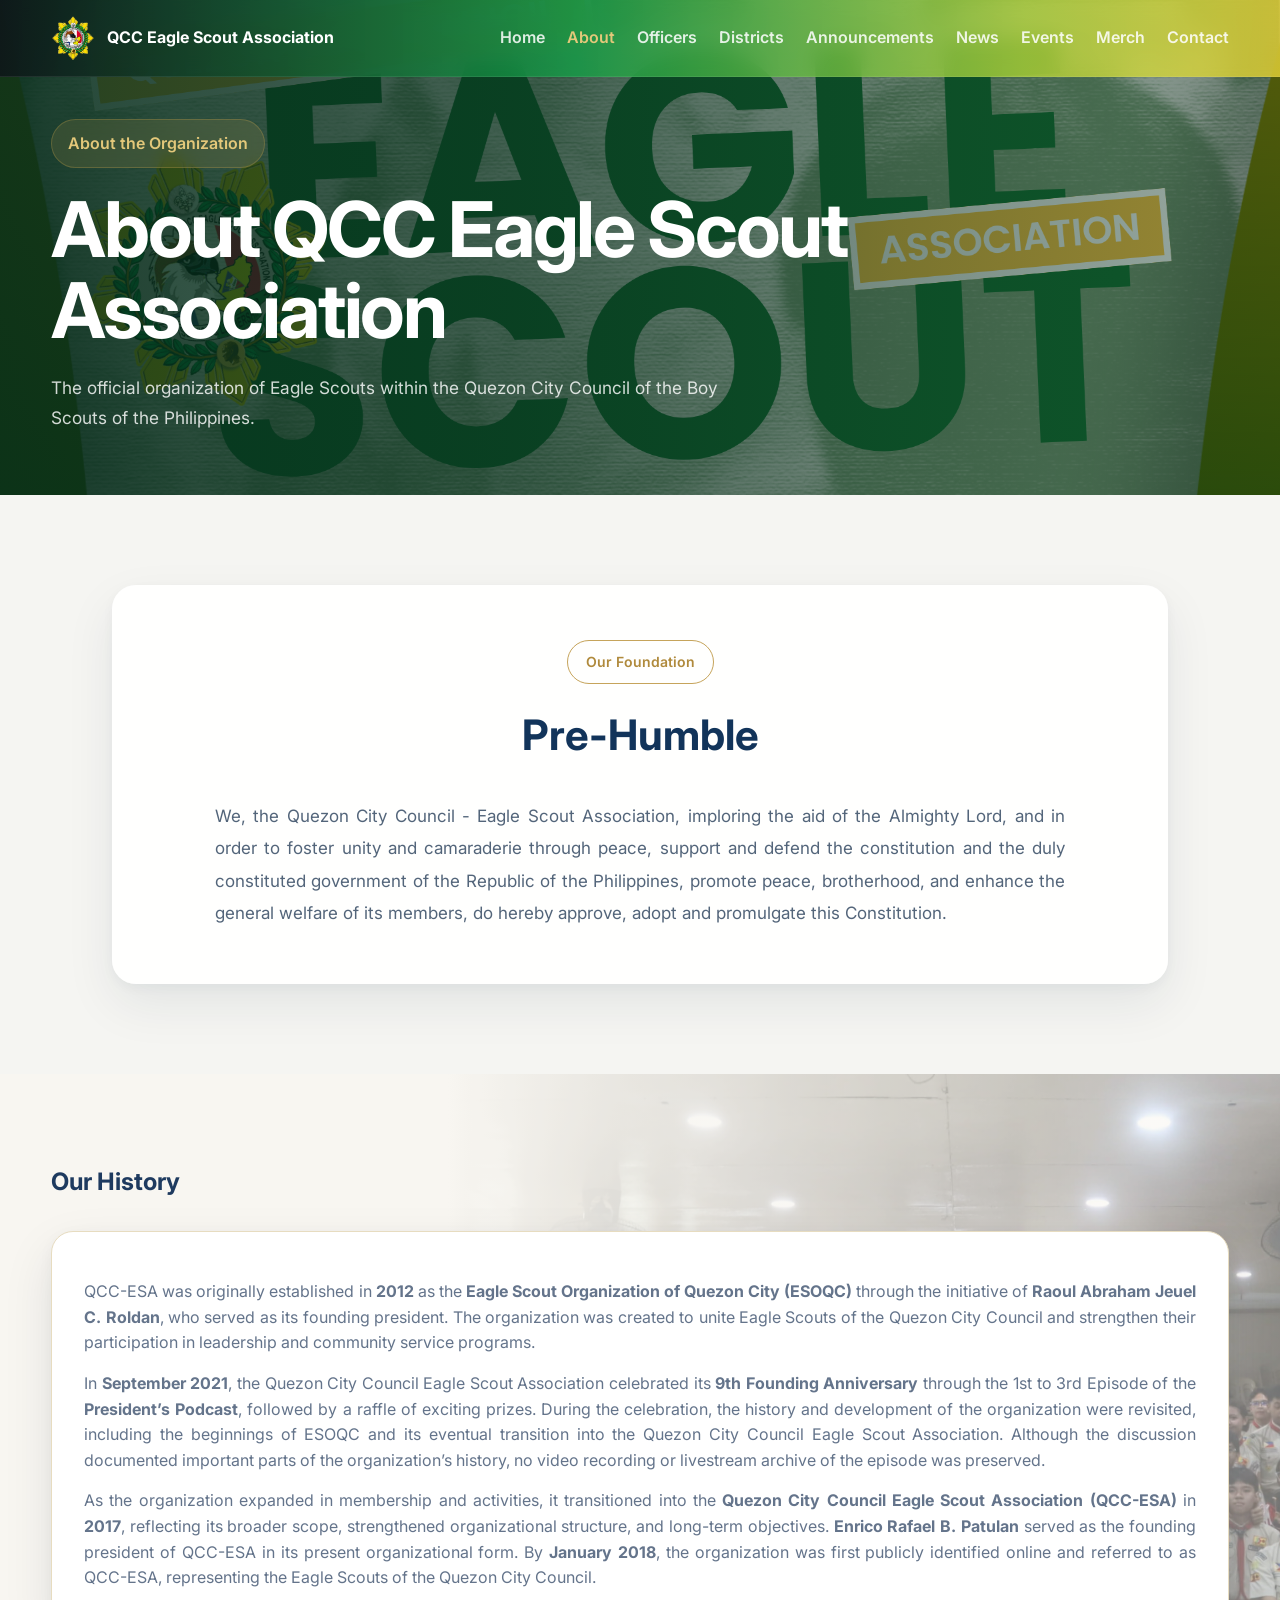
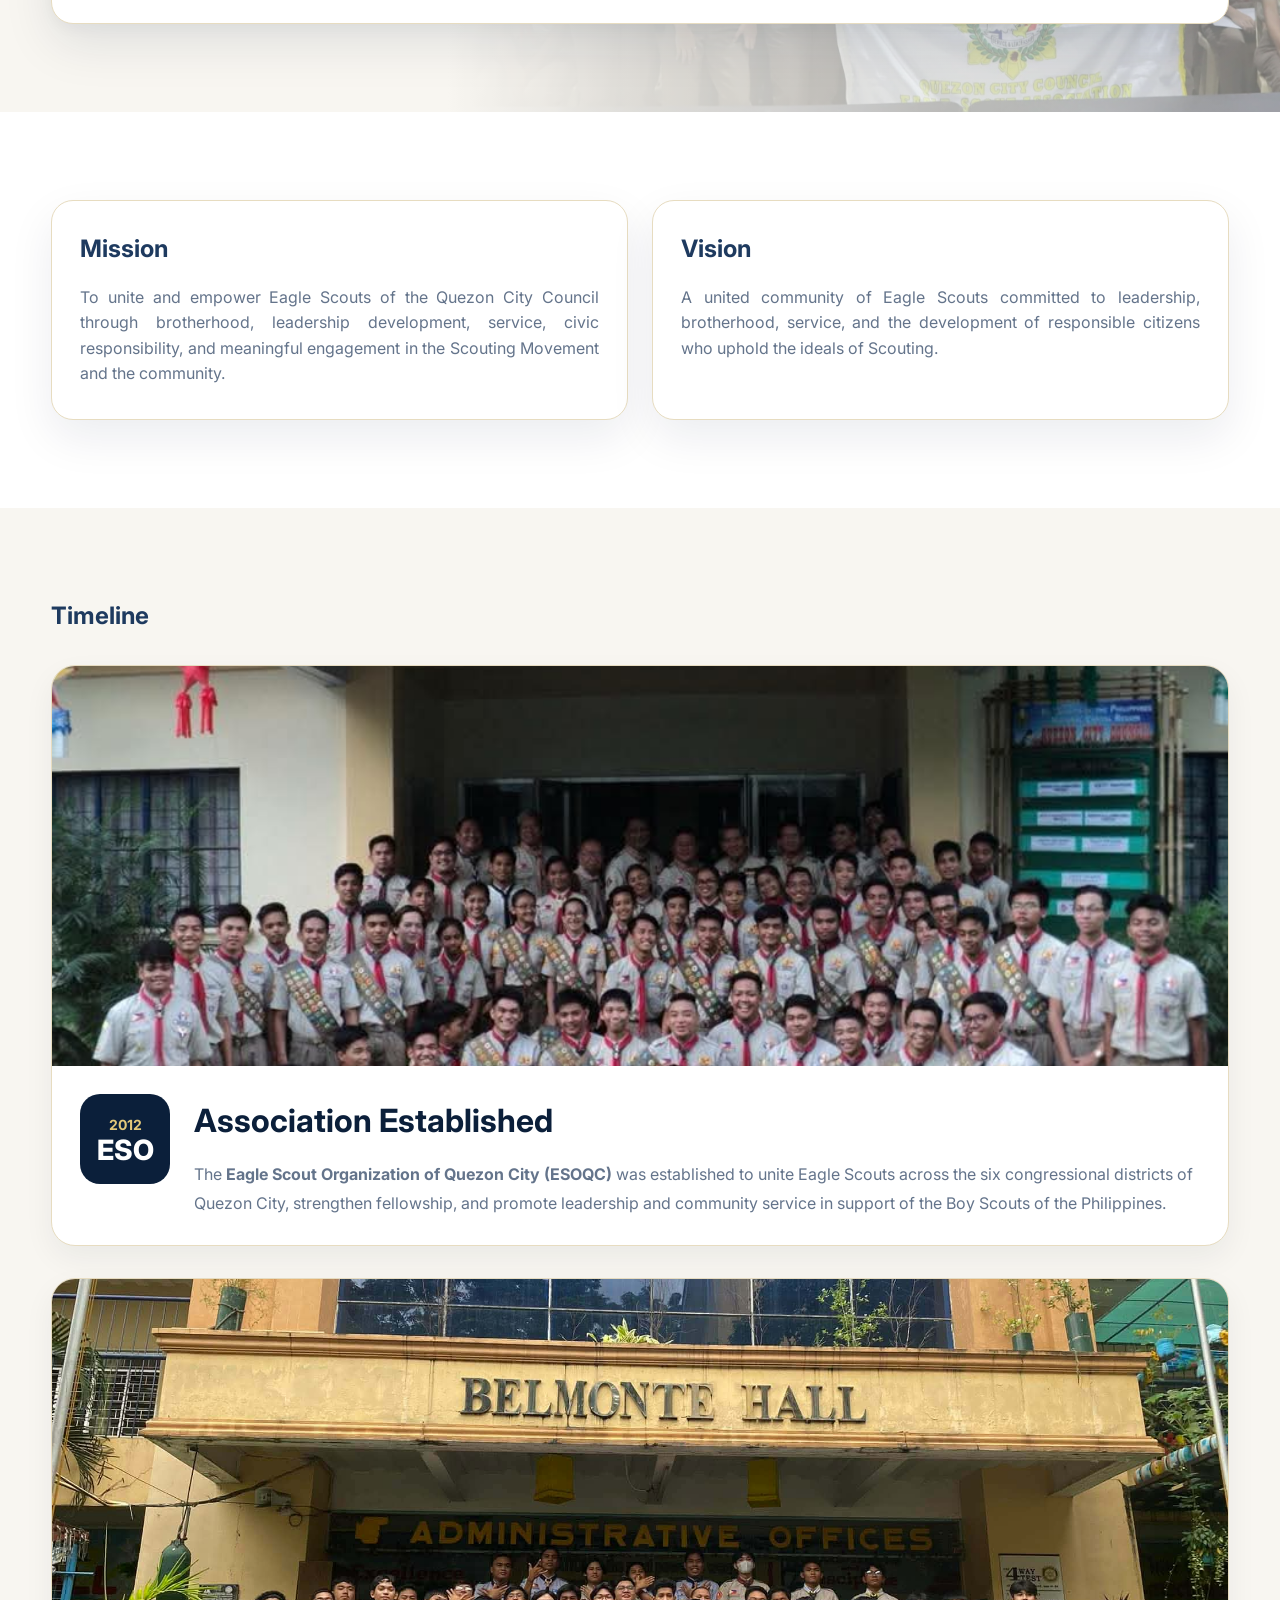
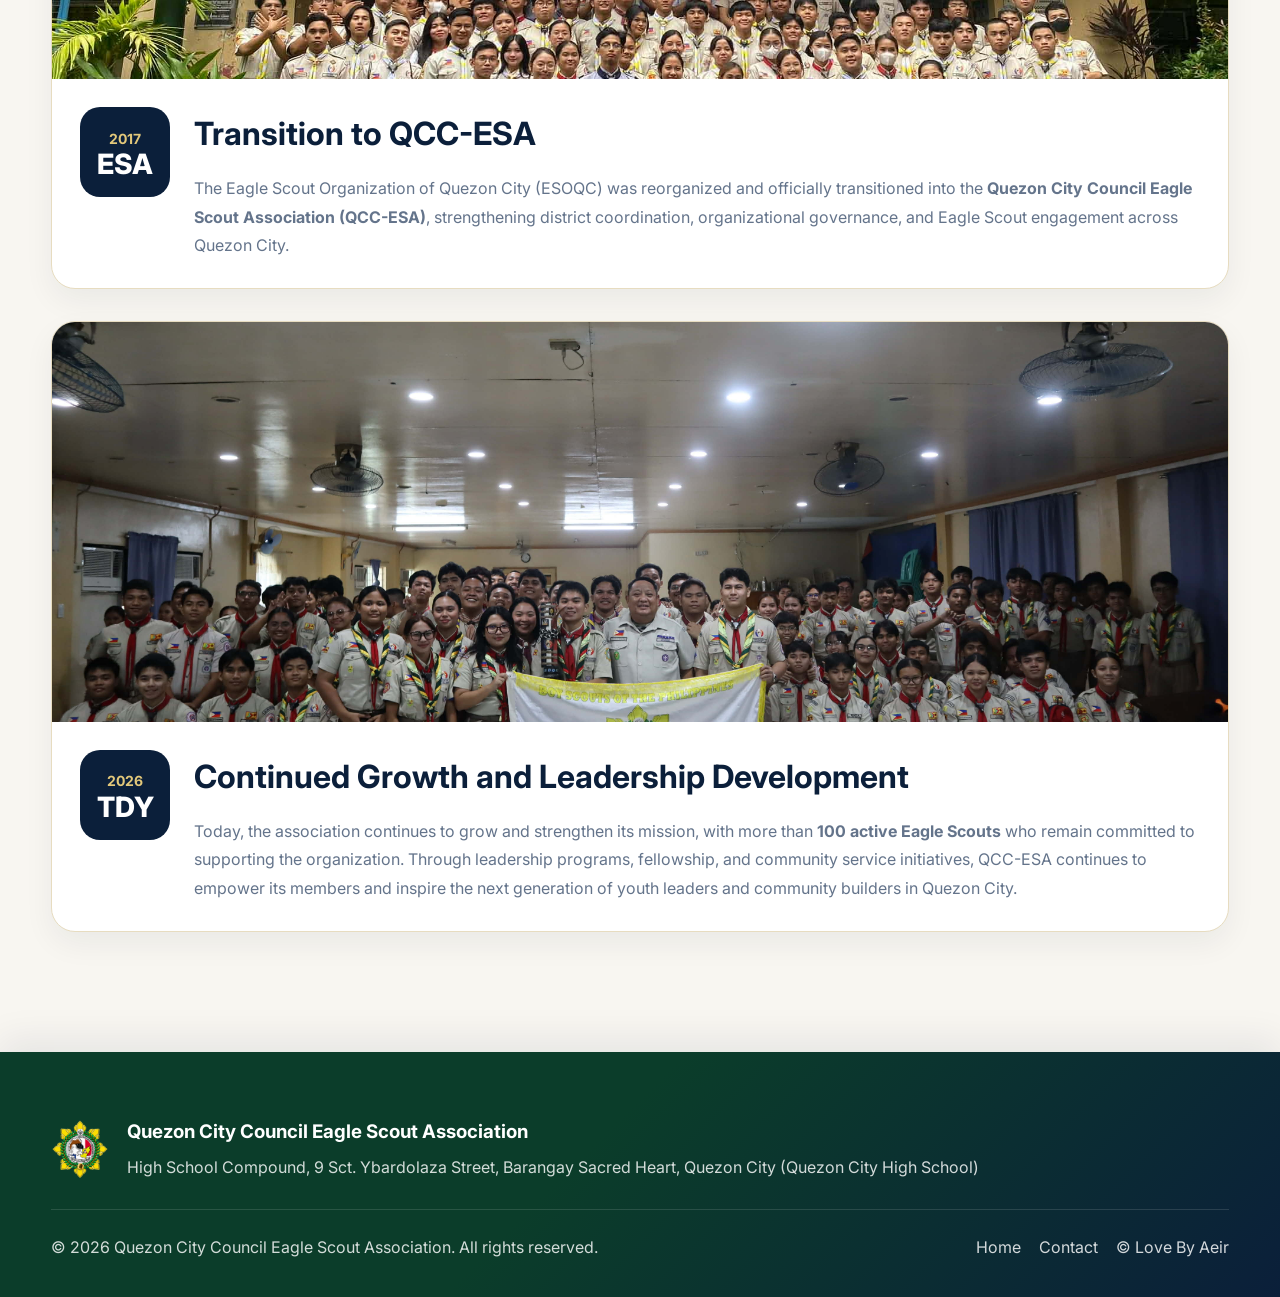
==== about.html @ 6467b59f "Fix unclosed officers-grid/container divs, split PRO into External and Internal" ====
<!DOCTYPE html>
<html lang="en">
<head>
  <meta charset="UTF-8">
  <meta name="viewport" content="width=device-width, initial-scale=1.0">
  <title>About | QCC Eagle Scout Association</title>

  <link rel="preconnect" href="https://fonts.googleapis.com">
  <link rel="preconnect" href="https://fonts.gstatic.com" crossorigin>
  <link href="https://fonts.googleapis.com/css2?family=Inter:wght@400;500;600;700;800&display=swap" rel="stylesheet">

  <link rel="stylesheet" href="css/style.css">
</head>
<body>

<header class="navbar">
  <div class="container nav-content">
    <a href="index.html" class="logo">
      <img src="images/logo.png" alt="QCC-ESA Logo">
      <span>QCC Eagle Scout Association</span>
    </a>

    <nav>
     <a href="index.html">Home</a>
     <a href="about.html">About</a>
     <a href="officers.html">Officers</a>
     <a href="districts.html">Districts</a>
     <a href="announcements.html">Announcements</a>
     <a href="news.html">News</a>
     <a href="events.html">Events</a>
     <a href="merch.html">Merch</a>
     <a href="contact.html">Contact</a>
    </nav>
  </div>
</header>

<section class="hero" style="min-height: 55vh;">
  <div class="hero-overlay"></div>

  <div class="container hero-content">
    <div class="hero-badge">About the Organization</div>

    <h1>About QCC Eagle Scout Association</h1>

    <p>
      The official organization of Eagle Scouts within the Quezon City Council
      of the Boy Scouts of the Philippines.
    </p>
  </div>
</section>

<section class="pre-humble-section">
  <div class="pre-humble-container">
    <span class="section-label">Our Foundation</span>

    <h2>Pre-Humble</h2>

    <p class="preamble-text">
      We, the Quezon City Council - Eagle Scout Association, imploring the aid
      of the Almighty Lord, and in order to foster unity and camaraderie
      through peace, support and defend the constitution and the duly
      constituted government of the Republic of the Philippines, promote peace,
      brotherhood, and enhance the general welfare of its members, do hereby
      approve, adopt and promulgate this Constitution.
    </p>
  </div>
</section>

<section class="section history-section">
  <div class="container">

    <div class="section-header">
      <h2>Our History</h2>
    </div>

    <div class="card history-card">
      <p>
        QCC-ESA was originally established in <strong>2012</strong> as the
        <strong>Eagle Scout Organization of Quezon City (ESOQC)</strong>
        through the initiative of <strong>Raoul Abraham Jeuel C. Roldan</strong>,
        who served as its founding president.
        The organization was created to unite Eagle Scouts of the Quezon City
        Council and strengthen their participation in leadership and community service programs.
      </p>

      <p>
        In <strong>September 2021</strong>, the Quezon City Council Eagle Scout Association
        celebrated its <strong>9th Founding Anniversary</strong> through the 1st to 3rd Episode
        of the <strong>President’s Podcast</strong>, followed by a raffle of exciting prizes.
        During the celebration, the history and development of the organization were revisited,
        including the beginnings of ESOQC and its eventual transition into the
        Quezon City Council Eagle Scout Association.
        Although the discussion documented important parts of the organization’s history,
        no video recording or livestream archive of the episode was preserved.
      </p>

      <p>
        As the organization expanded in membership and activities, it transitioned into the
        <strong>Quezon City Council Eagle Scout Association (QCC-ESA)</strong> in
        <strong>2017</strong>, reflecting its broader scope, strengthened organizational
        structure, and long-term objectives.
        <strong>Enrico Rafael B. Patulan</strong> served as the founding president of
        QCC-ESA in its present organizational form.
        By <strong>January 2018</strong>, the organization was first publicly identified online and referred to as QCC-ESA, representing the Eagle Scouts of the Quezon City Council.
      </p>

    </div>

  </div>
</section>

<section class="section section-light">
  <div class="container">

    <div class="grid two">

      <div class="card">
        <h2>Mission</h2>

        <p>
          To unite and empower Eagle Scouts of the Quezon City Council through brotherhood, 
          leadership development, service, civic responsibility, and meaningful engagement in 
          the Scouting Movement and the community.
        </p>
      </div>

      <div class="card">
        <h2>Vision</h2>

        <p>
          A united community of Eagle Scouts committed to leadership, brotherhood, 
          service, and the development of responsible citizens who uphold the ideals of Scouting.
        </p>
      </div>

    </div>

  </div>
</section>

<section class="section">
  <div class="container">

    <div class="section-header">
      <h2>Timeline</h2>
    </div>

    <div class="timeline-card">
      <div class="timeline-image">
        <img src="images/timeline-2012.jpg" alt="Association Established">
      </div>

      <div class="timeline-content">
        <div class="timeline-badge">
          <span class="year">2012</span>
          <span class="label">ESO</span>
        </div>

        <div class="timeline-text">
          <h3>Association Established</h3>
          <p>
            The <strong>Eagle Scout Organization of Quezon City (ESOQC)</strong>
            was established to unite Eagle Scouts across the six congressional
            districts of Quezon City, strengthen fellowship, and promote
            leadership and community service in support of the Boy Scouts of
            the Philippines.
          </p>
        </div>
      </div>
    </div>

    <div class="timeline-card">
      <div class="timeline-image">
        <img src="images/timeline-2021.jpg" alt="Transition to QCC-ESA">
      </div>

      <div class="timeline-content">
        <div class="timeline-badge">
          <span class="year">2017</span>
          <span class="label">ESA</span>
        </div>

        <div class="timeline-text">
          <h3>Transition to QCC-ESA</h3>
          <p>
            The Eagle Scout Organization of Quezon City (ESOQC) was reorganized
            and officially transitioned into the
            <strong>Quezon City Council Eagle Scout Association (QCC-ESA)</strong>,
            strengthening district coordination, organizational governance,
            and Eagle Scout engagement across Quezon City.
          </p>
        </div>
      </div>
    </div>

    <div class="timeline-card">
      <div class="timeline-image">
        <img src="images/timeline-2026.jpg" alt="Continued Growth and Leadership Development">
      </div>

      <div class="timeline-content">
        <div class="timeline-badge">
          <span class="year">2026</span>
          <span class="label">TDY</span>
        </div>

        <div class="timeline-text">
          <h3>Continued Growth and Leadership Development</h3>
          <p>
            Today, the association continues to grow and strengthen its mission,
            with more than <strong>100 active Eagle Scouts</strong> who remain
            committed to supporting the organization. Through leadership
            programs, fellowship, and community service initiatives, QCC-ESA
            continues to empower its members and inspire the next generation of
            youth leaders and community builders in Quezon City.
          </p>
        </div>
      </div>
    </div>

  </div>
</section>

<footer class="footer">
  <div class="container footer-content">

    <div class="footer-brand">
      <img src="images/logo.png" alt="QCC-ESA Logo">

      <div>
        <h3>Quezon City Council Eagle Scout Association</h3>
        <p>High School Compound, 9 Sct. Ybardolaza Street, Barangay Sacred Heart, Quezon City (Quezon City High School)</p>
      </div>
    </div>

    <div class="footer-bottom">
      <p>© 2026 Quezon City Council Eagle Scout Association. All rights reserved.</p>

      <div class="footer-links">
        <a href="index.html">Home</a>
        <a href="contact.html">Contact</a>
        <p>
  <a href="https://www.facebook.com/aeirplx" target="_blank" rel="noopener noreferrer">
    © Love By Aeir
  </a>
</p>
      </div>
    </div>

  </div>
</footer>

<script src="js/script.js"></script>
</body>
</html>
---- css/style.css ----
@import url('https://fonts.googleapis.com/css2?family=Inter:wght@400;500;600;700;800&display=swap');

/* ============================================================
   1. VARIABLES
   ============================================================ */
:root {
  --navy: #0b1f3a;
  --navy-light: #13294b;
  --green: #169d48;
  --green-dark: #0e7a3a;
  --green-light: #8fcb3c;
  --gold: #c8a44d;
  --gold-light: #e3c87a;
  --ivory: #f8f6f1;
  --white: #ffffff;
  --text: #1f2937;
  --muted: #64748b;
  --border: #e7dcc0;
  --shadow: 0 18px 45px rgba(11, 31, 58, 0.08);
}

/* ============================================================
   2. RESET / BASE
   ============================================================ */
* {
  margin: 0;
  padding: 0;
  box-sizing: border-box;
}

html {
  scroll-behavior: smooth;
}

body {
  font-family: 'Inter', sans-serif;
  background: var(--ivory);
  color: var(--text);
  line-height: 1.7;
}

img {
  max-width: 100%;
  display: block;
}

.container {
  width: min(1180px, 92%);
  margin: 0 auto;
}

/* ============================================================
   3. NAVBAR
   (kept the later/navy version — it was the one actually
   winning the cascade since it was declared last)
   ============================================================ */
.navbar {
  position: fixed;
  inset: 0 0 auto 0;
  z-index: 1000;
  background: linear-gradient(
    90deg, 
    rgba(14, 22, 25, 0.88) 0%,
    rgba(22, 157, 72, 0.82) 45%,
    rgba(184, 216, 61, 0.78) 80%,
    rgba(237, 215, 52, 0.78) 100%
  ) !important;

  backdrop-filter: blur(10px);
  -webkit-backdrop-filter: blur(10px);
  border-bottom: 1px solid rgba(255,255,255,0.08);

  box-shadow:
    0 4px 20px rgba(8, 54, 31, 0.12);
}

.nav-content {
  display: flex;
  align-items: center;
  justify-content: space-between;
  padding: 16px 0;
}

.logo {
  display: flex;
  align-items: center;
  gap: 12px;
  text-decoration: none;
  color: var(--white);
  font-weight: 700;
}

.logo img {
  width: 44px;
  height: 44px;
}

nav {
  display: flex;
  gap: 22px;
}

nav a {
  color: rgba(255,255,255,0.86);
  text-decoration: none;
  font-weight: 600;
  transition: color 0.25s ease;
}

nav a:hover {
  color: var(--gold-light);
}

/* ============================================================
   4. HERO
   ============================================================ */
.hero {
  position: relative;
  min-height: 100vh;
  display: flex;
  align-items: center;
  background:
    linear-gradient(
      90deg,
      rgba(5, 45, 27, 0.88) 0%,
      rgba(5, 45, 27, 0.72) 40%,
      rgba(5, 45, 27, 0.52) 70%,
      rgba(5, 45, 27, 0.38) 100%
    ),
    url('../images/hero.png') center/cover no-repeat;
}

.hero-overlay {
  position: absolute;
  inset: 0;
}

.hero-content {
  position: relative;
  z-index: 2;
  color: var(--white);
  padding-top: 90px;
}

.hero-badge {
  display: inline-flex;
  align-items: center;
  padding: 10px 16px;
  border-radius: 999px;
  background: rgba(200, 164, 77, 0.15);
  color: var(--gold-light);
  border: 1px solid rgba(200, 164, 77, 0.28);
  margin-bottom: 22px;
  font-weight: 600;
  backdrop-filter: blur(8px);
}

.hero h1 {
  font-size: clamp(2.8rem, 6vw, 4.8rem);
  line-height: 1.05;
  letter-spacing: -0.03em;
  max-width: 860px;
  margin-bottom: 22px;
}

.hero p {
  max-width: 680px;
  color: rgba(255, 255, 255, 0.82);
  font-size: 1.08rem;
  margin-bottom: 34px;
}

.hero-buttons {
  display: flex;
  gap: 16px;
  flex-wrap: wrap;
}

/* ============================================================
   5. BUTTONS
   ============================================================ */
.btn {
  display: inline-flex;
  align-items: center;
  justify-content: center;
  padding: 14px 24px;
  border-radius: 14px;
  text-decoration: none;
  font-weight: 700;
  transition: transform 0.2s ease, box-shadow 0.2s ease;
}

.btn:hover {
  transform: translateY(-2px);
}

.btn-primary {
  background: var(--gold);
  color: #12345a;
  box-shadow: 0 12px 30px rgba(237, 215, 52, 0.25);
}

.btn-secondary {
  color: var(--white);
  border: 1px solid rgba(255, 255, 255, 0.22);
  background: rgba(255, 255, 255, 0.06);
}

/* ============================================================
   6. SECTIONS (generic)
   ============================================================ */
.section {
  padding: 88px 0;
}

.section-light {
  background: var(--white);
}

.section-header {
  display: flex;
  align-items: center;
  justify-content: space-between;
  margin-bottom: 28px;
  gap: 16px;
}

.section h2 {
  color: #1e3a5f;
}

.view-all {
  color: #4b5563;
}

.view-all:hover {
  color: #c8a44d;
}

/* ============================================================
   7. CARDS
   ============================================================ */
.grid {
  display: grid;
  gap: 24px;
}

.grid.three {
  grid-template-columns: repeat(3, minmax(0, 1fr));
}

.grid.two {
  display: grid;
  grid-template-columns: repeat(2, minmax(0, 1fr));
  gap: 24px;
}

.card {
  height: auto;
  min-height: 220px;
  overflow: visible;
  background: var(--white);
  border: 1px solid var(--border);
  border-radius: 22px;
  padding: 28px;
  box-shadow: var(--shadow);
  transition: transform 0.22s ease, box-shadow 0.22s ease;
}

.card:hover {
  transform: translateY(-6px);
  box-shadow: 0 24px 55px rgba(11, 31, 58, 0.12);
}

.card-date {
  display: inline-block;
  color: #8b7355;
  font-size: 0.9rem;
  font-weight: 600;
  margin-bottom: 12px;
}

.card h3 {
  color: var(--navy);
  margin-bottom: 12px;
}

.card p {
  display: block;
  color: var(--muted);
  text-align: justify;
  line-height: 1.6;
  margin-top: 15px;
}

/* ============================================================
   8. EVENTS
   ============================================================ */
.events-list {
  display: flex;
  flex-direction: column;
  gap: 18px;
}

.event-item {
  display: flex;
  align-items: center;
  gap: 22px;
  background: var(--white);
  border: 1px solid var(--border);
  border-radius: 22px;
  padding: 22px 24px;
  box-shadow: var(--shadow);
}

.event-date {
  width: 84px;
  min-width: 84px;
  border-radius: 18px;
  background: var(--navy);
  color: var(--white);
  text-align: center;
  padding: 12px 8px;
}

.event-date .month {
  display: block;
  font-size: 0.8rem;
  color: var(--gold-light);
  letter-spacing: 0.08em;
}

.event-date .day {
  display: block;
  font-size: 1.8rem;
  font-weight: 800;
}

.event-info h3 {
  color: var(--navy);
  margin-bottom: 4px;
}

.event-info p {
  color: var(--muted);
}

/* ============================================================
   9. DISTRICT CARDS
   ============================================================ */
.district-card {
  border-top: 4px solid var(--gold);
}

.district-card h3 {
  color: #243b63;
}

.district-card p {
  color: #6b7280;
}

/* ============================================================
   10. FOOTER
   ============================================================ */
.footer {
  background: linear-gradient(
    135deg,
    #0b3d2a 0%,
    #0b3d2a 45%,
    #0b1f3a 100%
  ) !important;

  color: rgba(255, 255, 255, 0.82);
  padding: 64px 0 36px;
  box-shadow: 0 -12px 35px rgba(11, 31, 58, 0.08);
}

.footer-brand {
  display: flex;
  align-items: center;
  gap: 18px;
  margin-bottom: 28px;
}

.footer-brand img {
  width: 58px;
  height: 58px;
}

.footer-brand h3 {
  color: var(--white);
  margin-bottom: 6px;
}

.footer-bottom {
  display: flex;
  align-items: center;
  justify-content: space-between;
  gap: 16px;
  border-top: 1px solid rgba(255, 255, 255, 0.12);
  padding-top: 24px;
}

.footer-links {
  display: flex;
  gap: 18px;
}

.footer-links a {
  color: rgba(255, 255, 255, 0.82);
  text-decoration: none;
}

.footer-links a:hover {
  color: var(--gold-light);
}

/* ============================================================
   11. HISTORY SECTION
   ============================================================ */
.history-section {
  position: relative;
  overflow: hidden;
  background: var(--ivory);
}

.history-section::before {
  content: "";
  position: absolute;
  top: 0;
  right: 0;
  bottom: 0;
  width: 65%;

  background:
    linear-gradient(
      to right,
      var(--ivory) 0%,
      rgba(248, 246, 241, 0.75) 35%,
      rgba(248, 246, 241, 0.25) 100%
    ),
    url("../images/history.jpg") center / cover no-repeat;

  opacity: 0.75;
  z-index: 0;
}

.history-section .container,
.history-section .section-header {
  position: relative;
  z-index: 2;
}

.history-card {
  position: relative;
  z-index: 2;
  background: #ffffff;
  border: 1px solid var(--border);
  border-radius: 22px;
  padding: 32px;
  box-shadow:
    0 20px 50px rgba(11, 31, 58, 0.10),
    0 4px 15px rgba(11, 31, 58, 0.04);
}

.history-card p {
  position: relative;
  z-index: 3;
  color: var(--muted);
  text-align: justify;
  line-height: 1.6;
  margin-top: 15px;
}

/* ============================================================
   12. PREAMBLE SECTION
   ============================================================ */
.pre-humble-section {
  padding: 90px 20px;
  background: #f5f5f2;
}

.pre-humble-container {
  position: relative;
  z-index: 2;
  max-width: 1056px;
  margin: 0 auto;
  padding: 55px 65px;
  background: rgba(255, 255, 255, 0.96);
  border-radius: 24px;
  text-align: center;
  box-shadow:
    0 20px 50px rgba(15, 43, 70, 0.08),
    0 4px 12px rgba(15, 43, 70, 0.04);
}

.pre-humble-container h2 {
  margin: 0 0 30px;
  color: #12345a;
  font-size: 42px;
  font-weight: 700;
}

.section-label {
  display: inline-block;
  padding: 9px 18px;
  border: 1px solid #c6a45b;
  border-radius: 30px;
  color: #b08a3c;
  font-weight: 600;
  font-size: 14px;
  margin-bottom: 15px;
}

.preamble-text {
  max-width: 850px;
  margin: 0 auto;
  color: #53657a;
  font-size: 17px;
  line-height: 1.9;
  text-align: justify;
}

/* ============================================================
   13. TIMELINE
   ============================================================ */
.timeline-card {
  background: #fff;
  border: 1px solid #e7dcc0;
  border-radius: 24px;
  overflow: hidden;
  box-shadow: 0 12px 30px rgba(11, 31, 58, .06);
  margin-bottom: 32px;
}

.timeline-image {
  width: 100%;
  height: 400px;
  overflow: hidden;
}

.timeline-image img {
  width: 100%;
  height: 100%;
  object-fit: cover;
  display: block;
}

.timeline-content {
  display: flex;
  gap: 24px;
  padding: 28px;
}

.timeline-badge {
  width: 90px;
  min-width: 90px;
  height: 90px;
  background: #0b1f3a;
  border-radius: 20px;
  display: flex;
  flex-direction: column;
  align-items: center;
  justify-content: center;
  color: #fff;
}

.timeline-badge .year {
  font-size: 14px;
  color: #e3c87a;
  font-weight: 700;
}

.timeline-badge .label {
  font-size: 28px;
  font-weight: 800;
  line-height: 1;
}

.timeline-text h3 {
  color: #0b1f3a;
  font-size: 2rem;
  margin-bottom: 12px;
}

.timeline-text p {
  color: #64748b;
  line-height: 1.8;
}

/* ============================================================
   14. NEWS CARD
   ============================================================ */
.news-card {
  overflow: hidden;
}

.news-image {
  width: 100%;
  height: 210px;
  overflow: hidden;
  border-radius: 12px;
}

.news-image img {
  width: 100%;
  height: 100%;
  object-fit: cover;
  display: block;
  border-radius: 12px;
  transition: transform 0.4s ease;
}

.news-card:hover .news-image img {
  transform: scale(1.05);
}

.news-content {
  padding: 24px 28px 28px;
}

.news-content .card-date {
  display: block;
  margin-bottom: 10px;
}

.news-content h3 {
  margin-bottom: 12px;
}

.news-content p {
  margin: 0;
}

/* ============================================================
   15. OFFICERS PAGE HERO
   ============================================================ */
.officers-hero {
  position: relative;
  padding-top: 150px;
  padding-bottom: 80px;
  color: var(--white);
  overflow: hidden;

   background: linear-gradient(
    135deg,
    #0b3d2a 0%,
    #0d2f42 45%,
    #13294b 100%
  );
}

.officers-hero::before {
  content: "";
  position: absolute;
  inset: 0;
  pointer-events: none;

  background: radial-gradient(
    circle at 85% 20%,
    rgba(200, 164, 77, 0.18),
    transparent 35%
  );
}

.officers-hero .container {
  position: relative;
  z-index: 2;
}

.officers-hero .eyebrow {
  color: var(--gold-light);
}

.officers-hero h1 {
  color: var(--white);
}

.officers-hero p {
  color: rgba(255, 255, 255, 0.82);
}

/* ============================================================
   16. OFFICERS SECTION / CARDS
   (this was declared 3x in the original file — kept the final,
   most complete version only)
   ============================================================ */
.officers-section {
  background: var(--ivory);
  padding: 90px 0;
}

.officers-section .section-header {
  margin-bottom: 32px;
}

.officers-section .section-header h2 {
  color: var(--navy);
}

.officers-grid {
  display: grid;
  grid-template-columns: repeat(3, minmax(0, 1fr));
  gap: 24px;
  margin-top: 32px;
}

.officer-card {
  background: var(--white);
  border: 1px solid var(--border);
  border-radius: 18px;
  overflow: hidden;
  box-shadow: 0 18px 45px rgba(11, 31, 58, 0.08);
  transition:
    transform 0.25s ease,
    box-shadow 0.25s ease,
    border-color 0.25s ease;
}

.officer-card:hover {
  transform: translateY(-6px);
  border-color: var(--gold);
  box-shadow: 0 22px 50px rgba(11, 31, 58, 0.13);
}

.officer-card.featured {
  border-color: var(--gold);
}

.officer-image {
  width: 100%;
  height: 320px;
  overflow: hidden;
  background: #eeeae1;
}

.officer-image img {
  width: 100%;
  height: 100%;
  object-fit: cover;
  display: block;
  transition: transform 0.4s ease;
}

.officer-card:hover .officer-image img {
  transform: scale(1.04);
}

.officer-info {
  padding: 24px 26px 28px;
}

.officer-position {
  display: block;
  margin-bottom: 8px;
  color: #9a7a35;
  font-size: 11px;
  font-weight: 800;
  letter-spacing: 1.4px;
  text-transform: uppercase;
}

.officer-info h3 {
  margin-bottom: 10px;
  color: var(--navy);
  font-size: 20px;
  line-height: 1.35;
}

.officer-info p {
  margin: 0;
  color: var(--muted);
  font-size: 14px;
  line-height: 1.7;
}

/* ============================================================
   17. RESPONSIVE (consolidated by breakpoint)
   ============================================================ */
@media (max-width: 980px) {
  nav {
    display: none;
  }

  .grid.three,
  .grid.two {
    grid-template-columns: 1fr;
  }

  .section-header {
    flex-direction: column;
    align-items: flex-start;
  }

  .footer-bottom {
    flex-direction: column;
    align-items: flex-start;
  }

  .hero-buttons {
    width: 100%;
  }

  .btn {
    width: 100%;
  }

  .officers-grid {
    grid-template-columns: repeat(2, minmax(0, 1fr));
  }
}

@media (max-width: 768px) {
  .pre-humble-container {
    padding: 40px 25px;
  }

  .pre-humble-container h2 {
    font-size: 32px;
  }

  .preamble-text {
    font-size: 16px;
  }

  .timeline-content {
    flex-direction: column;
  }

  .timeline-badge {
    width: 72px;
    height: 72px;
  }

  .timeline-image {
    height: 220px;
  }

  .timeline-text h3 {
    font-size: 1.6rem;
  }
}

@media (max-width: 640px) {
  .hero {
    min-height: 88vh;
  }

  .event-item {
    flex-direction: column;
    align-items: flex-start;
  }

  .event-date {
    width: 72px;
    min-width: 72px;
  }

  .officers-section {
    padding: 70px 0;
  }

  .officers-grid {
    grid-template-columns: 1fr;
  }

  .officer-image {
    height: 300px;
  }
}
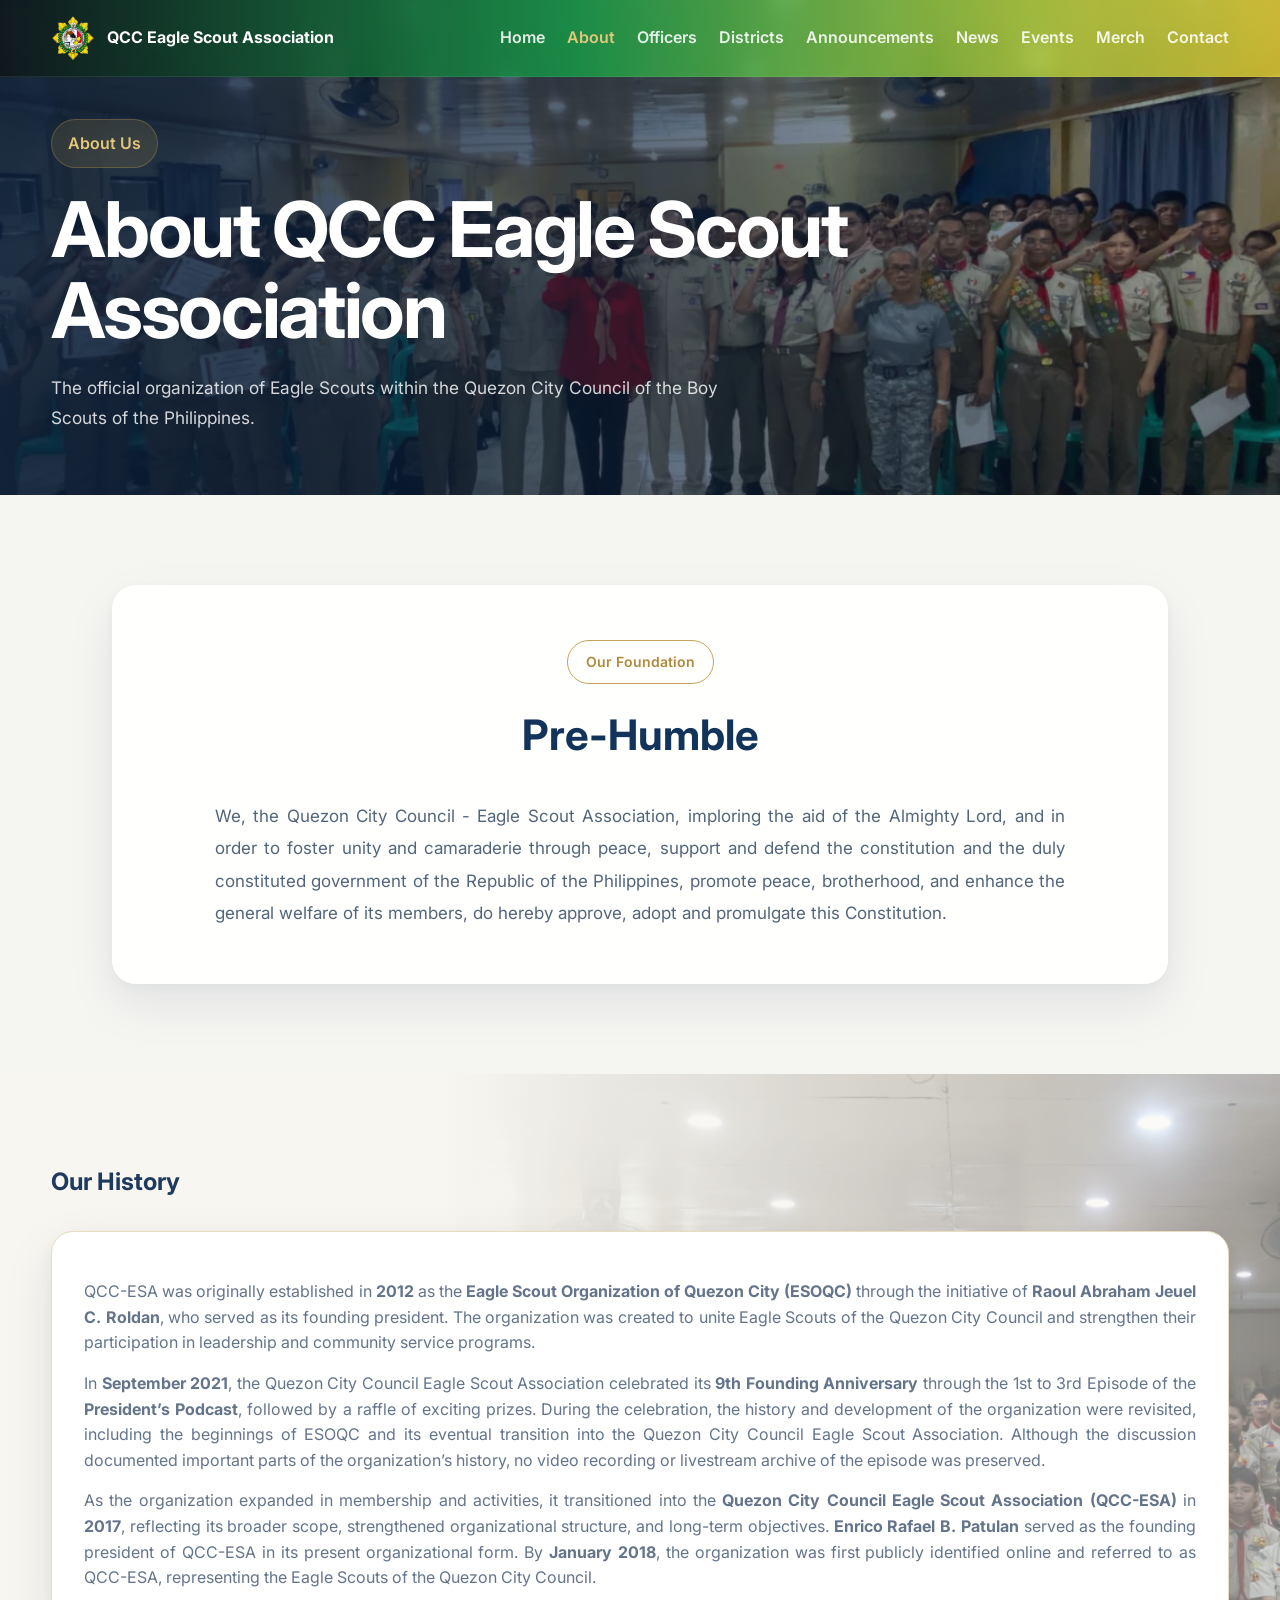
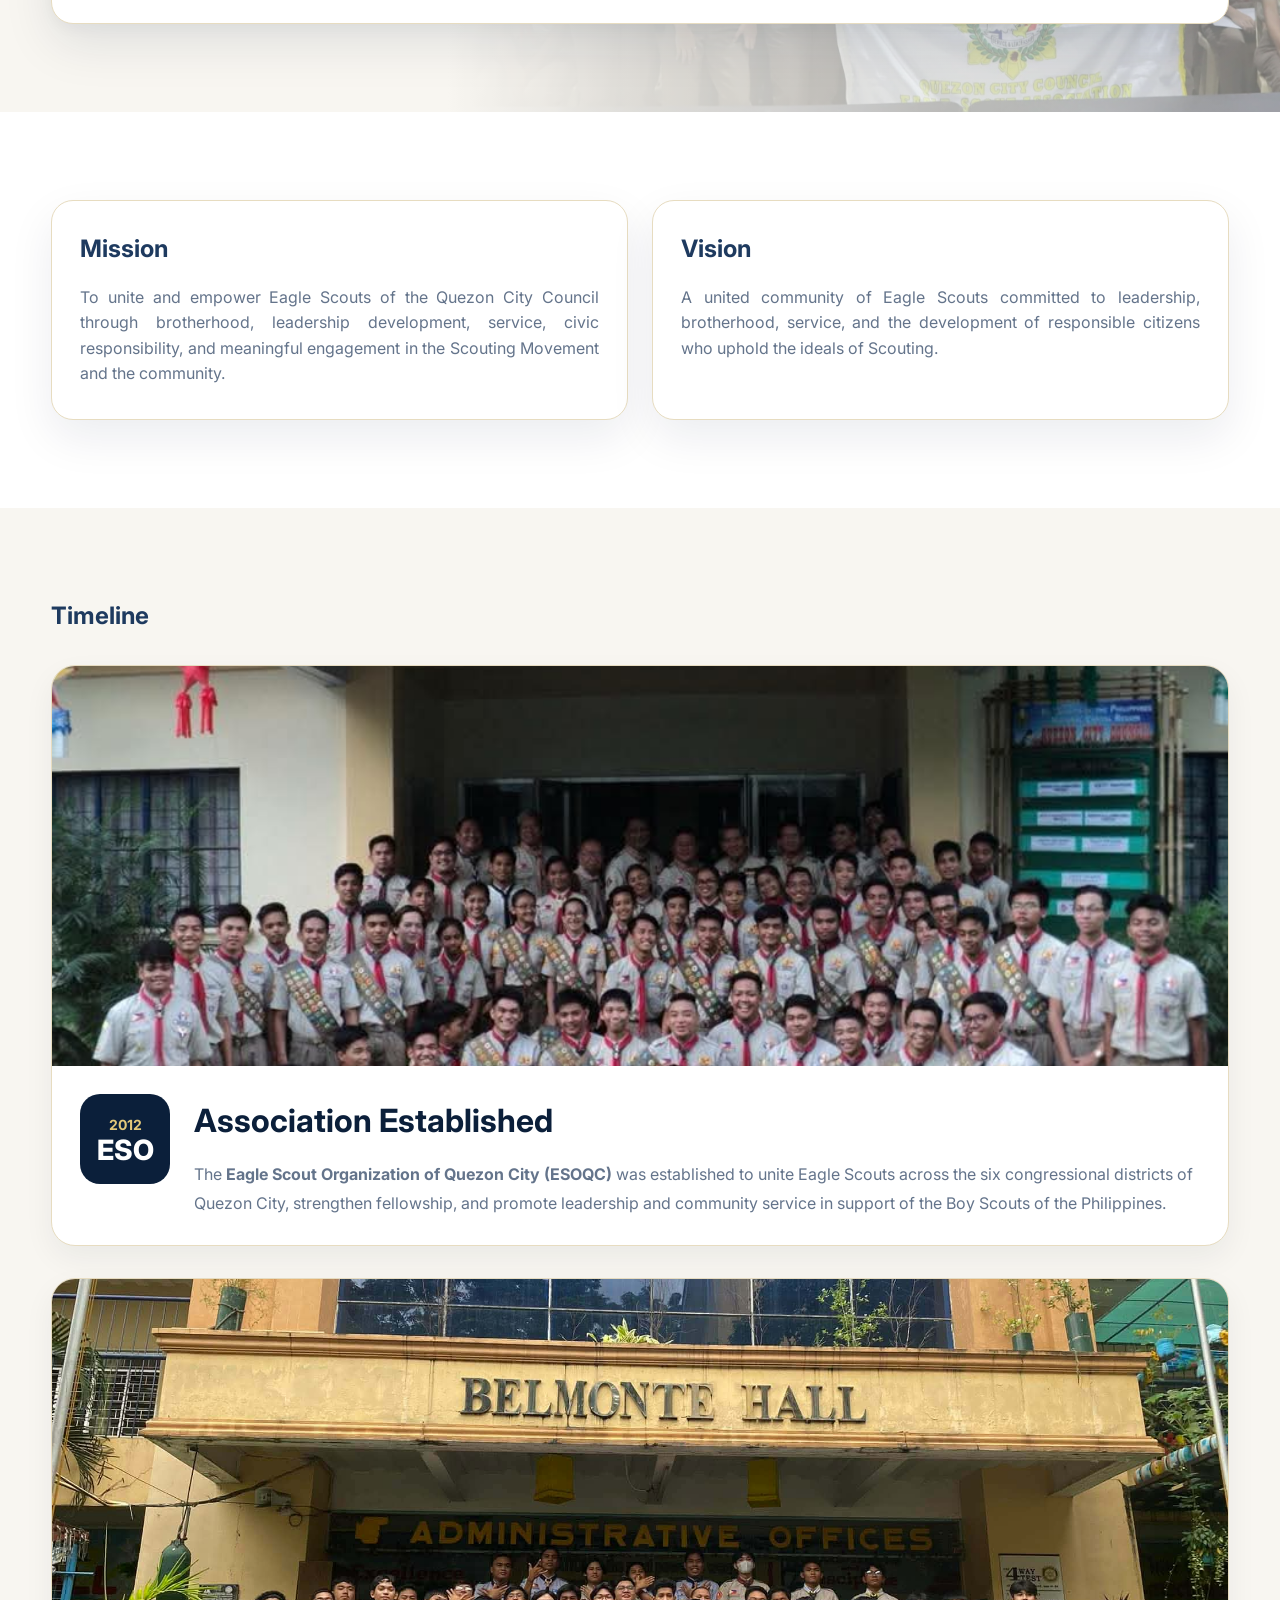
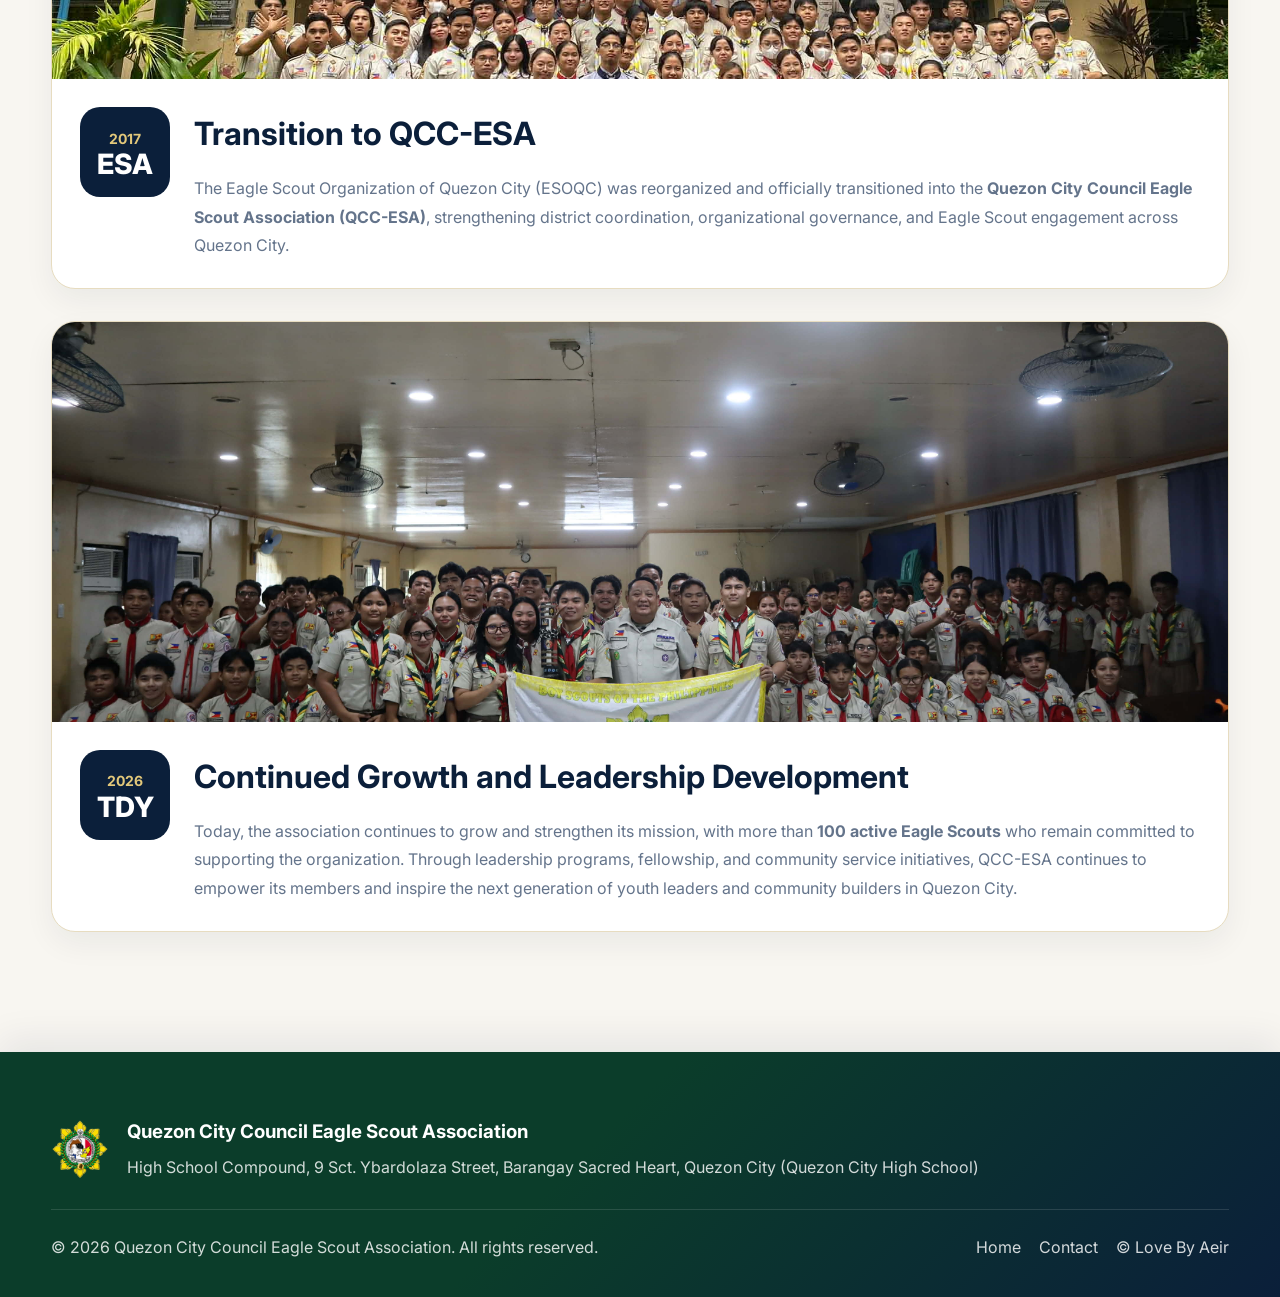
==== commit b054cf84: "Split hero backgrounds per page, fix officer-hero brace, adjust hero heights" ====
--- a/about.html
+++ b/about.html
@@ -34,19 +34,26 @@
   </div>
 </header>
 
-<section class="hero" style="min-height: 55vh;">
+<section class="hero hero-about" style="min-height: 55vh;">
+
   <div class="hero-overlay"></div>
 
   <div class="container hero-content">
-    <div class="hero-badge">About the Organization</div>
-
-    <h1>About QCC Eagle Scout Association</h1>
+
+    <div class="hero-badge">
+      About Us
+    </div>
+
+    <h1>
+      About QCC Eagle Scout Association
+    </h1>
 
     <p>
-      The official organization of Eagle Scouts within the Quezon City Council
-      of the Boy Scouts of the Philippines.
+      The official organization of Eagle Scouts within the Quezon City Council of the Boy Scouts of the Philippines.
     </p>
-  </div>
+
+  </div>
+
 </section>
 
 <section class="pre-humble-section">
--- a/css/style.css
+++ b/css/style.css
@@ -58,8 +58,9 @@
   position: fixed;
   inset: 0 0 auto 0;
   z-index: 1000;
+
   background: linear-gradient(
-    90deg, 
+    90deg,
     rgba(14, 22, 25, 0.88) 0%,
     rgba(22, 157, 72, 0.82) 45%,
     rgba(184, 216, 61, 0.78) 80%,
@@ -68,10 +69,9 @@
 
   backdrop-filter: blur(10px);
   -webkit-backdrop-filter: blur(10px);
-  border-bottom: 1px solid rgba(255,255,255,0.08);
-
-  box-shadow:
-    0 4px 20px rgba(8, 54, 31, 0.12);
+
+  border-bottom: 1px solid rgba(255, 255, 255, 0.08);
+  box-shadow: 0 4px 20px rgba(8, 54, 31, 0.12);
 }
 
 .nav-content {
@@ -101,13 +101,14 @@
 }
 
 nav a {
-  color: rgba(255,255,255,0.86);
+  color: rgba(255, 255, 255, 0.88);
   text-decoration: none;
   font-weight: 600;
   transition: color 0.25s ease;
 }
 
-nav a:hover {
+nav a:hover,
+nav a.active {
   color: var(--gold-light);
 }
 
@@ -119,6 +120,10 @@
   min-height: 100vh;
   display: flex;
   align-items: center;
+}
+
+/* Index page background */
+.hero-index {
   background:
     linear-gradient(
       90deg,
@@ -127,7 +132,33 @@
       rgba(5, 45, 27, 0.52) 70%,
       rgba(5, 45, 27, 0.38) 100%
     ),
-    url('../images/hero.png') center/cover no-repeat;
+    url('../images/hero-index.jpg') center/cover no-repeat;
+}
+
+/* About page background */
+.hero-about {
+  background:
+    linear-gradient(
+      90deg,
+      rgba(11, 31, 58, 0.88) 0%,
+      rgba(11, 31, 58, 0.72) 40%,
+      rgba(11, 31, 58, 0.52) 70%,
+      rgba(11, 31, 58, 0.38) 100%
+    ),
+    url('../images/hero-about.jpg') center/cover no-repeat;
+}
+
+/* Officers page background */
+.hero-officers {
+  background:
+    linear-gradient(
+      90deg,
+      rgba(7, 29, 53, 0.88) 0%,
+      rgba(7, 29, 53, 0.72) 40%,
+      rgba(7, 29, 53, 0.52) 70%,
+      rgba(7, 29, 53, 0.38) 100%
+    ),
+    url('../images/hero-officers.jpg') center/cover no-repeat;
 }
 
 .hero-overlay {
@@ -643,10 +674,10 @@
   color: var(--white);
   overflow: hidden;
 
-   background: linear-gradient(
+  background: linear-gradient(
     135deg,
-    #0b3d2a 0%,
-    #0d2f42 45%,
+    #071d35 0%,
+    #0b2b4a 55%,
     #13294b 100%
   );
 }
@@ -674,10 +705,18 @@
 }
 
 .officers-hero h1 {
+  font-size: clamp(2.8rem, 6vw, 4.8rem);
+  line-height: 1.05;
+  letter-spacing: -0.03em;
+  font-weight: 800;
+  max-width: 860px;
+  margin-bottom: 22px;
   color: var(--white);
 }
 
 .officers-hero p {
+  max-width: 680px;
+  font-size: 1.08rem;
   color: rgba(255, 255, 255, 0.82);
 }
 
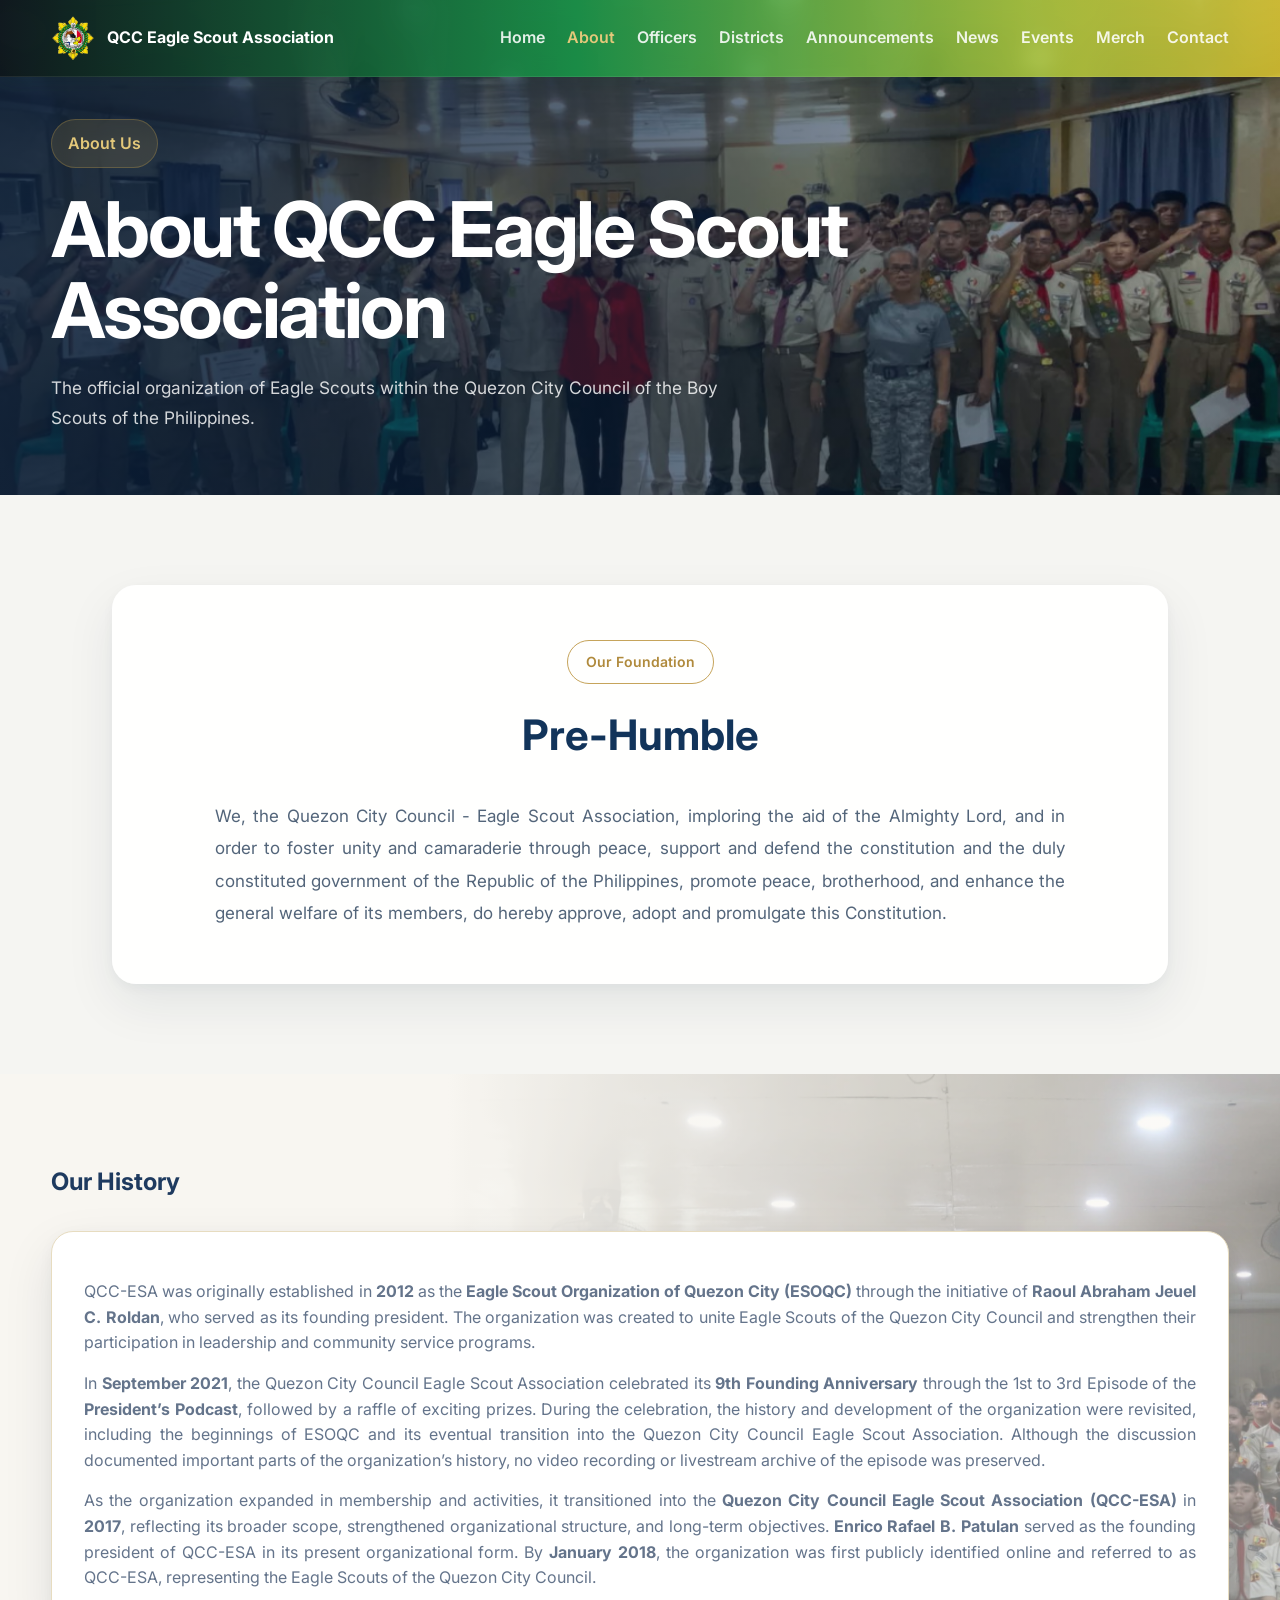
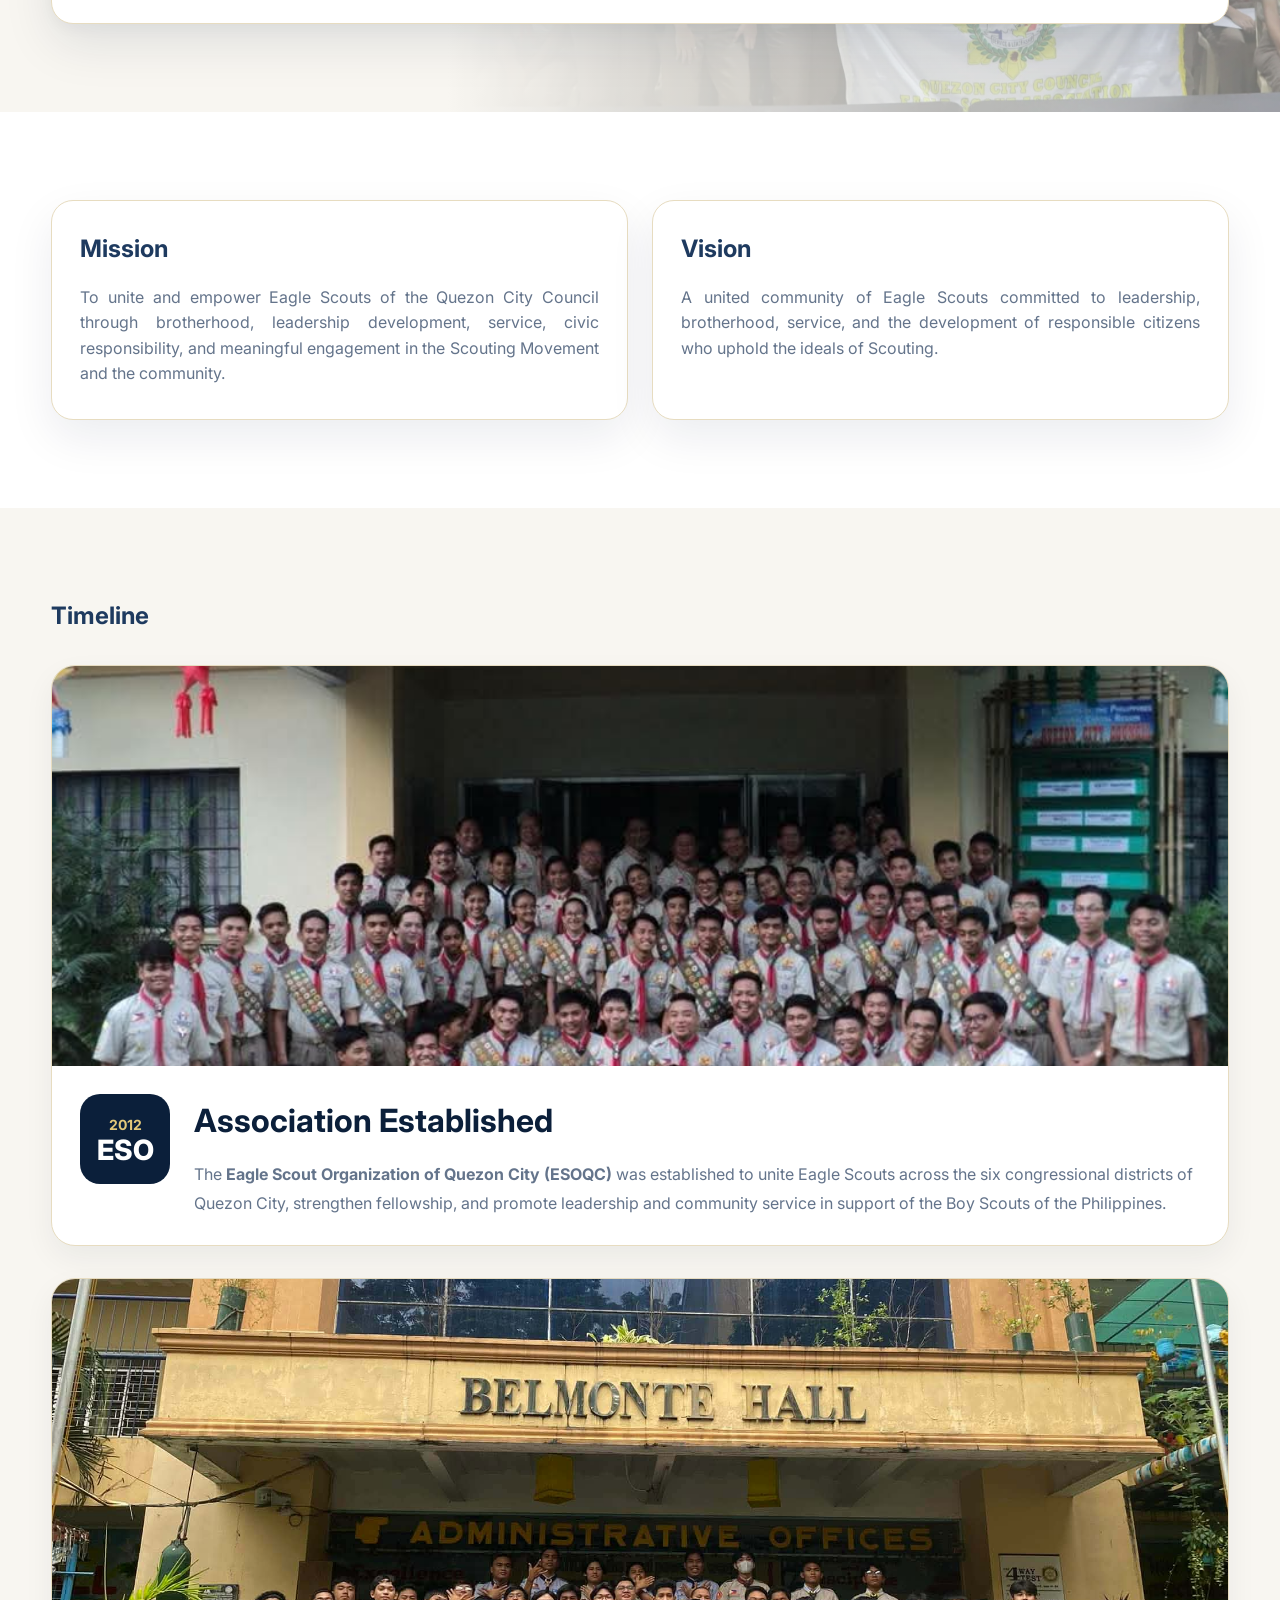
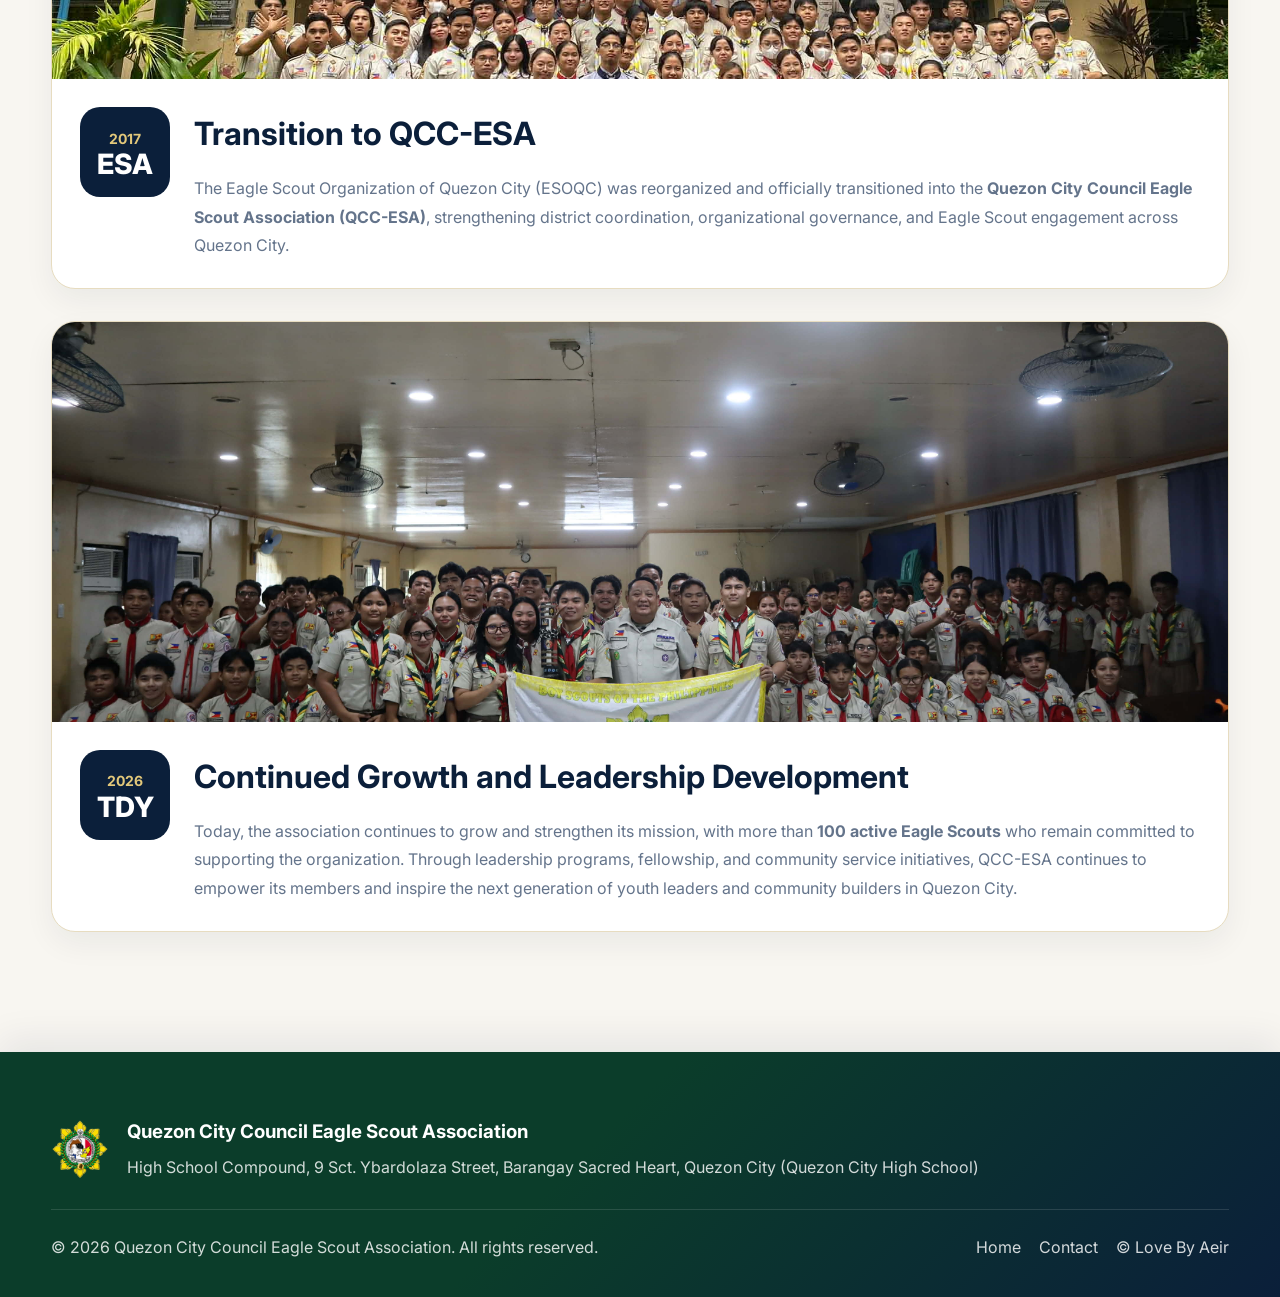
==== commit 540310ef: "update about page" ====
--- a/about.html
+++ b/about.html
@@ -3,7 +3,7 @@
 <head>
   <meta charset="UTF-8">
   <meta name="viewport" content="width=device-width, initial-scale=1.0">
-  <title>About | QCC Eagle Scout Association</title>
+  <title>About | QCC-ESA</title>
 
   <link rel="preconnect" href="https://fonts.googleapis.com">
   <link rel="preconnect" href="https://fonts.gstatic.com" crossorigin>
--- a/css/style.css
+++ b/css/style.css
@@ -1,4 +1,8 @@
 @import url('https://fonts.googleapis.com/css2?family=Inter:wght@400;500;600;700;800&display=swap');
+
+/* ============================================================
+   CSS Reset and Base Styles V1.0
+   ============================================================ */
 
 /* ============================================================
    1. VARIABLES
@@ -74,6 +78,47 @@
   box-shadow: 0 4px 20px rgba(8, 54, 31, 0.12);
 }
 
+.navbar::before {
+  content: "";
+  position: absolute;
+  top: 0;
+  left: -35%;
+
+  width: 25%;
+  height: 100%;
+
+  background: linear-gradient(
+    90deg,
+    transparent,
+    rgba(255, 255, 255, 0.18),
+    transparent
+  );
+
+  transform: skewX(-20deg);
+  animation: navbarShine 8s ease-in-out infinite;
+
+  pointer-events: none;
+}
+
+@keyframes navbarShine {
+  0% {
+    left: -35%;
+  }
+
+  55% {
+    left: 120%;
+  }
+
+  100% {
+    left: 120%;
+  }
+}
+
+.navbar .nav-content {
+  position: relative;
+  z-index: 2;
+}
+
 .nav-content {
   display: flex;
   align-items: center;
@@ -907,4 +952,430 @@
   .officer-image {
     height: 300px;
   }
+}
+/* ============================================================
+   18. OFFICERS STYLING
+   ============================================================ */
+
+.officers-section {
+  position: relative;
+  overflow: hidden;
+  background:
+    radial-gradient(
+      circle at 10% 20%,
+      rgba(11, 31, 58, 0.045),
+      transparent 30%
+    ),
+    radial-gradient(
+      circle at 90% 80%,
+      rgba(200, 164, 77, 0.06),
+      transparent 30%
+    ),
+    var(--ivory);
+}
+
+.officers-section .container {
+  position: relative;
+  z-index: 2;
+}
+
+/* HEADER */
+
+.officers-section .section-header {
+  display: flex;
+  justify-content: center;
+  align-items: center;
+  text-align: center;
+  margin-bottom: 35px;
+}
+
+.officers-section .section-header > div {
+  text-align: center;
+}
+
+.officers-section .section-header .card-date {
+  display: block;
+  margin-bottom: 6px;
+  color: #a97916;
+  font-size: 14px;
+  font-weight: 600;
+}
+
+.officers-section .section-header h2 {
+  margin: 0;
+  color: var(--navy);
+  font-size: 30px;
+  font-weight: 700;
+}
+
+/* GRID */
+
+.officers-grid {
+  display: grid;
+  grid-template-columns: repeat(3, minmax(0, 1fr));
+  gap: 24px;
+}
+
+/* CARD */
+
+.officer-card {
+  background: var(--white);
+  border: 1px solid var(--border);
+  border-radius: 18px;
+  overflow: hidden;
+
+  box-shadow:
+    0 12px 30px rgba(11, 31, 58, 0.08);
+
+  transition:
+    transform 0.25s ease,
+    box-shadow 0.25s ease,
+    border-color 0.25s ease;
+}
+
+.officer-card:hover {
+  transform: translateY(-6px);
+
+  border-color: var(--gold);
+
+  box-shadow:
+    0 22px 45px rgba(11, 31, 58, 0.14);
+}
+
+/* IMAGE */
+
+.officer-image {
+  width: 100%;
+  height: 330px;
+  overflow: hidden;
+  background: #eeeae1;
+}
+
+.officer-image img {
+  width: 100%;
+  height: 100%;
+  display: block;
+
+  object-fit: cover;
+  object-position: center;
+
+  transition: transform 0.4s ease;
+}
+
+.officer-card:hover .officer-image img {
+  transform: scale(1.03);
+}
+
+/* INFORMATION */
+
+.officer-info {
+  padding: 22px 24px 26px;
+  background: var(--white);
+}
+
+.officer-position {
+  display: block;
+  margin-bottom: 8px;
+
+  color: #9a7a35;
+  font-size: 11px;
+  font-weight: 800;
+  letter-spacing: 1.3px;
+  text-transform: uppercase;
+}
+
+.officer-info h3 {
+  margin: 0 0 10px;
+
+  color: var(--navy);
+  font-size: 19px;
+  line-height: 1.35;
+}
+
+.officer-info p {
+  margin: 0;
+
+  color: var(--muted);
+  font-size: 14px;
+  line-height: 1.65;
+}
+
+/* RESPONSIVE */
+
+@media (max-width: 900px) {
+
+  .officers-grid {
+    grid-template-columns: repeat(2, minmax(0, 1fr));
+  }
+
+  .officer-image {
+    height: 300px;
+  }
+
+}
+
+@media (max-width: 600px) {
+
+  .officers-section {
+    padding: 70px 0;
+  }
+
+  .officers-section .section-header h2 {
+    font-size: 25px;
+  }
+
+  .officers-grid {
+    grid-template-columns: 1fr;
+    gap: 18px;
+  }
+
+  .officer-image {
+    height: 300px;
+  }
+
+}
+/* ============================================================
+   PAST LEADERSHIP TERMS
+   ============================================================ */
+.past-terms-section {
+  padding: 80px 0 120px;
+}
+.past-terms-grid {
+  display: grid;
+  grid-template-columns: repeat(2, minmax(0, 1fr));
+  align-items: start;
+  gap: 28px;
+
+  max-width: 1100px;
+  margin: 40px auto 0;
+}
+
+
+/* ============================================================
+   TERM CARD
+   ============================================================ */
+
+.past-term-card {
+  align-self: start;
+
+  width: 100%;
+  height: fit-content;
+
+  background: #ffffff;
+  border: 1px solid rgba(200, 164, 77, 0.55);
+  border-radius: 20px;
+
+  overflow: hidden;
+
+  box-shadow:
+    0 12px 30px rgba(11, 31, 58, 0.07);
+
+  transition:
+    box-shadow 0.25s ease,
+    border-color 0.25s ease;
+}
+
+.past-term-card.open {
+  border-color: rgba(200, 164, 77, 0.8);
+
+  box-shadow:
+    0 18px 40px rgba(11, 31, 58, 0.10);
+}
+
+
+/* ============================================================
+   TERM BUTTON
+   ============================================================ */
+
+.past-term-toggle {
+  width: 100%;
+  min-height: 140px;
+
+  border: none;
+  background: linear-gradient(
+    135deg,
+    #0b1f3a 0%,
+    #123b5d 50%,
+    #0e7a3a 100%
+  );
+
+  cursor: pointer;
+
+  display: flex;
+  align-items: center;
+  justify-content: space-between;
+
+  padding: 26px;
+
+  color: #ffffff;
+  font: inherit;
+
+  text-align: left;
+}
+
+.past-term-toggle:hover {
+  background: linear-gradient(
+    135deg,
+    #0b1f3a 0%,
+    #123b5d 45%,
+    #169d48 100%
+  );
+}
+
+
+/* ============================================================
+   TERM TEXT
+   ============================================================ */
+
+.term-label {
+  display: block;
+
+  margin-bottom: 8px;
+
+  color: #e3c87a;
+
+  font-size: 11px;
+  font-weight: 800;
+
+  letter-spacing: 1.5px;
+}
+
+.past-term-toggle h3 {
+  margin: 0;
+
+  color: #ffffff;
+
+  font-size: 27px;
+  font-weight: 800;
+
+  line-height: 1.2;
+}
+
+
+/* ============================================================
+   COLLAPSE ICON
+   ============================================================ */
+
+.collapse-icon {
+  flex-shrink: 0;
+
+  width: 38px;
+  height: 38px;
+
+  display: flex;
+  align-items: center;
+  justify-content: center;
+
+  border-radius: 50%;
+
+  border: 1px solid rgba(255, 255, 255, 0.25);
+
+  background: rgba(255, 255, 255, 0.10);
+
+  color: #ffffff;
+
+  font-size: 22px;
+  font-weight: 500;
+
+  transition: 0.25s ease;
+}
+
+.past-term-card.open .collapse-icon {
+  background: #c8a44d;
+  border-color: #c8a44d;
+
+  color: #0b1f3a;
+}
+
+
+/* ============================================================
+   CONTENT
+   ============================================================ */
+
+.past-term-content {
+  display: none;
+
+  background: #ffffff;
+
+  padding: 14px 24px 20px;
+}
+
+.past-term-card.open .past-term-content {
+  display: block;
+
+  animation: pastTermOpen 0.25s ease;
+}
+
+@keyframes pastTermOpen {
+  from {
+    opacity: 0;
+    transform: translateY(-5px);
+  }
+
+  to {
+    opacity: 1;
+    transform: translateY(0);
+  }
+}
+
+
+/* ============================================================
+   OFFICER ROW
+   ============================================================ */
+
+.past-officer-row {
+  min-height: 64px;
+
+  display: flex;
+  align-items: center;
+  justify-content: space-between;
+
+  gap: 20px;
+
+  padding: 15px 2px;
+
+  border-bottom: 1px solid #e7dcc0;
+}
+
+.past-officer-row:last-child {
+  border-bottom: none;
+}
+
+.past-position {
+  color: #31577e;
+
+  font-size: 14px;
+  font-weight: 700;
+}
+
+.past-name {
+  color: #0b1f3a;
+
+  font-size: 14px;
+  font-weight: 600;
+
+  text-align: right;
+}
+
+
+/* ============================================================
+   MOBILE
+   ============================================================ */
+
+@media (max-width: 700px) {
+
+  .past-terms-grid {
+    grid-template-columns: 1fr;
+    gap: 18px;
+  }
+
+  .past-term-toggle {
+    min-height: 120px;
+    padding: 22px;
+  }
+
+  .past-term-toggle h3 {
+    font-size: 24px;
+  }
+
 }
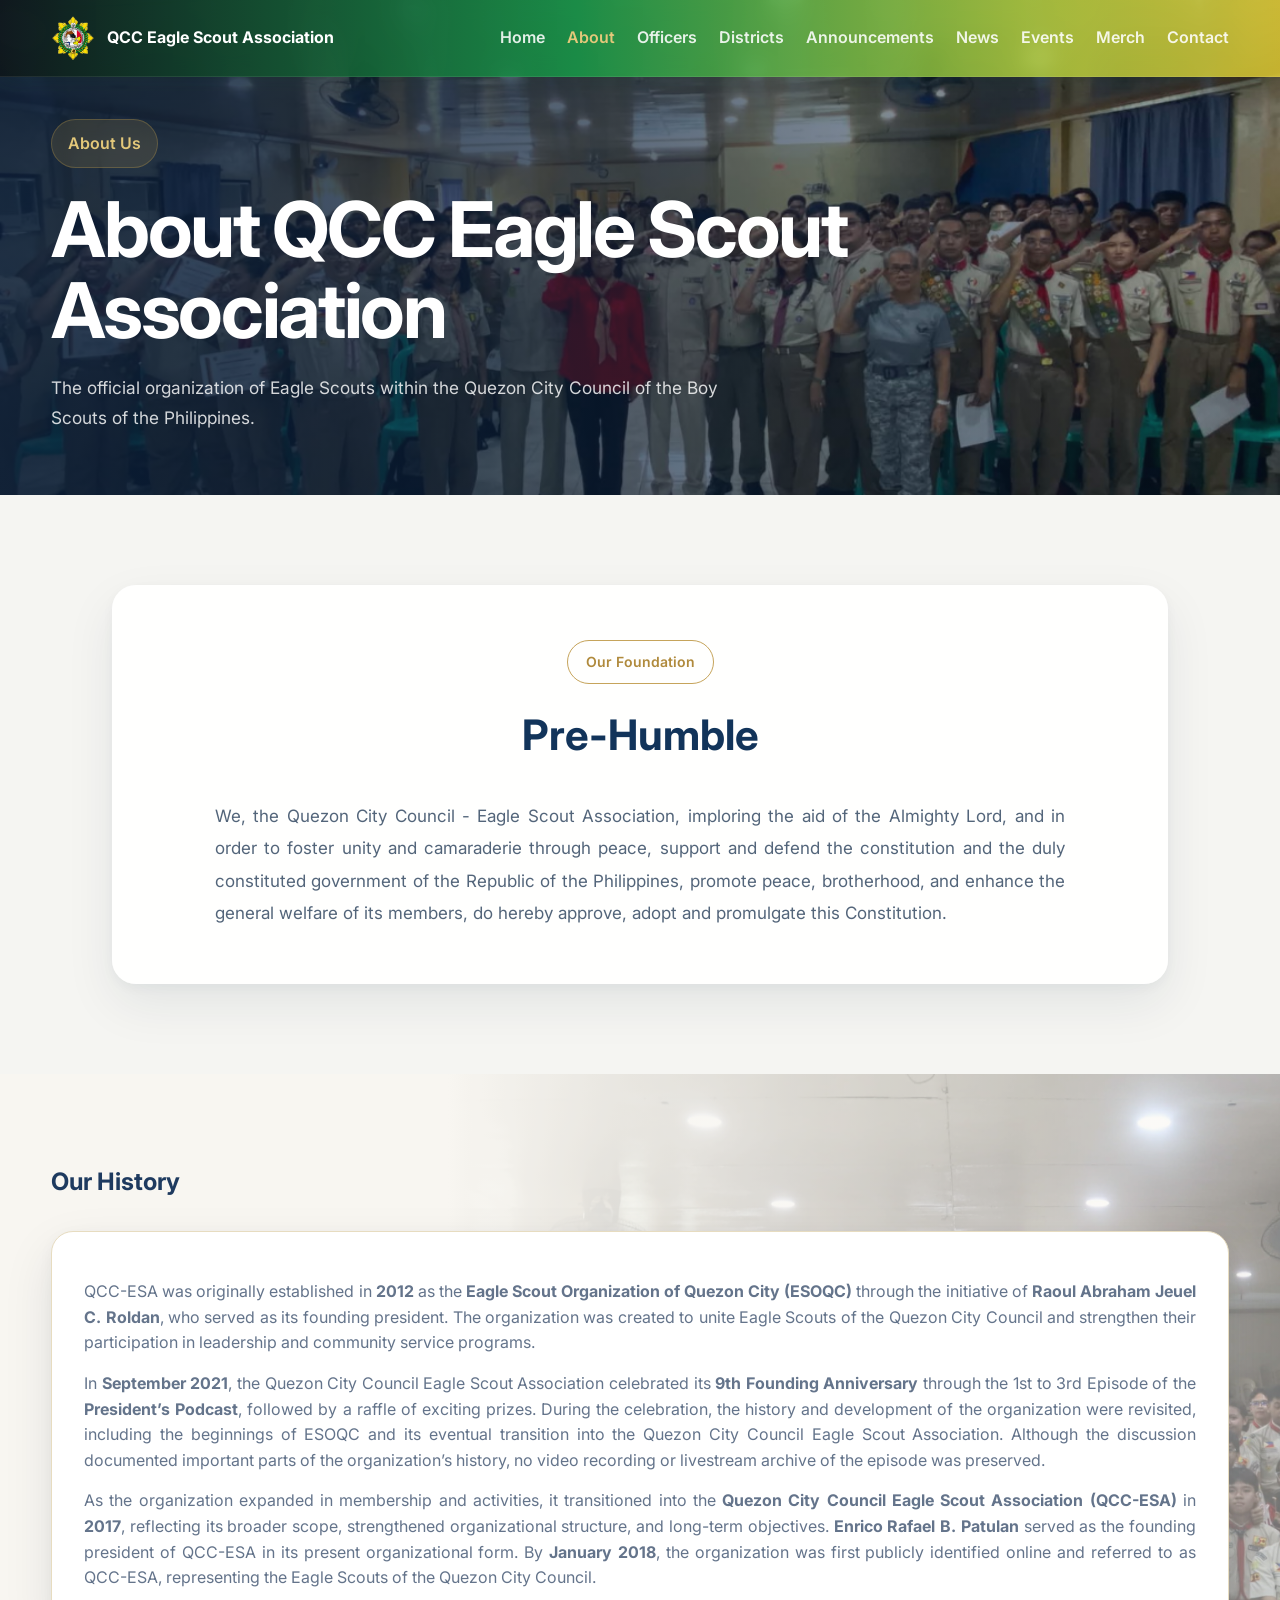
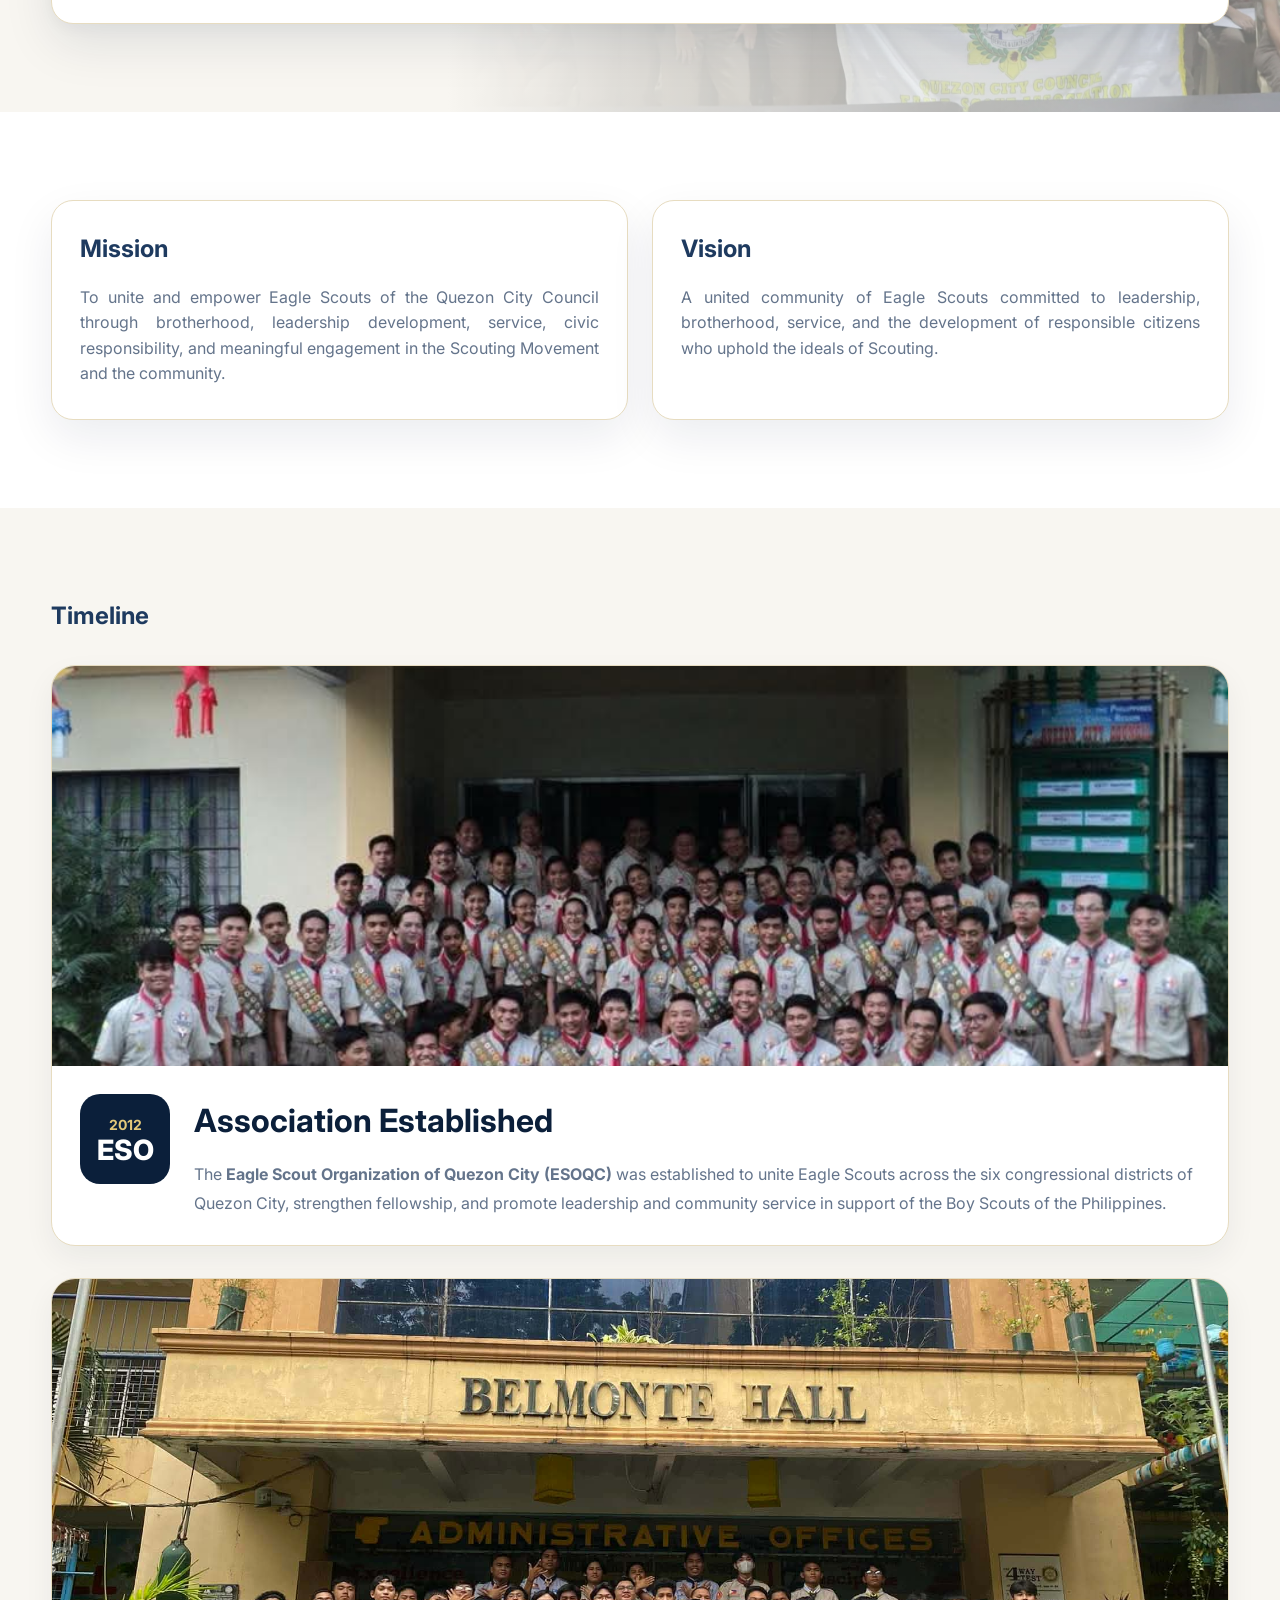
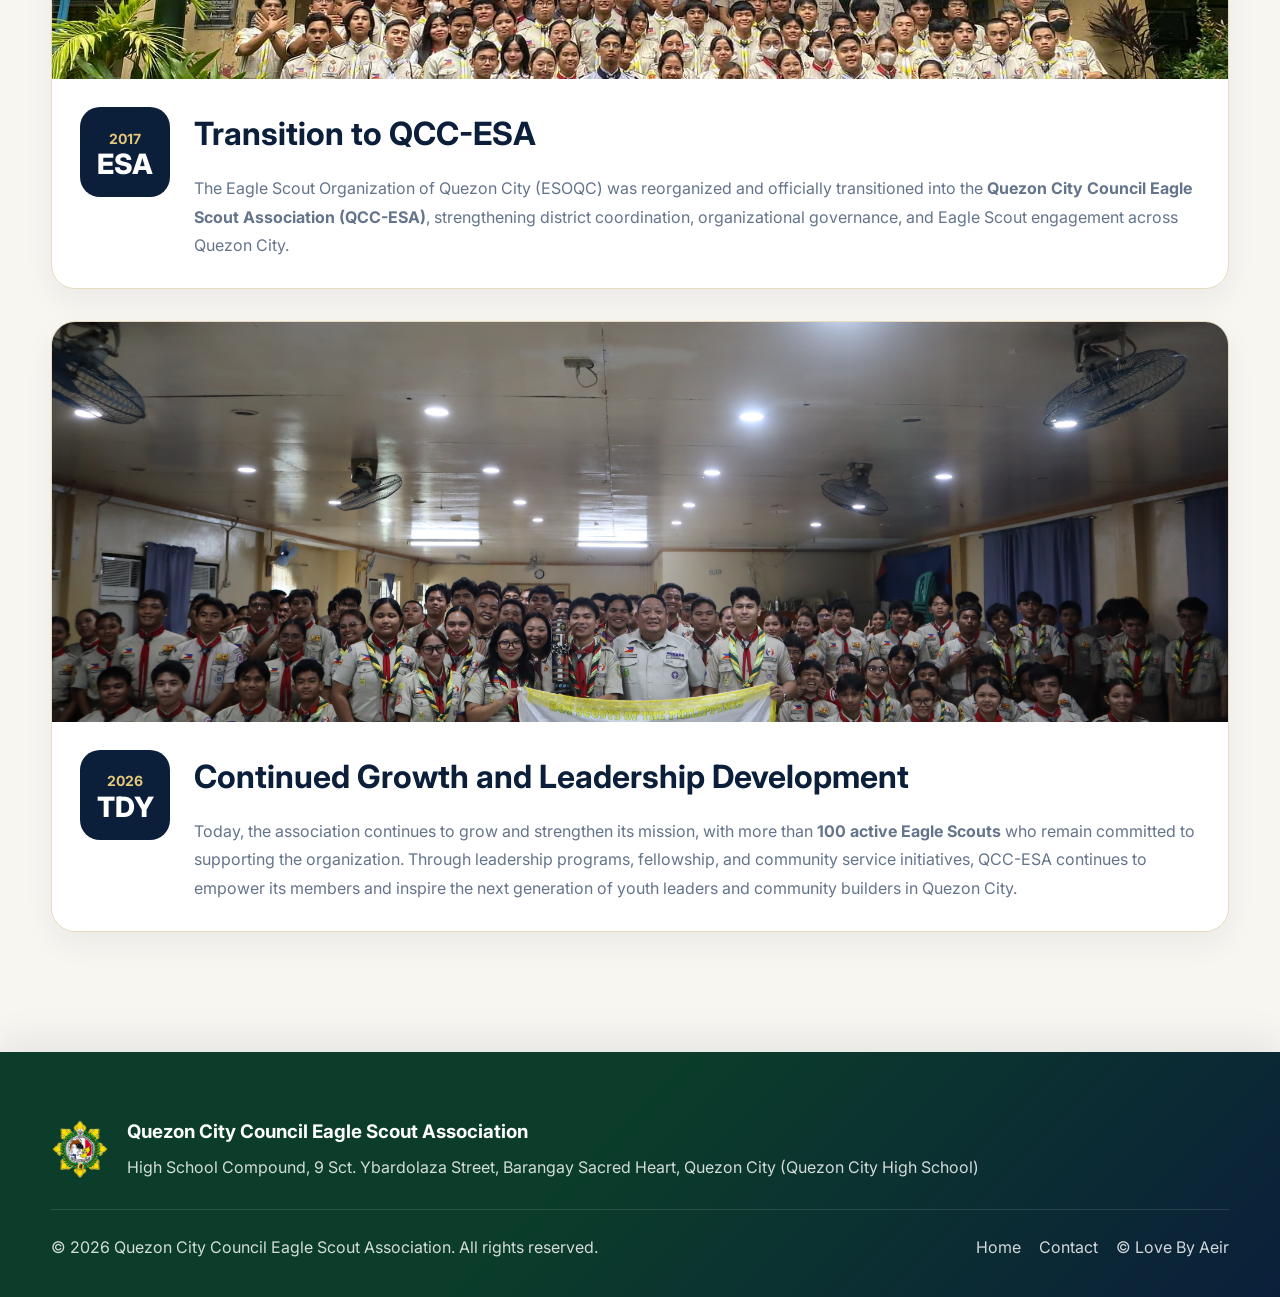
==== commit 82cd5a9c: "adding new css for about page and fixing mistakes" ====
--- a/about.html
+++ b/about.html
@@ -1,262 +1,268 @@
-<!DOCTYPE html>
-<html lang="en">
-<head>
+  <!DOCTYPE html>
+  <html lang="en">
+  <head>
   <meta charset="UTF-8">
   <meta name="viewport" content="width=device-width, initial-scale=1.0">
+
   <title>About | QCC-ESA</title>
 
   <link rel="preconnect" href="https://fonts.googleapis.com">
   <link rel="preconnect" href="https://fonts.gstatic.com" crossorigin>
-  <link href="https://fonts.googleapis.com/css2?family=Inter:wght@400;500;600;700;800&display=swap" rel="stylesheet">
+
+  <link
+    href="https://fonts.googleapis.com/css2?family=Inter:wght@400;500;600;700;800&display=swap"
+    rel="stylesheet"
+  >
 
   <link rel="stylesheet" href="css/style.css">
+  <link rel="stylesheet" href="css/about.css">
 </head>
-<body>
-
-<header class="navbar">
-  <div class="container nav-content">
-    <a href="index.html" class="logo">
-      <img src="images/logo.png" alt="QCC-ESA Logo">
-      <span>QCC Eagle Scout Association</span>
+  <body>
+
+  <header class="navbar">
+    <div class="container nav-content">
+      <a href="index.html" class="logo">
+        <img src="images/logo.png" alt="QCC-ESA Logo">
+        <span>QCC Eagle Scout Association</span>
+      </a>
+
+      <nav>
+      <a href="index.html">Home</a>
+      <a href="about.html">About</a>
+      <a href="officers.html">Officers</a>
+      <a href="districts.html">Districts</a>
+      <a href="announcements.html">Announcements</a>
+      <a href="news.html">News</a>
+      <a href="events.html">Events</a>
+      <a href="merch.html">Merch</a>
+      <a href="contact.html">Contact</a>
+      </nav>
+    </div>
+  </header>
+
+  <section class="hero hero-about" style="min-height: 55vh;">
+
+    <div class="hero-overlay"></div>
+
+    <div class="container hero-content">
+
+      <div class="hero-badge">
+        About Us
+      </div>
+
+      <h1>
+        About QCC Eagle Scout Association
+      </h1>
+
+      <p>
+        The official organization of Eagle Scouts within the Quezon City Council of the Boy Scouts of the Philippines.
+      </p>
+
+    </div>
+
+  </section>
+
+  <section class="pre-humble-section">
+    <div class="pre-humble-container">
+      <span class="section-label">Our Foundation</span>
+
+      <h2>Pre-Humble</h2>
+
+      <p class="preamble-text">
+        We, the Quezon City Council - Eagle Scout Association, imploring the aid
+        of the Almighty Lord, and in order to foster unity and camaraderie
+        through peace, support and defend the constitution and the duly
+        constituted government of the Republic of the Philippines, promote peace,
+        brotherhood, and enhance the general welfare of its members, do hereby
+        approve, adopt and promulgate this Constitution.
+      </p>
+    </div>
+  </section>
+
+  <section class="section history-section">
+    <div class="container">
+
+      <div class="section-header">
+        <h2>Our History</h2>
+      </div>
+
+      <div class="card history-card">
+        <p>
+          QCC-ESA was originally established in <strong>2012</strong> as the
+          <strong>Eagle Scout Organization of Quezon City (ESOQC)</strong>
+          through the initiative of <strong>Raoul Abraham Jeuel C. Roldan</strong>,
+          who served as its founding president.
+          The organization was created to unite Eagle Scouts of the Quezon City
+          Council and strengthen their participation in leadership and community service programs.
+        </p>
+
+        <p>
+          In <strong>September 2021</strong>, the Quezon City Council Eagle Scout Association
+          celebrated its <strong>9th Founding Anniversary</strong> through the 1st to 3rd Episode
+          of the <strong>President’s Podcast</strong>, followed by a raffle of exciting prizes.
+          During the celebration, the history and development of the organization were revisited,
+          including the beginnings of ESOQC and its eventual transition into the
+          Quezon City Council Eagle Scout Association.
+          Although the discussion documented important parts of the organization’s history,
+          no video recording or livestream archive of the episode was preserved.
+        </p>
+
+        <p>
+          As the organization expanded in membership and activities, it transitioned into the
+          <strong>Quezon City Council Eagle Scout Association (QCC-ESA)</strong> in
+          <strong>2017</strong>, reflecting its broader scope, strengthened organizational
+          structure, and long-term objectives.
+          <strong>Enrico Rafael B. Patulan</strong> served as the founding president of
+          QCC-ESA in its present organizational form.
+          By <strong>January 2018</strong>, the organization was first publicly identified online and referred to as QCC-ESA, representing the Eagle Scouts of the Quezon City Council.
+        </p>
+
+      </div>
+
+    </div>
+  </section>
+
+  <section class="section section-light">
+    <div class="container">
+
+      <div class="grid two">
+
+        <div class="card">
+          <h2>Mission</h2>
+
+          <p>
+            To unite and empower Eagle Scouts of the Quezon City Council through brotherhood, 
+            leadership development, service, civic responsibility, and meaningful engagement in 
+            the Scouting Movement and the community.
+          </p>
+        </div>
+
+        <div class="card">
+          <h2>Vision</h2>
+
+          <p>
+            A united community of Eagle Scouts committed to leadership, brotherhood, 
+            service, and the development of responsible citizens who uphold the ideals of Scouting.
+          </p>
+        </div>
+
+      </div>
+
+    </div>
+  </section>
+
+  <section class="section">
+    <div class="container">
+
+      <div class="section-header">
+        <h2>Timeline</h2>
+      </div>
+
+      <div class="timeline-card">
+        <div class="timeline-image">
+          <img src="images/timeline-2012.jpg" alt="Association Established">
+        </div>
+
+        <div class="timeline-content">
+          <div class="timeline-badge">
+            <span class="year">2012</span>
+            <span class="label">ESO</span>
+          </div>
+
+          <div class="timeline-text">
+            <h3>Association Established</h3>
+            <p>
+              The <strong>Eagle Scout Organization of Quezon City (ESOQC)</strong>
+              was established to unite Eagle Scouts across the six congressional
+              districts of Quezon City, strengthen fellowship, and promote
+              leadership and community service in support of the Boy Scouts of
+              the Philippines.
+            </p>
+          </div>
+        </div>
+      </div>
+
+      <div class="timeline-card">
+        <div class="timeline-image">
+          <img src="images/timeline-2021.jpg" alt="Transition to QCC-ESA">
+        </div>
+
+        <div class="timeline-content">
+          <div class="timeline-badge">
+            <span class="year">2017</span>
+            <span class="label">ESA</span>
+          </div>
+
+          <div class="timeline-text">
+            <h3>Transition to QCC-ESA</h3>
+            <p>
+              The Eagle Scout Organization of Quezon City (ESOQC) was reorganized
+              and officially transitioned into the
+              <strong>Quezon City Council Eagle Scout Association (QCC-ESA)</strong>,
+              strengthening district coordination, organizational governance,
+              and Eagle Scout engagement across Quezon City.
+            </p>
+          </div>
+        </div>
+      </div>
+
+      <div class="timeline-card">
+        <div class="timeline-image">
+          <img src="images/timeline-2026.jpg" alt="Continued Growth and Leadership Development">
+        </div>
+
+        <div class="timeline-content">
+          <div class="timeline-badge">
+            <span class="year">2026</span>
+            <span class="label">TDY</span>
+          </div>
+
+          <div class="timeline-text">
+            <h3>Continued Growth and Leadership Development</h3>
+            <p>
+              Today, the association continues to grow and strengthen its mission,
+              with more than <strong>100 active Eagle Scouts</strong> who remain
+              committed to supporting the organization. Through leadership
+              programs, fellowship, and community service initiatives, QCC-ESA
+              continues to empower its members and inspire the next generation of
+              youth leaders and community builders in Quezon City.
+            </p>
+          </div>
+        </div>
+      </div>
+
+    </div>
+  </section>
+
+  <footer class="footer">
+    <div class="container footer-content">
+
+      <div class="footer-brand">
+        <img src="images/logo.png" alt="QCC-ESA Logo">
+
+        <div>
+          <h3>Quezon City Council Eagle Scout Association</h3>
+          <p>High School Compound, 9 Sct. Ybardolaza Street, Barangay Sacred Heart, Quezon City (Quezon City High School)</p>
+        </div>
+      </div>
+
+      <div class="footer-bottom">
+        <p>© 2026 Quezon City Council Eagle Scout Association. All rights reserved.</p>
+
+        <div class="footer-links">
+          <a href="index.html">Home</a>
+          <a href="contact.html">Contact</a>
+          <p>
+    <a href="https://www.facebook.com/aeirplx" target="_blank" rel="noopener noreferrer">
+      © Love By Aeir
     </a>
-
-    <nav>
-     <a href="index.html">Home</a>
-     <a href="about.html">About</a>
-     <a href="officers.html">Officers</a>
-     <a href="districts.html">Districts</a>
-     <a href="announcements.html">Announcements</a>
-     <a href="news.html">News</a>
-     <a href="events.html">Events</a>
-     <a href="merch.html">Merch</a>
-     <a href="contact.html">Contact</a>
-    </nav>
-  </div>
-</header>
-
-<section class="hero hero-about" style="min-height: 55vh;">
-
-  <div class="hero-overlay"></div>
-
-  <div class="container hero-content">
-
-    <div class="hero-badge">
-      About Us
-    </div>
-
-    <h1>
-      About QCC Eagle Scout Association
-    </h1>
-
-    <p>
-      The official organization of Eagle Scouts within the Quezon City Council of the Boy Scouts of the Philippines.
-    </p>
-
-  </div>
-
-</section>
-
-<section class="pre-humble-section">
-  <div class="pre-humble-container">
-    <span class="section-label">Our Foundation</span>
-
-    <h2>Pre-Humble</h2>
-
-    <p class="preamble-text">
-      We, the Quezon City Council - Eagle Scout Association, imploring the aid
-      of the Almighty Lord, and in order to foster unity and camaraderie
-      through peace, support and defend the constitution and the duly
-      constituted government of the Republic of the Philippines, promote peace,
-      brotherhood, and enhance the general welfare of its members, do hereby
-      approve, adopt and promulgate this Constitution.
-    </p>
-  </div>
-</section>
-
-<section class="section history-section">
-  <div class="container">
-
-    <div class="section-header">
-      <h2>Our History</h2>
-    </div>
-
-    <div class="card history-card">
-      <p>
-        QCC-ESA was originally established in <strong>2012</strong> as the
-        <strong>Eagle Scout Organization of Quezon City (ESOQC)</strong>
-        through the initiative of <strong>Raoul Abraham Jeuel C. Roldan</strong>,
-        who served as its founding president.
-        The organization was created to unite Eagle Scouts of the Quezon City
-        Council and strengthen their participation in leadership and community service programs.
-      </p>
-
-      <p>
-        In <strong>September 2021</strong>, the Quezon City Council Eagle Scout Association
-        celebrated its <strong>9th Founding Anniversary</strong> through the 1st to 3rd Episode
-        of the <strong>President’s Podcast</strong>, followed by a raffle of exciting prizes.
-        During the celebration, the history and development of the organization were revisited,
-        including the beginnings of ESOQC and its eventual transition into the
-        Quezon City Council Eagle Scout Association.
-        Although the discussion documented important parts of the organization’s history,
-        no video recording or livestream archive of the episode was preserved.
-      </p>
-
-      <p>
-        As the organization expanded in membership and activities, it transitioned into the
-        <strong>Quezon City Council Eagle Scout Association (QCC-ESA)</strong> in
-        <strong>2017</strong>, reflecting its broader scope, strengthened organizational
-        structure, and long-term objectives.
-        <strong>Enrico Rafael B. Patulan</strong> served as the founding president of
-        QCC-ESA in its present organizational form.
-        By <strong>January 2018</strong>, the organization was first publicly identified online and referred to as QCC-ESA, representing the Eagle Scouts of the Quezon City Council.
-      </p>
-
-    </div>
-
-  </div>
-</section>
-
-<section class="section section-light">
-  <div class="container">
-
-    <div class="grid two">
-
-      <div class="card">
-        <h2>Mission</h2>
-
-        <p>
-          To unite and empower Eagle Scouts of the Quezon City Council through brotherhood, 
-          leadership development, service, civic responsibility, and meaningful engagement in 
-          the Scouting Movement and the community.
-        </p>
-      </div>
-
-      <div class="card">
-        <h2>Vision</h2>
-
-        <p>
-          A united community of Eagle Scouts committed to leadership, brotherhood, 
-          service, and the development of responsible citizens who uphold the ideals of Scouting.
-        </p>
-      </div>
-
-    </div>
-
-  </div>
-</section>
-
-<section class="section">
-  <div class="container">
-
-    <div class="section-header">
-      <h2>Timeline</h2>
-    </div>
-
-    <div class="timeline-card">
-      <div class="timeline-image">
-        <img src="images/timeline-2012.jpg" alt="Association Established">
-      </div>
-
-      <div class="timeline-content">
-        <div class="timeline-badge">
-          <span class="year">2012</span>
-          <span class="label">ESO</span>
-        </div>
-
-        <div class="timeline-text">
-          <h3>Association Established</h3>
-          <p>
-            The <strong>Eagle Scout Organization of Quezon City (ESOQC)</strong>
-            was established to unite Eagle Scouts across the six congressional
-            districts of Quezon City, strengthen fellowship, and promote
-            leadership and community service in support of the Boy Scouts of
-            the Philippines.
-          </p>
-        </div>
-      </div>
-    </div>
-
-    <div class="timeline-card">
-      <div class="timeline-image">
-        <img src="images/timeline-2021.jpg" alt="Transition to QCC-ESA">
-      </div>
-
-      <div class="timeline-content">
-        <div class="timeline-badge">
-          <span class="year">2017</span>
-          <span class="label">ESA</span>
-        </div>
-
-        <div class="timeline-text">
-          <h3>Transition to QCC-ESA</h3>
-          <p>
-            The Eagle Scout Organization of Quezon City (ESOQC) was reorganized
-            and officially transitioned into the
-            <strong>Quezon City Council Eagle Scout Association (QCC-ESA)</strong>,
-            strengthening district coordination, organizational governance,
-            and Eagle Scout engagement across Quezon City.
-          </p>
-        </div>
-      </div>
-    </div>
-
-    <div class="timeline-card">
-      <div class="timeline-image">
-        <img src="images/timeline-2026.jpg" alt="Continued Growth and Leadership Development">
-      </div>
-
-      <div class="timeline-content">
-        <div class="timeline-badge">
-          <span class="year">2026</span>
-          <span class="label">TDY</span>
-        </div>
-
-        <div class="timeline-text">
-          <h3>Continued Growth and Leadership Development</h3>
-          <p>
-            Today, the association continues to grow and strengthen its mission,
-            with more than <strong>100 active Eagle Scouts</strong> who remain
-            committed to supporting the organization. Through leadership
-            programs, fellowship, and community service initiatives, QCC-ESA
-            continues to empower its members and inspire the next generation of
-            youth leaders and community builders in Quezon City.
-          </p>
-        </div>
-      </div>
-    </div>
-
-  </div>
-</section>
-
-<footer class="footer">
-  <div class="container footer-content">
-
-    <div class="footer-brand">
-      <img src="images/logo.png" alt="QCC-ESA Logo">
-
-      <div>
-        <h3>Quezon City Council Eagle Scout Association</h3>
-        <p>High School Compound, 9 Sct. Ybardolaza Street, Barangay Sacred Heart, Quezon City (Quezon City High School)</p>
-      </div>
-    </div>
-
-    <div class="footer-bottom">
-      <p>© 2026 Quezon City Council Eagle Scout Association. All rights reserved.</p>
-
-      <div class="footer-links">
-        <a href="index.html">Home</a>
-        <a href="contact.html">Contact</a>
-        <p>
-  <a href="https://www.facebook.com/aeirplx" target="_blank" rel="noopener noreferrer">
-    © Love By Aeir
-  </a>
-</p>
-      </div>
-    </div>
-
-  </div>
-</footer>
-
-<script src="js/script.js"></script>
-</body>
-</html>+  </p>
+        </div>
+      </div>
+
+    </div>
+  </footer>
+
+  <script src="js/script.js"></script>
+  </body>
+  </html>
--- a/css/style.css
+++ b/css/style.css
@@ -1,31 +1,42 @@
 @import url('https://fonts.googleapis.com/css2?family=Inter:wght@400;500;600;700;800&display=swap');
 
 /* ============================================================
-   CSS Reset and Base Styles V1.0
-   ============================================================ */
+   QCC-ESA MODERN UI
+   COMPLETE CSS
+   ============================================================ */
+
 
 /* ============================================================
    1. VARIABLES
    ============================================================ */
+
 :root {
   --navy: #0b1f3a;
   --navy-light: #13294b;
+
   --green: #169d48;
   --green-dark: #0e7a3a;
   --green-light: #8fcb3c;
+
   --gold: #c8a44d;
   --gold-light: #e3c87a;
+
   --ivory: #f8f6f1;
   --white: #ffffff;
+
   --text: #1f2937;
   --muted: #64748b;
+
   --border: #e7dcc0;
+
   --shadow: 0 18px 45px rgba(11, 31, 58, 0.08);
 }
 
+
 /* ============================================================
    2. RESET / BASE
    ============================================================ */
+
 * {
   margin: 0;
   padding: 0;
@@ -53,11 +64,11 @@
   margin: 0 auto;
 }
 
+
 /* ============================================================
    3. NAVBAR
-   (kept the later/navy version — it was the one actually
-   winning the cascade since it was declared last)
-   ============================================================ */
+   ============================================================ */
+
 .navbar {
   position: fixed;
   inset: 0 0 auto 0;
@@ -75,16 +86,28 @@
   -webkit-backdrop-filter: blur(10px);
 
   border-bottom: 1px solid rgba(255, 255, 255, 0.08);
-  box-shadow: 0 4px 20px rgba(8, 54, 31, 0.12);
+
+  box-shadow:
+    0 4px 20px rgba(8, 54, 31, 0.12);
+}
+
+/* ============================================================
+   NAVBAR ANIMATION ONLY
+   ============================================================ */
+
+.navbar {
+  position: fixed;
+  inset: 0 0 auto 0;
+  z-index: 1000;
+  overflow: hidden;
 }
 
 .navbar::before {
   content: "";
   position: absolute;
   top: 0;
-  left: -35%;
-
-  width: 25%;
+  left: -30%;
+  width: 22%;
   height: 100%;
 
   background: linear-gradient(
@@ -100,9 +123,14 @@
   pointer-events: none;
 }
 
+.navbar .nav-content {
+  position: relative;
+  z-index: 2;
+}
+
 @keyframes navbarShine {
   0% {
-    left: -35%;
+    left: -30%;
   }
 
   55% {
@@ -123,15 +151,19 @@
   display: flex;
   align-items: center;
   justify-content: space-between;
+
   padding: 16px 0;
 }
 
 .logo {
   display: flex;
   align-items: center;
+
   gap: 12px;
+
   text-decoration: none;
   color: var(--white);
+
   font-weight: 700;
 }
 
@@ -147,8 +179,11 @@
 
 nav a {
   color: rgba(255, 255, 255, 0.88);
+
   text-decoration: none;
+
   font-weight: 600;
+
   transition: color 0.25s ease;
 }
 
@@ -157,17 +192,23 @@
   color: var(--gold-light);
 }
 
+
 /* ============================================================
    4. HERO
    ============================================================ */
+
 .hero {
   position: relative;
+
   min-height: 100vh;
+
   display: flex;
   align-items: center;
 }
 
-/* Index page background */
+
+/* INDEX */
+
 .hero-index {
   background:
     linear-gradient(
@@ -180,20 +221,9 @@
     url('../images/hero-index.jpg') center/cover no-repeat;
 }
 
-/* About page background */
-.hero-about {
-  background:
-    linear-gradient(
-      90deg,
-      rgba(11, 31, 58, 0.88) 0%,
-      rgba(11, 31, 58, 0.72) 40%,
-      rgba(11, 31, 58, 0.52) 70%,
-      rgba(11, 31, 58, 0.38) 100%
-    ),
-    url('../images/hero-about.jpg') center/cover no-repeat;
-}
-
-/* Officers page background */
+
+/* OFFICERS */
+
 .hero-officers {
   background:
     linear-gradient(
@@ -214,56 +244,85 @@
 .hero-content {
   position: relative;
   z-index: 2;
+
   color: var(--white);
+
   padding-top: 90px;
 }
 
 .hero-badge {
   display: inline-flex;
   align-items: center;
+
   padding: 10px 16px;
+
   border-radius: 999px;
+
   background: rgba(200, 164, 77, 0.15);
+
   color: var(--gold-light);
+
   border: 1px solid rgba(200, 164, 77, 0.28);
+
   margin-bottom: 22px;
+
   font-weight: 600;
+
   backdrop-filter: blur(8px);
 }
 
 .hero h1 {
   font-size: clamp(2.8rem, 6vw, 4.8rem);
+
   line-height: 1.05;
+
   letter-spacing: -0.03em;
+
   max-width: 860px;
+
   margin-bottom: 22px;
 }
 
 .hero p {
   max-width: 680px;
+
   color: rgba(255, 255, 255, 0.82);
+
   font-size: 1.08rem;
+
   margin-bottom: 34px;
 }
 
 .hero-buttons {
   display: flex;
+
   gap: 16px;
+
   flex-wrap: wrap;
 }
 
+
 /* ============================================================
    5. BUTTONS
    ============================================================ */
+
 .btn {
   display: inline-flex;
+
   align-items: center;
   justify-content: center;
+
   padding: 14px 24px;
+
   border-radius: 14px;
+
   text-decoration: none;
+
   font-weight: 700;
-  transition: transform 0.2s ease, box-shadow 0.2s ease;
+
+  transition:
+    transform 0.2s ease,
+    box-shadow 0.2s ease;
 }
 
 .btn:hover {
@@ -272,19 +331,26 @@
 
 .btn-primary {
   background: var(--gold);
+
   color: #12345a;
-  box-shadow: 0 12px 30px rgba(237, 215, 52, 0.25);
+
+  box-shadow:
+    0 12px 30px rgba(237, 215, 52, 0.25);
 }
 
 .btn-secondary {
   color: var(--white);
+
   border: 1px solid rgba(255, 255, 255, 0.22);
+
   background: rgba(255, 255, 255, 0.06);
 }
 
-/* ============================================================
-   6. SECTIONS (generic)
-   ============================================================ */
+
+/* ============================================================
+   6. SECTIONS
+   ============================================================ */
+
 .section {
   padding: 88px 0;
 }
@@ -295,9 +361,12 @@
 
 .section-header {
   display: flex;
+
   align-items: center;
   justify-content: space-between;
+
   margin-bottom: 28px;
+
   gap: 16px;
 }
 
@@ -313,107 +382,162 @@
   color: #c8a44d;
 }
 
-/* ============================================================
-   7. CARDS
-   ============================================================ */
+
+/* ============================================================
+   7. GENERIC GRIDS
+   ============================================================ */
+
 .grid {
   display: grid;
+
   gap: 24px;
 }
 
 .grid.three {
-  grid-template-columns: repeat(3, minmax(0, 1fr));
+  grid-template-columns:
+    repeat(3, minmax(0, 1fr));
 }
 
 .grid.two {
   display: grid;
-  grid-template-columns: repeat(2, minmax(0, 1fr));
+
+  grid-template-columns:
+    repeat(2, minmax(0, 1fr));
+
   gap: 24px;
 }
+
+
+/* ============================================================
+   8. GENERIC CARDS
+   ============================================================ */
 
 .card {
   height: auto;
+
   min-height: 220px;
+
   overflow: visible;
+
   background: var(--white);
+
   border: 1px solid var(--border);
+
   border-radius: 22px;
+
   padding: 28px;
+
   box-shadow: var(--shadow);
-  transition: transform 0.22s ease, box-shadow 0.22s ease;
+
+  transition:
+    transform 0.22s ease,
+    box-shadow 0.22s ease;
 }
 
 .card:hover {
   transform: translateY(-6px);
-  box-shadow: 0 24px 55px rgba(11, 31, 58, 0.12);
+
+  box-shadow:
+    0 24px 55px rgba(11, 31, 58, 0.12);
 }
 
 .card-date {
   display: inline-block;
+
   color: #8b7355;
+
   font-size: 0.9rem;
+
   font-weight: 600;
+
   margin-bottom: 12px;
 }
 
 .card h3 {
   color: var(--navy);
+
   margin-bottom: 12px;
 }
 
 .card p {
   display: block;
+
   color: var(--muted);
+
   text-align: justify;
+
   line-height: 1.6;
+
   margin-top: 15px;
 }
 
-/* ============================================================
-   8. EVENTS
-   ============================================================ */
+
+/* ============================================================
+   9. EVENTS
+   ============================================================ */
+
 .events-list {
   display: flex;
+
   flex-direction: column;
+
   gap: 18px;
 }
 
 .event-item {
   display: flex;
+
   align-items: center;
+
   gap: 22px;
+
   background: var(--white);
+
   border: 1px solid var(--border);
+
   border-radius: 22px;
+
   padding: 22px 24px;
+
   box-shadow: var(--shadow);
 }
 
 .event-date {
   width: 84px;
   min-width: 84px;
+
   border-radius: 18px;
+
   background: var(--navy);
+
   color: var(--white);
+
   text-align: center;
+
   padding: 12px 8px;
 }
 
 .event-date .month {
   display: block;
+
   font-size: 0.8rem;
+
   color: var(--gold-light);
+
   letter-spacing: 0.08em;
 }
 
 .event-date .day {
   display: block;
+
   font-size: 1.8rem;
+
   font-weight: 800;
 }
 
 .event-info h3 {
   color: var(--navy);
+
   margin-bottom: 4px;
 }
 
@@ -421,9 +545,11 @@
   color: var(--muted);
 }
 
-/* ============================================================
-   9. DISTRICT CARDS
-   ============================================================ */
+
+/* ============================================================
+   10. DISTRICT GENERIC CARDS
+   ============================================================ */
+
 .district-card {
   border-top: 4px solid var(--gold);
 }
@@ -436,9 +562,11 @@
   color: #6b7280;
 }
 
-/* ============================================================
-   10. FOOTER
-   ============================================================ */
+
+/* ============================================================
+   11. FOOTER
+   ============================================================ */
+
 .footer {
   background: linear-gradient(
     135deg,
@@ -448,14 +576,20 @@
   ) !important;
 
   color: rgba(255, 255, 255, 0.82);
+
   padding: 64px 0 36px;
-  box-shadow: 0 -12px 35px rgba(11, 31, 58, 0.08);
+
+  box-shadow:
+    0 -12px 35px rgba(11, 31, 58, 0.08);
 }
 
 .footer-brand {
   display: flex;
+
   align-items: center;
+
   gap: 18px;
+
   margin-bottom: 28px;
 }
 
@@ -466,25 +600,33 @@
 
 .footer-brand h3 {
   color: var(--white);
+
   margin-bottom: 6px;
 }
 
 .footer-bottom {
   display: flex;
+
   align-items: center;
   justify-content: space-between;
+
   gap: 16px;
-  border-top: 1px solid rgba(255, 255, 255, 0.12);
+
+  border-top:
+    1px solid rgba(255, 255, 255, 0.12);
+
   padding-top: 24px;
 }
 
 .footer-links {
   display: flex;
+
   gap: 18px;
 }
 
 .footer-links a {
   color: rgba(255, 255, 255, 0.82);
+
   text-decoration: none;
 }
 
@@ -492,200 +634,37 @@
   color: var(--gold-light);
 }
 
-/* ============================================================
-   11. HISTORY SECTION
-   ============================================================ */
-.history-section {
-  position: relative;
-  overflow: hidden;
-  background: var(--ivory);
-}
-
-.history-section::before {
-  content: "";
-  position: absolute;
-  top: 0;
-  right: 0;
-  bottom: 0;
-  width: 65%;
-
-  background:
-    linear-gradient(
-      to right,
-      var(--ivory) 0%,
-      rgba(248, 246, 241, 0.75) 35%,
-      rgba(248, 246, 241, 0.25) 100%
-    ),
-    url("../images/history.jpg") center / cover no-repeat;
-
-  opacity: 0.75;
-  z-index: 0;
-}
-
-.history-section .container,
-.history-section .section-header {
-  position: relative;
-  z-index: 2;
-}
-
-.history-card {
-  position: relative;
-  z-index: 2;
-  background: #ffffff;
-  border: 1px solid var(--border);
-  border-radius: 22px;
-  padding: 32px;
-  box-shadow:
-    0 20px 50px rgba(11, 31, 58, 0.10),
-    0 4px 15px rgba(11, 31, 58, 0.04);
-}
-
-.history-card p {
-  position: relative;
-  z-index: 3;
-  color: var(--muted);
-  text-align: justify;
-  line-height: 1.6;
-  margin-top: 15px;
-}
-
-/* ============================================================
-   12. PREAMBLE SECTION
-   ============================================================ */
-.pre-humble-section {
-  padding: 90px 20px;
-  background: #f5f5f2;
-}
-
-.pre-humble-container {
-  position: relative;
-  z-index: 2;
-  max-width: 1056px;
-  margin: 0 auto;
-  padding: 55px 65px;
-  background: rgba(255, 255, 255, 0.96);
-  border-radius: 24px;
-  text-align: center;
-  box-shadow:
-    0 20px 50px rgba(15, 43, 70, 0.08),
-    0 4px 12px rgba(15, 43, 70, 0.04);
-}
-
-.pre-humble-container h2 {
-  margin: 0 0 30px;
-  color: #12345a;
-  font-size: 42px;
-  font-weight: 700;
-}
-
-.section-label {
-  display: inline-block;
-  padding: 9px 18px;
-  border: 1px solid #c6a45b;
-  border-radius: 30px;
-  color: #b08a3c;
-  font-weight: 600;
-  font-size: 14px;
-  margin-bottom: 15px;
-}
-
-.preamble-text {
-  max-width: 850px;
-  margin: 0 auto;
-  color: #53657a;
-  font-size: 17px;
-  line-height: 1.9;
-  text-align: justify;
-}
-
-/* ============================================================
-   13. TIMELINE
-   ============================================================ */
-.timeline-card {
-  background: #fff;
-  border: 1px solid #e7dcc0;
-  border-radius: 24px;
-  overflow: hidden;
-  box-shadow: 0 12px 30px rgba(11, 31, 58, .06);
-  margin-bottom: 32px;
-}
-
-.timeline-image {
-  width: 100%;
-  height: 400px;
-  overflow: hidden;
-}
-
-.timeline-image img {
-  width: 100%;
-  height: 100%;
-  object-fit: cover;
-  display: block;
-}
-
-.timeline-content {
-  display: flex;
-  gap: 24px;
-  padding: 28px;
-}
-
-.timeline-badge {
-  width: 90px;
-  min-width: 90px;
-  height: 90px;
-  background: #0b1f3a;
-  border-radius: 20px;
-  display: flex;
-  flex-direction: column;
-  align-items: center;
-  justify-content: center;
-  color: #fff;
-}
-
-.timeline-badge .year {
-  font-size: 14px;
-  color: #e3c87a;
-  font-weight: 700;
-}
-
-.timeline-badge .label {
-  font-size: 28px;
-  font-weight: 800;
-  line-height: 1;
-}
-
-.timeline-text h3 {
-  color: #0b1f3a;
-  font-size: 2rem;
-  margin-bottom: 12px;
-}
-
-.timeline-text p {
-  color: #64748b;
-  line-height: 1.8;
-}
-
-/* ============================================================
-   14. NEWS CARD
-   ============================================================ */
+
+/* ============================================================
+   15. NEWS CARD
+   ============================================================ */
+
 .news-card {
   overflow: hidden;
 }
 
 .news-image {
   width: 100%;
+
   height: 210px;
+
   overflow: hidden;
+
   border-radius: 12px;
 }
 
 .news-image img {
   width: 100%;
   height: 100%;
+
   object-fit: cover;
+
   display: block;
+
   border-radius: 12px;
-  transition: transform 0.4s ease;
+
+  transition:
+    transform 0.4s ease;
 }
 
 .news-card:hover .news-image img {
@@ -698,6 +677,7 @@
 
 .news-content .card-date {
   display: block;
+
   margin-bottom: 10px;
 }
 
@@ -709,14 +689,19 @@
   margin: 0;
 }
 
-/* ============================================================
-   15. OFFICERS PAGE HERO
-   ============================================================ */
+
+/* ============================================================
+   16. OFFICERS HERO
+   ============================================================ */
+
 .officers-hero {
   position: relative;
+
   padding-top: 150px;
   padding-bottom: 80px;
+
   color: var(--white);
+
   overflow: hidden;
 
   background: linear-gradient(
@@ -729,8 +714,11 @@
 
 .officers-hero::before {
   content: "";
+
   position: absolute;
+
   inset: 0;
+
   pointer-events: none;
 
   background: radial-gradient(
@@ -742,6 +730,7 @@
 
 .officers-hero .container {
   position: relative;
+
   z-index: 2;
 }
 
@@ -751,215 +740,38 @@
 
 .officers-hero h1 {
   font-size: clamp(2.8rem, 6vw, 4.8rem);
+
   line-height: 1.05;
+
   letter-spacing: -0.03em;
+
   font-weight: 800;
+
   max-width: 860px;
+
   margin-bottom: 22px;
+
   color: var(--white);
 }
 
 .officers-hero p {
   max-width: 680px;
+
   font-size: 1.08rem;
+
   color: rgba(255, 255, 255, 0.82);
 }
 
-/* ============================================================
-   16. OFFICERS SECTION / CARDS
-   (this was declared 3x in the original file — kept the final,
-   most complete version only)
-   ============================================================ */
-.officers-section {
-  background: var(--ivory);
-  padding: 90px 0;
-}
-
-.officers-section .section-header {
-  margin-bottom: 32px;
-}
-
-.officers-section .section-header h2 {
-  color: var(--navy);
-}
-
-.officers-grid {
-  display: grid;
-  grid-template-columns: repeat(3, minmax(0, 1fr));
-  gap: 24px;
-  margin-top: 32px;
-}
-
-.officer-card {
-  background: var(--white);
-  border: 1px solid var(--border);
-  border-radius: 18px;
-  overflow: hidden;
-  box-shadow: 0 18px 45px rgba(11, 31, 58, 0.08);
-  transition:
-    transform 0.25s ease,
-    box-shadow 0.25s ease,
-    border-color 0.25s ease;
-}
-
-.officer-card:hover {
-  transform: translateY(-6px);
-  border-color: var(--gold);
-  box-shadow: 0 22px 50px rgba(11, 31, 58, 0.13);
-}
-
-.officer-card.featured {
-  border-color: var(--gold);
-}
-
-.officer-image {
-  width: 100%;
-  height: 320px;
-  overflow: hidden;
-  background: #eeeae1;
-}
-
-.officer-image img {
-  width: 100%;
-  height: 100%;
-  object-fit: cover;
-  display: block;
-  transition: transform 0.4s ease;
-}
-
-.officer-card:hover .officer-image img {
-  transform: scale(1.04);
-}
-
-.officer-info {
-  padding: 24px 26px 28px;
-}
-
-.officer-position {
-  display: block;
-  margin-bottom: 8px;
-  color: #9a7a35;
-  font-size: 11px;
-  font-weight: 800;
-  letter-spacing: 1.4px;
-  text-transform: uppercase;
-}
-
-.officer-info h3 {
-  margin-bottom: 10px;
-  color: var(--navy);
-  font-size: 20px;
-  line-height: 1.35;
-}
-
-.officer-info p {
-  margin: 0;
-  color: var(--muted);
-  font-size: 14px;
-  line-height: 1.7;
-}
-
-/* ============================================================
-   17. RESPONSIVE (consolidated by breakpoint)
-   ============================================================ */
-@media (max-width: 980px) {
-  nav {
-    display: none;
-  }
-
-  .grid.three,
-  .grid.two {
-    grid-template-columns: 1fr;
-  }
-
-  .section-header {
-    flex-direction: column;
-    align-items: flex-start;
-  }
-
-  .footer-bottom {
-    flex-direction: column;
-    align-items: flex-start;
-  }
-
-  .hero-buttons {
-    width: 100%;
-  }
-
-  .btn {
-    width: 100%;
-  }
-
-  .officers-grid {
-    grid-template-columns: repeat(2, minmax(0, 1fr));
-  }
-}
-
-@media (max-width: 768px) {
-  .pre-humble-container {
-    padding: 40px 25px;
-  }
-
-  .pre-humble-container h2 {
-    font-size: 32px;
-  }
-
-  .preamble-text {
-    font-size: 16px;
-  }
-
-  .timeline-content {
-    flex-direction: column;
-  }
-
-  .timeline-badge {
-    width: 72px;
-    height: 72px;
-  }
-
-  .timeline-image {
-    height: 220px;
-  }
-
-  .timeline-text h3 {
-    font-size: 1.6rem;
-  }
-}
-
-@media (max-width: 640px) {
-  .hero {
-    min-height: 88vh;
-  }
-
-  .event-item {
-    flex-direction: column;
-    align-items: flex-start;
-  }
-
-  .event-date {
-    width: 72px;
-    min-width: 72px;
-  }
-
-  .officers-section {
-    padding: 70px 0;
-  }
-
-  .officers-grid {
-    grid-template-columns: 1fr;
-  }
-
-  .officer-image {
-    height: 300px;
-  }
-}
-/* ============================================================
-   18. OFFICERS STYLING
+
+/* ============================================================
+   17. OFFICERS SECTION
    ============================================================ */
 
 .officers-section {
   position: relative;
+
   overflow: hidden;
+
   background:
     radial-gradient(
       circle at 10% 20%,
@@ -972,20 +784,24 @@
       transparent 30%
     ),
     var(--ivory);
+
+  padding: 90px 0;
 }
 
 .officers-section .container {
   position: relative;
+
   z-index: 2;
 }
-
-/* HEADER */
 
 .officers-section .section-header {
   display: flex;
+
   justify-content: center;
   align-items: center;
+
   text-align: center;
+
   margin-bottom: 35px;
 }
 
@@ -995,33 +811,44 @@
 
 .officers-section .section-header .card-date {
   display: block;
+
   margin-bottom: 6px;
+
   color: #a97916;
+
   font-size: 14px;
+
   font-weight: 600;
 }
 
 .officers-section .section-header h2 {
   margin: 0;
+
   color: var(--navy);
+
   font-size: 30px;
+
   font-weight: 700;
 }
-
-/* GRID */
 
 .officers-grid {
   display: grid;
-  grid-template-columns: repeat(3, minmax(0, 1fr));
+
+  grid-template-columns:
+    repeat(3, minmax(0, 1fr));
+
   gap: 24px;
-}
-
-/* CARD */
+
+  margin-top: 32px;
+}
 
 .officer-card {
   background: var(--white);
+
   border: 1px solid var(--border);
+
   border-radius: 18px;
+
   overflow: hidden;
 
   box-shadow:
@@ -1042,45 +869,57 @@
     0 22px 45px rgba(11, 31, 58, 0.14);
 }
 
-/* IMAGE */
+.officer-card.featured {
+  border-color: var(--gold);
+}
 
 .officer-image {
   width: 100%;
+
   height: 330px;
+
   overflow: hidden;
+
   background: #eeeae1;
 }
 
 .officer-image img {
   width: 100%;
   height: 100%;
+
+  object-fit: cover;
+
+  object-position: center;
+
   display: block;
 
-  object-fit: cover;
-  object-position: center;
-
-  transition: transform 0.4s ease;
+  transition:
+    transform 0.4s ease;
 }
 
 .officer-card:hover .officer-image img {
   transform: scale(1.03);
 }
 
-/* INFORMATION */
-
 .officer-info {
   padding: 22px 24px 26px;
+
   background: var(--white);
 }
 
 .officer-position {
   display: block;
+
   margin-bottom: 8px;
 
   color: #9a7a35;
+
   font-size: 11px;
+
   font-weight: 800;
+
   letter-spacing: 1.3px;
+
   text-transform: uppercase;
 }
 
@@ -1088,7 +927,9 @@
   margin: 0 0 10px;
 
   color: var(--navy);
+
   font-size: 19px;
+
   line-height: 1.35;
 }
 
@@ -1096,57 +937,33 @@
   margin: 0;
 
   color: var(--muted);
+
   font-size: 14px;
+
   line-height: 1.65;
 }
 
-/* RESPONSIVE */
-
-@media (max-width: 900px) {
-
-  .officers-grid {
-    grid-template-columns: repeat(2, minmax(0, 1fr));
-  }
-
-  .officer-image {
-    height: 300px;
-  }
-
-}
-
-@media (max-width: 600px) {
-
-  .officers-section {
-    padding: 70px 0;
-  }
-
-  .officers-section .section-header h2 {
-    font-size: 25px;
-  }
-
-  .officers-grid {
-    grid-template-columns: 1fr;
-    gap: 18px;
-  }
-
-  .officer-image {
-    height: 300px;
-  }
-
-}
-/* ============================================================
-   PAST LEADERSHIP TERMS
-   ============================================================ */
+
+/* ============================================================
+   18. PAST LEADERSHIP TERMS
+   ============================================================ */
+
 .past-terms-section {
   padding: 80px 0 120px;
 }
+
 .past-terms-grid {
   display: grid;
-  grid-template-columns: repeat(2, minmax(0, 1fr));
+
+  grid-template-columns:
+    repeat(2, minmax(0, 1fr));
+
   align-items: start;
+
   gap: 28px;
 
   max-width: 1100px;
+
   margin: 40px auto 0;
 }
 
@@ -1159,10 +976,13 @@
   align-self: start;
 
   width: 100%;
+
   height: fit-content;
 
   background: #ffffff;
+
   border: 1px solid rgba(200, 164, 77, 0.55);
+
   border-radius: 20px;
 
   overflow: hidden;
@@ -1189,9 +1009,11 @@
 
 .past-term-toggle {
   width: 100%;
+
   min-height: 140px;
 
   border: none;
+
   background: linear-gradient(
     135deg,
     #0b1f3a 0%,
@@ -1202,12 +1024,14 @@
   cursor: pointer;
 
   display: flex;
+
   align-items: center;
   justify-content: space-between;
 
   padding: 26px;
 
   color: #ffffff;
+
   font: inherit;
 
   text-align: left;
@@ -1235,6 +1059,7 @@
   color: #e3c87a;
 
   font-size: 11px;
+
   font-weight: 800;
 
   letter-spacing: 1.5px;
@@ -1246,6 +1071,7 @@
   color: #ffffff;
 
   font-size: 27px;
+
   font-weight: 800;
 
   line-height: 1.2;
@@ -1261,6 +1087,1682 @@
 
   width: 38px;
   height: 38px;
+
+  display: flex;
+
+  align-items: center;
+  justify-content: center;
+
+  border-radius: 50%;
+
+  border: 1px solid rgba(255, 255, 255, 0.25);
+
+  background: rgba(255, 255, 255, 0.10);
+
+  color: #ffffff;
+
+  font-size: 22px;
+
+  font-weight: 500;
+
+  transition: 0.25s ease;
+}
+
+.past-term-card.open .collapse-icon {
+  background: #c8a44d;
+
+  border-color: #c8a44d;
+
+  color: #0b1f3a;
+}
+
+
+/* ============================================================
+   TERM CONTENT
+   ============================================================ */
+
+.past-term-content {
+  display: none;
+
+  background: #ffffff;
+
+  padding: 14px 24px 20px;
+}
+
+.past-term-card.open .past-term-content {
+  display: block;
+
+  animation:
+    pastTermOpen 0.25s ease;
+}
+
+@keyframes pastTermOpen {
+
+  from {
+    opacity: 0;
+
+    transform: translateY(-5px);
+  }
+
+  to {
+    opacity: 1;
+
+    transform: translateY(0);
+  }
+
+}
+
+
+/* ============================================================
+   OFFICER ROW
+   ============================================================ */
+
+.past-officer-row {
+  min-height: 64px;
+
+  display: flex;
+
+  align-items: center;
+  justify-content: space-between;
+
+  gap: 20px;
+
+  padding: 15px 2px;
+
+  border-bottom: 1px solid #e7dcc0;
+}
+
+.past-officer-row:last-child {
+  border-bottom: none;
+}
+
+.past-position {
+  color: #31577e;
+
+  font-size: 14px;
+
+  font-weight: 700;
+}
+
+.past-name {
+  color: #0b1f3a;
+
+  font-size: 14px;
+
+  font-weight: 600;
+
+  text-align: right;
+}
+
+
+/* ============================================================
+   19. DISTRICTS PAGE
+   ============================================================ */
+
+.districts-page {
+  background:
+    radial-gradient(
+      circle at 10% 10%,
+      rgba(22, 157, 72, 0.05),
+      transparent 30%
+    ),
+    radial-gradient(
+      circle at 90% 90%,
+      rgba(200, 164, 77, 0.06),
+      transparent 30%
+    ),
+    #f8f6f1;
+
+  padding: 110px 0 90px;
+}
+
+.districts-container {
+  width: min(1120px, 92%);
+
+  margin: 0 auto;
+}
+
+
+/* ============================================================
+   DISTRICTS PAGE HERO BACKGROUND
+   ============================================================ */
+
+.hero-districts {
+  background:
+    linear-gradient(
+      90deg,
+      rgba(11, 61, 42, 0.90) 0%,
+      rgba(11, 61, 42, 0.75) 40%,
+      rgba(11, 31, 58, 0.55) 70%,
+      rgba(11, 31, 58, 0.40) 100%
+    ),
+    url('../images/hero-districts.jpg') center/cover no-repeat;
+}
+
+.districts-header > span {
+  display: inline-block;
+
+  margin-bottom: 10px;
+
+  color: #a97916;
+
+  font-size: 13px;
+
+  font-weight: 800;
+
+  letter-spacing: 1.8px;
+}
+
+.districts-header h1 {
+  margin: 0 0 16px;
+
+  color: #092746;
+
+  font-size:
+    clamp(2.2rem, 5vw, 3.6rem);
+
+  line-height: 1.1;
+}
+
+.districts-header p {
+  margin: 0;
+
+  color: #64748b;
+
+  line-height: 1.8;
+}
+
+
+/* ============================================================
+   DISTRICT BLOCK
+   ============================================================ */
+
+.district-block {
+  margin-bottom: 100px;
+}
+
+.district-block:last-child {
+  margin-bottom: 0;
+}
+
+
+/* ============================================================
+   DISTRICT TITLE
+   ============================================================ */
+
+.district-title {
+  margin-bottom: 30px;
+
+  padding-left: 20px;
+
+  border-left: 4px solid #169d48;
+}
+
+.district-title span {
+  color: #a97916;
+
+  font-size: 11px;
+
+  font-weight: 800;
+
+  letter-spacing: 1.5px;
+}
+
+.district-title h2 {
+  margin: 4px 0 0;
+
+  color: #092746;
+
+  font-size: 30px;
+}
+
+
+/* ============================================================
+   DISTRICT SUBTITLE
+   ============================================================ */
+
+.district-subtitle {
+  margin: 32px 0 18px;
+}
+
+.district-subtitle h3 {
+  margin: 0;
+
+  color: #092746;
+
+  font-size: 20px;
+}
+
+
+/* ============================================================
+   DISTRICT ADVISORY GROUP
+   ============================================================ */
+
+.district-advisory-grid {
+  display: grid;
+
+  grid-template-columns:
+    repeat(3, minmax(0, 1fr));
+
+  gap: 20px;
+}
+
+.district-advisory-card {
+  background: #ffffff;
+
+  border: 1px solid rgba(22, 157, 72, 0.18);
+
+  border-radius: 18px;
+
+  overflow: hidden;
+
+  box-shadow:
+    0 12px 30px rgba(9, 39, 70, 0.07);
+
+  transition:
+    transform 0.25s ease,
+    box-shadow 0.25s ease;
+}
+
+.district-advisory-card:hover {
+  transform: translateY(-5px);
+
+  box-shadow:
+    0 18px 38px rgba(9, 39, 70, 0.12);
+}
+
+.district-advisory-image {
+  height: 260px;
+
+  overflow: hidden;
+
+  background: #e9eee9;
+}
+
+.district-advisory-image img {
+  width: 100%;
+  height: 100%;
+
+  object-fit: cover;
+
+  display: block;
+
+  transition:
+    transform 0.4s ease;
+}
+
+.district-advisory-card:hover img {
+  transform: scale(1.03);
+}
+
+.district-advisory-info {
+  padding: 20px;
+}
+
+.district-advisory-info h4 {
+  margin: 0 0 5px;
+
+  color: #092746;
+
+  font-size: 17px;
+}
+
+.district-advisory-info p {
+  margin: 0;
+
+  color: #a97916;
+
+  font-size: 13px;
+
+  font-weight: 700;
+}
+
+
+/* ============================================================
+   DISTRICT OFFICER CARD
+   ============================================================ */
+
+.district-officer-card {
+  position: relative;
+
+  background: #ffffff;
+
+  border: 1px solid rgba(22, 157, 72, 0.2);
+
+  border-radius: 22px;
+
+  overflow: hidden;
+
+  box-shadow:
+    0 18px 45px rgba(9, 39, 70, 0.08);
+}
+
+
+/* Small accent line */
+
+.district-officer-card::before {
+  content: "";
+
+  display: block;
+
+  height: 4px;
+
+  background: linear-gradient(
+    90deg,
+    #0b1f3a,
+    #169d48,
+    #c8a44d
+  );
+}
+
+
+/* ============================================================
+   CHAIRPERSON + VICE CHAIRPERSON
+   ============================================================ */
+
+.district-officer-people {
+  display: grid;
+
+  grid-template-columns:
+    repeat(2, 1fr);
+
+  gap: 0;
+
+  background:
+    linear-gradient(
+      135deg,
+      #092746,
+      #0b3d2a
+    );
+
+  padding: 28px;
+}
+
+.district-officer-person {
+  text-align: center;
+
+  color: #ffffff;
+
+  padding: 10px 25px;
+}
+
+.district-officer-person
++ .district-officer-person {
+  border-left:
+    1px solid rgba(255, 255, 255, 0.15);
+}
+
+.district-officer-image {
+  width: 150px;
+
+  height: 150px;
+
+  margin: 0 auto 15px;
+
+  border-radius: 50%;
+
+  overflow: hidden;
+
+  border:
+    4px solid rgba(227, 200, 122, 0.8);
+
+  background: #ffffff;
+}
+
+.district-officer-image img {
+  width: 100%;
+  height: 100%;
+
+  object-fit: cover;
+
+  display: block;
+}
+
+.district-officer-person span {
+  display: block;
+
+  color: #e3c87a;
+
+  font-size: 10px;
+
+  font-weight: 800;
+
+  letter-spacing: 1.4px;
+}
+
+.district-officer-person h4 {
+  margin: 5px 0 0;
+
+  font-size: 18px;
+}
+
+
+/* ============================================================
+   OTHER DISTRICT OFFICERS
+   ============================================================ */
+
+.district-officers-list {
+  display: grid;
+
+  grid-template-columns:
+    repeat(4, 1fr);
+
+  border-bottom: 1px solid #e7dcc0;
+}
+
+.district-officers-list > div {
+  padding: 18px 20px;
+
+  text-align: center;
+
+  border-right: 1px solid #e7dcc0;
+}
+
+.district-officers-list > div:last-child {
+  border-right: none;
+}
+
+.district-officers-list span {
+  display: block;
+
+  margin-bottom: 5px;
+
+  color: #a97916;
+
+  font-size: 10px;
+
+  font-weight: 800;
+
+  letter-spacing: 1px;
+
+  text-transform: uppercase;
+}
+
+.district-officers-list strong {
+  color: #092746;
+
+  font-size: 14px;
+}
+
+
+/* ============================================================
+   INSTITUTIONAL REPRESENTATIVES
+   ============================================================ */
+
+.district-institutions {
+  padding: 25px;
+}
+
+.district-institutions-header {
+  margin-bottom: 15px;
+}
+
+.district-institutions-header span {
+  color: #a97916;
+
+  font-size: 10px;
+
+  font-weight: 800;
+
+  letter-spacing: 1.4px;
+}
+
+.district-institutions-header h4 {
+  margin: 3px 0 0;
+
+  color: #092746;
+
+  font-size: 19px;
+}
+.district-institutions-header h4 {
+  text-align: center;
+  margin: 0 auto;
+}
+
+
+/* ============================================================
+   INSTITUTION TABLE
+   ============================================================ */
+
+.district-institution-row {
+  display: grid;
+
+  grid-template-columns:
+    1fr 1fr;
+
+  gap: 20px;
+
+  padding: 14px 16px;
+
+  border-top: 1px solid #e7dcc0;
+}
+
+.district-institution-row span {
+  color: #64748b;
+}
+
+.district-institution-row strong {
+  color: #092746;
+
+  font-weight: 600;
+}
+
+
+/* ============================================================
+   20. RESPONSIVE
+   ============================================================ */
+
+@media (max-width: 980px) {
+
+  nav {
+    display: none;
+  }
+
+  .grid.three,
+  .grid.two {
+    grid-template-columns: 1fr;
+  }
+
+  .section-header {
+    flex-direction: column;
+
+    align-items: flex-start;
+  }
+
+  .footer-bottom {
+    flex-direction: column;
+
+    align-items: flex-start;
+  }
+
+  .hero-buttons {
+    width: 100%;
+  }
+
+  .btn {
+    width: 100%;
+  }
+
+  .officers-grid {
+    grid-template-columns:
+      repeat(2, minmax(0, 1fr));
+  }
+
+  .district-advisory-grid {
+    grid-template-columns:
+      repeat(2, minmax(0, 1fr));
+  }
+
+  .district-officers-list {
+    grid-template-columns:
+      repeat(2, 1fr);
+  }
+
+  .district-officers-list > div:nth-child(2n) {
+    border-right: none;
+  }
+
+}
+
+
+/* ============================================================
+   21. TABLET
+   ============================================================ */
+
+@media (max-width: 768px) {
+.past-terms-grid {
+    grid-template-columns: 1fr;
+  }
+
+}
+
+
+/* ============================================================
+   22. MOBILE
+   ============================================================ */
+
+@media (max-width: 700px) {
+
+  .past-terms-grid {
+    grid-template-columns: 1fr;
+
+    gap: 18px;
+  }
+
+  .past-term-toggle {
+    min-height: 120px;
+
+    padding: 22px;
+  }
+
+  .past-term-toggle h3 {
+    font-size: 24px;
+  }
+
+}
+
+
+/* ============================================================
+   23. SMALL MOBILE
+   ============================================================ */
+
+@media (max-width: 640px) {
+
+  .hero {
+    min-height: 88vh;
+  }
+
+  .event-item {
+    flex-direction: column;
+
+    align-items: flex-start;
+  }
+
+  .event-date {
+    width: 72px;
+
+    min-width: 72px;
+  }
+
+  .officers-section {
+    padding: 70px 0;
+  }
+
+  .officers-grid {
+    grid-template-columns: 1fr;
+  }
+
+  .officer-image {
+    height: 300px;
+  }
+
+}
+
+
+/* ============================================================
+   24. DISTRICT MOBILE
+   ============================================================ */
+
+@media (max-width: 600px) {
+
+  .districts-page {
+    padding: 90px 0 60px;
+  }
+
+  .districts-header {
+    margin-bottom: 50px;
+  }
+
+  .district-title h2 {
+    font-size: 25px;
+  }
+
+  .district-advisory-grid {
+    grid-template-columns: 1fr;
+  }
+
+  .district-officer-people {
+    grid-template-columns: 1fr;
+
+    gap: 25px;
+  }
+
+  .district-officer-person
+  + .district-officer-person {
+    border-left: none;
+
+    border-top:
+      1px solid rgba(255,255,255,0.15);
+
+    padding-top: 25px;
+  }
+
+  .district-officers-list {
+    grid-template-columns: 1fr;
+  }
+
+  .district-officers-list > div {
+    border-right: none;
+
+    border-bottom:
+      1px solid #e7dcc0;
+  }
+
+  .district-institution-row {
+    grid-template-columns: 1fr;
+
+    gap: 4px;
+  }
+
+}
+
+
+/* ============================================================
+   25. EXTRA SMALL SCREENS
+   ============================================================ */
+
+@media (max-width: 480px) {
+
+  .container,
+  .districts-container {
+    width: 92%;
+  }
+
+  .hero-content {
+    padding-top: 110px;
+  }
+
+  .hero h1 {
+    font-size: 2.6rem;
+  }
+
+  .district-officer-people {
+    padding: 20px 14px;
+  }
+
+  .district-officer-person {
+    padding: 10px 12px;
+  }
+
+  .district-officer-image {
+    width: 125px;
+
+    height: 125px;
+  }
+
+  .district-institutions {
+    padding: 18px;
+  }
+
+}
+/* ============================================================
+   PAST PRESIDENTS PAGE
+   ============================================================ */
+
+
+/* ============================================================
+   PAGE HERO
+   ============================================================ */
+
+.past-presidents-hero {
+  position: relative;
+
+  padding: 170px 0 95px;
+
+  color: var(--white);
+
+  overflow: hidden;
+
+  background:
+    linear-gradient(
+      135deg,
+      #071d35 0%,
+      #0b2b4a 52%,
+      #0b3d2a 100%
+    );
+}
+
+
+.past-presidents-hero::before {
+  content: "";
+
+  position: absolute;
+
+  inset: 0;
+
+  pointer-events: none;
+
+  background:
+    radial-gradient(
+      circle at 85% 25%,
+      rgba(200, 164, 77, 0.18),
+      transparent 32%
+    ),
+    radial-gradient(
+      circle at 15% 80%,
+      rgba(22, 157, 72, 0.15),
+      transparent 35%
+    );
+}
+
+
+.past-presidents-hero .container {
+  position: relative;
+  z-index: 2;
+}
+
+
+.past-presidents-eyebrow {
+  display: inline-block;
+
+  margin-bottom: 14px;
+
+  color: var(--gold-light);
+
+  font-size: 12px;
+
+  font-weight: 800;
+
+  letter-spacing: 2px;
+}
+
+
+.past-presidents-hero h1 {
+  margin: 0 0 20px;
+
+  color: #ffffff;
+
+  font-size: clamp(2.8rem, 6vw, 4.8rem);
+
+  line-height: 1.05;
+
+  letter-spacing: -0.03em;
+}
+
+
+.past-presidents-hero p {
+  max-width: 680px;
+
+  margin: 0;
+
+  color: rgba(255, 255, 255, 0.80);
+
+  font-size: 1.08rem;
+
+  line-height: 1.8;
+}
+
+
+/* ============================================================
+   CURRENT PRESIDENT
+   ============================================================ */
+
+.current-president-section {
+  padding: 90px 0;
+
+  background: var(--ivory);
+}
+
+
+.current-president-header {
+  margin-bottom: 32px;
+}
+
+
+.current-president-header h2 {
+  margin: 0;
+
+  color: var(--navy);
+
+  font-size: 32px;
+}
+
+
+.current-president {
+  display: grid;
+
+  grid-template-columns: 360px 1fr;
+
+  min-height: 360px;
+
+  overflow: hidden;
+
+  background: #ffffff;
+
+  border: 1px solid var(--border);
+
+  border-radius: 24px;
+
+  box-shadow:
+    0 20px 50px rgba(11, 31, 58, 0.09);
+}
+
+
+.current-president-image {
+  height: 100%;
+
+  min-height: 360px;
+
+  overflow: hidden;
+
+  background: #eeeae1;
+}
+
+
+.current-president-image img {
+  width: 100%;
+
+  height: 100%;
+
+  object-fit: cover;
+
+  display: block;
+
+  transition: transform 0.5s ease;
+}
+
+
+.current-president:hover
+.current-president-image img {
+  transform: scale(1.03);
+}
+
+
+.current-president-info {
+  display: flex;
+
+  flex-direction: column;
+
+  justify-content: center;
+
+  padding: 55px;
+}
+
+
+.current-president-term {
+  display: inline-block;
+
+  margin-bottom: 8px;
+
+  color: var(--gold);
+
+  font-size: 14px;
+
+  font-weight: 800;
+
+  letter-spacing: 1.5px;
+}
+
+
+.current-president-position {
+  display: block;
+
+  margin-bottom: 14px;
+
+  color: var(--green-dark);
+
+  font-size: 11px;
+
+  font-weight: 800;
+
+  letter-spacing: 2px;
+}
+
+
+.current-president-info h3 {
+  margin: 0 0 15px;
+
+  color: var(--navy);
+
+  font-size: 32px;
+
+  line-height: 1.25;
+}
+
+
+.current-president-info p {
+  max-width: 600px;
+
+  margin: 0;
+
+  color: var(--muted);
+
+  line-height: 1.8;
+}
+
+
+/* ============================================================
+   FORMER PRESIDENTS HEADER
+   ============================================================ */
+
+.presidents-history-section {
+  padding: 100px 0 120px;
+
+  background:
+    radial-gradient(
+      circle at 10% 20%,
+      rgba(22, 157, 72, 0.045),
+      transparent 30%
+    ),
+    radial-gradient(
+      circle at 90% 80%,
+      rgba(200, 164, 77, 0.055),
+      transparent 30%
+    ),
+    var(--white);
+}
+
+
+.presidents-history-header {
+  max-width: 720px;
+
+  margin: 0 auto 75px;
+
+  text-align: center;
+}
+
+
+.presidents-history-header h2 {
+  margin: 0 0 12px;
+
+  color: var(--navy);
+
+  font-size: 34px;
+}
+
+
+.presidents-history-header p {
+  margin: 0;
+
+  color: var(--muted);
+
+  line-height: 1.8;
+}
+
+
+/* ============================================================
+   TIMELINE
+   ============================================================ */
+
+.presidents-timeline {
+  position: relative;
+
+  max-width: 1000px;
+
+  margin: 0 auto;
+
+  padding: 10px 0;
+}
+
+
+.presidents-timeline::before {
+  content: "";
+
+  position: absolute;
+
+  top: 0;
+
+  bottom: 0;
+
+  left: 50%;
+
+  width: 2px;
+
+  transform: translateX(-50%);
+
+  background:
+    linear-gradient(
+      to bottom,
+      transparent,
+      var(--green),
+      var(--gold),
+      var(--green),
+      transparent
+    );
+}
+
+
+/* ============================================================
+   TIMELINE ITEM
+   ============================================================ */
+
+.president-timeline-item {
+  position: relative;
+
+  display: grid;
+
+  grid-template-columns: 1fr 1fr;
+
+  min-height: 210px;
+
+  margin-bottom: 55px;
+}
+
+
+.president-timeline-item:last-child {
+  margin-bottom: 0;
+}
+
+
+.president-timeline-content {
+  position: relative;
+
+  width: calc(100% - 55px);
+
+  padding: 30px 34px;
+
+  background: #ffffff;
+
+  border-top: 3px solid var(--green);
+
+  border-radius: 18px;
+
+  box-shadow:
+    0 15px 35px rgba(11, 31, 58, 0.07);
+
+  transition:
+    transform 0.25s ease,
+    box-shadow 0.25s ease;
+}
+
+
+.president-timeline-content:hover {
+  transform: translateY(-4px);
+
+  box-shadow:
+    0 22px 45px rgba(11, 31, 58, 0.11);
+}
+
+
+.president-timeline-item
+.president-timeline-content {
+  grid-column: 1;
+}
+
+
+.president-timeline-item.reverse
+.president-timeline-content {
+  grid-column: 2;
+
+  justify-self: end;
+
+  border-top-color: var(--gold);
+}
+
+
+/* ============================================================
+   CONNECTOR
+   ============================================================ */
+
+.president-timeline-content::after {
+  content: "";
+
+  position: absolute;
+
+  top: 35px;
+
+  right: -55px;
+
+  width: 55px;
+
+  height: 2px;
+
+  background: var(--green);
+}
+
+
+.president-timeline-item.reverse
+.president-timeline-content::after {
+  left: -55px;
+
+  right: auto;
+
+  background: var(--gold);
+}
+
+
+/* ============================================================
+   TIMELINE MARKER
+   ============================================================ */
+
+.president-timeline-marker {
+  position: absolute;
+
+  z-index: 5;
+
+  top: 27px;
+
+  left: 50%;
+
+  width: 54px;
+
+  height: 54px;
+
+  transform: translateX(-50%);
+
+  display: flex;
+
+  align-items: center;
+
+  justify-content: center;
+
+  border: 4px solid var(--white);
+
+  border-radius: 50%;
+
+  background: var(--navy);
+
+  box-shadow:
+    0 5px 18px rgba(11, 31, 58, 0.18);
+}
+
+
+.president-timeline-marker span {
+  color: var(--gold-light);
+
+  font-size: 9px;
+
+  font-weight: 800;
+
+  letter-spacing: 0.5px;
+
+  text-align: center;
+}
+
+
+/* ============================================================
+   PRESIDENT INFORMATION
+   ============================================================ */
+
+.president-term {
+  display: block;
+
+  margin-bottom: 8px;
+
+  color: var(--gold);
+
+  font-size: 13px;
+
+  font-weight: 800;
+
+  letter-spacing: 1.4px;
+}
+
+
+.president-timeline-content h3 {
+  margin: 0 0 8px;
+
+  color: var(--navy);
+
+  font-size: 23px;
+
+  line-height: 1.35;
+}
+
+
+.president-role {
+  display: inline-block;
+
+  margin-bottom: 15px;
+
+  color: var(--green-dark);
+
+  font-size: 10px;
+
+  font-weight: 800;
+
+  letter-spacing: 1.6px;
+}
+
+
+.president-timeline-content p {
+  margin: 0;
+
+  color: var(--muted);
+
+  font-size: 14px;
+
+  line-height: 1.75;
+}
+
+
+/* ============================================================
+   RESPONSIVE
+   ============================================================ */
+
+@media (max-width: 800px) {
+
+  .current-president {
+    grid-template-columns: 280px 1fr;
+  }
+
+
+  .current-president-info {
+    padding: 35px;
+  }
+
+
+  .current-president-info h3 {
+    font-size: 26px;
+  }
+
+
+  .presidents-timeline::before {
+    left: 25px;
+
+    transform: none;
+  }
+
+
+  .president-timeline-item {
+    display: block;
+
+    min-height: 0;
+
+    padding-left: 70px;
+
+    margin-bottom: 35px;
+  }
+
+
+  .president-timeline-marker {
+    left: 25px;
+
+    transform: translateX(-50%);
+  }
+
+
+  .president-timeline-content,
+  .president-timeline-item.reverse
+  .president-timeline-content {
+    width: 100%;
+
+    grid-column: auto;
+
+    justify-self: auto;
+  }
+
+
+  .president-timeline-content::after,
+  .president-timeline-item.reverse
+  .president-timeline-content::after {
+
+    left: -45px;
+
+    right: auto;
+
+    width: 45px;
+
+    background: var(--green);
+  }
+
+}
+
+
+@media (max-width: 600px) {
+
+  .past-presidents-hero {
+    padding: 140px 0 75px;
+  }
+
+
+  .current-president-section {
+    padding: 70px 0;
+  }
+
+
+  .current-president {
+    display: block;
+  }
+
+
+  .current-president-image {
+    height: 320px;
+
+    min-height: 320px;
+  }
+
+
+  .current-president-info {
+    padding: 30px 25px 35px;
+  }
+
+
+  .current-president-info h3 {
+    font-size: 25px;
+  }
+
+
+  .presidents-history-section {
+    padding: 75px 0 90px;
+  }
+
+
+  .presidents-history-header {
+    margin-bottom: 55px;
+  }
+
+
+  .presidents-history-header h2 {
+    font-size: 28px;
+  }
+
+
+  .president-timeline-item {
+    padding-left: 55px;
+  }
+
+
+  .presidents-timeline::before {
+    left: 20px;
+  }
+
+
+  .president-timeline-marker {
+    left: 20px;
+
+    width: 44px;
+
+    height: 44px;
+  }
+
+
+  .president-timeline-content {
+    padding: 25px 22px;
+  }
+
+
+  .president-timeline-content h3 {
+    font-size: 20px;
+  }
+
+}
+.past-presidents-hero {
+  position: relative;
+  min-height: 420px;
+
+  background:
+    linear-gradient(
+      90deg,
+      rgba(7, 29, 53, 0.90),
+      rgba(11, 61, 42, 0.72)
+    ),
+    url("../images/hero-past-presidents.jpg") center / cover no-repeat;
+
+  display: flex;
+  align-items: center;
+  color: #fff;
+}
+/* ============================================================
+   VIEW PAST PRESIDENTS BUTTON
+   ============================================================ */
+
+.past-presidents-button {
+  margin-top: 32px;
+  display: flex;
+  justify-content: flex-start;
+}
+
+.past-presidents-button .btn {
+  display: inline-flex;
+  width: auto;
+  margin: 0;
+}
+/* ============================================================
+   LEADERSHIP HISTORY LINKS
+   ============================================================ */
+
+.officer-history-links {
+  position: relative;
+  overflow: hidden;
+
+  margin-top: 70px;
+
+  padding: 110px 0;
+
+  background:
+    linear-gradient(
+      90deg,
+      rgba(7, 29, 53, 0.94) 0%,
+      rgba(7, 61, 42, 0.86) 55%,
+      rgba(11, 31, 58, 0.78) 100%
+    ),
+    url("../images/leadership-history.jpg")
+    center / cover no-repeat;
+
+  color: #ffffff;
+}
+
+/* subtle visual effect */
+
+.officer-history-links::before {
+  content: "";
+  position: absolute;
+  width: 450px;
+  height: 450px;
+
+  top: -180px;
+  right: -100px;
+
+  border-radius: 50%;
+
+  background: rgba(200, 164, 77, 0.12);
+
+  filter: blur(5px);
+
+  pointer-events: none;
+}
+
+
+/* CONTENT */
+
+.history-links-content {
+  position: relative;
+  z-index: 2;
+
+  max-width: 850px;
+
+  margin: 0 auto;
+
+  text-align: center;
+
+  color: #ffffff;
+}
+
+
+/* LABEL */
+
+.history-links-label {
+  display: inline-block;
+
+  margin-bottom: 14px;
+
+  color: #e3c87a;
+
+  font-size: 12px;
+  font-weight: 800;
+
+  letter-spacing: 2px;
+}
+
+
+/* TITLE */
+
+.history-links-content h2 {
+  margin: 0 0 16px;
+
+  color: #ffffff;
+
+  font-size: clamp(2rem, 4vw, 3rem);
+
+  line-height: 1.15;
+}
+
+
+/* DESCRIPTION */
+
+.history-links-content p {
+  max-width: 680px;
+
+  margin: 0 auto 35px;
+
+  color: rgba(255, 255, 255, 0.78);
+
+  font-size: 16px;
+
+  line-height: 1.8;
+}
+
+
+/* ============================================================
+   BUTTONS
+   ============================================================ */
+
+.history-buttons {
+  display: flex;
+
+  justify-content: center;
+  align-items: stretch;
+
+  gap: 18px;
+
+  flex-wrap: wrap;
+}
+
+
+/* INDIVIDUAL BUTTON */
+
+.history-button {
+  min-width: 250px;
+
+  display: flex;
+  align-items: center;
+  justify-content: space-between;
+
+  gap: 20px;
+
+  padding: 17px 20px 17px 24px;
+
+  border-radius: 14px;
+
+  background: #c8a44d;
+
+  color: #0b1f3a;
+
+  text-decoration: none;
+
+  font-size: 15px;
+  font-weight: 700;
+
+  border: 1px solid rgba(255, 255, 255, 0.15);
+
+  box-shadow:
+    0 12px 30px rgba(0, 0, 0, 0.15);
+
+  transition:
+    transform 0.25s ease,
+    background 0.25s ease,
+    box-shadow 0.25s ease;
+}
+
+
+/* HOVER */
+
+.history-button:hover {
+  transform: translateY(-4px);
+
+  background: #e3c87a;
+
+  box-shadow:
+    0 18px 35px rgba(0, 0, 0, 0.22);
+}
+
+
+/* ARROW */
+
+.history-button-arrow {
+  width: 32px;
+  height: 32px;
 
   display: flex;
   align-items: center;
@@ -1268,114 +2770,612 @@
 
   border-radius: 50%;
 
-  border: 1px solid rgba(255, 255, 255, 0.25);
-
-  background: rgba(255, 255, 255, 0.10);
-
-  color: #ffffff;
-
-  font-size: 22px;
-  font-weight: 500;
-
-  transition: 0.25s ease;
-}
-
-.past-term-card.open .collapse-icon {
+  background: rgba(11, 31, 58, 0.10);
+
+  font-size: 18px;
+
+  transition:
+    transform 0.25s ease,
+    background 0.25s ease;
+}
+
+
+.history-button:hover .history-button-arrow {
+  transform: translateX(4px);
+
+  background: rgba(11, 31, 58, 0.18);
+}
+
+
+/* ============================================================
+   RESPONSIVE
+   ============================================================ */
+
+@media (max-width: 650px) {
+
+  .officer-history-links {
+    padding: 80px 20px;
+  }
+
+  .history-links-content h2 {
+    font-size: 2rem;
+  }
+
+  .history-links-content p {
+    font-size: 15px;
+  }
+
+  .history-buttons {
+    flex-direction: column;
+    align-items: stretch;
+  }
+
+  .history-button {
+    width: 100%;
+    min-width: 0;
+  }
+
+}
+/* ============================================================
+   PREVIOUS EXECUTIVE OFFICERS PAGE
+   ============================================================ */
+
+.previous-executive-page {
+    background: #f8f6f1;
+    min-height: 100vh;
+    padding-bottom: 100px;
+}
+
+
+/* ============================================================
+   PAGE HERO
+   ============================================================ */
+
+.previous-executive-hero {
+    position: relative;
+    min-height: 420px;
+
+    display: flex;
+    align-items: center;
+
+    overflow: hidden;
+
+    background:
+        linear-gradient(
+            90deg,
+            rgba(7, 29, 53, 0.92) 0%,
+            rgba(7, 29, 53, 0.78) 45%,
+            rgba(11, 61, 42, 0.58) 75%,
+            rgba(11, 61, 42, 0.40) 100%
+        ),
+        url("../images/hero-officers.jpg")
+        center / cover no-repeat;
+}
+
+/* ============================================================
+   HERO CONTENT
+   ============================================================ */
+
+.previous-executive-hero-content {
+    position: relative;
+    z-index: 2;
+
+    width: min(1180px, 92%);
+    margin: 0 auto;
+
+    padding-top: 80px;
+
+    color: #ffffff;
+}
+
+
+.previous-executive-eyebrow {
+    display: inline-block;
+
+    margin-bottom: 12px;
+
+    color: #e3c87a;
+
+    font-size: 13px;
+    font-weight: 800;
+
+    letter-spacing: 1.8px;
+    text-transform: uppercase;
+}
+
+
+.previous-executive-hero h1 {
+    margin: 0 0 18px;
+
+    color: #ffffff;
+
+    font-size: clamp(
+        2.5rem,
+        6vw,
+        4.5rem
+    );
+
+    line-height: 1.05;
+
+    letter-spacing: -0.03em;
+}
+
+
+.previous-executive-hero p {
+    max-width: 680px;
+
+    margin: 0;
+
+    color: rgba(255,255,255,0.82);
+
+    font-size: 1.05rem;
+    line-height: 1.8;
+}
+
+
+/* ============================================================
+   TERMS SECTION
+   ============================================================ */
+
+.previous-executive-section {
+    padding: 90px 0 110px;
+
+    background:
+        radial-gradient(
+            circle at 10% 20%,
+            rgba(11,31,58,0.045),
+            transparent 30%
+        ),
+        radial-gradient(
+            circle at 90% 80%,
+            rgba(200,164,77,0.06),
+            transparent 30%
+        ),
+        #f8f6f1;
+}
+
+
+.previous-executive-container {
+    width: min(1100px, 92%);
+    margin: 0 auto;
+}
+
+
+/* ============================================================
+   SECTION HEADER
+   ============================================================ */
+
+.previous-executive-header {
+    margin-bottom: 38px;
+}
+
+
+.previous-executive-header .year {
+    display: block;
+
+    margin-bottom: 7px;
+
+    color: #a97916;
+
+    font-size: 13px;
+    font-weight: 700;
+
+    letter-spacing: 1px;
+}
+
+
+.previous-executive-header h2 {
+    margin: 0 0 10px;
+
+    color: #0b1f3a;
+
+    font-size: 32px;
+    line-height: 1.2;
+}
+
+
+.previous-executive-header p {
+    margin: 0;
+
+    color: #64748b;
+
+    line-height: 1.7;
+}
+
+
+/* ============================================================
+   TERMS GRID
+   ============================================================ */
+
+.previous-terms-grid {
+    display: grid;
+
+    grid-template-columns:
+        repeat(2, minmax(0, 1fr));
+
+    gap: 28px;
+
+    align-items: start;
+}
+
+
+/* ============================================================
+   TERM CARD
+   ============================================================ */
+
+.previous-term-card {
+    overflow: hidden;
+
+    background: #ffffff;
+
+    border: 1px solid rgba(200,164,77,0.55);
+
+    border-radius: 20px;
+
+    box-shadow:
+        0 15px 35px rgba(11,31,58,0.08);
+
+    transition:
+        transform 0.25s ease,
+        box-shadow 0.25s ease,
+        border-color 0.25s ease;
+}
+
+
+.previous-term-card:hover {
+    transform: translateY(-5px);
+
+    border-color: #c8a44d;
+
+    box-shadow:
+        0 22px 45px rgba(11,31,58,0.12);
+}
+
+
+/* ============================================================
+   TERM HEADER
+   ============================================================ */
+
+.previous-term-toggle {
+    width: 100%;
+
+    min-height: 140px;
+
+    border: none;
+
+    padding: 26px;
+
+    display: flex;
+
+    align-items: center;
+    justify-content: space-between;
+
+    background:
+        linear-gradient(
+            135deg,
+            #0b1f3a 0%,
+            #123b5d 48%,
+            #0e7a3a 100%
+        );
+
+    color: #ffffff;
+
+    font: inherit;
+
+    text-align: left;
+
+    cursor: pointer;
+
+    transition:
+        background 0.3s ease;
+}
+
+
+.previous-term-toggle:hover {
+    background:
+        linear-gradient(
+            135deg,
+            #0b1f3a 0%,
+            #123b5d 40%,
+            #169d48 100%
+        );
+}
+
+
+.previous-term-label {
+    display: block;
+
+    margin-bottom: 8px;
+
+    color: #e3c87a;
+
+    font-size: 11px;
+
+    font-weight: 800;
+
+    letter-spacing: 1.5px;
+}
+
+
+.previous-term-toggle h3 {
+    margin: 0;
+
+    color: #ffffff;
+
+    font-size: 27px;
+
+    line-height: 1.2;
+}
+
+
+/* ============================================================
+   PLUS ICON
+   ============================================================ */
+
+.previous-collapse-icon {
+    width: 40px;
+    height: 40px;
+
+    flex-shrink: 0;
+
+    display: flex;
+
+    align-items: center;
+    justify-content: center;
+
+    border-radius: 50%;
+
+    border: 1px solid rgba(255,255,255,0.25);
+
+    background: rgba(255,255,255,0.10);
+
+    color: #ffffff;
+
+    font-size: 22px;
+
+    transition:
+        transform 0.25s ease,
+        background 0.25s ease;
+}
+
+
+.previous-term-card.open
+.previous-collapse-icon {
+
+    background: #c8a44d;
+
+    border-color: #c8a44d;
+
+    color: #0b1f3a;
+
+    transform: rotate(45deg);
+}
+
+
+/* ============================================================
+   TERM CONTENT
+   ============================================================ */
+
+.previous-term-content {
+    display: none;
+
+    background: #ffffff;
+
+    padding: 10px 26px 20px;
+}
+
+
+.previous-term-card.open
+.previous-term-content {
+
+    display: block;
+
+    animation:
+        previousTermOpen
+        0.25s ease;
+}
+
+
+@keyframes previousTermOpen {
+
+    from {
+        opacity: 0;
+        transform: translateY(-6px);
+    }
+
+    to {
+        opacity: 1;
+        transform: translateY(0);
+    }
+
+}
+
+
+/* ============================================================
+   OFFICER ROW
+   ============================================================ */
+
+.previous-officer-row {
+
+    display: flex;
+
+    align-items: center;
+    justify-content: space-between;
+
+    gap: 20px;
+
+    min-height: 60px;
+
+    padding: 14px 2px;
+
+    border-bottom:
+        1px solid #e7dcc0;
+}
+
+
+.previous-officer-row:last-child {
+    border-bottom: none;
+}
+
+
+.previous-officer-position {
+    color: #31577e;
+
+    font-size: 14px;
+
+    font-weight: 700;
+}
+
+
+.previous-officer-name {
+    color: #0b1f3a;
+
+    font-size: 14px;
+
+    font-weight: 600;
+
+    text-align: right;
+}
+
+
+.previous-executive-back {
+  display: flex;
+  justify-content: center;
+  align-items: center;
+  gap: 16px;
+
+  width: 100%;
+  padding: 35px 20px;
+
+  background: #f8f6f1;
+}
+
+.previous-back-button {
+  display: inline-flex;
+  align-items: center;
+  justify-content: center;
+  gap: 8px;
+
+  padding: 13px 22px;
+
   background: #c8a44d;
-  border-color: #c8a44d;
-
   color: #0b1f3a;
-}
-
-
-/* ============================================================
-   CONTENT
-   ============================================================ */
-
-.past-term-content {
-  display: none;
-
-  background: #ffffff;
-
-  padding: 14px 24px 20px;
-}
-
-.past-term-card.open .past-term-content {
-  display: block;
-
-  animation: pastTermOpen 0.25s ease;
-}
-
-@keyframes pastTermOpen {
-  from {
-    opacity: 0;
-    transform: translateY(-5px);
-  }
-
-  to {
-    opacity: 1;
-    transform: translateY(0);
-  }
-}
-
-
-/* ============================================================
-   OFFICER ROW
-   ============================================================ */
-
-.past-officer-row {
-  min-height: 64px;
-
-  display: flex;
-  align-items: center;
-  justify-content: space-between;
-
-  gap: 20px;
-
-  padding: 15px 2px;
-
-  border-bottom: 1px solid #e7dcc0;
-}
-
-.past-officer-row:last-child {
-  border-bottom: none;
-}
-
-.past-position {
-  color: #31577e;
-
-  font-size: 14px;
+
+  border-radius: 12px;
+  text-decoration: none;
   font-weight: 700;
-}
-
-.past-name {
-  color: #0b1f3a;
-
-  font-size: 14px;
-  font-weight: 600;
-
-  text-align: right;
-}
-
-
-/* ============================================================
-   MOBILE
-   ============================================================ */
-
-@media (max-width: 700px) {
-
-  .past-terms-grid {
-    grid-template-columns: 1fr;
-    gap: 18px;
-  }
-
-  .past-term-toggle {
-    min-height: 120px;
-    padding: 22px;
-  }
-
-  .past-term-toggle h3 {
-    font-size: 24px;
-  }
-
+
+  transition: 0.2s ease;
+}
+
+.previous-back-button:hover {
+  transform: translateY(-2px);
+}
+.previous-executive-back {
+    width: 100%;
+
+    display: flex;
+    justify-content: center;
+    align-items: center;
+
+    margin-top: 0px;
+    padding: 35px 20px;
+
+    background: #f8f6f1;
+}
+
+.previous-back-button {
+    display: inline-flex;
+    align-items: center;
+    justify-content: center;
+    gap: 8px;
+
+    padding: 13px 20px;
+
+    background: #c8a44d;
+    color: #0b1f3a;
+
+    border-radius: 12px;
+
+    text-decoration: none;
+    font-size: 14px;
+    font-weight: 700;
+}
+.past-presidents-back-section {
+    width: 100%;
+    padding: 35px 0;
+    background: #ffffff;
+}
+
+.past-presidents-back {
+    width: 100%;
+
+    display: flex;
+    justify-content: center;
+    align-items: center;
+}
+
+.past-presidents-back-button {
+    display: inline-flex;
+    align-items: center;
+    justify-content: center;
+    gap: 8px;
+
+    padding: 13px 20px;
+
+    background: #c8a44d;
+    color: #0b1f3a;
+
+    border-radius: 12px;
+
+    text-decoration: none;
+    font-size: 14px;
+    font-weight: 700;
+
+    transition:
+        transform 0.2s ease,
+        box-shadow 0.2s ease,
+        background 0.2s ease;
+}
+
+.past-presidents-back-button:hover {
+    transform: translateY(-2px);
+    background: #d4b35d;
+
+    box-shadow:
+        0 10px 25px rgba(200,164,77,0.25);
+}
+/* ============================================================
+   PAGE HEIGHT / FOOTER FIX
+   ============================================================ */
+
+/* ============================================================
+   GOAL MESSAGE - BACKGROUND
+   ============================================================ */
+
+.goal-message-section {
+    position: relative;
+    overflow: hidden;
+
+    background:
+        linear-gradient(
+            90deg,
+            rgba(7, 29, 53, 0.92) 0%,
+            rgba(11, 61, 42, 0.82) 45%,
+            rgba(93, 145, 35, 0.65) 75%,
+            rgba(200, 190, 45, 0.55) 100%
+        ),
+        url("../images/goal-background.jpg")
+        center / cover no-repeat;
+}
+
+.goal-message-section .container {
+    position: relative;
+    z-index: 2;
+}
+
+.goal-message-section .eyebrow,
+.goal-message-section h2,
+.goal-message-section p {
+    color: #ffffff;
 }
--- a/css/about.css
+++ b/css/about.css
@@ -0,0 +1,425 @@
+/* ============================================================
+   ABOUT PAGE
+   EXCLUDING: NAVBAR / FOOTER / HERO
+   ============================================================ */
+
+/* ============================================================
+   ABOUT PAGE — HERO BACKGROUND
+   ============================================================ */
+
+.hero-about {
+  background:
+    linear-gradient(
+      90deg,
+      rgba(11, 31, 58, 0.88) 0%,
+      rgba(11, 31, 58, 0.72) 40%,
+      rgba(11, 31, 58, 0.52) 70%,
+      rgba(11, 31, 58, 0.38) 100%
+    ),
+    url("../images/hero-about.jpg") center / cover no-repeat;
+}
+
+/* ============================================================
+   SECTIONS
+   ============================================================ */
+
+.section {
+  padding: 88px 0;
+}
+
+.section-light {
+  background: var(--white);
+}
+
+.section-header {
+  display: flex;
+  align-items: center;
+  justify-content: space-between;
+
+  margin-bottom: 28px;
+
+  gap: 16px;
+}
+
+.section h2 {
+  color: #1e3a5f;
+}
+
+
+/* ============================================================
+   GENERIC GRIDS
+   ============================================================ */
+
+.grid {
+  display: grid;
+  gap: 24px;
+}
+
+.grid.two {
+  display: grid;
+
+  grid-template-columns:
+    repeat(2, minmax(0, 1fr));
+
+  gap: 24px;
+}
+
+
+/* ============================================================
+   GENERIC CARDS
+   Used by Mission / Vision
+   ============================================================ */
+
+.card {
+  height: auto;
+
+  min-height: 220px;
+
+  overflow: visible;
+
+  background: var(--white);
+
+  border: 1px solid var(--border);
+
+  border-radius: 22px;
+
+  padding: 28px;
+
+  box-shadow: var(--shadow);
+
+  transition:
+    transform 0.22s ease,
+    box-shadow 0.22s ease;
+}
+
+.card:hover {
+  transform: translateY(-6px);
+
+  box-shadow:
+    0 24px 55px rgba(11, 31, 58, 0.12);
+}
+
+
+/* ============================================================
+   HISTORY
+   ============================================================ */
+
+.history-section {
+  position: relative;
+
+  overflow: hidden;
+
+  background: var(--ivory);
+}
+
+.history-section::before {
+  content: "";
+
+  position: absolute;
+
+  top: 0;
+  right: 0;
+  bottom: 0;
+
+  width: 65%;
+
+  background:
+    linear-gradient(
+      to right,
+      var(--ivory) 0%,
+      rgba(248, 246, 241, 0.75) 35%,
+      rgba(248, 246, 241, 0.25) 100%
+    ),
+    url("../images/history.jpg") center / cover no-repeat;
+
+  opacity: 0.75;
+
+  z-index: 0;
+}
+
+.history-section .container,
+.history-section .section-header {
+  position: relative;
+
+  z-index: 2;
+}
+
+.history-card {
+  position: relative;
+
+  z-index: 2;
+
+  background: #ffffff;
+
+  border: 1px solid var(--border);
+
+  border-radius: 22px;
+
+  padding: 32px;
+
+  box-shadow:
+    0 20px 50px rgba(11, 31, 58, 0.10),
+    0 4px 15px rgba(11, 31, 58, 0.04);
+}
+
+.history-card p {
+  position: relative;
+
+  z-index: 3;
+
+  color: var(--muted);
+
+  text-align: justify;
+
+  line-height: 1.6;
+
+  margin-top: 15px;
+}
+
+
+/* ============================================================
+   PRE-HUMBLE / FOUNDATION
+   ============================================================ */
+
+.pre-humble-section {
+  padding: 90px 20px;
+
+  background: #f5f5f2;
+}
+
+.pre-humble-container {
+  position: relative;
+
+  z-index: 2;
+
+  max-width: 1056px;
+
+  margin: 0 auto;
+
+  padding: 55px 65px;
+
+  background: rgba(255, 255, 255, 0.96);
+
+  border-radius: 24px;
+
+  text-align: center;
+
+  box-shadow:
+    0 20px 50px rgba(15, 43, 70, 0.08),
+    0 4px 12px rgba(15, 43, 70, 0.04);
+}
+
+.pre-humble-container h2 {
+  margin: 0 0 30px;
+
+  color: #12345a;
+
+  font-size: 42px;
+
+  font-weight: 700;
+}
+
+.section-label {
+  display: inline-block;
+
+  padding: 9px 18px;
+
+  border: 1px solid #c6a45b;
+
+  border-radius: 30px;
+
+  color: #b08a3c;
+
+  font-weight: 600;
+
+  font-size: 14px;
+
+  margin-bottom: 15px;
+}
+
+.preamble-text {
+  max-width: 850px;
+
+  margin: 0 auto;
+
+  color: #53657a;
+
+  font-size: 17px;
+
+  line-height: 1.9;
+
+  text-align: justify;
+}
+
+
+/* ============================================================
+   TIMELINE
+   ============================================================ */
+
+.timeline-card {
+  background: #fff;
+
+  border: 1px solid #e7dcc0;
+
+  border-radius: 24px;
+
+  overflow: hidden;
+
+  box-shadow:
+    0 12px 30px rgba(11, 31, 58, 0.06);
+
+  margin-bottom: 32px;
+}
+
+.timeline-image {
+  width: 100%;
+
+  height: 400px;
+
+  overflow: hidden;
+}
+
+.timeline-image img {
+  width: 100%;
+  height: 100%;
+
+  object-fit: cover;
+
+  display: block;
+}
+
+.timeline-content {
+  display: flex;
+
+  gap: 24px;
+
+  padding: 28px;
+}
+
+.timeline-badge {
+  width: 90px;
+
+  min-width: 90px;
+
+  height: 90px;
+
+  background: #0b1f3a;
+
+  border-radius: 20px;
+
+  display: flex;
+
+  flex-direction: column;
+
+  align-items: center;
+
+  justify-content: center;
+
+  color: #fff;
+}
+
+.timeline-badge .year {
+  font-size: 14px;
+
+  color: #e3c87a;
+
+  font-weight: 700;
+}
+
+.timeline-badge .label {
+  font-size: 28px;
+
+  font-weight: 800;
+
+  line-height: 1;
+}
+
+.timeline-text h3 {
+  color: #0b1f3a;
+
+  font-size: 2rem;
+
+  margin-bottom: 12px;
+}
+
+.timeline-text p {
+  color: #64748b;
+
+  line-height: 1.8;
+}
+
+
+/* ============================================================
+   RESPONSIVE
+   ============================================================ */
+
+@media (max-width: 980px) {
+
+  .grid.three,
+  .grid.two {
+    grid-template-columns: 1fr;
+  }
+
+  .section-header {
+    flex-direction: column;
+
+    align-items: flex-start;
+  }
+
+}
+
+
+/* ============================================================
+   TABLET
+   ============================================================ */
+
+@media (max-width: 768px) {
+
+  .pre-humble-container {
+    padding: 40px 25px;
+  }
+
+  .pre-humble-container h2 {
+    font-size: 32px;
+  }
+
+  .preamble-text {
+    font-size: 16px;
+  }
+
+  .timeline-content {
+    flex-direction: column;
+  }
+
+  .timeline-badge {
+    width: 72px;
+
+    height: 72px;
+  }
+
+  .timeline-image {
+    height: 220px;
+  }
+
+  .timeline-text h3 {
+    font-size: 1.6rem;
+  }
+
+}
+
+
+/* ============================================================
+   SMALL MOBILE
+   ============================================================ */
+
+@media (max-width: 640px) {
+
+  .timeline-content {
+    flex-direction: column;
+  }
+
+  .timeline-image {
+    height: 220px;
+  }
+
+}
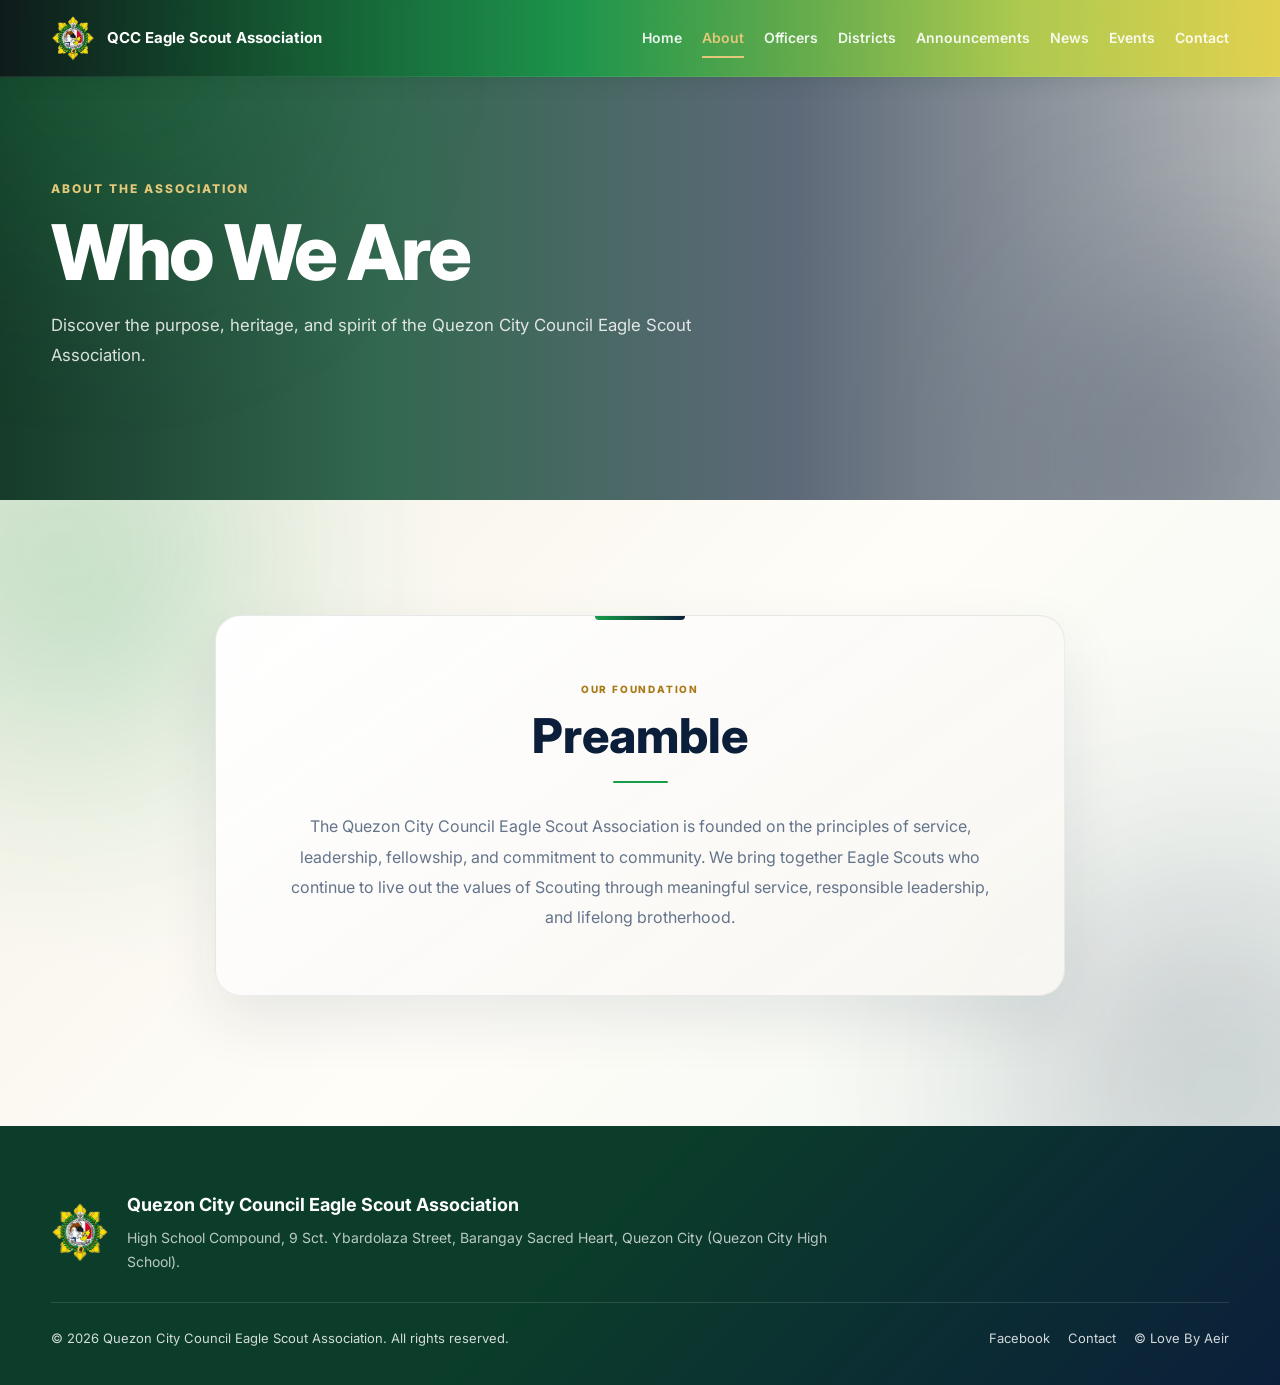
==== commit 138f0afe: "minor fix and add about page" ====
--- a/about.html
+++ b/about.html
@@ -1,268 +1,296 @@
-  <!DOCTYPE html>
-  <html lang="en">
-  <head>
+<!DOCTYPE html>
+<html lang="en">
+
+<head>
+
   <meta charset="UTF-8">
   <meta name="viewport" content="width=device-width, initial-scale=1.0">
 
-  <title>About | QCC-ESA</title>
+  <title>About | QCC Eagle Scout Association</title>
+
+  <link rel="icon" type="image/png" href="images/logo.png">
+
+  <!-- GOOGLE FONT -->
 
   <link rel="preconnect" href="https://fonts.googleapis.com">
-  <link rel="preconnect" href="https://fonts.gstatic.com" crossorigin>
+  <link
+    rel="preconnect"
+    href="https://fonts.gstatic.com"
+    crossorigin
+  >
 
   <link
     href="https://fonts.googleapis.com/css2?family=Inter:wght@400;500;600;700;800&display=swap"
     rel="stylesheet"
   >
 
-  <link rel="stylesheet" href="css/style.css">
-  <link rel="stylesheet" href="css/about.css">
+  <!-- MAIN CSS -->
+
+<link rel="stylesheet" href="css/navbar.css">
+<link rel="stylesheet" href="css/about.css">
+<link rel="stylesheet" href="css/animations.css">
+
 </head>
-  <body>
-
-  <header class="navbar">
-    <div class="container nav-content">
-      <a href="index.html" class="logo">
-        <img src="images/logo.png" alt="QCC-ESA Logo">
-        <span>QCC Eagle Scout Association</span>
-      </a>
-
-      <nav>
-      <a href="index.html">Home</a>
-      <a href="about.html">About</a>
-      <a href="officers.html">Officers</a>
-      <a href="districts.html">Districts</a>
-      <a href="announcements.html">Announcements</a>
-      <a href="news.html">News</a>
-      <a href="events.html">Events</a>
-      <a href="merch.html">Merch</a>
-      <a href="contact.html">Contact</a>
-      </nav>
-    </div>
-  </header>
-
-  <section class="hero hero-about" style="min-height: 55vh;">
-
-    <div class="hero-overlay"></div>
-
-    <div class="container hero-content">
-
-      <div class="hero-badge">
-        About Us
+
+
+<body>
+
+
+<!-- ============================================================
+     NAVBAR
+     ============================================================ -->
+
+<header class="site-navbar">
+
+  <div class="site-navbar-inner">
+
+    <!-- LOGO -->
+
+    <a
+      href="index.html"
+      class="site-logo"
+    >
+
+      <img
+        src="images/logo.png"
+        alt="QCC-ESA Logo"
+      >
+
+      <span>
+        QCC Eagle Scout Association
+      </span>
+
+    </a>
+
+
+    <!-- MOBILE MENU -->
+
+    <button
+      class="menu-toggle"
+      type="button"
+      aria-label="Open navigation menu"
+      aria-expanded="false"
+      aria-controls="site-navigation"
+    >
+
+      <span></span>
+      <span></span>
+      <span></span>
+
+    </button>
+
+
+    <!-- NAVIGATION -->
+
+    <nav
+      class="site-navigation"
+      id="site-navigation"
+      aria-label="Main navigation"
+    >
+
+      <a href="index.html">
+        Home
+      </a>
+
+      <a
+        href="about.html"
+        class="active"
+      >
+        About
+      </a>
+
+      <a href="officers.html">
+        Officers
+      </a>
+
+      <a href="districts.html">
+        Districts
+      </a>
+
+      <a href="announcements.html">
+        Announcements
+      </a>
+
+      <a href="news.html">
+        News
+      </a>
+
+      <a href="events.html">
+        Events
+      </a>
+
+      <a href="contact.html">
+        Contact
+      </a>
+
+    </nav>
+
+  </div>
+
+</header>
+
+
+<!-- MOBILE BACKDROP -->
+
+<div class="nav-backdrop"></div>
+
+
+<!-- ============================================================
+     MAIN
+     ============================================================ -->
+
+<main>
+
+
+  <!-- ==========================================================
+       ABOUT HERO
+       500PX
+       ========================================================== -->
+
+  <section class="about-hero">
+
+    <div class="about-hero-overlay"></div>
+
+    <div class="about-hero-content">
+
+      <span class="about-hero-eyebrow">
+        ABOUT THE ASSOCIATION
+      </span>
+
+      <h1>
+        Who We Are
+      </h1>
+
+      <p>
+        Discover the purpose, heritage, and spirit of the
+        Quezon City Council Eagle Scout Association.
+      </p>
+
+    </div>
+
+  </section>
+
+
+  <!-- ==========================================================
+       PREAMBLE
+       ========================================================== -->
+
+  <section class="about-preamble-section">
+
+    <div class="about-preamble-container">
+
+      <div class="about-preamble-card">
+
+        <span class="about-preamble-eyebrow">
+          OUR FOUNDATION
+        </span>
+
+        <h2>
+          Preamble
+        </h2>
+
+        <div class="about-preamble-line"></div>
+
+        <p>
+          The Quezon City Council Eagle Scout Association is
+          founded on the principles of service, leadership,
+          fellowship, and commitment to community. We bring
+          together Eagle Scouts who continue to live out the
+          values of Scouting through meaningful service,
+          responsible leadership, and lifelong brotherhood.
+        </p>
+
       </div>
 
-      <h1>
-        About QCC Eagle Scout Association
-      </h1>
+    </div>
+
+  </section>
+
+
+</main>
+
+
+<!-- ============================================================
+     FOOTER
+     ============================================================ -->
+
+<footer class="site-footer">
+
+  <div class="site-footer-inner">
+
+
+    <!-- BRAND -->
+
+    <div class="footer-brand">
+
+      <img
+        src="images/logo.png"
+        alt="QCC-ESA Logo"
+      >
+
+      <div>
+
+        <h3>
+          Quezon City Council Eagle Scout Association
+        </h3>
+
+        <p>
+          High School Compound, 9 Sct. Ybardolaza Street,
+          Barangay Sacred Heart, Quezon City
+          (Quezon City High School).
+        </p>
+
+      </div>
+
+    </div>
+
+
+    <!-- FOOTER BOTTOM -->
+
+    <div class="footer-bottom">
 
       <p>
-        The official organization of Eagle Scouts within the Quezon City Council of the Boy Scouts of the Philippines.
+        © 2026 Quezon City Council Eagle Scout Association.
+        All rights reserved.
       </p>
 
-    </div>
-
-  </section>
-
-  <section class="pre-humble-section">
-    <div class="pre-humble-container">
-      <span class="section-label">Our Foundation</span>
-
-      <h2>Pre-Humble</h2>
-
-      <p class="preamble-text">
-        We, the Quezon City Council - Eagle Scout Association, imploring the aid
-        of the Almighty Lord, and in order to foster unity and camaraderie
-        through peace, support and defend the constitution and the duly
-        constituted government of the Republic of the Philippines, promote peace,
-        brotherhood, and enhance the general welfare of its members, do hereby
-        approve, adopt and promulgate this Constitution.
-      </p>
-    </div>
-  </section>
-
-  <section class="section history-section">
-    <div class="container">
-
-      <div class="section-header">
-        <h2>Our History</h2>
+      <div class="footer-links">
+
+        <a
+          href="https://www.facebook.com/qceaglescout"
+          target="_blank"
+          rel="noopener noreferrer"
+        >
+          Facebook
+        </a>
+
+        <a href="contact.html">
+          Contact
+        </a>
+
+        <a
+          href="https://www.facebook.com/aeirplx"
+          target="_blank"
+          rel="noopener noreferrer"
+        >
+          © Love By Aeir
+        </a>
+
       </div>
 
-      <div class="card history-card">
-        <p>
-          QCC-ESA was originally established in <strong>2012</strong> as the
-          <strong>Eagle Scout Organization of Quezon City (ESOQC)</strong>
-          through the initiative of <strong>Raoul Abraham Jeuel C. Roldan</strong>,
-          who served as its founding president.
-          The organization was created to unite Eagle Scouts of the Quezon City
-          Council and strengthen their participation in leadership and community service programs.
-        </p>
-
-        <p>
-          In <strong>September 2021</strong>, the Quezon City Council Eagle Scout Association
-          celebrated its <strong>9th Founding Anniversary</strong> through the 1st to 3rd Episode
-          of the <strong>President’s Podcast</strong>, followed by a raffle of exciting prizes.
-          During the celebration, the history and development of the organization were revisited,
-          including the beginnings of ESOQC and its eventual transition into the
-          Quezon City Council Eagle Scout Association.
-          Although the discussion documented important parts of the organization’s history,
-          no video recording or livestream archive of the episode was preserved.
-        </p>
-
-        <p>
-          As the organization expanded in membership and activities, it transitioned into the
-          <strong>Quezon City Council Eagle Scout Association (QCC-ESA)</strong> in
-          <strong>2017</strong>, reflecting its broader scope, strengthened organizational
-          structure, and long-term objectives.
-          <strong>Enrico Rafael B. Patulan</strong> served as the founding president of
-          QCC-ESA in its present organizational form.
-          By <strong>January 2018</strong>, the organization was first publicly identified online and referred to as QCC-ESA, representing the Eagle Scouts of the Quezon City Council.
-        </p>
-
-      </div>
-
-    </div>
-  </section>
-
-  <section class="section section-light">
-    <div class="container">
-
-      <div class="grid two">
-
-        <div class="card">
-          <h2>Mission</h2>
-
-          <p>
-            To unite and empower Eagle Scouts of the Quezon City Council through brotherhood, 
-            leadership development, service, civic responsibility, and meaningful engagement in 
-            the Scouting Movement and the community.
-          </p>
-        </div>
-
-        <div class="card">
-          <h2>Vision</h2>
-
-          <p>
-            A united community of Eagle Scouts committed to leadership, brotherhood, 
-            service, and the development of responsible citizens who uphold the ideals of Scouting.
-          </p>
-        </div>
-
-      </div>
-
-    </div>
-  </section>
-
-  <section class="section">
-    <div class="container">
-
-      <div class="section-header">
-        <h2>Timeline</h2>
-      </div>
-
-      <div class="timeline-card">
-        <div class="timeline-image">
-          <img src="images/timeline-2012.jpg" alt="Association Established">
-        </div>
-
-        <div class="timeline-content">
-          <div class="timeline-badge">
-            <span class="year">2012</span>
-            <span class="label">ESO</span>
-          </div>
-
-          <div class="timeline-text">
-            <h3>Association Established</h3>
-            <p>
-              The <strong>Eagle Scout Organization of Quezon City (ESOQC)</strong>
-              was established to unite Eagle Scouts across the six congressional
-              districts of Quezon City, strengthen fellowship, and promote
-              leadership and community service in support of the Boy Scouts of
-              the Philippines.
-            </p>
-          </div>
-        </div>
-      </div>
-
-      <div class="timeline-card">
-        <div class="timeline-image">
-          <img src="images/timeline-2021.jpg" alt="Transition to QCC-ESA">
-        </div>
-
-        <div class="timeline-content">
-          <div class="timeline-badge">
-            <span class="year">2017</span>
-            <span class="label">ESA</span>
-          </div>
-
-          <div class="timeline-text">
-            <h3>Transition to QCC-ESA</h3>
-            <p>
-              The Eagle Scout Organization of Quezon City (ESOQC) was reorganized
-              and officially transitioned into the
-              <strong>Quezon City Council Eagle Scout Association (QCC-ESA)</strong>,
-              strengthening district coordination, organizational governance,
-              and Eagle Scout engagement across Quezon City.
-            </p>
-          </div>
-        </div>
-      </div>
-
-      <div class="timeline-card">
-        <div class="timeline-image">
-          <img src="images/timeline-2026.jpg" alt="Continued Growth and Leadership Development">
-        </div>
-
-        <div class="timeline-content">
-          <div class="timeline-badge">
-            <span class="year">2026</span>
-            <span class="label">TDY</span>
-          </div>
-
-          <div class="timeline-text">
-            <h3>Continued Growth and Leadership Development</h3>
-            <p>
-              Today, the association continues to grow and strengthen its mission,
-              with more than <strong>100 active Eagle Scouts</strong> who remain
-              committed to supporting the organization. Through leadership
-              programs, fellowship, and community service initiatives, QCC-ESA
-              continues to empower its members and inspire the next generation of
-              youth leaders and community builders in Quezon City.
-            </p>
-          </div>
-        </div>
-      </div>
-
-    </div>
-  </section>
-
-  <footer class="footer">
-    <div class="container footer-content">
-
-      <div class="footer-brand">
-        <img src="images/logo.png" alt="QCC-ESA Logo">
-
-        <div>
-          <h3>Quezon City Council Eagle Scout Association</h3>
-          <p>High School Compound, 9 Sct. Ybardolaza Street, Barangay Sacred Heart, Quezon City (Quezon City High School)</p>
-        </div>
-      </div>
-
-      <div class="footer-bottom">
-        <p>© 2026 Quezon City Council Eagle Scout Association. All rights reserved.</p>
-
-        <div class="footer-links">
-          <a href="index.html">Home</a>
-          <a href="contact.html">Contact</a>
-          <p>
-    <a href="https://www.facebook.com/aeirplx" target="_blank" rel="noopener noreferrer">
-      © Love By Aeir
-    </a>
-  </p>
-        </div>
-      </div>
-
-    </div>
-  </footer>
-
-  <script src="js/script.js"></script>
-  </body>
-  </html>+    </div>
+
+
+  </div>
+
+</footer>
+
+
+<!-- ============================================================
+     JAVASCRIPT
+     ============================================================ -->
+
+<script src="js/style.js"></script>
+
+</body>
+</html>
--- a/css/navbar.css
+++ b/css/navbar.css
@@ -0,0 +1,1068 @@
+/* ============================================================
+   QCC-ESA SHARED NAVBAR + FOOTER
+   Desktop + Mobile
+   ============================================================ */
+
+
+/* ============================================================
+   1. VARIABLES
+   ============================================================ */
+
+:root {
+
+  --navy: #0b1f3a;
+  --navy-light: #13294b;
+
+  --green: #169d48;
+  --green-dark: #0e7a3a;
+  --green-light: #8fcb3c;
+
+  --gold: #c8a44d;
+  --gold-light: #e3c87a;
+
+  --ivory: #f8f6f1;
+  --white: #ffffff;
+
+  --text: #1f2937;
+  --muted: #64748b;
+
+  --border: #e7dcc0;
+
+  --shadow:
+    0 18px 45px rgba(11, 31, 58, 0.08);
+}
+
+
+/* ============================================================
+   2. RESET
+   ============================================================ */
+
+* {
+  margin: 0;
+  padding: 0;
+  box-sizing: border-box;
+}
+
+html {
+  scroll-behavior: smooth;
+}
+
+body {
+  min-height: 100vh;
+
+  margin: 0;
+  padding: 0;
+
+  font-family: "Inter", sans-serif;
+
+  background: var(--ivory);
+  color: var(--text);
+
+  line-height: 1.7;
+}
+
+img {
+  max-width: 100%;
+  display: block;
+}
+
+
+/* ============================================================
+   3. NAVBAR
+   ============================================================ */
+
+.site-navbar {
+
+  position: fixed;
+
+  top: 0;
+  left: 0;
+  right: 0;
+
+  z-index: 1000;
+
+  background:
+    linear-gradient(
+      90deg,
+      rgba(14, 22, 25, 0.90) 0%,
+      rgba(22, 157, 72, 0.84) 45%,
+      rgba(184, 216, 61, 0.80) 80%,
+      rgba(237, 215, 52, 0.80) 100%
+    );
+
+  backdrop-filter: blur(10px);
+  -webkit-backdrop-filter: blur(10px);
+
+  border-bottom:
+    1px solid rgba(255, 255, 255, 0.08);
+
+  box-shadow:
+    0 4px 20px rgba(8, 54, 31, 0.12);
+
+  overflow: hidden;
+}
+
+
+/* ============================================================
+   4. NAVBAR SHINE
+   ============================================================ */
+
+.site-navbar::before {
+
+  content: "";
+
+  position: absolute;
+
+  top: 0;
+  left: -30%;
+
+  width: 22%;
+  height: 100%;
+
+  background:
+    linear-gradient(
+      90deg,
+      transparent,
+      rgba(255, 255, 255, 0.18),
+      transparent
+    );
+
+  transform: skewX(-20deg);
+
+  animation:
+    navbarShine 8s ease-in-out infinite;
+
+  pointer-events: none;
+}
+
+@keyframes navbarShine {
+
+  0% {
+    left: -30%;
+  }
+
+  55% {
+    left: 120%;
+  }
+
+  100% {
+    left: 120%;
+  }
+
+}
+
+
+/* ============================================================
+   5. NAVBAR INNER
+   ============================================================ */
+
+.site-navbar-inner {
+
+  position: relative;
+  z-index: 2;
+
+  width: min(1180px, 92%);
+
+  min-height: 76px;
+
+  margin: 0 auto;
+
+  display: flex;
+
+  align-items: center;
+
+  justify-content: space-between;
+
+  gap: 25px;
+}
+
+
+/* ============================================================
+   6. LOGO
+   ============================================================ */
+
+.site-logo {
+
+  display: flex;
+
+  align-items: center;
+
+  gap: 12px;
+
+  color: #ffffff !important;
+
+  text-decoration: none !important;
+
+  font-size: 15px;
+
+  font-weight: 700;
+
+  white-space: nowrap;
+}
+
+.site-logo:visited,
+.site-logo:hover,
+.site-logo:active {
+  color: #ffffff !important;
+  text-decoration: none !important;
+}
+
+.site-logo span {
+  color: #ffffff !important;
+
+  text-decoration: none !important;
+
+  font-weight: 700;
+}
+
+.site-logo img {
+
+  width: 44px;
+  height: 44px;
+
+  object-fit: contain;
+}
+
+
+/* ============================================================
+   7. DESKTOP NAVIGATION
+   ============================================================ */
+
+.site-navigation {
+
+  display: flex;
+
+  align-items: center;
+
+  justify-content: flex-end;
+
+  gap: 20px;
+}
+
+.site-navigation a {
+
+  position: relative;
+
+  display: inline-block;
+
+  padding: 8px 0;
+
+  color:
+    rgba(255, 255, 255, 0.90) !important;
+
+  text-decoration: none !important;
+
+  font-size: 14px;
+
+  font-weight: 600;
+
+  transition:
+    color 0.25s ease;
+}
+
+
+/* GOLD UNDERLINE */
+
+.site-navigation a::after {
+
+  content: "";
+
+  position: absolute;
+
+  left: 0;
+  bottom: 0;
+
+  width: 0;
+  height: 2px;
+
+  background:
+    var(--gold-light);
+
+  transition:
+    width 0.25s ease;
+}
+
+.site-navigation a:hover,
+.site-navigation a.active {
+
+  color:
+    var(--gold-light) !important;
+}
+
+.site-navigation a:hover::after,
+.site-navigation a.active::after {
+
+  width: 100%;
+}
+
+
+/* ============================================================
+   8. MOBILE MENU BUTTON
+   ============================================================ */
+
+.menu-toggle {
+
+  display: none;
+
+  position: relative;
+
+  z-index: 1003;
+
+  width: 44px;
+  height: 44px;
+
+  padding: 9px;
+
+  border:
+    1px solid
+    rgba(255, 255, 255, 0.22);
+
+  border-radius: 12px;
+
+  background:
+    rgba(255, 255, 255, 0.08);
+
+  cursor: pointer;
+}
+
+.menu-toggle span {
+
+  display: block;
+
+  width: 100%;
+  height: 3px;
+
+  margin: 5px 0;
+
+  border-radius: 999px;
+
+  background:
+    #ffffff;
+
+  transition:
+    transform 0.3s ease,
+    opacity 0.3s ease;
+}
+
+
+/* ============================================================
+   9. MOBILE BACKDROP
+   ============================================================ */
+
+.nav-backdrop {
+
+  position: fixed;
+
+  inset: 0;
+
+  z-index: 1001;
+
+  background:
+    rgba(7, 15, 26, 0.58);
+
+  opacity: 0;
+
+  visibility: hidden;
+
+  pointer-events: none;
+
+  transition:
+    opacity 0.3s ease,
+    visibility 0.3s ease;
+}
+
+
+/* ============================================================
+   10. FOOTER
+   ============================================================ */
+
+.site-footer {
+
+  background:
+    linear-gradient(
+      135deg,
+      #0b3d2a 0%,
+      #0b3d2a 45%,
+      #0b1f3a 100%
+    );
+
+  color:
+    rgba(255, 255, 255, 0.82);
+
+  padding:
+    64px 0 36px;
+
+  box-shadow:
+    0 -12px 35px
+    rgba(11, 31, 58, 0.08);
+}
+
+.site-footer-inner {
+
+  width: min(1180px, 92%);
+
+  margin: 0 auto;
+}
+
+
+/* ============================================================
+   11. FOOTER BRAND
+   ============================================================ */
+
+.footer-brand {
+
+  display: flex;
+
+  align-items: center;
+
+  gap: 18px;
+
+  margin-bottom: 28px;
+}
+
+.footer-brand img {
+
+  width: 58px;
+  height: 58px;
+
+  object-fit: contain;
+}
+
+.footer-brand h3 {
+
+  margin-bottom: 6px;
+
+  color: #ffffff;
+
+  font-size: 18px;
+}
+
+.footer-brand p {
+
+  max-width: 720px;
+
+  margin: 0;
+
+  color:
+    rgba(255, 255, 255, 0.72);
+
+  font-size: 14px;
+
+  line-height: 1.7;
+}
+
+
+/* ============================================================
+   12. FOOTER BOTTOM
+   ============================================================ */
+
+.footer-bottom {
+
+  display: flex;
+
+  align-items: center;
+
+  justify-content: space-between;
+
+  gap: 20px;
+
+  padding-top: 24px;
+
+  border-top:
+    1px solid
+    rgba(255, 255, 255, 0.12);
+}
+
+.footer-bottom > p {
+
+  margin: 0;
+
+  font-size: 13px;
+}
+
+.footer-links {
+
+  display: flex;
+
+  align-items: center;
+
+  gap: 18px;
+}
+
+.footer-links a {
+
+  color:
+    rgba(255, 255, 255, 0.82);
+
+  text-decoration: none;
+
+  font-size: 13px;
+
+  transition:
+    color 0.25s ease;
+}
+
+.footer-links a:hover {
+
+  color:
+    var(--gold-light);
+}
+
+
+/* ============================================================
+   13. MOBILE NAVIGATION
+   ============================================================ */
+
+@media (max-width: 980px) {
+
+  .site-navbar-inner {
+    min-height: 72px;
+  }
+
+
+  /* HAMBURGER */
+
+  .menu-toggle {
+    display: block;
+  }
+
+
+  /* SLIDE MENU */
+
+  .site-navigation {
+
+    position: fixed;
+
+    top: 0;
+    right: 0;
+
+    z-index: 1002;
+
+    width: min(320px, 84vw);
+    height: 100vh;
+
+    padding:
+      100px 24px 30px;
+
+    display: flex;
+
+    flex-direction: column;
+
+    align-items: stretch;
+
+    justify-content: flex-start;
+
+    gap: 6px;
+
+    background:
+      linear-gradient(
+        160deg,
+        rgba(14, 122, 58, 0.42) 0%,
+        rgba(22, 157, 72, 0.28) 25%,
+        rgba(19, 41, 75, 0.24) 58%,
+        rgba(11, 31, 58, 0.50) 100%
+      ) !important;
+
+    backdrop-filter: blur(22px) saturate(160%);
+    -webkit-backdrop-filter: blur(22px) saturate(160%);
+
+    box-shadow:
+      -16px 0 40px
+      rgba(0, 0, 0, 0.30);
+
+    transform:
+      translateX(100%);
+
+    transition:
+      transform 0.35s ease;
+
+    overflow-y: auto;
+
+    visibility: visible;
+  }
+
+
+  /* OPEN */
+
+  body.menu-open .site-navigation {
+
+    transform:
+      translateX(0);
+  }
+
+
+  /* LINKS */
+
+  .site-navigation a {
+
+    display: block;
+
+    width: 100%;
+
+    padding:
+      14px 16px;
+
+    border-radius: 10px;
+
+    color:
+      rgba(255, 255, 255, 0.92) !important;
+
+    font-size: 15px;
+
+    font-weight: 600;
+  }
+
+  .site-navigation a::after {
+    display: none;
+  }
+
+  .site-navigation a:hover,
+  .site-navigation a.active {
+
+    background:
+      rgba(255, 255, 255, 0.09);
+
+    color:
+      var(--gold-light) !important;
+  }
+
+
+  /* BACKDROP */
+
+  body.menu-open .nav-backdrop {
+
+    opacity: 1;
+
+    visibility: visible;
+
+    pointer-events: auto;
+  }
+
+
+  /* PREVENT BODY SCROLL */
+
+  body.menu-open {
+    overflow: hidden;
+  }
+
+
+  /* HAMBURGER → X */
+
+  body.menu-open
+  .menu-toggle span:nth-child(1) {
+
+    transform:
+      translateY(8px)
+      rotate(45deg);
+  }
+
+  body.menu-open
+  .menu-toggle span:nth-child(2) {
+
+    opacity: 0;
+  }
+
+  body.menu-open
+  .menu-toggle span:nth-child(3) {
+
+    transform:
+      translateY(-8px)
+      rotate(-45deg);
+  }
+
+
+  /* FOOTER */
+
+  .footer-bottom {
+
+    flex-direction: column;
+
+    align-items: flex-start;
+  }
+
+}
+
+
+/* ============================================================
+   14. SMALL MOBILE
+   ============================================================ */
+
+@media (max-width: 600px) {
+
+  .site-logo {
+
+    font-size: 14px;
+  }
+
+  .site-logo img {
+
+    width: 40px;
+    height: 40px;
+  }
+
+  .site-footer {
+
+    padding:
+      50px 0 30px;
+  }
+
+  .footer-brand {
+
+    align-items: flex-start;
+  }
+
+  .footer-brand h3 {
+
+    font-size: 16px;
+  }
+
+  .footer-links {
+
+    flex-wrap: wrap;
+
+    gap:
+      12px 18px;
+  }
+
+}
+/* ============================================================
+   GLOBAL PAGE HEIGHT FIX
+   ============================================================ */
+
+html {
+  min-height: 100%;
+}
+
+body {
+  min-height: 100vh;
+
+  display: flex;
+  flex-direction: column;
+}
+
+main {
+  flex: 1 0 auto;
+}
+
+.site-footer {
+  flex-shrink: 0;
+  width: 100%;
+}
+/* ============================================================
+   MOBILE NAVIGATION
+   ============================================================ */
+
+@media (max-width: 980px) {
+
+  .site-navbar {
+    z-index: 1100;
+    overflow: visible;
+  }
+
+
+  /* ==========================================================
+     NAVBAR INNER
+     ========================================================== */
+
+  .site-navbar-inner {
+    min-height: 72px;
+
+    position: relative;
+
+    z-index: 1102;
+  }
+
+
+  /* ==========================================================
+     HAMBURGER
+     ========================================================== */
+
+  .menu-toggle {
+    display: block;
+
+    position: relative;
+
+    z-index: 1105;
+  }
+
+
+  /* ==========================================================
+     MOBILE DRAWER
+     ========================================================== */
+
+  .site-navigation {
+
+    position: fixed;
+
+    top: 72px;
+    right: 0;
+
+    z-index: 1101;
+
+    width: min(340px, 88vw);
+
+    height: calc(100vh - 72px);
+
+    padding: 24px 18px 30px;
+
+    display: flex;
+
+    flex-direction: column;
+
+    align-items: stretch;
+
+    justify-content: flex-start;
+
+    gap: 8px;
+
+
+    /* GLASS EFFECT — TRANSPARENT GREEN + NAVY */
+
+    background:
+      linear-gradient(
+        145deg,
+        rgba(14, 122, 58, 0.42) 0%,
+        rgba(22, 157, 72, 0.28) 24%,
+        rgba(19, 41, 75, 0.22) 58%,
+        rgba(11, 31, 58, 0.48) 100%
+      );
+
+    backdrop-filter: blur(22px) saturate(160%);
+    -webkit-backdrop-filter: blur(22px) saturate(160%);
+
+
+    /* BORDER */
+
+    border-left:
+      1px solid
+      rgba(143, 203, 60, 0.22);
+
+    border-top:
+      1px solid
+      rgba(255, 255, 255, 0.08);
+
+
+    /* SHADOW */
+
+    box-shadow:
+      -18px 0 45px
+      rgba(5, 20, 35, 0.28),
+
+      inset 1px 0 0
+      rgba(255, 255, 255, 0.06);
+
+
+    /* SLIDE */
+
+    transform:
+      translateX(100%);
+
+    transition:
+      transform 0.35s ease;
+
+
+    overflow-y: auto;
+
+    overscroll-behavior: contain;
+  }
+
+
+  /* ==========================================================
+     SUBTLE GLASS HIGHLIGHT
+     ========================================================== */
+
+  .site-navigation::before {
+
+    content: "";
+
+    position: absolute;
+
+    top: 0;
+    right: 0;
+    left: 0;
+
+    height: 1px;
+
+    background:
+      linear-gradient(
+        90deg,
+        transparent,
+        rgba(255,255,255,0.20),
+        transparent
+      );
+
+    pointer-events: none;
+  }
+
+
+  /* ==========================================================
+     OPEN
+     ========================================================== */
+
+  body.menu-open .site-navigation {
+    transform:
+      translateX(0);
+  }
+
+
+  /* ==========================================================
+     LINKS
+     ========================================================== */
+
+  .site-navigation a {
+
+    display: flex;
+
+    align-items: center;
+
+    width: 100%;
+
+    min-height: 52px;
+
+    padding:
+      13px 16px;
+
+    border-radius: 11px;
+
+    color:
+      rgba(255, 255, 255, 0.94) !important;
+
+    background:
+      rgba(255, 255, 255, 0.055);
+
+    border:
+      1px solid
+      rgba(255, 255, 255, 0.035);
+
+    text-decoration: none;
+
+    font-size: 15px;
+
+    font-weight: 600;
+
+    transition:
+      background 0.25s ease,
+      color 0.25s ease,
+      transform 0.25s ease,
+      border-color 0.25s ease;
+  }
+
+
+  .site-navigation a::after {
+    display: none;
+  }
+
+
+  /* HOVER */
+
+  .site-navigation a:hover {
+
+    background:
+      rgba(255, 255, 255, 0.10);
+
+    border-color:
+      rgba(255, 255, 255, 0.10);
+
+    color:
+      #e3c87a !important;
+
+    transform:
+      translateX(-3px);
+  }
+
+
+  /* ACTIVE */
+
+  .site-navigation a.active {
+
+    background:
+      linear-gradient(
+        90deg,
+        rgba(22, 157, 72, 0.24),
+        rgba(11, 31, 58, 0.16)
+      );
+
+    border-color:
+      rgba(143, 203, 60, 0.26);
+
+    color:
+      #e3c87a !important;
+  }
+
+
+  /* ==========================================================
+     BACKDROP
+     ========================================================== */
+
+  .nav-backdrop {
+
+    position: fixed;
+
+    inset: 0;
+
+    z-index: 1090;
+
+    background:
+      rgba(4, 12, 22, 0.48);
+
+    backdrop-filter: blur(2px);
+    -webkit-backdrop-filter: blur(2px);
+
+    opacity: 0;
+
+    visibility: hidden;
+
+    pointer-events: none;
+
+    transition:
+      opacity 0.3s ease,
+      visibility 0.3s ease;
+  }
+
+
+  body.menu-open .nav-backdrop {
+
+    opacity: 1;
+
+    visibility: visible;
+
+    pointer-events: auto;
+  }
+
+
+  /* ==========================================================
+     PREVENT PAGE SCROLL
+     ========================================================== */
+
+  body.menu-open {
+    overflow: hidden;
+  }
+
+
+  /* ==========================================================
+     HAMBURGER → X
+     ========================================================== */
+
+  body.menu-open
+  .menu-toggle span:nth-child(1) {
+
+    transform:
+      translateY(8px)
+      rotate(45deg);
+  }
+
+  body.menu-open
+  .menu-toggle span:nth-child(2) {
+
+    opacity: 0;
+  }
+
+  body.menu-open
+  .menu-toggle span:nth-child(3) {
+
+    transform:
+      translateY(-8px)
+      rotate(-45deg);
+  }
+
+}
--- a/css/about.css
+++ b/css/about.css
@@ -1,371 +1,588 @@
 /* ============================================================
-   ABOUT PAGE
-   EXCLUDING: NAVBAR / FOOTER / HERO
-   ============================================================ */
-
-/* ============================================================
-   ABOUT PAGE — HERO BACKGROUND
-   ============================================================ */
-
-.hero-about {
-  background:
-    linear-gradient(
-      90deg,
-      rgba(11, 31, 58, 0.88) 0%,
-      rgba(11, 31, 58, 0.72) 40%,
-      rgba(11, 31, 58, 0.52) 70%,
-      rgba(11, 31, 58, 0.38) 100%
-    ),
-    url("../images/hero-about.jpg") center / cover no-repeat;
-}
-
-/* ============================================================
-   SECTIONS
-   ============================================================ */
-
-.section {
-  padding: 88px 0;
-}
-
-.section-light {
-  background: var(--white);
-}
-
-.section-header {
-  display: flex;
-  align-items: center;
-  justify-content: space-between;
-
-  margin-bottom: 28px;
-
-  gap: 16px;
-}
-
-.section h2 {
-  color: #1e3a5f;
-}
-
-
-/* ============================================================
-   GENERIC GRIDS
-   ============================================================ */
-
-.grid {
-  display: grid;
-  gap: 24px;
-}
-
-.grid.two {
-  display: grid;
-
-  grid-template-columns:
-    repeat(2, minmax(0, 1fr));
-
-  gap: 24px;
-}
-
-
-/* ============================================================
-   GENERIC CARDS
-   Used by Mission / Vision
-   ============================================================ */
-
-.card {
-  height: auto;
-
-  min-height: 220px;
-
-  overflow: visible;
-
-  background: var(--white);
-
-  border: 1px solid var(--border);
-
-  border-radius: 22px;
-
-  padding: 28px;
-
-  box-shadow: var(--shadow);
-
-  transition:
-    transform 0.22s ease,
-    box-shadow 0.22s ease;
-}
-
-.card:hover {
-  transform: translateY(-6px);
-
-  box-shadow:
-    0 24px 55px rgba(11, 31, 58, 0.12);
-}
-
-
-/* ============================================================
-   HISTORY
-   ============================================================ */
-
-.history-section {
-  position: relative;
-
-  overflow: hidden;
-
-  background: var(--ivory);
-}
-
-.history-section::before {
-  content: "";
-
-  position: absolute;
-
-  top: 0;
-  right: 0;
-  bottom: 0;
-
-  width: 65%;
-
-  background:
-    linear-gradient(
-      to right,
-      var(--ivory) 0%,
-      rgba(248, 246, 241, 0.75) 35%,
-      rgba(248, 246, 241, 0.25) 100%
-    ),
-    url("../images/history.jpg") center / cover no-repeat;
-
-  opacity: 0.75;
-
-  z-index: 0;
-}
-
-.history-section .container,
-.history-section .section-header {
-  position: relative;
-
-  z-index: 2;
-}
-
-.history-card {
-  position: relative;
-
-  z-index: 2;
-
-  background: #ffffff;
-
-  border: 1px solid var(--border);
-
-  border-radius: 22px;
-
-  padding: 32px;
-
-  box-shadow:
-    0 20px 50px rgba(11, 31, 58, 0.10),
-    0 4px 15px rgba(11, 31, 58, 0.04);
-}
-
-.history-card p {
-  position: relative;
-
-  z-index: 3;
-
-  color: var(--muted);
-
-  text-align: justify;
-
-  line-height: 1.6;
-
-  margin-top: 15px;
-}
-
-
-/* ============================================================
-   PRE-HUMBLE / FOUNDATION
-   ============================================================ */
-
-.pre-humble-section {
-  padding: 90px 20px;
-
-  background: #f5f5f2;
-}
-
-.pre-humble-container {
-  position: relative;
-
-  z-index: 2;
-
-  max-width: 1056px;
-
-  margin: 0 auto;
-
-  padding: 55px 65px;
-
-  background: rgba(255, 255, 255, 0.96);
-
-  border-radius: 24px;
-
-  text-align: center;
-
-  box-shadow:
-    0 20px 50px rgba(15, 43, 70, 0.08),
-    0 4px 12px rgba(15, 43, 70, 0.04);
-}
-
-.pre-humble-container h2 {
-  margin: 0 0 30px;
-
-  color: #12345a;
-
-  font-size: 42px;
-
-  font-weight: 700;
-}
-
-.section-label {
-  display: inline-block;
-
-  padding: 9px 18px;
-
-  border: 1px solid #c6a45b;
-
-  border-radius: 30px;
-
-  color: #b08a3c;
-
-  font-weight: 600;
-
-  font-size: 14px;
-
-  margin-bottom: 15px;
-}
-
-.preamble-text {
-  max-width: 850px;
-
-  margin: 0 auto;
-
-  color: #53657a;
-
-  font-size: 17px;
-
-  line-height: 1.9;
-
-  text-align: justify;
-}
-
-
-/* ============================================================
-   TIMELINE
-   ============================================================ */
-
-.timeline-card {
-  background: #fff;
-
-  border: 1px solid #e7dcc0;
-
-  border-radius: 24px;
-
-  overflow: hidden;
-
-  box-shadow:
-    0 12px 30px rgba(11, 31, 58, 0.06);
-
-  margin-bottom: 32px;
-}
-
-.timeline-image {
-  width: 100%;
-
-  height: 400px;
-
-  overflow: hidden;
-}
-
-.timeline-image img {
-  width: 100%;
-  height: 100%;
-
-  object-fit: cover;
-
-  display: block;
-}
-
-.timeline-content {
-  display: flex;
-
-  gap: 24px;
-
-  padding: 28px;
-}
-
-.timeline-badge {
-  width: 90px;
-
-  min-width: 90px;
-
-  height: 90px;
-
-  background: #0b1f3a;
-
-  border-radius: 20px;
-
-  display: flex;
-
-  flex-direction: column;
-
-  align-items: center;
-
-  justify-content: center;
-
-  color: #fff;
-}
-
-.timeline-badge .year {
-  font-size: 14px;
-
-  color: #e3c87a;
-
-  font-weight: 700;
-}
-
-.timeline-badge .label {
-  font-size: 28px;
-
-  font-weight: 800;
-
-  line-height: 1;
-}
-
-.timeline-text h3 {
-  color: #0b1f3a;
-
-  font-size: 2rem;
-
-  margin-bottom: 12px;
-}
-
-.timeline-text p {
-  color: #64748b;
-
-  line-height: 1.8;
-}
-
-
-/* ============================================================
-   RESPONSIVE
-   ============================================================ */
-
-@media (max-width: 980px) {
-
-  .grid.three,
-  .grid.two {
-    grid-template-columns: 1fr;
-  }
-
-  .section-header {
-    flex-direction: column;
-
-    align-items: flex-start;
-  }
-
+   QCC-ESA ABOUT PAGE
+   ============================================================ */
+
+
+/* ============================================================
+   BASIC RESET
+   ============================================================ */
+
+* {
+    box-sizing: border-box;
+}
+
+html {
+    scroll-behavior: smooth;
+}
+
+body {
+    margin: 0;
+
+    font-family: "Inter", sans-serif;
+
+    background: #f7f4ed;
+
+    color: #0b1f3a;
+}
+
+
+/* ============================================================
+   ABOUT HERO
+   500PX
+   ============================================================ */
+
+.about-hero {
+    position: relative;
+
+    width: 100%;
+    height: 500px;
+
+    display: flex;
+    align-items: center;
+
+    overflow: hidden;
+
+    isolation: isolate;
+
+    background:
+        url("../images/hero/hero-about.jpg")
+        center center / cover no-repeat;
+}
+
+
+/* ============================================================
+   HERO OVERLAY
+   ============================================================ */
+
+.about-hero-overlay {
+    position: absolute;
+
+    inset: 0;
+
+    background:
+        linear-gradient(
+            90deg,
+            rgba(5, 45, 27, 0.93) 0%,
+            rgba(8, 73, 45, 0.82) 30%,
+            rgba(11, 31, 58, 0.65) 62%,
+            rgba(11, 31, 58, 0.28) 100%
+        );
+
+    z-index: 1;
+}
+
+
+/* ============================================================
+   HERO GREEN GLOW
+   ============================================================ */
+
+.about-hero::before {
+    content: "";
+
+    position: absolute;
+
+    width: 420px;
+    height: 420px;
+
+    top: -160px;
+    left: -110px;
+
+    border-radius: 50%;
+
+    background:
+        rgba(22, 157, 72, 0.18);
+
+    filter: blur(90px);
+
+    pointer-events: none;
+
+    z-index: 2;
+
+    animation:
+        aboutGreenGlow
+        12s
+        ease-in-out
+        infinite
+        alternate;
+}
+
+
+/* ============================================================
+   HERO NAVY GLOW
+   ============================================================ */
+
+.about-hero::after {
+    content: "";
+
+    position: absolute;
+
+    width: 400px;
+    height: 400px;
+
+    right: -150px;
+    bottom: -160px;
+
+    border-radius: 50%;
+
+    background:
+        rgba(11, 31, 58, 0.24);
+
+    filter: blur(90px);
+
+    pointer-events: none;
+
+    z-index: 2;
+
+    animation:
+        aboutNavyGlow
+        14s
+        ease-in-out
+        infinite
+        alternate;
+}
+
+
+/* ============================================================
+   HERO ANIMATIONS
+   ============================================================ */
+
+@keyframes aboutGreenGlow {
+
+    0% {
+        transform:
+            translate(0, 0)
+            scale(1);
+
+        opacity: 0.55;
+    }
+
+    100% {
+        transform:
+            translate(55px, 30px)
+            scale(1.12);
+
+        opacity: 0.78;
+    }
+}
+
+
+@keyframes aboutNavyGlow {
+
+    0% {
+        transform:
+            translate(0, 0)
+            scale(1);
+
+        opacity: 0.45;
+    }
+
+    100% {
+        transform:
+            translate(-50px, -25px)
+            scale(1.12);
+
+        opacity: 0.68;
+    }
+}
+
+
+/* ============================================================
+   HERO CONTENT
+   ============================================================ */
+
+.about-hero-content {
+    position: relative;
+
+    z-index: 3;
+
+    width:
+        min(1180px, 92%);
+
+    margin:
+        0 auto;
+
+    padding-top: 45px;
+
+    color: #ffffff;
+}
+
+
+/* ============================================================
+   HERO EYEBROW
+   ============================================================ */
+
+.about-hero-eyebrow {
+    display: inline-block;
+
+    margin-bottom: 14px;
+
+    color: #e3c87a;
+
+    font-size: 12px;
+
+    font-weight: 800;
+
+    letter-spacing: 2px;
+
+    text-transform: uppercase;
+}
+
+
+/* ============================================================
+   HERO TITLE
+   ============================================================ */
+
+.about-hero h1 {
+    max-width: 800px;
+
+    margin:
+        0 0 18px;
+
+    color: #ffffff;
+
+    font-size:
+        clamp(3rem, 6vw, 5.2rem);
+
+    line-height: 1.02;
+
+    letter-spacing: -0.04em;
+
+    font-weight: 800;
+}
+
+
+/* ============================================================
+   HERO DESCRIPTION
+   ============================================================ */
+
+.about-hero p {
+    max-width: 650px;
+
+    margin: 0;
+
+    color:
+        rgba(255, 255, 255, 0.84);
+
+    font-size: 1.05rem;
+
+    line-height: 1.8;
+}
+
+
+/* ============================================================
+   PREAMBLE SECTION
+   ============================================================ */
+
+.about-preamble-section {
+    position: relative;
+
+    width: 100%;
+
+    padding:
+        115px
+        0
+        130px;
+
+    overflow: hidden;
+
+    isolation: isolate;
+
+    background:
+        radial-gradient(
+            circle at 8% 18%,
+            rgba(22, 157, 72, 0.10),
+            transparent 28%
+        ),
+        radial-gradient(
+            circle at 92% 82%,
+            rgba(11, 31, 58, 0.08),
+            transparent 30%
+        ),
+        linear-gradient(
+            135deg,
+            #f5f1e8 0%,
+            #fffdf8 50%,
+            #f1f7f2 100%
+        );
+}
+
+
+/* ============================================================
+   PREAMBLE GREEN BLOB
+   ============================================================ */
+
+.about-preamble-section::before {
+    content: "";
+
+    position: absolute;
+
+    width: 360px;
+    height: 360px;
+
+    left: -120px;
+    top: -130px;
+
+    border-radius: 50%;
+
+    background:
+        rgba(22, 157, 72, 0.13);
+
+    filter: blur(90px);
+
+    pointer-events: none;
+
+    z-index: 0;
+
+    animation:
+        preambleGreenBlob
+        13s
+        ease-in-out
+        infinite
+        alternate;
+}
+
+
+/* ============================================================
+   PREAMBLE NAVY BLOB
+   ============================================================ */
+
+.about-preamble-section::after {
+    content: "";
+
+    position: absolute;
+
+    width: 380px;
+    height: 380px;
+
+    right: -130px;
+    bottom: -150px;
+
+    border-radius: 50%;
+
+    background:
+        rgba(11, 31, 58, 0.11);
+
+    filter: blur(95px);
+
+    pointer-events: none;
+
+    z-index: 0;
+
+    animation:
+        preambleNavyBlob
+        15s
+        ease-in-out
+        infinite
+        alternate;
+}
+
+
+/* ============================================================
+   PREAMBLE BLOB ANIMATIONS
+   ============================================================ */
+
+@keyframes preambleGreenBlob {
+
+    0% {
+        transform:
+            translate(0, 0)
+            scale(1);
+
+        opacity: 0.40;
+    }
+
+    100% {
+        transform:
+            translate(55px, 35px)
+            scale(1.14);
+
+        opacity: 0.65;
+    }
+}
+
+
+@keyframes preambleNavyBlob {
+
+    0% {
+        transform:
+            translate(0, 0)
+            scale(1);
+
+        opacity: 0.35;
+    }
+
+    100% {
+        transform:
+            translate(-55px, -25px)
+            scale(1.14);
+
+        opacity: 0.58;
+    }
+}
+
+
+/* ============================================================
+   PREAMBLE CONTAINER
+   ============================================================ */
+
+.about-preamble-container {
+    position: relative;
+
+    z-index: 2;
+
+    width:
+        min(980px, 90%);
+
+    margin:
+        0 auto;
+}
+
+
+/* ============================================================
+   PREAMBLE CARD
+   ============================================================ */
+
+.about-preamble-card {
+    position: relative;
+
+    max-width: 850px;
+
+    margin:
+        0 auto;
+
+    padding:
+        58px
+        65px
+        62px;
+
+    text-align: center;
+
+    border:
+        1px solid
+        rgba(11, 31, 58, 0.08);
+
+    border-radius: 26px;
+
+    background:
+        linear-gradient(
+            145deg,
+            rgba(255, 255, 255, 0.97),
+            rgba(248, 246, 241, 0.94)
+        );
+
+    box-shadow:
+        0 24px 60px
+        rgba(11, 31, 58, 0.09);
+
+    backdrop-filter: blur(10px);
+
+    -webkit-backdrop-filter: blur(10px);
+}
+
+
+/* ============================================================
+   PREAMBLE TOP ACCENT
+   ============================================================ */
+
+.about-preamble-card::before {
+    content: "";
+
+    position: absolute;
+
+    top: 0;
+    left: 50%;
+
+    width: 90px;
+    height: 4px;
+
+    transform:
+        translateX(-50%);
+
+    border-radius:
+        0 0 999px 999px;
+
+    background:
+        linear-gradient(
+            90deg,
+            #169d48,
+            #0b1f3a
+        );
+}
+
+
+/* ============================================================
+   PREAMBLE EYEBROW
+   ============================================================ */
+
+.about-preamble-eyebrow {
+    display: inline-block;
+
+    margin-bottom: 10px;
+
+    color: #a97916;
+
+    font-size: 10px;
+
+    font-weight: 800;
+
+    letter-spacing: 1.8px;
+
+    text-transform: uppercase;
+}
+
+
+/* ============================================================
+   PREAMBLE TITLE
+   ============================================================ */
+
+.about-preamble-card h2 {
+    margin:
+        0 0 18px;
+
+    color: #0b1f3a;
+
+    font-size:
+        clamp(2.1rem, 4vw, 3rem);
+
+    line-height: 1.15;
+
+    font-weight: 800;
+}
+
+
+/* ============================================================
+   PREAMBLE LINE
+   ============================================================ */
+
+.about-preamble-line {
+    width: 55px;
+    height: 2px;
+
+    margin:
+        0 auto 28px;
+
+    border-radius: 999px;
+
+    background:
+        #169d48;
+}
+
+
+/* ============================================================
+   PREAMBLE TEXT
+   ============================================================ */
+
+.about-preamble-card p {
+    max-width: 700px;
+
+    margin:
+        0 auto;
+
+    color: #64748b;
+
+    font-size: 1rem;
+
+    line-height: 1.9;
 }
 
 
@@ -375,51 +592,118 @@
 
 @media (max-width: 768px) {
 
-  .pre-humble-container {
-    padding: 40px 25px;
-  }
-
-  .pre-humble-container h2 {
-    font-size: 32px;
-  }
-
-  .preamble-text {
-    font-size: 16px;
-  }
-
-  .timeline-content {
-    flex-direction: column;
-  }
-
-  .timeline-badge {
-    width: 72px;
-
-    height: 72px;
-  }
-
-  .timeline-image {
-    height: 220px;
-  }
-
-  .timeline-text h3 {
-    font-size: 1.6rem;
-  }
-
-}
-
-
-/* ============================================================
-   SMALL MOBILE
-   ============================================================ */
-
-@media (max-width: 640px) {
-
-  .timeline-content {
-    flex-direction: column;
-  }
-
-  .timeline-image {
-    height: 220px;
-  }
+    .about-hero {
+        height: 500px;
+    }
+
+    .about-hero-content {
+        padding-top: 65px;
+    }
+
+    .about-hero h1 {
+        font-size:
+            clamp(
+                2.8rem,
+                9vw,
+                4.5rem
+            );
+    }
+
+    .about-hero p {
+        font-size: 1rem;
+    }
+
+    .about-preamble-section {
+        padding:
+            85px
+            0
+            100px;
+    }
+
+    .about-preamble-card {
+        padding:
+            48px
+            38px
+            52px;
+    }
+
+}
+
+
+/* ============================================================
+   MOBILE
+   ============================================================ */
+
+@media (max-width: 600px) {
+
+    .about-hero {
+        height: 500px;
+
+        background-position:
+            60% center;
+    }
+
+    .about-hero-content {
+        padding-top: 70px;
+    }
+
+    .about-hero-eyebrow {
+        font-size: 10px;
+    }
+
+    .about-hero h1 {
+        font-size: 2.8rem;
+        line-height: 1.05;
+    }
+
+    .about-hero p {
+        font-size: 0.96rem;
+        line-height: 1.75;
+    }
+
+    .about-preamble-section {
+        padding:
+            70px
+            0
+            80px;
+    }
+
+    .about-preamble-container {
+        width: 92%;
+    }
+
+    .about-preamble-card {
+        padding:
+            45px
+            24px
+            48px;
+
+        border-radius: 20px;
+    }
+
+    .about-preamble-card h2 {
+        font-size: 2.1rem;
+    }
+
+    .about-preamble-card p {
+        font-size: 0.94rem;
+        line-height: 1.8;
+    }
+
+}
+
+
+/* ============================================================
+   REDUCED MOTION
+   ============================================================ */
+
+@media (prefers-reduced-motion: reduce) {
+
+    .about-hero::before,
+    .about-hero::after,
+    .about-preamble-section::before,
+    .about-preamble-section::after {
+        animation: none;
+    }
 
 }
--- a/css/animations.css
+++ b/css/animations.css
@@ -0,0 +1,122 @@
+/* ============================================================
+   GLOBAL SCROLL REVEAL
+   ============================================================ */
+
+.scroll-reveal {
+    opacity: 0;
+
+    transform:
+        translateY(45px);
+
+    transition:
+        opacity 0.8s ease,
+        transform 0.8s cubic-bezier(0.22, 1, 0.36, 1);
+
+    transition-delay:
+        var(--reveal-delay, 0ms);
+
+    will-change:
+        opacity,
+        transform;
+}
+
+
+/* ============================================================
+   VISIBLE STATE
+   ============================================================ */
+
+.scroll-reveal.is-visible {
+    opacity: 1;
+
+    transform:
+        translateY(0);
+}
+
+
+/* ============================================================
+   DIFFERENT EFFECT FOR HERO SECTIONS
+   ============================================================ */
+
+main section:first-child {
+    --hero-reveal-distance: 0px;
+}
+
+
+/* ============================================================
+   CARDS
+   ============================================================ */
+
+.index-news-card.scroll-reveal,
+.index-event-card.scroll-reveal {
+    transform:
+        translateY(40px)
+        scale(0.98);
+}
+
+
+.index-news-card.scroll-reveal.is-visible,
+.index-event-card.scroll-reveal.is-visible {
+    transform:
+        translateY(0)
+        scale(1);
+}
+
+
+/* ============================================================
+   PREAMBLE / LARGE FEATURE CARDS
+   ============================================================ */
+
+.about-preamble-card.scroll-reveal {
+    transform:
+        translateY(50px)
+        scale(0.97);
+}
+
+
+.about-preamble-card.scroll-reveal.is-visible {
+    transform:
+        translateY(0)
+        scale(1);
+}
+
+
+/* ============================================================
+   FOOTER
+   ============================================================ */
+
+.site-footer.scroll-reveal {
+    transform:
+        translateY(30px);
+}
+
+
+/* ============================================================
+   ACCESSIBILITY
+   ============================================================ */
+
+@media (prefers-reduced-motion: reduce) {
+
+    .scroll-reveal,
+    .scroll-reveal.is-visible,
+    .index-news-card.scroll-reveal,
+    .index-news-card.scroll-reveal.is-visible,
+    .index-event-card.scroll-reveal,
+    .index-event-card.scroll-reveal.is-visible,
+    .about-preamble-card.scroll-reveal,
+    .about-preamble-card.scroll-reveal.is-visible {
+        opacity: 1;
+
+        transform: none;
+
+        transition: none;
+    }
+
+}
+/* ============================================================
+   FOOTER
+   ============================================================ */
+
+.site-footer.scroll-reveal {
+    transform:
+        translateY(30px);
+}
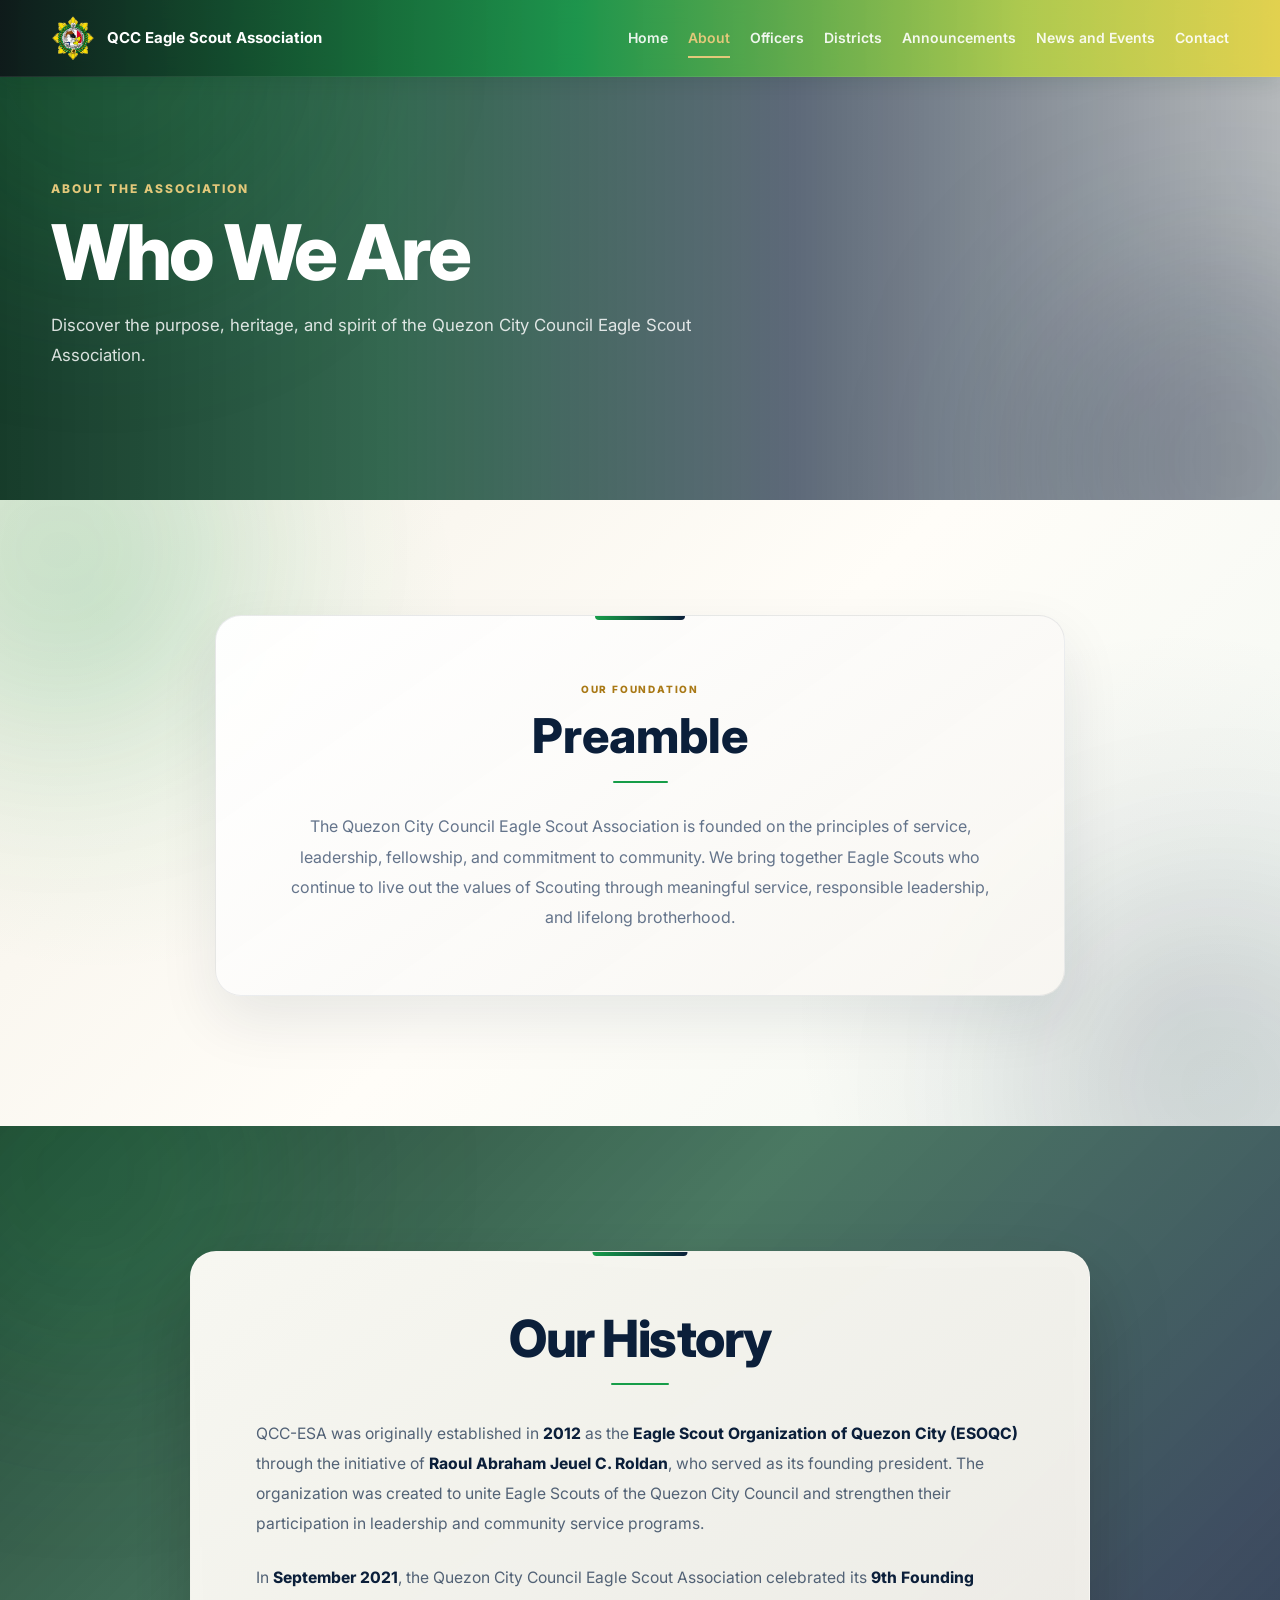
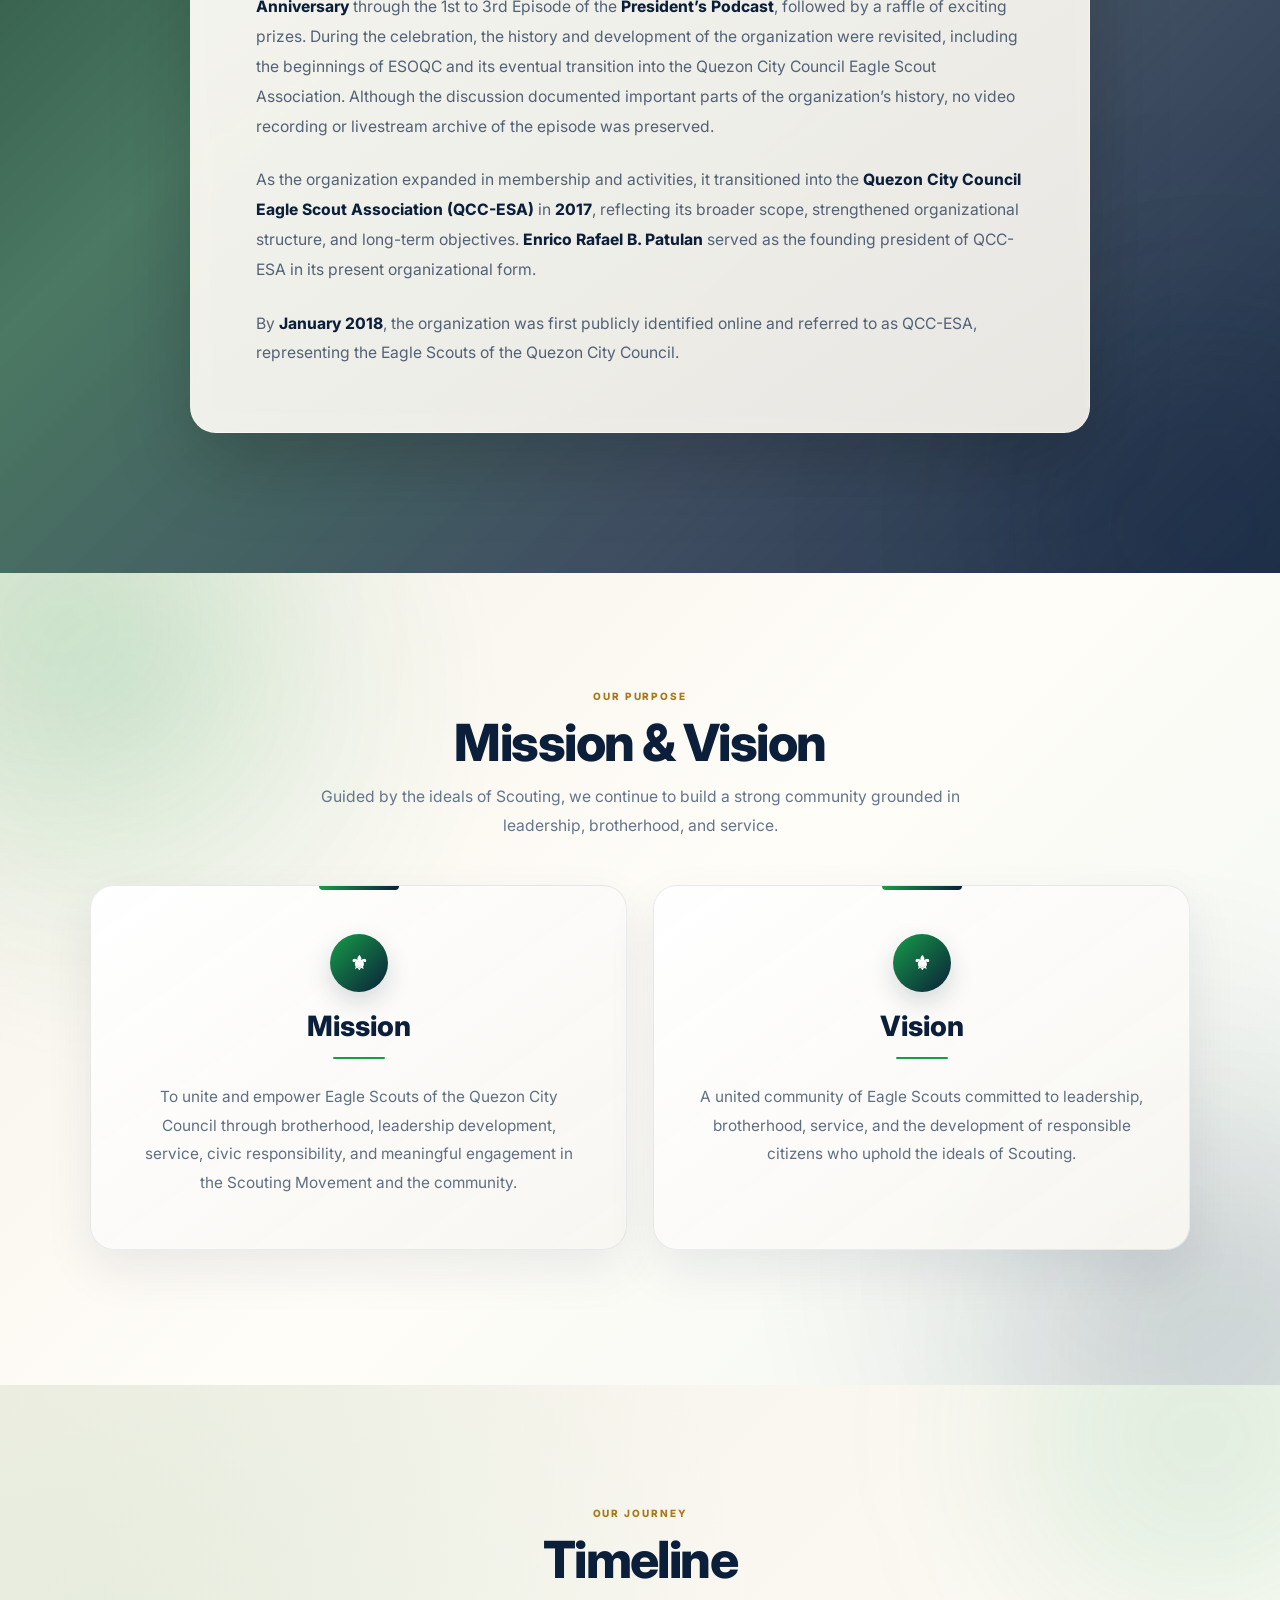
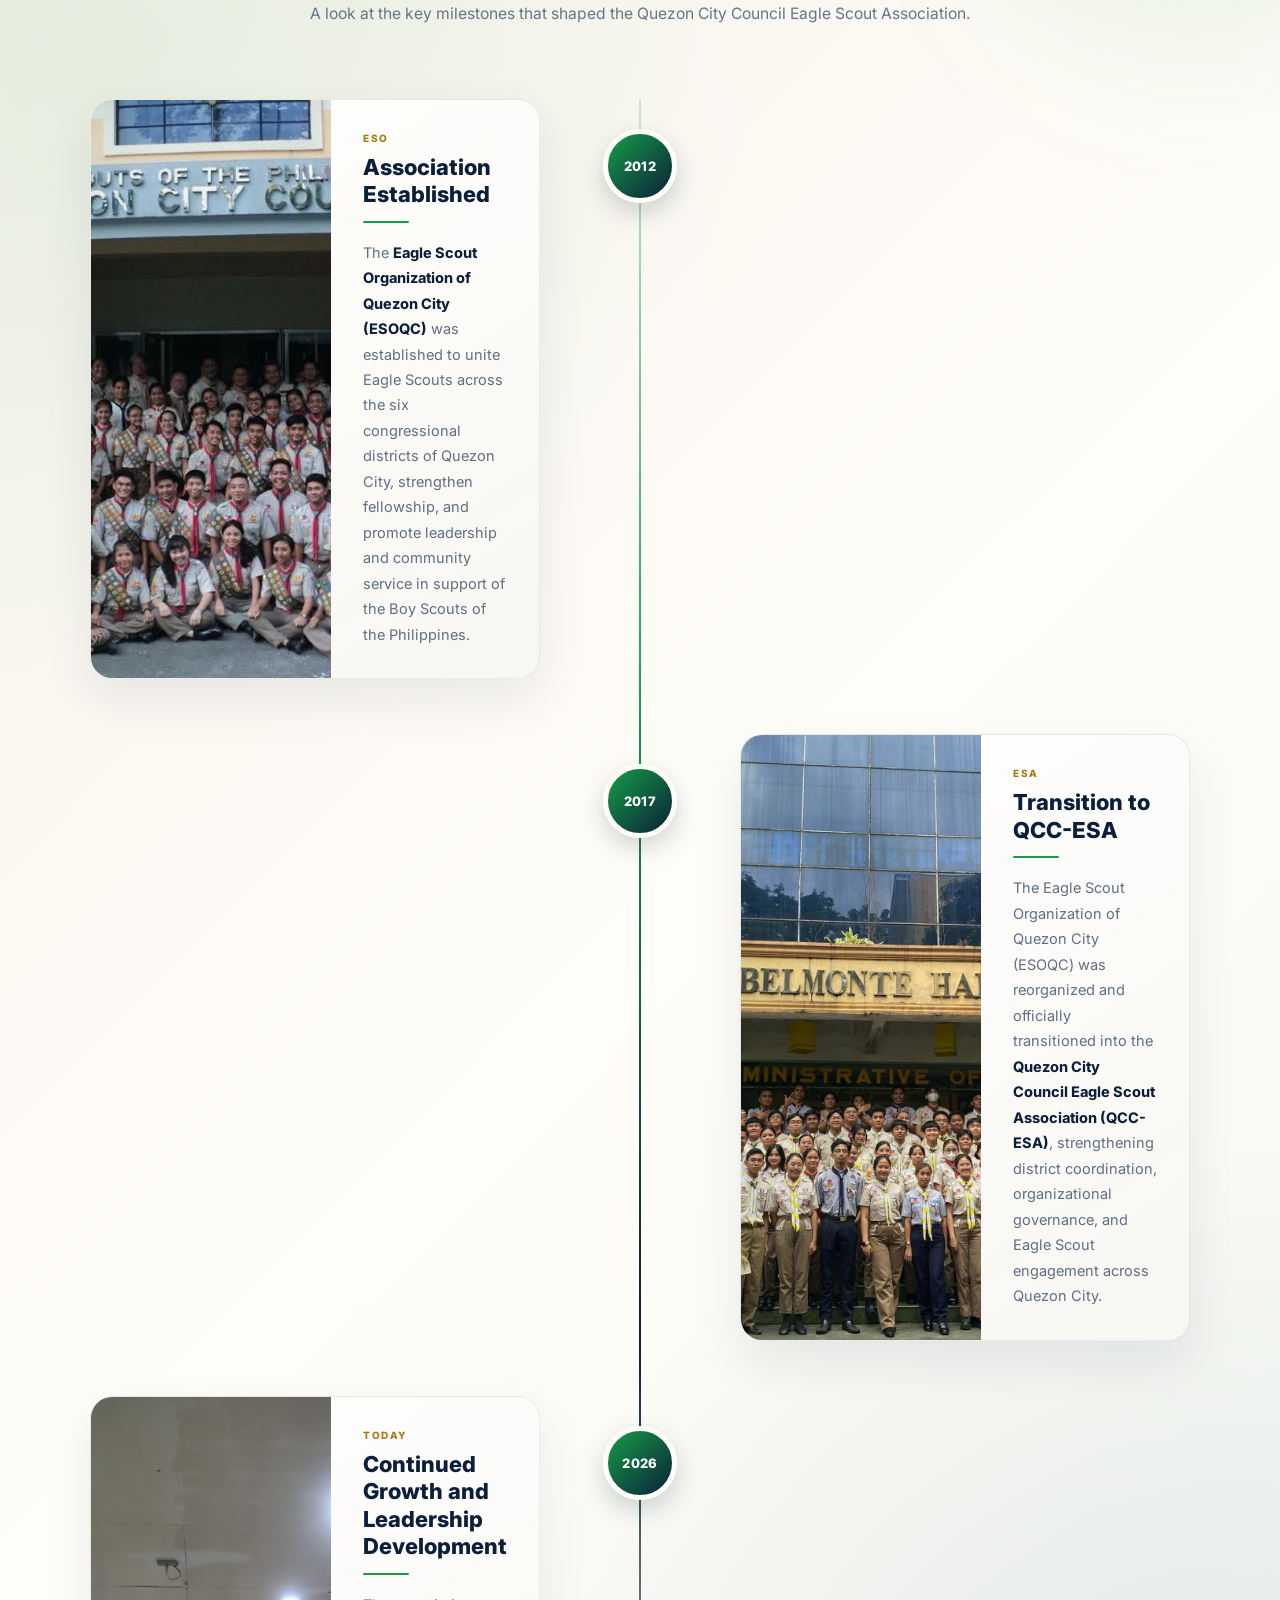
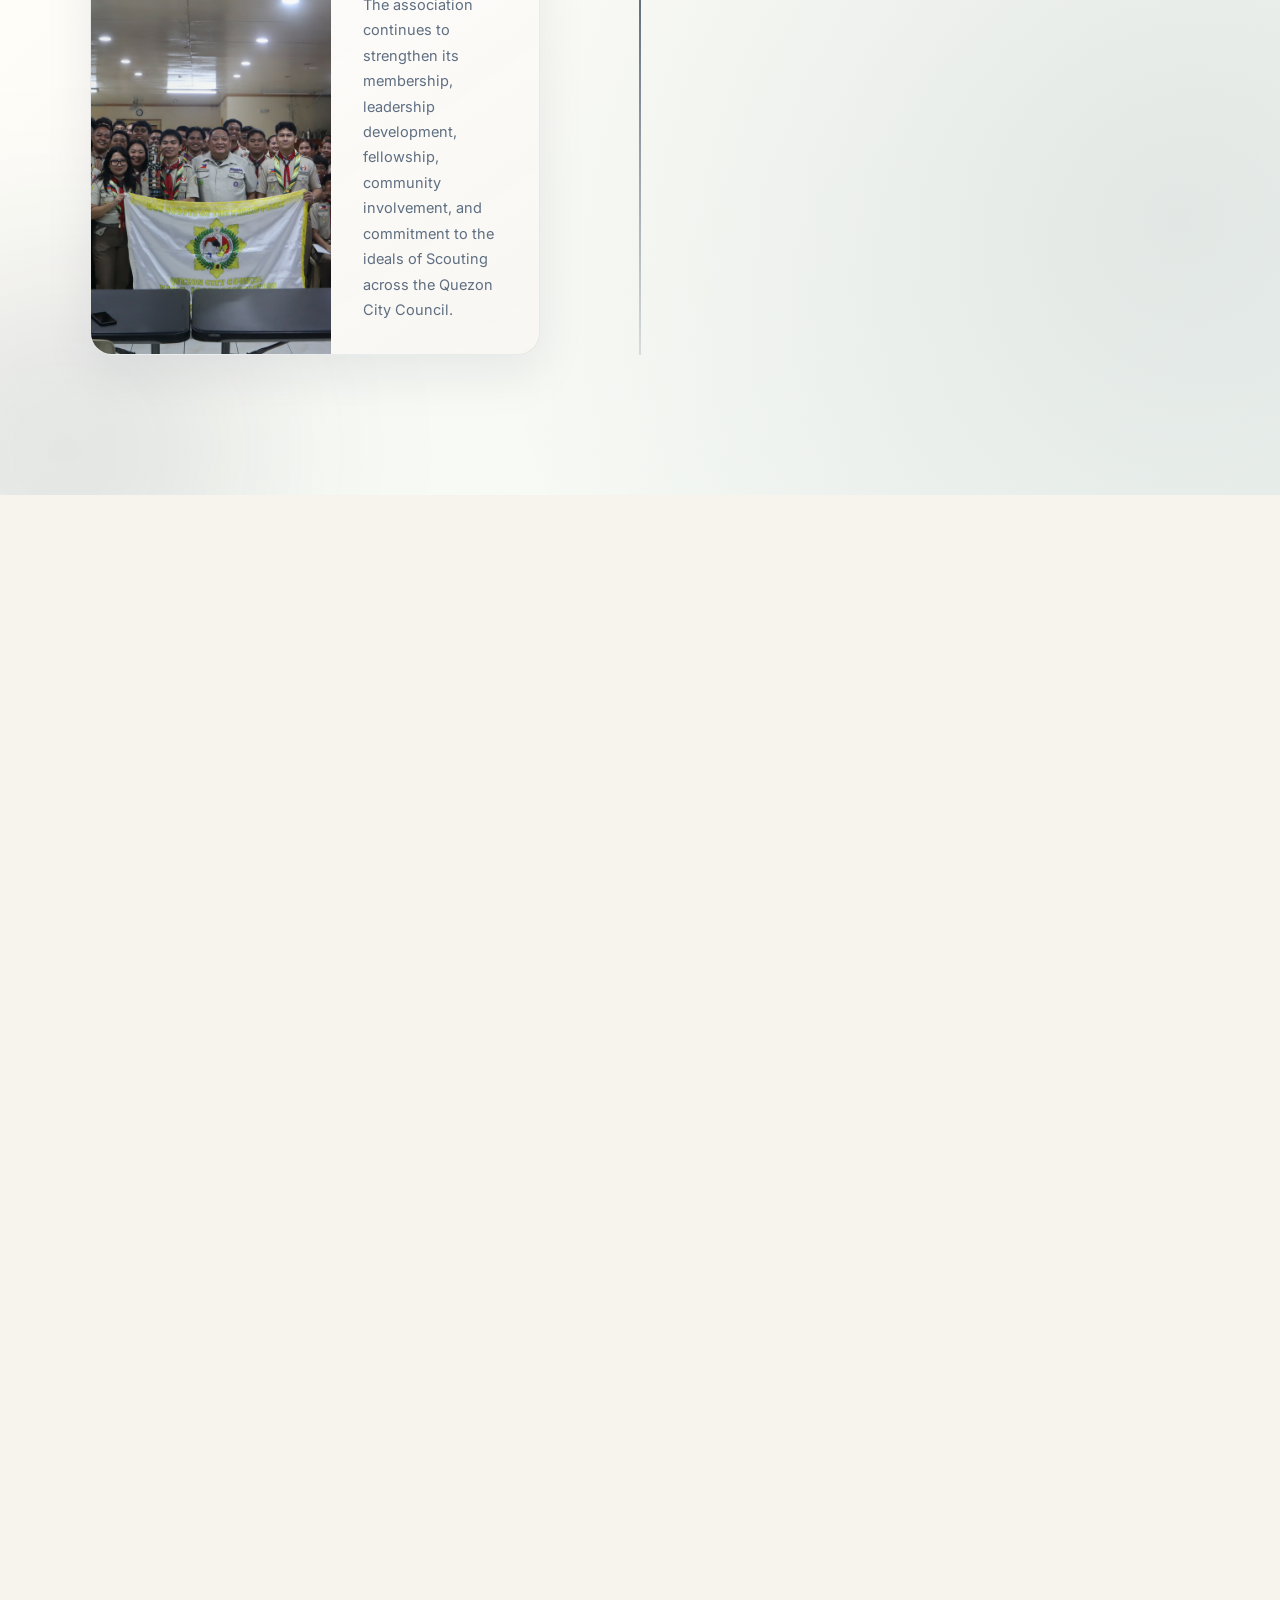
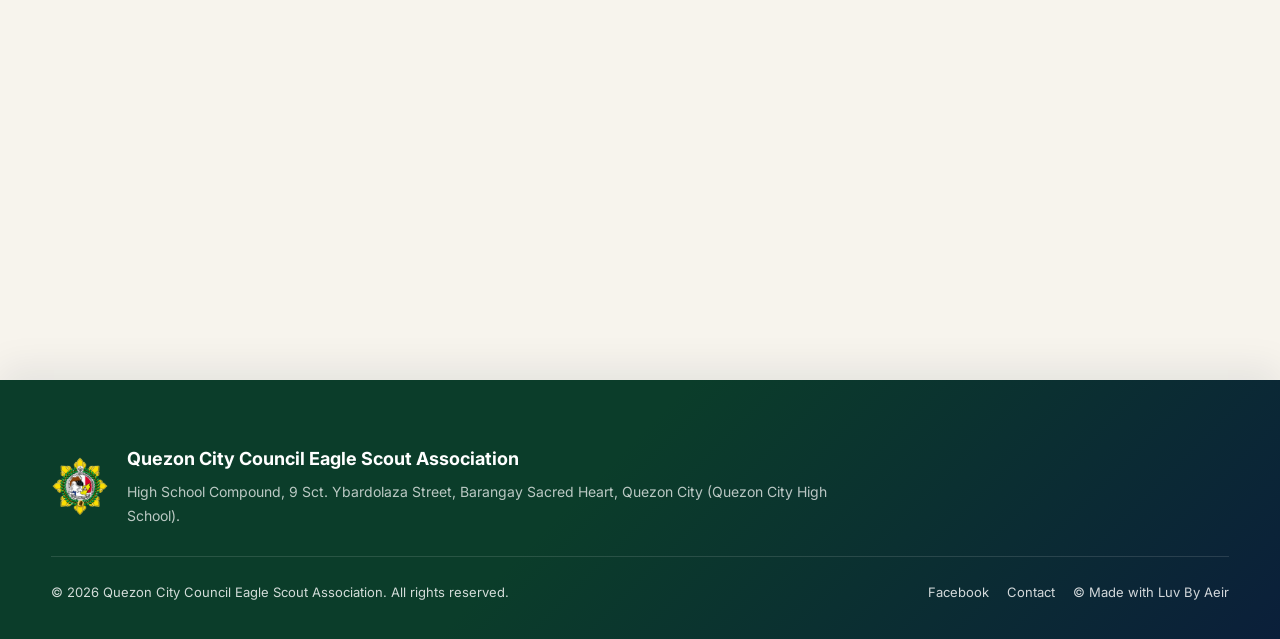
==== commit c10c5a11: "last update for about page" ====
--- a/about.html
+++ b/about.html
@@ -111,12 +111,8 @@
         Announcements
       </a>
 
-      <a href="news.html">
-        News
-      </a>
-
-      <a href="events.html">
-        Events
+      <a href="news-and-events.html">
+        News and Events
       </a>
 
       <a href="contact.html">
@@ -206,6 +202,557 @@
 
   </section>
 
+<!-- ==========================================================
+     OUR HISTORY
+     ========================================================== -->
+
+<section class="about-history-section">
+
+  <div class="about-history-overlay"></div>
+
+  <div class="about-history-container">
+
+    <article class="about-history-card">
+
+      <h2>
+        Our History
+      </h2>
+
+      <div class="about-history-line"></div>
+
+      <div class="about-history-content">
+
+        <p>
+          QCC-ESA was originally established in <strong>2012</strong>
+          as the <strong>Eagle Scout Organization of Quezon City
+          (ESOQC)</strong> through the initiative of
+          <strong>Raoul Abraham Jeuel C. Roldan</strong>, who served
+          as its founding president. The organization was created to
+          unite Eagle Scouts of the Quezon City Council and strengthen
+          their participation in leadership and community service
+          programs.
+        </p>
+
+        <p>
+          In <strong>September 2021</strong>, the Quezon City Council
+          Eagle Scout Association celebrated its
+          <strong>9th Founding Anniversary</strong> through the 1st to
+          3rd Episode of the <strong>President’s Podcast</strong>,
+          followed by a raffle of exciting prizes. During the
+          celebration, the history and development of the organization
+          were revisited, including the beginnings of ESOQC and its
+          eventual transition into the Quezon City Council Eagle Scout
+          Association. Although the discussion documented important
+          parts of the organization’s history, no video recording or
+          livestream archive of the episode was preserved.
+        </p>
+
+        <p>
+          As the organization expanded in membership and activities,
+          it transitioned into the
+          <strong>Quezon City Council Eagle Scout Association
+          (QCC-ESA)</strong> in <strong>2017</strong>, reflecting its
+          broader scope, strengthened organizational structure, and
+          long-term objectives. <strong>Enrico Rafael B. Patulan</strong>
+          served as the founding president of QCC-ESA in its present
+          organizational form.
+        </p>
+
+        <p>
+          By <strong>January 2018</strong>, the organization was first
+          publicly identified online and referred to as QCC-ESA,
+          representing the Eagle Scouts of the Quezon City Council.
+        </p>
+
+      </div>
+
+    </article>
+
+  </div>
+
+</section>
+<!-- END OUR HISTORY -->
+
+<!-- ==========================================================
+     MISSION & VISION
+     ========================================================== -->
+
+<section class="about-mission-vision-section">
+
+  <div class="about-mission-vision-container">
+
+    <!-- SECTION HEADER -->
+
+    <div class="about-mv-header">
+
+      <span class="about-mv-eyebrow">
+        OUR PURPOSE
+      </span>
+
+      <h2>
+        Mission &amp; Vision
+      </h2>
+
+      <p>
+        Guided by the ideals of Scouting, we continue to build
+        a strong community grounded in leadership, brotherhood,
+        and service.
+      </p>
+
+    </div>
+
+
+    <!-- ========================================================
+         TWO CARDS
+         ======================================================== -->
+
+    <div class="about-mv-grid">
+
+
+      <!-- ======================================================
+           MISSION
+           ====================================================== -->
+
+      <article class="about-mv-card mission-card">
+
+        <div class="about-mv-icon">
+          ⚜ 
+        </div>
+
+        <h3>
+          Mission
+        </h3>
+
+        <div class="about-mv-line"></div>
+
+        <p>
+          To unite and empower Eagle Scouts of the Quezon City
+          Council through brotherhood, leadership development,
+          service, civic responsibility, and meaningful engagement
+          in the Scouting Movement and the community.
+        </p>
+
+      </article>
+
+
+      <!-- ======================================================
+           VISION
+           ====================================================== -->
+
+      <article class="about-mv-card vision-card">
+
+        <div class="about-mv-icon">
+          ⚜
+        </div>
+
+        <h3>
+          Vision
+        </h3>
+
+        <div class="about-mv-line"></div>
+
+        <p>
+          A united community of Eagle Scouts committed to
+          leadership, brotherhood, service, and the development
+          of responsible citizens who uphold the ideals of
+          Scouting.
+        </p>
+
+      </article>
+
+
+    </div>
+    <!-- END MISSION & VISION GRID -->
+
+
+  </div>
+
+</section>
+
+<!-- END MISSION & VISION -->
+
+<!-- ==========================================================
+     TIMELINE
+     ========================================================== -->
+
+<section class="about-timeline-section">
+
+  <div class="about-timeline-container">
+
+    <!-- SECTION HEADER -->
+
+    <div class="about-timeline-header">
+
+      <span class="about-timeline-eyebrow">
+        OUR JOURNEY
+      </span>
+
+      <h2>
+        Timeline
+      </h2>
+
+      <p>
+        A look at the key milestones that shaped the
+        Quezon City Council Eagle Scout Association.
+      </p>
+
+    </div>
+
+
+    <!-- ========================================================
+         TIMELINE
+         ======================================================== -->
+
+    <div class="about-timeline">
+
+
+      <!-- ======================================================
+           TIMELINE ITEM — 2012
+           ====================================================== -->
+
+      <article class="about-timeline-item">
+
+        <div class="about-timeline-marker">
+
+          <span>
+            2012
+          </span>
+
+        </div>
+
+
+        <div class="about-timeline-card">
+
+          <div class="about-timeline-image">
+
+            <img
+              src="images/cards/timeline-2012.jpg"
+              alt="Association Established in 2012"
+            >
+
+          </div>
+
+
+          <div class="about-timeline-content">
+
+            <span class="about-timeline-label">
+              ESO
+            </span>
+
+            <h3>
+              Association Established
+            </h3>
+
+            <div class="about-timeline-line"></div>
+
+            <p>
+              The <strong>Eagle Scout Organization of Quezon City
+              (ESOQC)</strong> was established to unite Eagle Scouts
+              across the six congressional districts of Quezon City,
+              strengthen fellowship, and promote leadership and
+              community service in support of the Boy Scouts of
+              the Philippines.
+            </p>
+
+          </div>
+
+        </div>
+
+      </article>
+
+
+      <!-- ======================================================
+           TIMELINE ITEM — 2017
+           ====================================================== -->
+
+      <article class="about-timeline-item">
+
+        <div class="about-timeline-marker">
+
+          <span>
+            2017
+          </span>
+
+        </div>
+
+
+        <div class="about-timeline-card">
+
+          <div class="about-timeline-image">
+
+            <img
+              src="images/cards/timeline-2017.jpg"
+              alt="Transition to QCC-ESA"
+            >
+
+          </div>
+
+
+          <div class="about-timeline-content">
+
+            <span class="about-timeline-label">
+              ESA
+            </span>
+
+            <h3>
+              Transition to QCC-ESA
+            </h3>
+
+            <div class="about-timeline-line"></div>
+
+            <p>
+              The Eagle Scout Organization of Quezon City (ESOQC)
+              was reorganized and officially transitioned into the
+              <strong>Quezon City Council Eagle Scout Association
+              (QCC-ESA)</strong>, strengthening district coordination,
+              organizational governance, and Eagle Scout engagement
+              across Quezon City.
+            </p>
+
+          </div>
+
+        </div>
+
+      </article>
+
+
+      <!-- ======================================================
+           TIMELINE ITEM — 2026
+           ====================================================== -->
+
+      <article class="about-timeline-item">
+
+        <div class="about-timeline-marker">
+
+          <span>
+            2026
+          </span>
+
+        </div>
+
+
+        <div class="about-timeline-card">
+
+          <div class="about-timeline-image">
+
+            <img
+              src="images/cards/timeline-2026.jpg"
+              alt="Continued Growth and Leadership Development"
+            >
+
+          </div>
+
+
+          <div class="about-timeline-content">
+
+            <span class="about-timeline-label">
+              Today
+            </span>
+
+            <h3>
+              Continued Growth and Leadership Development
+            </h3>
+
+            <div class="about-timeline-line"></div>
+
+            <p>
+              The association continues to strengthen its
+              membership, leadership development, fellowship,
+              community involvement, and commitment to the
+              ideals of Scouting across the Quezon City Council.
+            </p>
+
+          </div>
+
+        </div>
+
+      </article>
+
+
+    </div>
+    <!-- END TIMELINE -->
+
+  </div>
+
+</section>
+
+<!-- END TIMELINE -->
+
+<!-- ==========================================================
+     LEADERSHIP ARCHIVES
+     ========================================================== -->
+
+<section class="about-leadership-section">
+
+  <div class="about-leadership-overlay"></div>
+
+  <div class="about-leadership-container">
+
+
+    <!-- SECTION HEADER -->
+
+    <div class="about-leadership-header">
+
+      <span class="about-leadership-eyebrow">
+        LEADERSHIP ARCHIVES
+      </span>
+
+      <h2>
+        Leadership Archives
+      </h2>
+
+      <p>
+        Explore the history of leadership and the individuals
+        who helped shape the Quezon City Council Eagle Scout Association.
+      </p>
+
+    </div>
+
+
+    <!-- ========================================================
+         ARCHIVE LINKS
+         ======================================================== -->
+
+    <div class="history-buttons">
+
+
+      <!-- ======================================================
+           PAST PRESIDENTS
+           ====================================================== -->
+
+      <a
+        href="past-presidents.html"
+        class="history-button"
+      >
+
+        <div class="history-button-icon">
+          ⚜
+        </div>
+
+        <div class="history-button-content">
+
+          <span>
+            LEADERSHIP RECORD
+          </span>
+
+          <strong>
+            Past Presidents
+          </strong>
+
+          <p>
+            View the former presidents who led the association
+            throughout its history.
+          </p>
+
+        </div>
+
+        <div class="history-button-arrow">
+          →
+        </div>
+
+      </a>
+
+
+      <!-- ======================================================
+           PREVIOUS EXECUTIVE OFFICERS
+           ====================================================== -->
+
+      <a
+        href="previous-executive-officers.html"
+        class="history-button"
+      >
+
+        <div class="history-button-icon">
+            ⚜
+        </div>
+
+        <div class="history-button-content">
+
+          <span>
+            ORGANIZATIONAL HISTORY
+          </span>
+
+          <strong>
+            Previous Executive Officers
+          </strong>
+
+          <p>
+            Explore the executive officers who contributed
+            their service and leadership to QCC-ESA.
+          </p>
+
+        </div>
+
+        <div class="history-button-arrow">
+          →
+        </div>
+
+      </a>
+
+
+    </div>
+    <!-- END ARCHIVE LINKS -->
+
+
+  </div>
+
+</section>
+
+<!-- END LEADERSHIP ARCHIVES -->
+
+<!-- ==========================================================
+     CLOSING MESSAGE
+     ========================================================== -->
+
+<section class="about-message-section">
+
+  <div class="about-message-container">
+
+    <div class="about-message-card">
+
+      <span class="about-message-eyebrow">
+        OUR CONTINUING JOURNEY
+      </span>
+
+      <h2>
+        Continued Growth and Leadership Development
+      </h2>
+
+      <div class="about-message-line"></div>
+
+      <p>
+        Today, the association continues to grow and strengthen
+        its mission, with more than
+        <strong>100 active Eagle Scouts</strong> who remain
+        committed to supporting the organization.
+      </p>
+
+      <p>
+        Through leadership programs, fellowship, and community
+        service initiatives, QCC-ESA continues to empower its
+        members and inspire the next generation of youth leaders
+        and community builders in Quezon City.
+      </p>
+
+      <div class="about-message-stat">
+
+        <strong>
+          100+
+        </strong>
+
+        <span>
+          Active Eagle Scouts
+        </span>
+
+      </div>
+
+    </div>
+
+  </div>
+
+</section>
+
+<!-- END CLOSING MESSAGE -->
 
 </main>
 
@@ -273,7 +820,7 @@
           target="_blank"
           rel="noopener noreferrer"
         >
-          © Love By Aeir
+          © Made with Luv By Aeir
         </a>
 
       </div>
@@ -290,7 +837,7 @@
      JAVASCRIPT
      ============================================================ -->
 
-<script src="js/style.js"></script>
+<script src="js/navbar.js"></script>
 
 </body>
 </html>
--- a/css/about.css
+++ b/css/about.css
@@ -585,6 +585,2873 @@
     line-height: 1.9;
 }
 
+/* ============================================================
+   OUR HISTORY
+   ============================================================ */
+
+.about-history-section {
+    position: relative;
+
+    width: 100%;
+
+    padding:
+        125px
+        0
+        140px;
+
+    overflow: hidden;
+
+    isolation: isolate;
+
+    background:
+        url("../images/section-background/history.jpg")
+        center center / cover no-repeat;
+}
+
+
+/* ============================================================
+   HISTORY OVERLAY
+   ============================================================ */
+
+.about-history-overlay {
+    position: absolute;
+
+    inset: 0;
+
+    background:
+        linear-gradient(
+            135deg,
+            rgba(5, 45, 27, 0.88) 0%,
+            rgba(8, 73, 45, 0.72) 35%,
+            rgba(11, 31, 58, 0.78) 70%,
+            rgba(11, 31, 58, 0.90) 100%
+        );
+
+    z-index: 0;
+}
+
+
+/* ============================================================
+   SUBTLE HISTORY GLOW
+   ============================================================ */
+
+.about-history-section::before {
+    content: "";
+
+    position: absolute;
+
+    width: 430px;
+    height: 430px;
+
+    top: -170px;
+    left: -130px;
+
+    border-radius: 50%;
+
+    background:
+        rgba(22, 157, 72, 0.18);
+
+    filter: blur(90px);
+
+    pointer-events: none;
+
+    z-index: 1;
+
+    animation:
+        historyGreenGlow
+        13s
+        ease-in-out
+        infinite
+        alternate;
+}
+
+
+.about-history-section::after {
+    content: "";
+
+    position: absolute;
+
+    width: 430px;
+    height: 430px;
+
+    right: -150px;
+    bottom: -170px;
+
+    border-radius: 50%;
+
+    background:
+        rgba(11, 31, 58, 0.28);
+
+    filter: blur(100px);
+
+    pointer-events: none;
+
+    z-index: 1;
+
+    animation:
+        historyNavyGlow
+        15s
+        ease-in-out
+        infinite
+        alternate;
+}
+
+
+/* ============================================================
+   HISTORY GLOW ANIMATIONS
+   ============================================================ */
+
+@keyframes historyGreenGlow {
+
+    0% {
+        transform:
+            translate(0, 0)
+            scale(1);
+
+        opacity: 0.45;
+    }
+
+    100% {
+        transform:
+            translate(60px, 35px)
+            scale(1.15);
+
+        opacity: 0.72;
+    }
+}
+
+
+@keyframes historyNavyGlow {
+
+    0% {
+        transform:
+            translate(0, 0)
+            scale(1);
+
+        opacity: 0.38;
+    }
+
+    100% {
+        transform:
+            translate(-55px, -25px)
+            scale(1.14);
+
+        opacity: 0.62;
+    }
+}
+
+
+/* ============================================================
+   HISTORY CONTAINER
+   ============================================================ */
+
+.about-history-container {
+    position: relative;
+
+    z-index: 2;
+
+    width:
+        min(1080px, 92%);
+
+    margin:
+        0 auto;
+}
+
+
+/* ============================================================
+   HISTORY CARD
+   ============================================================ */
+
+.about-history-card {
+    position: relative;
+
+    max-width: 900px;
+
+    margin:
+        0 auto;
+
+    padding:
+        58px
+        65px
+        64px;
+
+    border:
+        1px solid
+        rgba(255, 255, 255, 0.22);
+
+    border-radius: 26px;
+
+    background:
+        linear-gradient(
+            145deg,
+            rgba(255, 253, 248, 0.97),
+            rgba(247, 244, 237, 0.94)
+        );
+
+    box-shadow:
+        0 30px 80px
+        rgba(0, 0, 0, 0.22);
+
+    backdrop-filter: blur(12px);
+
+    -webkit-backdrop-filter: blur(12px);
+}
+
+
+/* ============================================================
+   HISTORY CARD TOP ACCENT
+   ============================================================ */
+
+.about-history-card::before {
+    content: "";
+
+    position: absolute;
+
+    top: 0;
+    left: 50%;
+
+    width: 95px;
+    height: 4px;
+
+    transform:
+        translateX(-50%);
+
+    border-radius:
+        0 0 999px 999px;
+
+    background:
+        linear-gradient(
+            90deg,
+            #169d48,
+            #0b1f3a
+        );
+}
+
+
+/* ============================================================
+   HISTORY EYEBROW
+   ============================================================ */
+
+.about-history-eyebrow {
+    display: block;
+
+    margin-bottom: 9px;
+
+    color: #a97916;
+
+    text-align: center;
+
+    font-size: 10px;
+
+    font-weight: 800;
+
+    letter-spacing: 1.9px;
+
+    text-transform: uppercase;
+}
+
+
+/* ============================================================
+   HISTORY TITLE
+   ============================================================ */
+
+.about-history-card h2 {
+    margin:
+        0 0 16px;
+
+    color: #0b1f3a;
+
+    text-align: center;
+
+    font-size:
+        clamp(2.3rem, 4vw, 3.2rem);
+
+    line-height: 1.12;
+
+    font-weight: 800;
+
+    letter-spacing: -0.03em;
+}
+
+
+/* ============================================================
+   HISTORY LINE
+   ============================================================ */
+
+.about-history-line {
+    width: 58px;
+    height: 2px;
+
+    margin:
+        0 auto 34px;
+
+    border-radius: 999px;
+
+    background:
+        #169d48;
+}
+
+
+/* ============================================================
+   HISTORY TEXT
+   ============================================================ */
+
+.about-history-content {
+    max-width: 780px;
+
+    margin:
+        0 auto;
+}
+
+
+.about-history-content p {
+    margin:
+        0 0 24px;
+
+    color: #526276;
+
+    font-size: 0.98rem;
+
+    line-height: 1.9;
+}
+
+
+.about-history-content p:last-child {
+    margin-bottom: 0;
+}
+
+
+.about-history-content strong {
+    color: #0b1f3a;
+
+    font-weight: 750;
+}
+
+/* ============================================================
+   MISSION & VISION
+   ============================================================ */
+
+.about-mission-vision-section {
+    position: relative;
+
+    width: 100%;
+
+    padding:
+        115px
+        0
+        135px;
+
+    overflow: hidden;
+
+    isolation: isolate;
+
+    background:
+        radial-gradient(
+            circle at 10% 15%,
+            rgba(22, 157, 72, 0.09),
+            transparent 28%
+        ),
+        radial-gradient(
+            circle at 90% 85%,
+            rgba(11, 31, 58, 0.08),
+            transparent 30%
+        ),
+        linear-gradient(
+            135deg,
+            #f5f1e8 0%,
+            #fffdf8 50%,
+            #f1f7f2 100%
+        );
+}
+
+
+/* ============================================================
+   MISSION & VISION GLOW
+   ============================================================ */
+
+.about-mission-vision-section::before {
+    content: "";
+
+    position: absolute;
+
+    width: 360px;
+    height: 360px;
+
+    top: -130px;
+    left: -120px;
+
+    border-radius: 50%;
+
+    background:
+        rgba(22, 157, 72, 0.13);
+
+    filter: blur(90px);
+
+    pointer-events: none;
+
+    z-index: 0;
+
+    animation:
+        mvGreenGlow
+        13s
+        ease-in-out
+        infinite
+        alternate;
+}
+
+
+.about-mission-vision-section::after {
+    content: "";
+
+    position: absolute;
+
+    width: 390px;
+    height: 390px;
+
+    right: -140px;
+    bottom: -160px;
+
+    border-radius: 50%;
+
+    background:
+        rgba(11, 31, 58, 0.11);
+
+    filter: blur(95px);
+
+    pointer-events: none;
+
+    z-index: 0;
+
+    animation:
+        mvNavyGlow
+        15s
+        ease-in-out
+        infinite
+        alternate;
+}
+
+
+/* ============================================================
+   GLOW ANIMATIONS
+   ============================================================ */
+
+@keyframes mvGreenGlow {
+
+    0% {
+        transform:
+            translate(0, 0)
+            scale(1);
+
+        opacity: 0.38;
+    }
+
+    100% {
+        transform:
+            translate(55px, 35px)
+            scale(1.14);
+
+        opacity: 0.62;
+    }
+}
+
+
+@keyframes mvNavyGlow {
+
+    0% {
+        transform:
+            translate(0, 0)
+            scale(1);
+
+        opacity: 0.34;
+    }
+
+    100% {
+        transform:
+            translate(-55px, -25px)
+            scale(1.14);
+
+        opacity: 0.58;
+    }
+}
+
+
+/* ============================================================
+   CONTAINER
+   ============================================================ */
+
+.about-mission-vision-container {
+    position: relative;
+
+    z-index: 2;
+
+    width:
+        min(1100px, 92%);
+
+    margin:
+        0 auto;
+}
+
+
+/* ============================================================
+   HEADER
+   ============================================================ */
+
+.about-mv-header {
+    max-width: 720px;
+
+    margin:
+        0 auto 45px;
+
+    text-align: center;
+}
+
+
+.about-mv-eyebrow {
+    display: block;
+
+    margin-bottom: 9px;
+
+    color: #a97916;
+
+    font-size: 10px;
+
+    font-weight: 800;
+
+    letter-spacing: 1.9px;
+
+    text-transform: uppercase;
+}
+
+
+.about-mv-header h2 {
+    margin:
+        0 0 12px;
+
+    color: #0b1f3a;
+
+    font-size:
+        clamp(2.2rem, 4vw, 3.2rem);
+
+    line-height: 1.12;
+
+    font-weight: 800;
+
+    letter-spacing: -0.03em;
+}
+
+
+.about-mv-header p {
+    margin: 0;
+
+    color: #64748b;
+
+    font-size: 0.98rem;
+
+    line-height: 1.8;
+}
+
+
+/* ============================================================
+   GRID
+   ============================================================ */
+
+.about-mv-grid {
+    display: grid;
+
+    grid-template-columns:
+        repeat(2, minmax(0, 1fr));
+
+    gap: 26px;
+}
+
+
+/* ============================================================
+   CARD
+   ============================================================ */
+
+.about-mv-card {
+    position: relative;
+
+    padding:
+        48px
+        45px
+        52px;
+
+    text-align: center;
+
+    border:
+        1px solid
+        rgba(11, 31, 58, 0.08);
+
+    border-radius: 24px;
+
+    background:
+        linear-gradient(
+            145deg,
+            rgba(255, 255, 255, 0.97),
+            rgba(248, 246, 241, 0.94)
+        );
+
+    box-shadow:
+        0 20px 50px
+        rgba(11, 31, 58, 0.08);
+
+    backdrop-filter: blur(10px);
+
+    -webkit-backdrop-filter: blur(10px);
+
+    transition:
+        transform 0.3s ease,
+        box-shadow 0.3s ease,
+        border-color 0.3s ease;
+}
+
+
+/* ============================================================
+   CARD HOVER
+   ============================================================ */
+
+.about-mv-card:hover {
+    transform:
+        translateY(-7px);
+
+    border-color:
+        rgba(200, 164, 77, 0.65);
+
+    box-shadow:
+        0 28px 60px
+        rgba(11, 31, 58, 0.12);
+}
+
+
+/* ============================================================
+   CARD TOP ACCENT
+   ============================================================ */
+
+.about-mv-card::before {
+    content: "";
+
+    position: absolute;
+
+    top: 0;
+    left: 50%;
+
+    width: 80px;
+    height: 4px;
+
+    transform:
+        translateX(-50%);
+
+    border-radius:
+        0 0 999px 999px;
+
+    background:
+        linear-gradient(
+            90deg,
+            #169d48,
+            #0b1f3a
+        );
+}
+
+
+/* ============================================================
+   ICON
+   ============================================================ */
+
+.about-mv-icon {
+    width: 58px;
+    height: 58px;
+
+    display: flex;
+
+    align-items: center;
+    justify-content: center;
+
+    margin:
+        0 auto 18px;
+
+    border-radius: 50%;
+
+    background:
+        linear-gradient(
+            135deg,
+            #169d48,
+            #0b1f3a
+        );
+
+    color: #ffffff;
+
+    font-size: 20px;
+
+    font-weight: 800;
+
+    box-shadow:
+        0 10px 25px
+        rgba(11, 31, 58, 0.16);
+}
+
+
+/* ============================================================
+   LABEL
+   ============================================================ */
+
+.about-mv-label {
+    display: block;
+
+    margin-bottom: 7px;
+
+    color: #a97916;
+
+    font-size: 10px;
+
+    font-weight: 800;
+
+    letter-spacing: 1.7px;
+
+    text-transform: uppercase;
+}
+
+
+/* ============================================================
+   CARD TITLE
+   ============================================================ */
+
+.about-mv-card h3 {
+    margin:
+        0 0 14px;
+
+    color: #0b1f3a;
+
+    font-size: 28px;
+
+    line-height: 1.2;
+
+    font-weight: 800;
+}
+
+
+/* ============================================================
+   CARD LINE
+   ============================================================ */
+
+.about-mv-line {
+    width: 52px;
+    height: 2px;
+
+    margin:
+        0 auto 24px;
+
+    border-radius: 999px;
+
+    background:
+        #169d48;
+}
+
+
+/* ============================================================
+   CARD TEXT
+   ============================================================ */
+
+.about-mv-card p {
+    margin: 0;
+
+    color: #5f6f82;
+
+    font-size: 0.96rem;
+
+    line-height: 1.85;
+}
+
+/* ============================================================
+   TIMELINE SECTION
+   ============================================================ */
+
+.about-timeline-section {
+    position: relative;
+
+    width: 100%;
+
+    padding:
+        120px
+        0
+        140px;
+
+    overflow: hidden;
+
+    isolation: isolate;
+
+    background:
+        radial-gradient(
+            circle at 8% 12%,
+            rgba(22, 157, 72, 0.08),
+            transparent 28%
+        ),
+        radial-gradient(
+            circle at 92% 88%,
+            rgba(11, 31, 58, 0.08),
+            transparent 30%
+        ),
+        linear-gradient(
+            135deg,
+            #f5f1e8 0%,
+            #fffdf8 50%,
+            #f1f7f2 100%
+        );
+}
+
+
+/* ============================================================
+   TIMELINE GLOW
+   ============================================================ */
+
+.about-timeline-section::before {
+    content: "";
+
+    position: absolute;
+
+    width: 360px;
+    height: 360px;
+
+    top: -130px;
+    right: -100px;
+
+    border-radius: 50%;
+
+    background:
+        rgba(22, 157, 72, 0.12);
+
+    filter: blur(90px);
+
+    pointer-events: none;
+
+    z-index: 0;
+
+    animation:
+        timelineGreenGlow
+        13s
+        ease-in-out
+        infinite
+        alternate;
+}
+
+
+.about-timeline-section::after {
+    content: "";
+
+    position: absolute;
+
+    width: 390px;
+    height: 390px;
+
+    bottom: -150px;
+    left: -130px;
+
+    border-radius: 50%;
+
+    background:
+        rgba(11, 31, 58, 0.10);
+
+    filter: blur(95px);
+
+    pointer-events: none;
+
+    z-index: 0;
+
+    animation:
+        timelineNavyGlow
+        15s
+        ease-in-out
+        infinite
+        alternate;
+}
+
+
+/* ============================================================
+   TIMELINE GLOW ANIMATIONS
+   ============================================================ */
+
+@keyframes timelineGreenGlow {
+
+    0% {
+        transform:
+            translate(0, 0)
+            scale(1);
+
+        opacity: 0.35;
+    }
+
+    100% {
+        transform:
+            translate(-50px, 35px)
+            scale(1.14);
+
+        opacity: 0.60;
+    }
+}
+
+
+@keyframes timelineNavyGlow {
+
+    0% {
+        transform:
+            translate(0, 0)
+            scale(1);
+
+        opacity: 0.32;
+    }
+
+    100% {
+        transform:
+            translate(55px, -25px)
+            scale(1.15);
+
+        opacity: 0.55;
+    }
+}
+
+
+/* ============================================================
+   TIMELINE CONTAINER
+   ============================================================ */
+
+.about-timeline-container {
+    position: relative;
+
+    z-index: 2;
+
+    width:
+        min(1100px, 92%);
+
+    margin:
+        0 auto;
+}
+
+
+/* ============================================================
+   TIMELINE HEADER
+   ============================================================ */
+
+.about-timeline-header {
+    max-width: 720px;
+
+    margin:
+        0 auto 70px;
+
+    text-align: center;
+}
+
+
+.about-timeline-eyebrow {
+    display: block;
+
+    margin-bottom: 9px;
+
+    color: #a97916;
+
+    font-size: 10px;
+
+    font-weight: 800;
+
+    letter-spacing: 1.9px;
+
+    text-transform: uppercase;
+}
+
+
+.about-timeline-header h2 {
+    margin:
+        0 0 12px;
+
+    color: #0b1f3a;
+
+    font-size:
+        clamp(2.2rem, 4vw, 3.2rem);
+
+    line-height: 1.12;
+
+    font-weight: 800;
+
+    letter-spacing: -0.03em;
+}
+
+
+.about-timeline-header p {
+    margin: 0;
+
+    color: #64748b;
+
+    font-size: 0.98rem;
+
+    line-height: 1.8;
+}
+
+
+/* ============================================================
+   TIMELINE WRAPPER
+   ============================================================ */
+
+.about-timeline {
+    position: relative;
+
+    width: 100%;
+}
+
+
+/* ============================================================
+   CENTRAL TIMELINE LINE
+   ============================================================ */
+
+.about-timeline::before {
+    content: "";
+
+    position: absolute;
+
+    top: 0;
+    bottom: 0;
+
+    left: 50%;
+
+    width: 2px;
+
+    transform:
+        translateX(-50%);
+
+    background:
+        linear-gradient(
+            180deg,
+            rgba(22, 157, 72, 0.18),
+            #169d48,
+            #0b1f3a,
+            rgba(11, 31, 58, 0.12)
+        );
+}
+
+
+/* ============================================================
+   TIMELINE ITEM
+   ============================================================ */
+
+.about-timeline-item {
+    position: relative;
+
+    display: flex;
+
+    width: 100%;
+
+    margin-bottom: 55px;
+}
+
+
+.about-timeline-item:last-child {
+    margin-bottom: 0;
+}
+
+
+/* ============================================================
+   MARKER
+   ============================================================ */
+
+.about-timeline-marker {
+    position: absolute;
+
+    top: 30px;
+    left: 50%;
+
+    z-index: 3;
+
+    width: 74px;
+    height: 74px;
+
+    display: flex;
+
+    align-items: center;
+    justify-content: center;
+
+    transform:
+        translateX(-50%);
+
+    border:
+        5px solid
+        #fffdf8;
+
+    border-radius: 50%;
+
+    background:
+        linear-gradient(
+            135deg,
+            #169d48,
+            #0b1f3a
+        );
+
+    box-shadow:
+        0 10px 25px
+        rgba(11, 31, 58, 0.18);
+}
+
+
+.about-timeline-marker span {
+    color: #ffffff;
+
+    font-size: 13px;
+
+    font-weight: 800;
+
+    letter-spacing: 0.3px;
+}
+
+
+/* ============================================================
+   TIMELINE CARD — LANDSCAPE
+   ============================================================ */
+
+.about-timeline-card {
+    position: relative;
+
+    display: grid;
+
+    grid-template-columns: 240px minmax(0, 1fr);
+
+    width: calc(50% - 100px);
+
+    min-height: 235px;
+
+    overflow: hidden;
+
+    border:
+        1px solid
+        rgba(11, 31, 58, 0.08);
+
+    border-radius: 22px;
+
+    background:
+        linear-gradient(
+            145deg,
+            rgba(255, 255, 255, 0.97),
+            rgba(248, 246, 241, 0.94)
+        );
+
+    box-shadow:
+        0 20px 50px
+        rgba(11, 31, 58, 0.08);
+
+    backdrop-filter: blur(10px);
+    -webkit-backdrop-filter: blur(10px);
+
+    transition:
+        transform 0.3s ease,
+        box-shadow 0.3s ease,
+        border-color 0.3s ease;
+}
+
+
+/* ============================================================
+   ALTERNATING TIMELINE CARDS
+   ============================================================ */
+
+.about-timeline-item:nth-child(odd) {
+    justify-content: flex-start;
+}
+
+.about-timeline-item:nth-child(even) {
+    justify-content: flex-end;
+}
+
+
+/* ============================================================
+   CARD HOVER
+   ============================================================ */
+
+.about-timeline-card:hover {
+    transform: translateY(-6px);
+
+    border-color:
+        rgba(200, 164, 77, 0.60);
+
+    box-shadow:
+        0 28px 60px
+        rgba(11, 31, 58, 0.12);
+}
+
+
+/* ============================================================
+   LANDSCAPE IMAGE
+   ============================================================ */
+
+.about-timeline-image {
+    position: relative;
+
+    width: 100%;
+    height: 100%;
+
+    min-height: 235px;
+
+    overflow: hidden;
+
+    background: #dfe7df;
+}
+
+
+.about-timeline-image img {
+    width: 150%;
+    height: 100%;
+
+    display: block;
+
+    object-fit: cover;
+
+    object-position: center;
+
+    transition:
+        transform 0.45s ease;
+}
+
+
+.about-timeline-card:hover
+.about-timeline-image img {
+    transform: scale(1.06);
+}
+
+
+/* ============================================================
+   IMAGE OVERLAY
+   ============================================================ */
+
+.about-timeline-image::after {
+    content: "";
+
+    position: absolute;
+
+    inset: 0;
+
+    background:
+        linear-gradient(
+            90deg,
+            rgba(5, 45, 27, 0.08),
+            rgba(11, 31, 58, 0.02)
+        );
+
+    pointer-events: none;
+}
+
+
+/* ============================================================
+   TIMELINE CONTENT
+   ============================================================ */
+
+.about-timeline-content {
+    display: flex;
+
+    flex-direction: column;
+
+    justify-content: center;
+
+    padding:
+        30px
+        32px;
+}
+
+
+/* ============================================================
+   LABEL
+   ============================================================ */
+
+.about-timeline-label {
+    display: inline-block;
+
+    margin-bottom: 7px;
+
+    color: #a97916;
+
+    font-size: 10px;
+
+    font-weight: 800;
+
+    letter-spacing: 1.6px;
+
+    text-transform: uppercase;
+}
+
+
+/* ============================================================
+   TITLE
+   ============================================================ */
+
+.about-timeline-content h3 {
+    margin:
+        0 0 12px;
+
+    color: #0b1f3a;
+
+    font-size: 22px;
+
+    line-height: 1.25;
+
+    font-weight: 800;
+}
+
+
+/* ============================================================
+   ACCENT LINE
+   ============================================================ */
+
+.about-timeline-line {
+    width: 46px;
+    height: 2px;
+
+    margin-bottom: 18px;
+
+    border-radius: 999px;
+
+    background: #169d48;
+}
+
+
+/* ============================================================
+   DESCRIPTION
+   ============================================================ */
+
+.about-timeline-content p {
+    margin: 0;
+
+    color: #5f6f82;
+
+    font-size: 0.91rem;
+
+    line-height: 1.75;
+}
+
+
+.about-timeline-content strong {
+    color: #0b1f3a;
+
+    font-weight: 750;
+}
+
+/* ============================================================
+   LEADERSHIP ARCHIVES
+   ============================================================ */
+
+.about-leadership-section {
+    position: relative;
+
+    width: 100%;
+
+    padding:
+        120px
+        0
+        135px;
+
+    overflow: hidden;
+
+    isolation: isolate;
+
+    background:
+        url("../images/section-background/leadership-history.jpg")
+        center center / cover no-repeat;
+}
+
+
+/* ============================================================
+   BACKGROUND OVERLAY
+   ============================================================ */
+
+.about-leadership-overlay {
+    position: absolute;
+
+    inset: 0;
+
+    background:
+        linear-gradient(
+            135deg,
+            rgba(5, 45, 27, 0.90) 0%,
+            rgba(8, 73, 45, 0.76) 35%,
+            rgba(11, 31, 58, 0.76) 68%,
+            rgba(11, 31, 58, 0.91) 100%
+        );
+
+    z-index: 0;
+}
+
+
+/* ============================================================
+   SUBTLE GREEN GLOW
+   ============================================================ */
+
+.about-leadership-section::before {
+    content: "";
+
+    position: absolute;
+
+    width: 420px;
+    height: 420px;
+
+    top: -160px;
+    left: -130px;
+
+    border-radius: 50%;
+
+    background:
+        rgba(22, 157, 72, 0.17);
+
+    filter: blur(95px);
+
+    pointer-events: none;
+
+    z-index: 1;
+
+    animation:
+        leadershipGreenGlow
+        13s
+        ease-in-out
+        infinite
+        alternate;
+}
+
+
+/* ============================================================
+   SUBTLE NAVY GLOW
+   ============================================================ */
+
+.about-leadership-section::after {
+    content: "";
+
+    position: absolute;
+
+    width: 430px;
+    height: 430px;
+
+    right: -160px;
+    bottom: -180px;
+
+    border-radius: 50%;
+
+    background:
+        rgba(11, 31, 58, 0.28);
+
+    filter: blur(100px);
+
+    pointer-events: none;
+
+    z-index: 1;
+
+    animation:
+        leadershipNavyGlow
+        15s
+        ease-in-out
+        infinite
+        alternate;
+}
+
+
+/* ============================================================
+   GLOW ANIMATIONS
+   ============================================================ */
+
+@keyframes leadershipGreenGlow {
+
+    0% {
+        transform:
+            translate(0, 0)
+            scale(1);
+
+        opacity: 0.42;
+    }
+
+    100% {
+        transform:
+            translate(60px, 35px)
+            scale(1.14);
+
+        opacity: 0.70;
+    }
+}
+
+
+@keyframes leadershipNavyGlow {
+
+    0% {
+        transform:
+            translate(0, 0)
+            scale(1);
+
+        opacity: 0.38;
+    }
+
+    100% {
+        transform:
+            translate(-55px, -30px)
+            scale(1.14);
+
+        opacity: 0.62;
+    }
+}
+
+
+/* ============================================================
+   CONTAINER
+   ============================================================ */
+
+.about-leadership-container {
+    position: relative;
+
+    z-index: 2;
+
+    width:
+        min(1080px, 92%);
+
+    margin:
+        0 auto;
+}
+
+
+/* ============================================================
+   HEADER
+   ============================================================ */
+
+.about-leadership-header {
+    max-width: 760px;
+
+    margin:
+        0 auto 48px;
+
+    text-align: center;
+}
+
+
+.about-leadership-eyebrow {
+    display: block;
+
+    margin-bottom: 10px;
+
+    color: #e3c87a;
+
+    font-size: 10px;
+
+    font-weight: 800;
+
+    letter-spacing: 2px;
+
+    text-transform: uppercase;
+}
+
+
+.about-leadership-header h2 {
+    margin:
+        0 0 14px;
+
+    color: #ffffff;
+
+    font-size:
+        clamp(2.3rem, 4vw, 3.3rem);
+
+    line-height: 1.12;
+
+    font-weight: 800;
+
+    letter-spacing: -0.03em;
+}
+
+
+.about-leadership-header p {
+    max-width: 680px;
+
+    margin:
+        0 auto;
+
+    color:
+        rgba(255, 255, 255, 0.78);
+
+    font-size: 0.98rem;
+
+    line-height: 1.8;
+}
+
+
+/* ============================================================
+   BUTTONS GRID
+   ============================================================ */
+
+.history-buttons {
+    display: grid;
+
+    grid-template-columns:
+        repeat(2, minmax(0, 1fr));
+
+    gap: 24px;
+}
+
+
+/* ============================================================
+   HISTORY BUTTON
+   ============================================================ */
+
+.history-button {
+    position: relative;
+
+    display: grid;
+
+    grid-template-columns:
+        64px minmax(0, 1fr) auto;
+
+    align-items: center;
+
+    gap: 20px;
+
+    min-height: 190px;
+
+    padding:
+        28px 30px;
+
+    overflow: hidden;
+
+    border:
+        1px solid
+        rgba(255, 255, 255, 0.20);
+
+    border-radius: 22px;
+
+    background:
+        linear-gradient(
+            145deg,
+            rgba(255, 255, 255, 0.14),
+            rgba(255, 255, 255, 0.07)
+        );
+
+    box-shadow:
+        0 20px 45px
+        rgba(0, 0, 0, 0.18);
+
+    backdrop-filter: blur(12px);
+
+    -webkit-backdrop-filter: blur(12px);
+
+    color: #ffffff;
+
+    text-decoration: none;
+
+    transition:
+        transform 0.3s ease,
+        border-color 0.3s ease,
+        background 0.3s ease,
+        box-shadow 0.3s ease;
+}
+
+
+/* ============================================================
+   CARD SHINE
+   ============================================================ */
+
+.history-button::before {
+    content: "";
+
+    position: absolute;
+
+    inset: 0;
+
+    background:
+        linear-gradient(
+            120deg,
+            rgba(255, 255, 255, 0.10),
+            transparent 38%
+        );
+
+    pointer-events: none;
+}
+
+
+/* ============================================================
+   HOVER
+   ============================================================ */
+
+.history-button:hover {
+    transform:
+        translateY(-7px);
+
+    border-color:
+        rgba(227, 200, 122, 0.60);
+
+    background:
+        linear-gradient(
+            145deg,
+            rgba(255, 255, 255, 0.19),
+            rgba(255, 255, 255, 0.09)
+        );
+
+    box-shadow:
+        0 30px 60px
+        rgba(0, 0, 0, 0.24);
+}
+
+
+/* ============================================================
+   ICON / NUMBER
+   ============================================================ */
+
+.history-button-icon {
+    position: relative;
+
+    z-index: 1;
+
+    width: 58px;
+    height: 58px;
+
+    display: flex;
+
+    align-items: center;
+    justify-content: center;
+
+    border:
+        1px solid
+        rgba(255, 255, 255, 0.20);
+
+    border-radius: 50%;
+
+    background:
+        linear-gradient(
+            135deg,
+            #169d48,
+            #0b1f3a
+        );
+
+    color: #ffffff;
+
+    font-size: 13px;
+
+    font-weight: 800;
+
+    box-shadow:
+        0 10px 24px
+        rgba(0, 0, 0, 0.18);
+}
+
+
+/* ============================================================
+   CONTENT
+   ============================================================ */
+
+.history-button-content {
+    position: relative;
+
+    z-index: 1;
+
+    min-width: 0;
+}
+
+
+.history-button-content span {
+    display: block;
+
+    margin-bottom: 7px;
+
+    color:
+        rgba(227, 200, 122, 0.92);
+
+    font-size: 9px;
+
+    font-weight: 800;
+
+    letter-spacing: 1.6px;
+
+    text-transform: uppercase;
+}
+
+
+.history-button-content strong {
+    display: block;
+
+    margin-bottom: 8px;
+
+    color: #ffffff;
+
+    font-size: 20px;
+
+    line-height: 1.25;
+
+    font-weight: 800;
+}
+
+
+.history-button-content p {
+    max-width: 430px;
+
+    margin: 0;
+
+    color:
+        rgba(255, 255, 255, 0.70);
+
+    font-size: 12px;
+
+    line-height: 1.65;
+}
+
+
+/* ============================================================
+   ARROW
+   ============================================================ */
+
+.history-button-arrow {
+    position: relative;
+
+    z-index: 1;
+
+    width: 42px;
+    height: 42px;
+
+    display: flex;
+
+    align-items: center;
+    justify-content: center;
+
+    border:
+        1px solid
+        rgba(255, 255, 255, 0.18);
+
+    border-radius: 50%;
+
+    background:
+        rgba(255, 255, 255, 0.08);
+
+    color: #ffffff;
+
+    font-size: 18px;
+
+    transition:
+        transform 0.25s ease,
+        background 0.25s ease;
+}
+
+
+.history-button:hover .history-button-arrow {
+    transform:
+        translateX(4px);
+
+    background:
+        rgba(22, 157, 72, 0.70);
+}
+
+/* ============================================================
+   CLOSING MESSAGE
+   ============================================================ */
+
+.about-message-section {
+    position: relative;
+
+    width: 100%;
+
+    padding:
+        110px
+        0
+        125px;
+
+    overflow: hidden;
+
+    isolation: isolate;
+
+    background:
+        radial-gradient(
+            circle at 8% 20%,
+            rgba(22, 157, 72, 0.10),
+            transparent 28%
+        ),
+        radial-gradient(
+            circle at 92% 80%,
+            rgba(11, 31, 58, 0.09),
+            transparent 30%
+        ),
+        linear-gradient(
+            135deg,
+            #f5f1e8 0%,
+            #fffdf8 50%,
+            #f1f7f2 100%
+        );
+}
+
+
+/* ============================================================
+   GREEN GLOW
+   ============================================================ */
+
+.about-message-section::before {
+    content: "";
+
+    position: absolute;
+
+    width: 370px;
+    height: 370px;
+
+    top: -140px;
+    left: -110px;
+
+    border-radius: 50%;
+
+    background:
+        rgba(22, 157, 72, 0.13);
+
+    filter: blur(90px);
+
+    pointer-events: none;
+
+    z-index: 0;
+
+    animation:
+        messageGreenGlow
+        13s
+        ease-in-out
+        infinite
+        alternate;
+}
+
+
+/* ============================================================
+   NAVY GLOW
+   ============================================================ */
+
+.about-message-section::after {
+    content: "";
+
+    position: absolute;
+
+    width: 390px;
+    height: 390px;
+
+    right: -130px;
+    bottom: -160px;
+
+    border-radius: 50%;
+
+    background:
+        rgba(11, 31, 58, 0.11);
+
+    filter: blur(95px);
+
+    pointer-events: none;
+
+    z-index: 0;
+
+    animation:
+        messageNavyGlow
+        15s
+        ease-in-out
+        infinite
+        alternate;
+}
+
+
+/* ============================================================
+   GLOW ANIMATIONS
+   ============================================================ */
+
+@keyframes messageGreenGlow {
+
+    0% {
+        transform:
+            translate(0, 0)
+            scale(1);
+
+        opacity: 0.36;
+    }
+
+    100% {
+        transform:
+            translate(55px, 30px)
+            scale(1.14);
+
+        opacity: 0.62;
+    }
+}
+
+
+@keyframes messageNavyGlow {
+
+    0% {
+        transform:
+            translate(0, 0)
+            scale(1);
+
+        opacity: 0.32;
+    }
+
+    100% {
+        transform:
+            translate(-55px, -25px)
+            scale(1.14);
+
+        opacity: 0.56;
+    }
+}
+
+
+/* ============================================================
+   CONTAINER
+   ============================================================ */
+
+.about-message-container {
+    position: relative;
+
+    z-index: 2;
+
+    width:
+        min(980px, 92%);
+
+    margin:
+        0 auto;
+}
+
+
+/* ============================================================
+   MESSAGE CARD
+   ============================================================ */
+
+.about-message-card {
+    position: relative;
+
+    max-width: 850px;
+
+    margin:
+        0 auto;
+
+    padding:
+        60px
+        65px
+        58px;
+
+    text-align: center;
+
+    border:
+        1px solid
+        rgba(11, 31, 58, 0.08);
+
+    border-radius: 26px;
+
+    background:
+        linear-gradient(
+            145deg,
+            rgba(255, 255, 255, 0.97),
+            rgba(248, 246, 241, 0.94)
+        );
+
+    box-shadow:
+        0 24px 60px
+        rgba(11, 31, 58, 0.09);
+
+    backdrop-filter: blur(10px);
+
+    -webkit-backdrop-filter: blur(10px);
+}
+
+
+/* ============================================================
+   TOP ACCENT
+   ============================================================ */
+
+.about-message-card::before {
+    content: "";
+
+    position: absolute;
+
+    top: 0;
+    left: 50%;
+
+    width: 95px;
+    height: 4px;
+
+    transform:
+        translateX(-50%);
+
+    border-radius:
+        0 0 999px 999px;
+
+    background:
+        linear-gradient(
+            90deg,
+            #169d48,
+            #0b1f3a
+        );
+}
+
+
+/* ============================================================
+   EYEBROW
+   ============================================================ */
+
+.about-message-eyebrow {
+    display: block;
+
+    margin-bottom: 10px;
+
+    color: #a97916;
+
+    font-size: 10px;
+
+    font-weight: 800;
+
+    letter-spacing: 1.9px;
+
+    text-transform: uppercase;
+}
+
+
+/* ============================================================
+   TITLE
+   ============================================================ */
+
+.about-message-card h2 {
+    max-width: 700px;
+
+    margin:
+        0 auto 18px;
+
+    color: #0b1f3a;
+
+    font-size:
+        clamp(2rem, 4vw, 3rem);
+
+    line-height: 1.15;
+
+    font-weight: 800;
+
+    letter-spacing: -0.03em;
+}
+
+
+/* ============================================================
+   LINE
+   ============================================================ */
+
+.about-message-line {
+    width: 58px;
+    height: 2px;
+
+    margin:
+        0 auto 28px;
+
+    border-radius: 999px;
+
+    background:
+        #169d48;
+}
+
+
+/* ============================================================
+   MESSAGE TEXT
+   ============================================================ */
+
+.about-message-card p {
+    max-width: 720px;
+
+    margin:
+        0 auto 20px;
+
+    color: #5f6f82;
+
+    font-size: 0.98rem;
+
+    line-height: 1.9;
+}
+
+
+.about-message-card p:last-of-type {
+    margin-bottom: 30px;
+}
+
+
+.about-message-card strong {
+    color: #0b1f3a;
+
+    font-weight: 800;
+}
+
+
+/* ============================================================
+   100+ STAT
+   ============================================================ */
+
+.about-message-stat {
+    display: inline-flex;
+
+    flex-direction: column;
+
+    align-items: center;
+    justify-content: center;
+
+    min-width: 150px;
+
+    padding:
+        18px
+        26px;
+
+    border:
+        1px solid
+        rgba(22, 157, 72, 0.16);
+
+    border-radius: 16px;
+
+    background:
+        linear-gradient(
+            135deg,
+            rgba(22, 157, 72, 0.08),
+            rgba(11, 31, 58, 0.05)
+        );
+}
+
+
+.about-message-stat strong {
+    display: block;
+
+    color: #169d48;
+
+    font-size: 2.3rem;
+
+    line-height: 1;
+
+    letter-spacing: -0.04em;
+}
+
+
+.about-message-stat span {
+    display: block;
+
+    margin-top: 6px;
+
+    color: #31577e;
+
+    font-size: 10px;
+
+    font-weight: 800;
+
+    letter-spacing: 1.2px;
+
+    text-transform: uppercase;
+}
+
+
+/* ============================================================
+   TABLET
+   ============================================================ */
+
+@media (max-width: 768px) {
+
+    .about-message-section {
+        padding:
+            90px
+            0
+            105px;
+    }
+
+    .about-message-card {
+        padding:
+            50px
+            42px
+            48px;
+    }
+
+}
+
+
+/* ============================================================
+   MOBILE
+   ============================================================ */
+
+@media (max-width: 600px) {
+
+    .about-message-section {
+        padding:
+            72px
+            0
+            82px;
+    }
+
+    .about-message-container {
+        width: 92%;
+    }
+
+    .about-message-card {
+        padding:
+            45px
+            24px
+            46px;
+
+        border-radius: 20px;
+    }
+
+    .about-message-card h2 {
+        font-size: 2.05rem;
+    }
+
+    .about-message-card p {
+        font-size: 0.93rem;
+
+        line-height: 1.8;
+    }
+
+    .about-message-stat {
+        min-width: 135px;
+
+        padding:
+            16px
+            22px;
+    }
+
+    .about-message-stat strong {
+        font-size: 2rem;
+    }
+
+}
+
+
+/* ============================================================
+   REDUCED MOTION
+   ============================================================ */
+
+@media (prefers-reduced-motion: reduce) {
+
+    .about-message-section::before,
+    .about-message-section::after {
+        animation: none;
+    }
+
+}
+
+
+/* ============================================================
+   TABLET
+   ============================================================ */
+
+@media (max-width: 850px) {
+
+    .history-buttons {
+        grid-template-columns: 1fr;
+    }
+
+}
+
+
+/* ============================================================
+   MOBILE
+   ============================================================ */
+
+@media (max-width: 600px) {
+
+    .about-leadership-section {
+        padding:
+            80px
+            0
+            90px;
+
+        background-position:
+            60% center;
+    }
+
+    .about-leadership-header {
+        margin-bottom: 32px;
+    }
+
+    .about-leadership-header p {
+        font-size: 0.93rem;
+    }
+
+    .history-buttons {
+        gap: 18px;
+    }
+
+    .history-button {
+        grid-template-columns:
+            54px minmax(0, 1fr);
+
+        gap: 16px;
+
+        min-height: 0;
+
+        padding:
+            24px
+            20px;
+
+        border-radius: 18px;
+    }
+
+    .history-button-icon {
+        width: 50px;
+        height: 50px;
+
+        font-size: 11px;
+    }
+
+    .history-button-content strong {
+        font-size: 18px;
+    }
+
+    .history-button-content p {
+        font-size: 11px;
+    }
+
+    .history-button-arrow {
+        display: none;
+    }
+
+}
+
+
+/* ============================================================
+   REDUCED MOTION
+   ============================================================ */
+
+@media (prefers-reduced-motion: reduce) {
+
+    .about-leadership-section::before,
+    .about-leadership-section::after {
+        animation: none;
+    }
+
+    .history-button,
+    .history-button-arrow {
+        transition: none;
+    }
+
+}
+
+
+/* ============================================================
+   TABLET
+   ============================================================ */
+
+@media (max-width: 900px) {
+
+    .about-timeline-card {
+        grid-template-columns:
+            190px minmax(0, 1fr);
+
+        width: calc(50% - 48px);
+
+        min-height: 220px;
+    }
+
+    .about-timeline-image {
+        min-height: 220px;
+    }
+
+    .about-timeline-content {
+        padding:
+            26px
+            24px;
+    }
+
+    .about-timeline-content h3 {
+        font-size: 20px;
+    }
+
+    .about-timeline-content p {
+        font-size: 0.88rem;
+    }
+
+}
+
+
+/* ============================================================
+   MOBILE
+   ============================================================ */
+
+@media (max-width: 700px) {
+
+    .about-timeline-card {
+        display: block;
+
+        width: 100%;
+
+        min-height: 0;
+
+        border-radius: 19px;
+    }
+
+    .about-timeline-image {
+        width: 100%;
+
+        height: 210px;
+
+        min-height: 0;
+    }
+
+    .about-timeline-content {
+        padding:
+            25px
+            22px
+            30px;
+    }
+
+}
+
+
+/* ============================================================
+   SMALL MOBILE
+   ============================================================ */
+
+@media (max-width: 480px) {
+
+    .about-timeline-image {
+        height: 185px;
+    }
+
+    .about-timeline-content {
+        padding:
+            23px
+            20px
+            28px;
+    }
+
+    .about-timeline-content h3 {
+        font-size: 19px;
+    }
+
+    .about-timeline-content p {
+        font-size: 0.88rem;
+
+        line-height: 1.75;
+    }
+
+}
+
+
+/* ============================================================
+   TABLET
+   ============================================================ */
+
+@media (max-width: 900px) {
+
+    .about-timeline-card {
+        grid-template-columns: 210px minmax(0, 1fr);
+
+        width: calc(50% - 50px);
+    }
+
+    .about-timeline-image {
+        min-height: 250px;
+    }
+
+    .about-timeline-content {
+        padding:
+            28px
+            24px;
+    }
+
+    .about-timeline-content h3 {
+        font-size: 20px;
+    }
+
+}
+
+
+/* ============================================================
+   MOBILE TIMELINE
+   ============================================================ */
+
+@media (max-width: 700px) {
+
+    .about-timeline-section {
+        padding:
+            80px
+            0
+            90px;
+    }
+
+    .about-timeline-header {
+        margin-bottom: 50px;
+    }
+
+    .about-timeline::before {
+        left: 30px;
+    }
+
+    .about-timeline-item,
+    .about-timeline-item:nth-child(odd),
+    .about-timeline-item:nth-child(even) {
+        justify-content: flex-start;
+
+        padding-left: 68px;
+    }
+
+    .about-timeline-marker {
+        top: 24px;
+
+        left: 30px;
+
+        width: 60px;
+        height: 60px;
+
+        border-width: 4px;
+    }
+
+    .about-timeline-marker span {
+        font-size: 11px;
+    }
+
+    .about-timeline-card {
+        display: block;
+
+        width: 100%;
+
+        border-radius: 19px;
+    }
+
+    .about-timeline-image {
+        width: 100%;
+
+        height: 220px;
+
+        min-height: 0;
+    }
+
+    .about-timeline-content {
+        padding:
+            26px
+            24px
+            30px;
+    }
+
+}
+
+
+/* ============================================================
+   SMALL MOBILE
+   ============================================================ */
+
+@media (max-width: 480px) {
+
+    .about-timeline-container {
+        width: 92%;
+    }
+
+    .about-timeline-item {
+        padding-left: 56px !important;
+    }
+
+    .about-timeline::before {
+        left: 24px;
+    }
+
+    .about-timeline-marker {
+        left: 24px;
+
+        width: 50px;
+        height: 50px;
+    }
+
+    .about-timeline-marker span {
+        font-size: 10px;
+    }
+
+    .about-timeline-image {
+        height: 190px;
+    }
+
+    .about-timeline-content {
+        padding:
+            24px
+            20px
+            28px;
+    }
+
+    .about-timeline-content h3 {
+        font-size: 19px;
+    }
+
+    .about-timeline-content p {
+        font-size: 0.9rem;
+    }
+
+}
+
+
+/* ============================================================
+   REDUCED MOTION
+   ============================================================ */
+
+@media (prefers-reduced-motion: reduce) {
+
+    .about-timeline-section::before,
+    .about-timeline-section::after {
+        animation: none;
+    }
+
+    .about-timeline-card,
+    .about-timeline-image img {
+        transition: none;
+    }
+
+}
+
+
+/* ============================================================
+   TABLET
+   ============================================================ */
+
+@media (max-width: 768px) {
+
+    .about-mission-vision-section {
+        padding:
+            90px
+            0
+            105px;
+    }
+
+    .about-mv-grid {
+        gap: 20px;
+    }
+
+    .about-mv-card {
+        padding:
+            42px
+            30px
+            46px;
+    }
+
+}
+
+
+/* ============================================================
+   MOBILE
+   ============================================================ */
+
+@media (max-width: 650px) {
+
+    .about-mission-vision-section {
+        padding:
+            72px
+            0
+            82px;
+    }
+
+    .about-mv-header {
+        margin-bottom: 30px;
+    }
+
+    .about-mv-header p {
+        font-size: 0.93rem;
+    }
+
+    .about-mv-grid {
+        grid-template-columns: 1fr;
+
+        gap: 18px;
+    }
+
+    .about-mv-card {
+        padding:
+            42px
+            25px
+            46px;
+
+        border-radius: 20px;
+    }
+
+}
+
+
+/* ============================================================
+   REDUCED MOTION
+   ============================================================ */
+
+@media (prefers-reduced-motion: reduce) {
+
+    .about-mission-vision-section::before,
+    .about-mission-vision-section::after {
+        animation: none;
+    }
+
+    .about-mv-card {
+        transition: none;
+    }
+
+}
+
+
+/* ============================================================
+   TABLET
+   ============================================================ */
+
+@media (max-width: 768px) {
+
+    .about-history-section {
+        padding:
+            95px
+            0
+            105px;
+    }
+
+    .about-history-card {
+        padding:
+            48px
+            42px
+            52px;
+    }
+
+    .about-history-content p {
+        font-size: 0.96rem;
+
+        line-height: 1.82;
+    }
+
+}
+
+
+/* ============================================================
+   MOBILE
+   ============================================================ */
+
+@media (max-width: 600px) {
+
+    .about-history-section {
+        padding:
+            72px
+            0
+            82px;
+
+        background-position:
+            62% center;
+    }
+
+    .about-history-container {
+        width: 92%;
+    }
+
+    .about-history-card {
+        padding:
+            45px
+            24px
+            48px;
+
+        border-radius: 20px;
+    }
+
+    .about-history-card h2 {
+        font-size: 2.15rem;
+    }
+
+    .about-history-line {
+        margin-bottom: 26px;
+    }
+
+    .about-history-content p {
+        font-size: 0.93rem;
+
+        line-height: 1.8;
+
+        margin-bottom: 21px;
+    }
+
+}
+
+
+/* ============================================================
+   REDUCED MOTION
+   ============================================================ */
+
+@media (prefers-reduced-motion: reduce) {
+
+    .about-history-section::before,
+    .about-history-section::after {
+        animation: none;
+    }
+
+}
 
 /* ============================================================
    TABLET
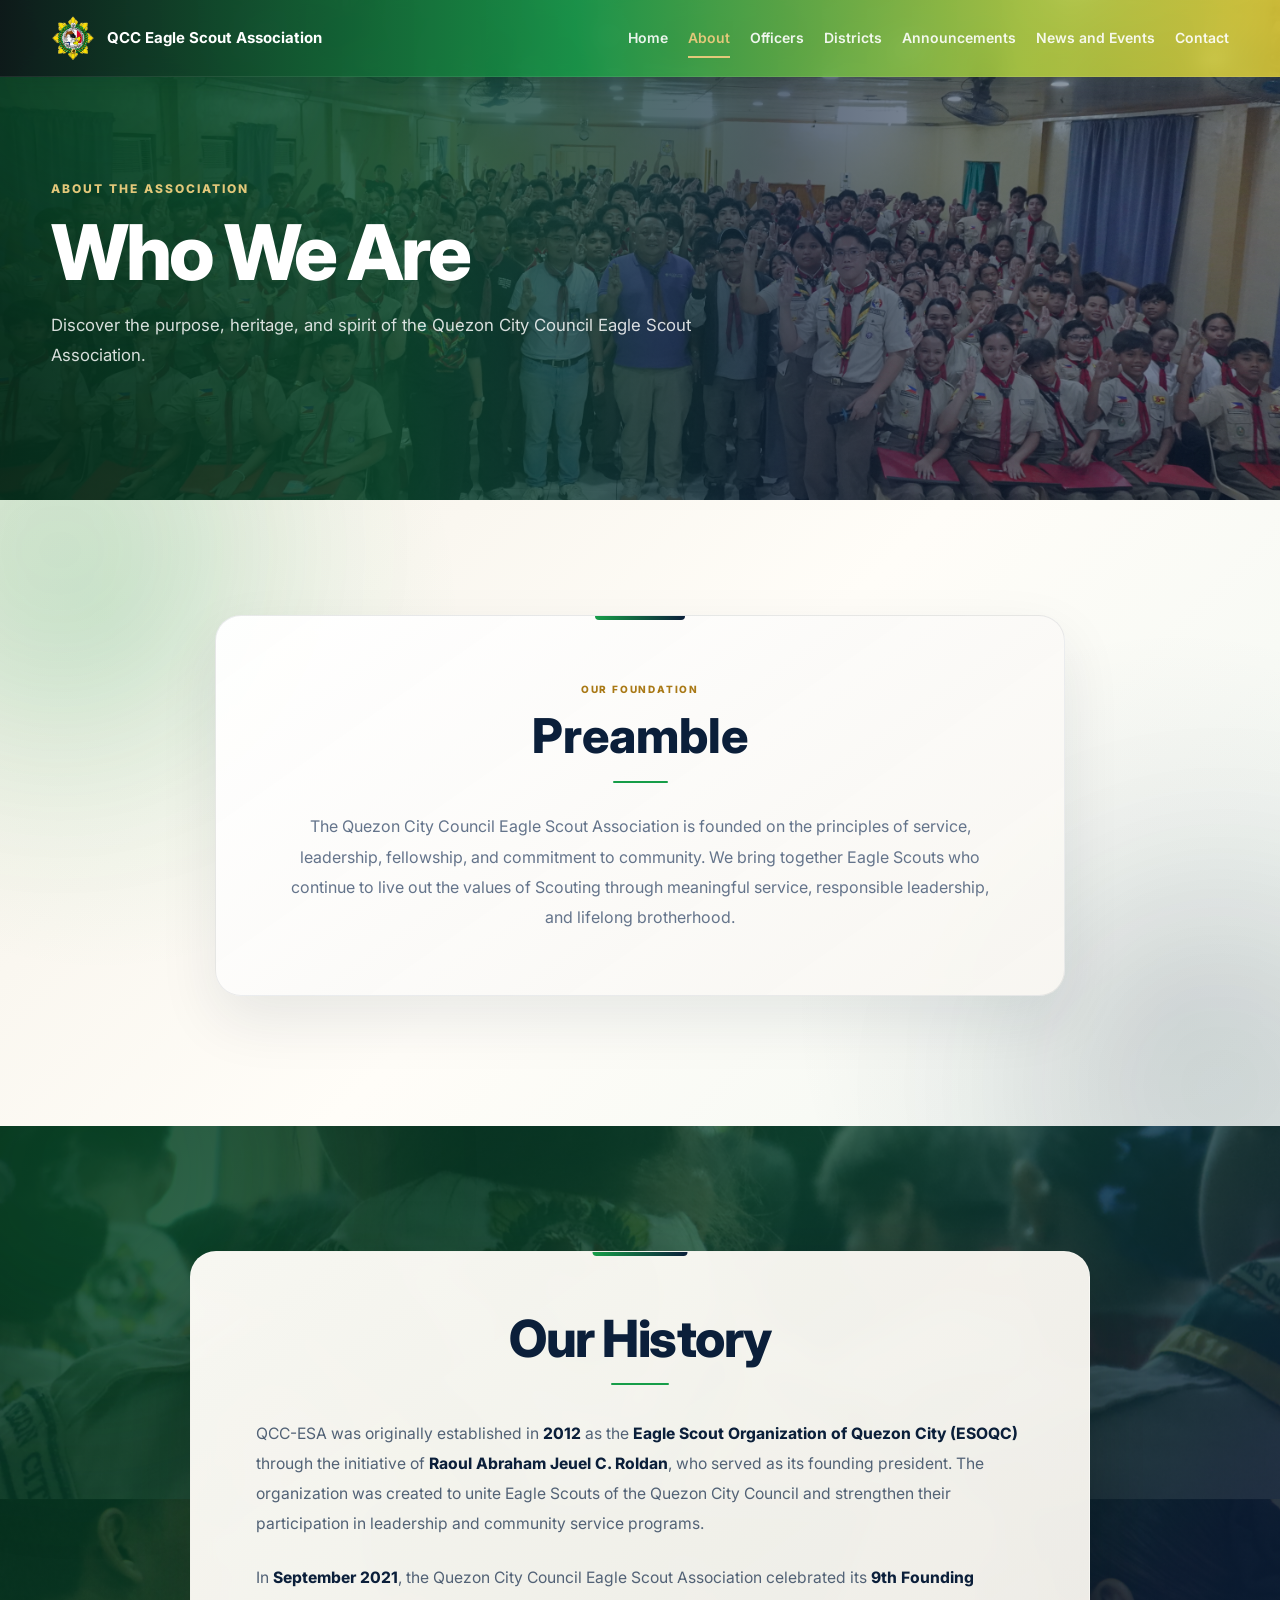
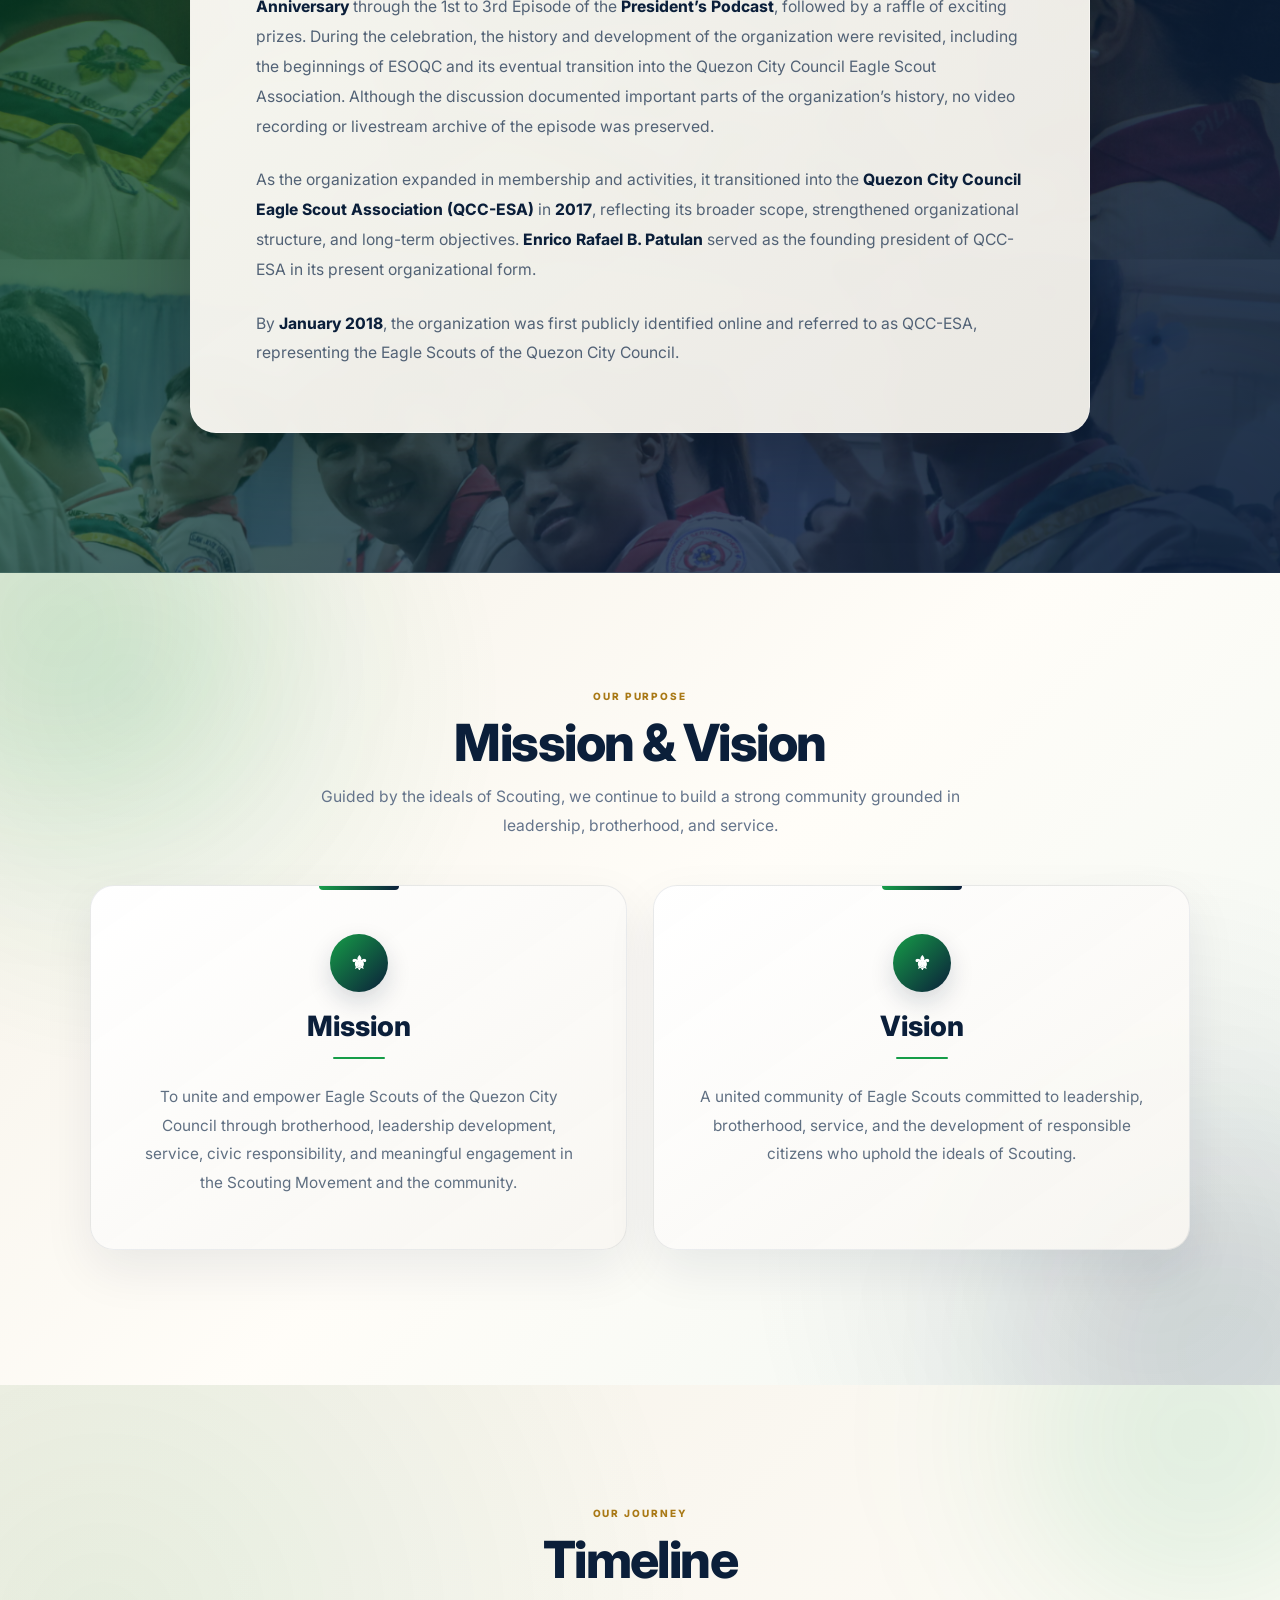
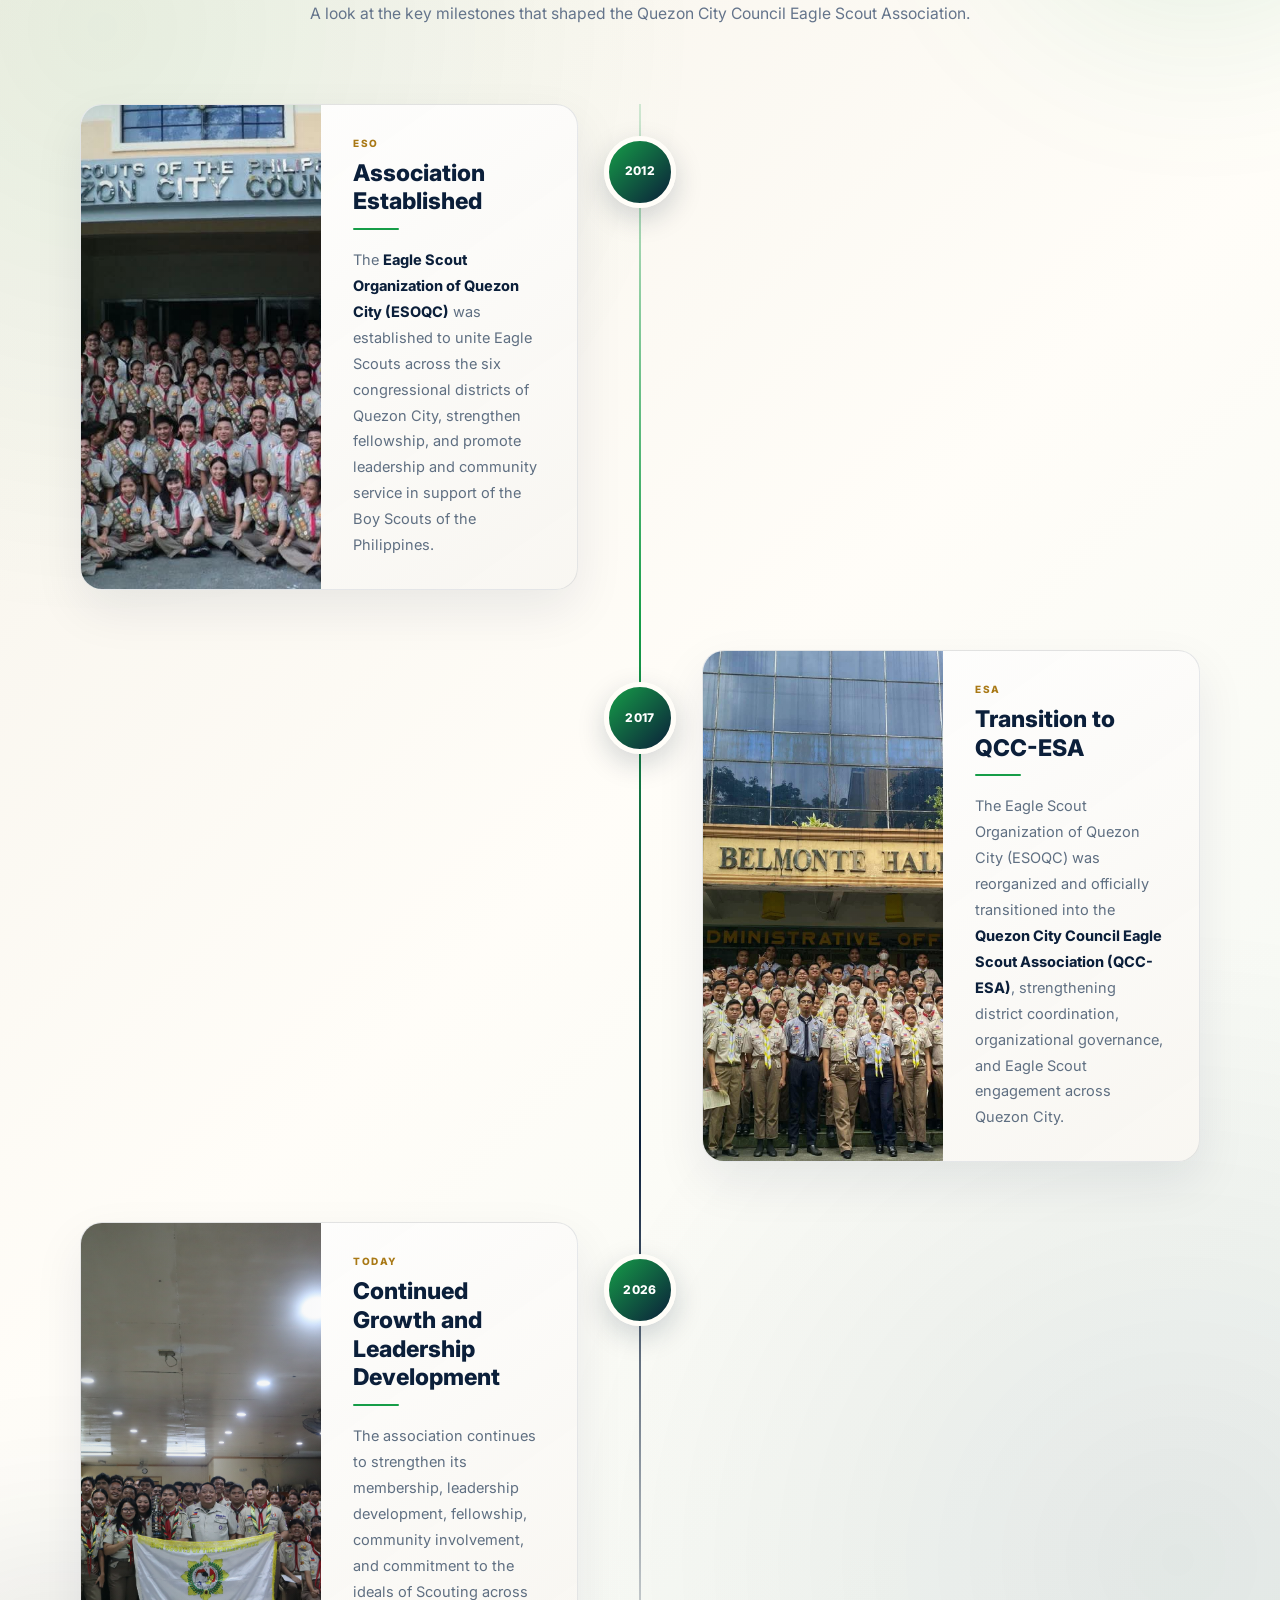
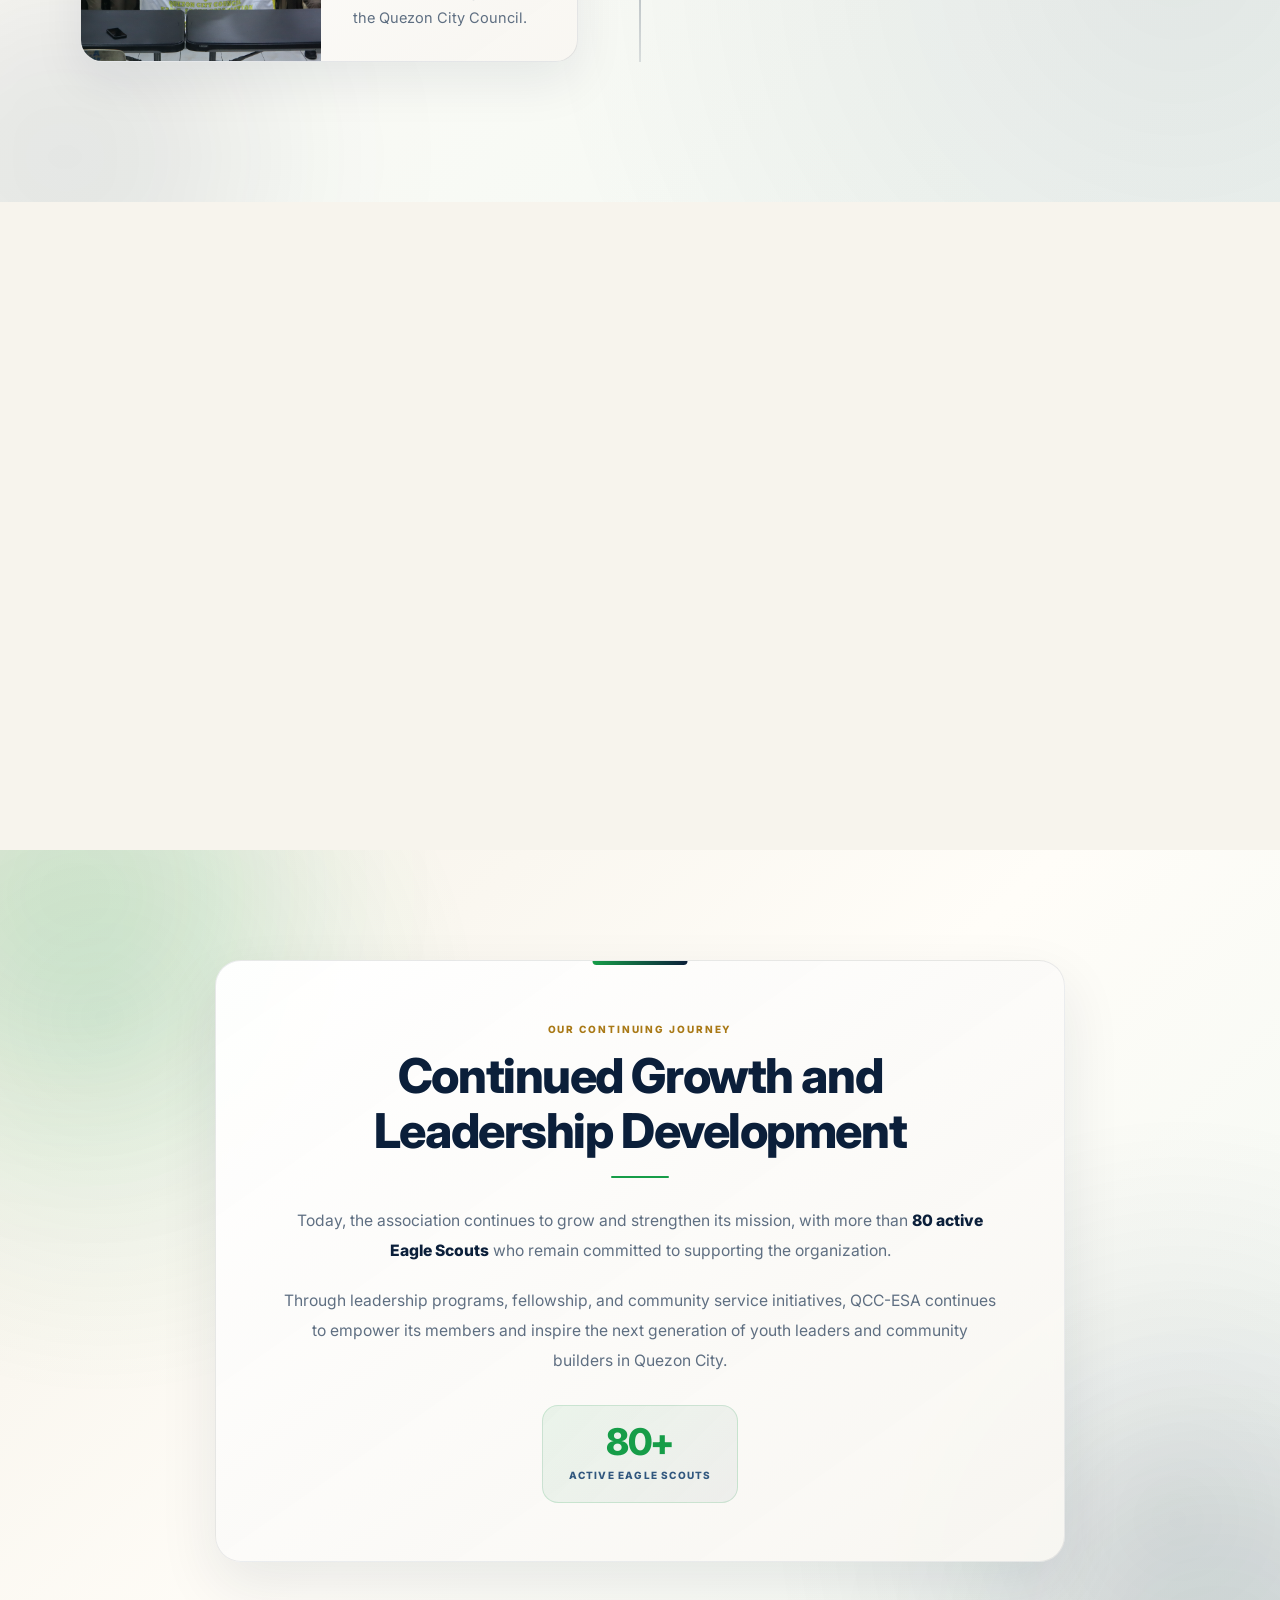
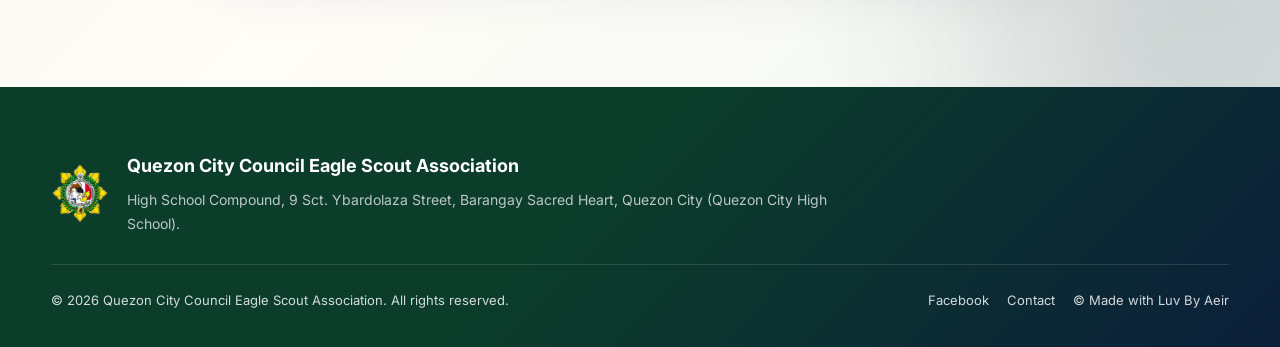
==== commit f7bcc0f4: "Initial website upload" ====
--- a/about.html
+++ b/about.html
@@ -610,7 +610,7 @@
 
 
     <!-- ========================================================
-         ARCHIVE LINKS
+          
          ======================================================== -->
 
     <div class="history-buttons">
@@ -647,7 +647,7 @@
         </div>
 
         <div class="history-button-arrow">
-          →
+          ➔
         </div>
 
       </a>
@@ -684,7 +684,7 @@
         </div>
 
         <div class="history-button-arrow">
-          →
+          ➔
         </div>
 
       </a>
@@ -723,7 +723,7 @@
       <p>
         Today, the association continues to grow and strengthen
         its mission, with more than
-        <strong>100 active Eagle Scouts</strong> who remain
+        <strong>80 active Eagle Scouts</strong> who remain
         committed to supporting the organization.
       </p>
 
@@ -737,7 +737,7 @@
       <div class="about-message-stat">
 
         <strong>
-          100+
+          80+
         </strong>
 
         <span>
--- a/css/about.css
+++ b/css/about.css
@@ -8,2893 +8,3294 @@
    ============================================================ */
 
 * {
-    box-sizing: border-box;
+  box-sizing: border-box;
 }
 
 html {
-    scroll-behavior: smooth;
+  scroll-behavior: smooth;
 }
 
 body {
-    margin: 0;
-
-    font-family: "Inter", sans-serif;
-
-    background: #f7f4ed;
-
-    color: #0b1f3a;
+  margin: 0;
+
+  font-family: "Inter", sans-serif;
+
+  background: #f7f4ed;
+
+  color: #0b1f3a;
 }
 
 
 /* ============================================================
    ABOUT HERO
-   500PX
    ============================================================ */
 
 .about-hero {
+  position: relative;
+
+  width: 100%;
+  height: 500px;
+
+  display: flex;
+  align-items: center;
+
+  overflow: hidden;
+
+  isolation: isolate;
+
+  background:
+    url("../images/hero/hero-about.jpg")
+    center center / cover no-repeat;
+}
+
+
+/* ============================================================
+   HERO OVERLAY
+   ============================================================ */
+
+.about-hero-overlay {
+  position: absolute;
+
+  inset: 0;
+
+  background:
+    linear-gradient(
+      90deg,
+      rgba(5, 45, 27, 0.93) 0%,
+      rgba(8, 73, 45, 0.82) 30%,
+      rgba(11, 31, 58, 0.65) 62%,
+      rgba(11, 31, 58, 0.28) 100%
+    );
+
+  z-index: 1;
+}
+
+
+/* ============================================================
+   HERO GREEN GLOW
+   ============================================================ */
+
+.about-hero::before {
+  content: "";
+
+  position: absolute;
+
+  width: 420px;
+  height: 420px;
+
+  top: -160px;
+  left: -110px;
+
+  border-radius: 50%;
+
+  background:
+    rgba(22, 157, 72, 0.18);
+
+  filter: blur(90px);
+
+  pointer-events: none;
+
+  z-index: 2;
+
+  animation:
+    aboutGreenGlow
+    12s
+    ease-in-out
+    infinite
+    alternate;
+}
+
+
+/* ============================================================
+   HERO NAVY GLOW
+   ============================================================ */
+
+.about-hero::after {
+  content: "";
+
+  position: absolute;
+
+  width: 400px;
+  height: 400px;
+
+  right: -150px;
+  bottom: -160px;
+
+  border-radius: 50%;
+
+  background:
+    rgba(11, 31, 58, 0.24);
+
+  filter: blur(90px);
+
+  pointer-events: none;
+
+  z-index: 2;
+
+  animation:
+    aboutNavyGlow
+    14s
+    ease-in-out
+    infinite
+    alternate;
+}
+
+
+/* ============================================================
+   HERO ANIMATIONS
+   ============================================================ */
+
+@keyframes aboutGreenGlow {
+
+  0% {
+    transform:
+      translate(0, 0)
+      scale(1);
+
+    opacity: 0.55;
+  }
+
+  100% {
+    transform:
+      translate(55px, 30px)
+      scale(1.12);
+
+    opacity: 0.78;
+  }
+
+}
+
+
+@keyframes aboutNavyGlow {
+
+  0% {
+    transform:
+      translate(0, 0)
+      scale(1);
+
+    opacity: 0.45;
+  }
+
+  100% {
+    transform:
+      translate(-50px, -25px)
+      scale(1.12);
+
+    opacity: 0.68;
+  }
+
+}
+
+
+/* ============================================================
+   HERO CONTENT
+   ============================================================ */
+
+.about-hero-content {
+  position: relative;
+
+  z-index: 3;
+
+  width:
+    min(1180px, 92%);
+
+  margin:
+    0 auto;
+
+  padding-top: 45px;
+
+  color: #ffffff;
+}
+
+
+/* ============================================================
+   HERO EYEBROW
+   ============================================================ */
+
+.about-hero-eyebrow {
+  display: inline-block;
+
+  margin-bottom: 14px;
+
+  color: #e3c87a;
+
+  font-size: 12px;
+
+  font-weight: 800;
+
+  letter-spacing: 2px;
+
+  text-transform: uppercase;
+}
+
+
+/* ============================================================
+   HERO TITLE
+   ============================================================ */
+
+.about-hero h1 {
+  max-width: 800px;
+
+  margin:
+    0 0 18px;
+
+  color: #ffffff;
+
+  font-size:
+    clamp(3rem, 6vw, 5.2rem);
+
+  line-height: 1.02;
+
+  letter-spacing: -0.04em;
+
+  font-weight: 800;
+}
+
+
+/* ============================================================
+   HERO DESCRIPTION
+   ============================================================ */
+
+.about-hero p {
+  max-width: 650px;
+
+  margin: 0;
+
+  color:
+    rgba(255, 255, 255, 0.84);
+
+  font-size: 1.05rem;
+
+  line-height: 1.8;
+}
+
+
+/* ============================================================
+   PREAMBLE SECTION
+   ============================================================ */
+
+.about-preamble-section {
+  position: relative;
+
+  width: 100%;
+
+  padding:
+    115px
+    0
+    130px;
+
+  overflow: hidden;
+
+  isolation: isolate;
+
+  background:
+    radial-gradient(
+      circle at 8% 18%,
+      rgba(22, 157, 72, 0.10),
+      transparent 28%
+    ),
+    radial-gradient(
+      circle at 92% 82%,
+      rgba(11, 31, 58, 0.08),
+      transparent 30%
+    ),
+    linear-gradient(
+      135deg,
+      #f5f1e8 0%,
+      #fffdf8 50%,
+      #f1f7f2 100%
+    );
+}
+
+
+/* ============================================================
+   PREAMBLE GREEN BLOB
+   ============================================================ */
+
+.about-preamble-section::before {
+  content: "";
+
+  position: absolute;
+
+  width: 360px;
+  height: 360px;
+
+  left: -120px;
+  top: -130px;
+
+  border-radius: 50%;
+
+  background:
+    rgba(22, 157, 72, 0.13);
+
+  filter: blur(90px);
+
+  pointer-events: none;
+
+  z-index: 0;
+
+  animation:
+    preambleGreenBlob
+    13s
+    ease-in-out
+    infinite
+    alternate;
+}
+
+
+/* ============================================================
+   PREAMBLE NAVY BLOB
+   ============================================================ */
+
+.about-preamble-section::after {
+  content: "";
+
+  position: absolute;
+
+  width: 380px;
+  height: 380px;
+
+  right: -130px;
+  bottom: -150px;
+
+  border-radius: 50%;
+
+  background:
+    rgba(11, 31, 58, 0.11);
+
+  filter: blur(95px);
+
+  pointer-events: none;
+
+  z-index: 0;
+
+  animation:
+    preambleNavyBlob
+    15s
+    ease-in-out
+    infinite
+    alternate;
+}
+
+
+/* ============================================================
+   PREAMBLE BLOB ANIMATIONS
+   ============================================================ */
+
+@keyframes preambleGreenBlob {
+
+  0% {
+    transform:
+      translate(0, 0)
+      scale(1);
+
+    opacity: 0.40;
+  }
+
+  100% {
+    transform:
+      translate(55px, 35px)
+      scale(1.14);
+
+    opacity: 0.65;
+  }
+
+}
+
+
+@keyframes preambleNavyBlob {
+
+  0% {
+    transform:
+      translate(0, 0)
+      scale(1);
+
+    opacity: 0.35;
+  }
+
+  100% {
+    transform:
+      translate(-55px, -25px)
+      scale(1.14);
+
+    opacity: 0.58;
+  }
+
+}
+
+
+/* ============================================================
+   PREAMBLE CONTAINER
+   ============================================================ */
+
+.about-preamble-container {
+  position: relative;
+
+  z-index: 2;
+
+  width:
+    min(980px, 90%);
+
+  margin:
+    0 auto;
+}
+
+
+/* ============================================================
+   PREAMBLE CARD
+   ============================================================ */
+
+.about-preamble-card {
+  position: relative;
+
+  max-width: 850px;
+
+  margin:
+    0 auto;
+
+  padding:
+    58px
+    65px
+    62px;
+
+  text-align: center;
+
+  border:
+    1px solid
+    rgba(11, 31, 58, 0.08);
+
+  border-radius: 26px;
+
+  background:
+    linear-gradient(
+      145deg,
+      rgba(255, 255, 255, 0.97),
+      rgba(248, 246, 241, 0.94)
+    );
+
+  box-shadow:
+    0 24px 60px
+    rgba(11, 31, 58, 0.09);
+
+  backdrop-filter: blur(10px);
+
+  -webkit-backdrop-filter: blur(10px);
+}
+
+
+/* ============================================================
+   PREAMBLE TOP ACCENT
+   ============================================================ */
+
+.about-preamble-card::before {
+  content: "";
+
+  position: absolute;
+
+  top: 0;
+  left: 50%;
+
+  width: 90px;
+  height: 4px;
+
+  transform:
+    translateX(-50%);
+
+  border-radius:
+    0 0 999px 999px;
+
+  background:
+    linear-gradient(
+      90deg,
+      #169d48,
+      #0b1f3a
+    );
+}
+
+
+/* ============================================================
+   PREAMBLE EYEBROW
+   ============================================================ */
+
+.about-preamble-eyebrow {
+  display: inline-block;
+
+  margin-bottom: 10px;
+
+  color: #a97916;
+
+  font-size: 10px;
+
+  font-weight: 800;
+
+  letter-spacing: 1.8px;
+
+  text-transform: uppercase;
+}
+
+
+/* ============================================================
+   PREAMBLE TITLE
+   ============================================================ */
+
+.about-preamble-card h2 {
+  margin:
+    0 0 18px;
+
+  color: #0b1f3a;
+
+  font-size:
+    clamp(2.1rem, 4vw, 3rem);
+
+  line-height: 1.15;
+
+  font-weight: 800;
+}
+
+
+/* ============================================================
+   PREAMBLE LINE
+   ============================================================ */
+
+.about-preamble-line {
+  width: 55px;
+  height: 2px;
+
+  margin:
+    0 auto 28px;
+
+  border-radius: 999px;
+
+  background:
+    #169d48;
+}
+
+
+/* ============================================================
+   PREAMBLE TEXT
+   ============================================================ */
+
+.about-preamble-card p {
+  max-width: 700px;
+
+  margin:
+    0 auto;
+
+  color: #64748b;
+
+  font-size: 1rem;
+
+  line-height: 1.9;
+}
+
+
+/* ============================================================
+   HISTORY SECTION
+   ============================================================ */
+
+.about-history-section {
+  position: relative;
+
+  width: 100%;
+
+  padding:
+    125px
+    0
+    140px;
+
+  overflow: hidden;
+
+  isolation: isolate;
+
+  background:
+    url("../images/section-background/history.jpg")
+    center center / cover no-repeat;
+}
+
+
+/* ============================================================
+   HISTORY OVERLAY
+   ============================================================ */
+
+.about-history-overlay {
+  position: absolute;
+
+  inset: 0;
+
+  background:
+    linear-gradient(
+      135deg,
+      rgba(5, 45, 27, 0.88) 0%,
+      rgba(8, 73, 45, 0.72) 35%,
+      rgba(11, 31, 58, 0.78) 70%,
+      rgba(11, 31, 58, 0.90) 100%
+    );
+
+  z-index: 0;
+}
+
+
+/* ============================================================
+   HISTORY GLOW
+   ============================================================ */
+
+.about-history-section::before {
+  content: "";
+
+  position: absolute;
+
+  width: 430px;
+  height: 430px;
+
+  top: -170px;
+  left: -130px;
+
+  border-radius: 50%;
+
+  background:
+    rgba(22, 157, 72, 0.18);
+
+  filter: blur(90px);
+
+  pointer-events: none;
+
+  z-index: 1;
+
+  animation:
+    historyGreenGlow
+    13s
+    ease-in-out
+    infinite
+    alternate;
+}
+
+
+.about-history-section::after {
+  content: "";
+
+  position: absolute;
+
+  width: 430px;
+  height: 430px;
+
+  right: -150px;
+  bottom: -170px;
+
+  border-radius: 50%;
+
+  background:
+    rgba(11, 31, 58, 0.28);
+
+  filter: blur(100px);
+
+  pointer-events: none;
+
+  z-index: 1;
+
+  animation:
+    historyNavyGlow
+    15s
+    ease-in-out
+    infinite
+    alternate;
+}
+
+
+/* ============================================================
+   HISTORY GLOW ANIMATIONS
+   ============================================================ */
+
+@keyframes historyGreenGlow {
+
+  0% {
+    transform:
+      translate(0, 0)
+      scale(1);
+
+    opacity: 0.45;
+  }
+
+  100% {
+    transform:
+      translate(60px, 35px)
+      scale(1.15);
+
+    opacity: 0.72;
+  }
+
+}
+
+
+@keyframes historyNavyGlow {
+
+  0% {
+    transform:
+      translate(0, 0)
+      scale(1);
+
+    opacity: 0.38;
+  }
+
+  100% {
+    transform:
+      translate(-55px, -25px)
+      scale(1.14);
+
+    opacity: 0.62;
+  }
+
+}
+
+
+/* ============================================================
+   HISTORY CONTAINER
+   ============================================================ */
+
+.about-history-container {
+  position: relative;
+
+  z-index: 2;
+
+  width:
+    min(1080px, 92%);
+
+  margin:
+    0 auto;
+}
+
+
+/* ============================================================
+   HISTORY CARD
+   ============================================================ */
+
+.about-history-card {
+  position: relative;
+
+  max-width: 900px;
+
+  margin:
+    0 auto;
+
+  padding:
+    58px
+    65px
+    64px;
+
+  border:
+    1px solid
+    rgba(255, 255, 255, 0.22);
+
+  border-radius: 26px;
+
+  background:
+    linear-gradient(
+      145deg,
+      rgba(255, 253, 248, 0.97),
+      rgba(247, 244, 237, 0.94)
+    );
+
+  box-shadow:
+    0 30px 80px
+    rgba(0, 0, 0, 0.22);
+
+  backdrop-filter: blur(12px);
+
+  -webkit-backdrop-filter: blur(12px);
+}
+
+
+/* ============================================================
+   HISTORY CARD TOP ACCENT
+   ============================================================ */
+
+.about-history-card::before {
+  content: "";
+
+  position: absolute;
+
+  top: 0;
+  left: 50%;
+
+  width: 95px;
+  height: 4px;
+
+  transform:
+    translateX(-50%);
+
+  border-radius:
+    0 0 999px 999px;
+
+  background:
+    linear-gradient(
+      90deg,
+      #169d48,
+      #0b1f3a
+    );
+}
+
+
+/* ============================================================
+   HISTORY EYEBROW
+   ============================================================ */
+
+.about-history-eyebrow {
+  display: block;
+
+  margin-bottom: 9px;
+
+  color: #a97916;
+
+  text-align: center;
+
+  font-size: 10px;
+
+  font-weight: 800;
+
+  letter-spacing: 1.9px;
+
+  text-transform: uppercase;
+}
+
+
+/* ============================================================
+   HISTORY TITLE
+   ============================================================ */
+
+.about-history-card h2 {
+  margin:
+    0 0 16px;
+
+  color: #0b1f3a;
+
+  text-align: center;
+
+  font-size:
+    clamp(2.3rem, 4vw, 3.2rem);
+
+  line-height: 1.12;
+
+  font-weight: 800;
+
+  letter-spacing: -0.03em;
+}
+
+
+/* ============================================================
+   HISTORY LINE
+   ============================================================ */
+
+.about-history-line {
+  width: 58px;
+  height: 2px;
+
+  margin:
+    0 auto 34px;
+
+  border-radius: 999px;
+
+  background:
+    #169d48;
+}
+
+
+/* ============================================================
+   HISTORY TEXT
+   ============================================================ */
+
+.about-history-content {
+  max-width: 780px;
+
+  margin:
+    0 auto;
+}
+
+
+.about-history-content p {
+  margin:
+    0 0 24px;
+
+  color: #526276;
+
+  font-size: 0.98rem;
+
+  line-height: 1.9;
+}
+
+
+.about-history-content p:last-child {
+  margin-bottom: 0;
+}
+
+
+.about-history-content strong {
+  color: #0b1f3a;
+
+  font-weight: 750;
+}
+
+
+/* ============================================================
+   MISSION & VISION
+   ============================================================ */
+
+.about-mission-vision-section {
+  position: relative;
+
+  width: 100%;
+
+  padding:
+    115px
+    0
+    135px;
+
+  overflow: hidden;
+
+  isolation: isolate;
+
+  background:
+    radial-gradient(
+      circle at 10% 15%,
+      rgba(22, 157, 72, 0.09),
+      transparent 28%
+    ),
+    radial-gradient(
+      circle at 90% 85%,
+      rgba(11, 31, 58, 0.08),
+      transparent 30%
+    ),
+    linear-gradient(
+      135deg,
+      #f5f1e8 0%,
+      #fffdf8 50%,
+      #f1f7f2 100%
+    );
+}
+
+
+/* ============================================================
+   MISSION & VISION GLOW
+   ============================================================ */
+
+.about-mission-vision-section::before {
+  content: "";
+
+  position: absolute;
+
+  width: 360px;
+  height: 360px;
+
+  top: -130px;
+  left: -120px;
+
+  border-radius: 50%;
+
+  background:
+    rgba(22, 157, 72, 0.13);
+
+  filter: blur(90px);
+
+  pointer-events: none;
+
+  z-index: 0;
+
+  animation:
+    mvGreenGlow
+    13s
+    ease-in-out
+    infinite
+    alternate;
+}
+
+
+.about-mission-vision-section::after {
+  content: "";
+
+  position: absolute;
+
+  width: 390px;
+  height: 390px;
+
+  right: -140px;
+  bottom: -160px;
+
+  border-radius: 50%;
+
+  background:
+    rgba(11, 31, 58, 0.11);
+
+  filter: blur(95px);
+
+  pointer-events: none;
+
+  z-index: 0;
+
+  animation:
+    mvNavyGlow
+    15s
+    ease-in-out
+    infinite
+    alternate;
+}
+
+
+/* ============================================================
+   MISSION & VISION ANIMATIONS
+   ============================================================ */
+
+@keyframes mvGreenGlow {
+
+  0% {
+    transform:
+      translate(0, 0)
+      scale(1);
+
+    opacity: 0.38;
+  }
+
+  100% {
+    transform:
+      translate(55px, 35px)
+      scale(1.14);
+
+    opacity: 0.62;
+  }
+
+}
+
+
+@keyframes mvNavyGlow {
+
+  0% {
+    transform:
+      translate(0, 0)
+      scale(1);
+
+    opacity: 0.34;
+  }
+
+  100% {
+    transform:
+      translate(-55px, -25px)
+      scale(1.14);
+
+    opacity: 0.58;
+  }
+
+}
+
+
+/* ============================================================
+   MISSION & VISION CONTAINER
+   ============================================================ */
+
+.about-mission-vision-container {
+  position: relative;
+
+  z-index: 2;
+
+  width:
+    min(1100px, 92%);
+
+  margin:
+    0 auto;
+}
+
+
+/* ============================================================
+   MISSION & VISION HEADER
+   ============================================================ */
+
+.about-mv-header {
+  max-width: 720px;
+
+  margin:
+    0 auto 45px;
+
+  text-align: center;
+}
+
+
+.about-mv-eyebrow {
+  display: block;
+
+  margin-bottom: 9px;
+
+  color: #a97916;
+
+  font-size: 10px;
+
+  font-weight: 800;
+
+  letter-spacing: 1.9px;
+
+  text-transform: uppercase;
+}
+
+
+.about-mv-header h2 {
+  margin:
+    0 0 12px;
+
+  color: #0b1f3a;
+
+  font-size:
+    clamp(2.2rem, 4vw, 3.2rem);
+
+  line-height: 1.12;
+
+  font-weight: 800;
+
+  letter-spacing: -0.03em;
+}
+
+
+.about-mv-header p {
+  margin: 0;
+
+  color: #64748b;
+
+  font-size: 0.98rem;
+
+  line-height: 1.8;
+}
+
+
+/* ============================================================
+   MISSION & VISION GRID
+   ============================================================ */
+
+.about-mv-grid {
+  display: grid;
+
+  grid-template-columns:
+    repeat(2, minmax(0, 1fr));
+
+  gap: 26px;
+}
+
+
+/* ============================================================
+   MISSION & VISION CARD
+   ============================================================ */
+
+.about-mv-card {
+  position: relative;
+
+  padding:
+    48px
+    45px
+    52px;
+
+  text-align: center;
+
+  border:
+    1px solid
+    rgba(11, 31, 58, 0.08);
+
+  border-radius: 24px;
+
+  background:
+    linear-gradient(
+      145deg,
+      rgba(255, 255, 255, 0.97),
+      rgba(248, 246, 241, 0.94)
+    );
+
+  box-shadow:
+    0 20px 50px
+    rgba(11, 31, 58, 0.08);
+
+  backdrop-filter: blur(10px);
+
+  -webkit-backdrop-filter: blur(10px);
+
+  transition:
+    transform 0.3s ease,
+    box-shadow 0.3s ease,
+    border-color 0.3s ease;
+}
+
+
+.about-mv-card:hover {
+  transform:
+    translateY(-7px);
+
+  border-color:
+    rgba(200, 164, 77, 0.65);
+
+  box-shadow:
+    0 28px 60px
+    rgba(11, 31, 58, 0.12);
+}
+
+
+/* ============================================================
+   CARD TOP ACCENT
+   ============================================================ */
+
+.about-mv-card::before {
+  content: "";
+
+  position: absolute;
+
+  top: 0;
+  left: 50%;
+
+  width: 80px;
+  height: 4px;
+
+  transform:
+    translateX(-50%);
+
+  border-radius:
+    0 0 999px 999px;
+
+  background:
+    linear-gradient(
+      90deg,
+      #169d48,
+      #0b1f3a
+    );
+}
+
+
+/* ============================================================
+   ICON
+   ============================================================ */
+
+.about-mv-icon {
+  width: 58px;
+  height: 58px;
+
+  display: flex;
+
+  align-items: center;
+  justify-content: center;
+
+  margin:
+    0 auto 18px;
+
+  border-radius: 50%;
+
+  background:
+    linear-gradient(
+      135deg,
+      #169d48,
+      #0b1f3a
+    );
+
+  color: #ffffff;
+
+  font-size: 20px;
+
+  font-weight: 800;
+
+  box-shadow:
+    0 10px 25px
+    rgba(11, 31, 58, 0.16);
+}
+
+
+/* ============================================================
+   LABEL
+   ============================================================ */
+
+.about-mv-label {
+  display: block;
+
+  margin-bottom: 7px;
+
+  color: #a97916;
+
+  font-size: 10px;
+
+  font-weight: 800;
+
+  letter-spacing: 1.7px;
+
+  text-transform: uppercase;
+}
+
+
+/* ============================================================
+   TITLE
+   ============================================================ */
+
+.about-mv-card h3 {
+  margin:
+    0 0 14px;
+
+  color: #0b1f3a;
+
+  font-size: 28px;
+
+  line-height: 1.2;
+
+  font-weight: 800;
+}
+
+
+/* ============================================================
+   LINE
+   ============================================================ */
+
+.about-mv-line {
+  width: 52px;
+  height: 2px;
+
+  margin:
+    0 auto 24px;
+
+  border-radius: 999px;
+
+  background:
+    #169d48;
+}
+
+
+/* ============================================================
+   TEXT
+   ============================================================ */
+
+.about-mv-card p {
+  margin: 0;
+
+  color: #5f6f82;
+
+  font-size: 0.96rem;
+
+  line-height: 1.85;
+}
+
+
+/* ============================================================
+   TIMELINE SECTION
+   ============================================================ */
+
+.about-timeline-section {
+  position: relative;
+
+  width: 100%;
+
+  padding:
+    120px
+    0
+    140px;
+
+  overflow: hidden;
+
+  isolation: isolate;
+
+  background:
+    radial-gradient(
+      circle at 8% 12%,
+      rgba(22, 157, 72, 0.08),
+      transparent 28%
+    ),
+    radial-gradient(
+      circle at 92% 88%,
+      rgba(11, 31, 58, 0.08),
+      transparent 30%
+    ),
+    linear-gradient(
+      135deg,
+      #f5f1e8 0%,
+      #fffdf8 50%,
+      #f1f7f2 100%
+    );
+}
+
+
+/* ============================================================
+   TIMELINE GLOW
+   ============================================================ */
+
+.about-timeline-section::before {
+  content: "";
+
+  position: absolute;
+
+  width: 360px;
+  height: 360px;
+
+  top: -130px;
+  right: -100px;
+
+  border-radius: 50%;
+
+  background:
+    rgba(22, 157, 72, 0.12);
+
+  filter: blur(90px);
+
+  pointer-events: none;
+
+  z-index: 0;
+
+  animation:
+    timelineGreenGlow
+    13s
+    ease-in-out
+    infinite
+    alternate;
+}
+
+
+.about-timeline-section::after {
+  content: "";
+
+  position: absolute;
+
+  width: 390px;
+  height: 390px;
+
+  bottom: -150px;
+  left: -130px;
+
+  border-radius: 50%;
+
+  background:
+    rgba(11, 31, 58, 0.10);
+
+  filter: blur(95px);
+
+  pointer-events: none;
+
+  z-index: 0;
+
+  animation:
+    timelineNavyGlow
+    15s
+    ease-in-out
+    infinite
+    alternate;
+}
+
+
+/* ============================================================
+   TIMELINE GLOW ANIMATIONS
+   ============================================================ */
+
+@keyframes timelineGreenGlow {
+
+  0% {
+    transform:
+      translate(0, 0)
+      scale(1);
+
+    opacity: 0.35;
+  }
+
+  100% {
+    transform:
+      translate(-50px, 35px)
+      scale(1.14);
+
+    opacity: 0.60;
+  }
+
+}
+
+
+@keyframes timelineNavyGlow {
+
+  0% {
+    transform:
+      translate(0, 0)
+      scale(1);
+
+    opacity: 0.32;
+  }
+
+  100% {
+    transform:
+      translate(55px, -25px)
+      scale(1.15);
+
+    opacity: 0.55;
+  }
+
+}
+
+
+/* ============================================================
+   TIMELINE CONTAINER
+   ============================================================ */
+
+.about-timeline-container {
+  position: relative;
+
+  z-index: 2;
+
+  width:
+    min(1120px, 92%);
+
+  margin:
+    0 auto;
+}
+
+
+/* ============================================================
+   TIMELINE HEADER
+   ============================================================ */
+
+.about-timeline-header {
+  max-width: 720px;
+
+  margin:
+    0 auto 75px;
+
+  text-align: center;
+}
+
+
+.about-timeline-eyebrow {
+  display: block;
+
+  margin-bottom: 9px;
+
+  color: #a97916;
+
+  font-size: 10px;
+
+  font-weight: 800;
+
+  letter-spacing: 1.9px;
+
+  text-transform: uppercase;
+}
+
+
+.about-timeline-header h2 {
+  margin:
+    0 0 12px;
+
+  color: #0b1f3a;
+
+  font-size:
+    clamp(2.2rem, 4vw, 3.2rem);
+
+  line-height: 1.12;
+
+  font-weight: 800;
+
+  letter-spacing: -0.03em;
+}
+
+
+.about-timeline-header p {
+  margin: 0;
+
+  color: #64748b;
+
+  font-size: 0.98rem;
+
+  line-height: 1.8;
+}
+
+
+/* ============================================================
+   TIMELINE
+   ============================================================ */
+
+.about-timeline {
+  position: relative;
+
+  width: 100%;
+}
+
+
+/* ============================================================
+   CENTRAL LINE
+   ============================================================ */
+
+.about-timeline::before {
+  content: "";
+
+  position: absolute;
+
+  top: 0;
+  bottom: 0;
+
+  left: 50%;
+
+  width: 2px;
+
+  transform:
+    translateX(-50%);
+
+  background:
+    linear-gradient(
+      180deg,
+      rgba(22,157,72,0.18),
+      #169d48,
+      #0b1f3a,
+      rgba(11,31,58,0.12)
+    );
+}
+
+
+/* ============================================================
+   TIMELINE ITEM
+   ============================================================ */
+
+.about-timeline-item {
+  position: relative;
+
+  width: 100%;
+
+  display: flex;
+
+  margin-bottom: 60px;
+}
+
+
+.about-timeline-item:last-child {
+  margin-bottom: 0;
+}
+
+
+.about-timeline-item:nth-child(odd) {
+  justify-content: flex-start;
+}
+
+
+.about-timeline-item:nth-child(even) {
+  justify-content: flex-end;
+}
+
+
+/* ============================================================
+   TIMELINE MARKER
+   ============================================================ */
+
+.about-timeline-marker {
+  position: absolute;
+
+  top: 32px;
+  left: 50%;
+
+  z-index: 4;
+
+  width: 72px;
+  height: 72px;
+
+  display: flex;
+
+  align-items: center;
+  justify-content: center;
+
+  transform:
+    translateX(-50%);
+
+  border:
+    5px solid
+    #fffdf8;
+
+  border-radius: 50%;
+
+  background:
+    linear-gradient(
+      135deg,
+      #169d48,
+      #0b1f3a
+    );
+
+  box-shadow:
+    0 10px 28px
+    rgba(11, 31, 58, 0.18);
+}
+
+
+.about-timeline-marker span {
+  color: #ffffff;
+
+  font-size: 12px;
+
+  font-weight: 800;
+
+  letter-spacing: 0.4px;
+
+  text-align: center;
+}
+
+
+/* ============================================================
+   LANDSCAPE TIMELINE CARD
+   ============================================================ */
+
+.about-timeline-card {
+  position: relative;
+
+  display: grid;
+
+  grid-template-columns:
+    minmax(240px, 46%)
+    minmax(0, 54%);
+
+  width:
+    calc(50% - 62px);
+
+  min-height: 270px;
+
+  overflow: hidden;
+
+  border:
+    1px solid
+    rgba(11, 31, 58, 0.10);
+
+  border-radius: 22px;
+
+  background:
+    linear-gradient(
+      145deg,
+      rgba(255, 255, 255, 0.97),
+      rgba(248, 246, 241, 0.95)
+    );
+
+  box-shadow:
+    0 20px 50px
+    rgba(11, 31, 58, 0.08);
+
+  backdrop-filter:
+    blur(10px);
+
+  -webkit-backdrop-filter:
+    blur(10px);
+
+  transition:
+    transform 0.3s ease,
+    box-shadow 0.3s ease,
+    border-color 0.3s ease;
+}
+
+
+/* ============================================================
+   CARD HOVER
+   ============================================================ */
+
+.about-timeline-card:hover {
+  transform:
+    translateY(-6px);
+
+  border-color:
+    rgba(200, 164, 77, 0.62);
+
+  box-shadow:
+    0 28px 60px
+    rgba(11, 31, 58, 0.12);
+}
+
+
+/* ============================================================
+   TIMELINE IMAGE
+   ============================================================ */
+
+.about-timeline-image {
+  position: relative;
+
+  width: 100%;
+  height: 100%;
+
+  min-height: 270px;
+
+  overflow: hidden;
+
+  background: #dfe7df;
+}
+
+
+.about-timeline-image img {
+  width: 100%;
+  height: 100%;
+
+  display: block;
+
+  object-fit: cover;
+
+  object-position: center;
+
+  transition:
+    transform 0.45s ease;
+}
+
+
+.about-timeline-card:hover
+.about-timeline-image img {
+  transform:
+    scale(1.05);
+}
+
+
+/* ============================================================
+   IMAGE OVERLAY
+   ============================================================ */
+
+.about-timeline-image::after {
+  content: "";
+
+  position: absolute;
+
+  inset: 0;
+
+  background:
+    linear-gradient(
+      90deg,
+      rgba(5,45,27,0.12),
+      rgba(11,31,58,0.02)
+    );
+
+  pointer-events: none;
+}
+
+
+/* ============================================================
+   TIMELINE CONTENT
+   ============================================================ */
+
+.about-timeline-content {
+  display: flex;
+
+  flex-direction: column;
+
+  justify-content: center;
+
+  padding:
+    30px
+    32px;
+}
+
+
+/* ============================================================
+   TIMELINE LABEL
+   ============================================================ */
+
+.about-timeline-label {
+  display: inline-block;
+
+  margin-bottom: 7px;
+
+  color: #a97916;
+
+  font-size: 10px;
+
+  font-weight: 800;
+
+  letter-spacing: 1.6px;
+
+  text-transform: uppercase;
+}
+
+
+/* ============================================================
+   TIMELINE TITLE
+   ============================================================ */
+
+.about-timeline-content h3 {
+  margin:
+    0 0 12px;
+
+  color: #0b1f3a;
+
+  font-size: 23px;
+
+  line-height: 1.25;
+
+  font-weight: 800;
+}
+
+
+/* ============================================================
+   TIMELINE LINE
+   ============================================================ */
+
+.about-timeline-line {
+  width: 46px;
+  height: 2px;
+
+  margin-bottom: 18px;
+
+  border-radius: 999px;
+
+  background:
+    #169d48;
+}
+
+
+/* ============================================================
+   TIMELINE DESCRIPTION
+   ============================================================ */
+
+.about-timeline-content p {
+  margin: 0;
+
+  color: #5f6f82;
+
+  font-size: 0.91rem;
+
+  line-height: 1.78;
+}
+
+
+.about-timeline-content strong {
+  color: #0b1f3a;
+
+  font-weight: 750;
+}
+
+
+/* ============================================================
+   LEADERSHIP ARCHIVES
+   ============================================================ */
+
+.about-leadership-section {
+  position: relative;
+
+  width: 100%;
+
+  padding:
+    120px
+    0
+    135px;
+
+  overflow: hidden;
+
+  isolation: isolate;
+
+  background:
+    url("../images/section-background/leadership-history.jpg")
+    center center / cover no-repeat;
+}
+
+
+.about-leadership-overlay {
+  position: absolute;
+
+  inset: 0;
+
+  background:
+    linear-gradient(
+      135deg,
+      rgba(5, 45, 27, 0.90) 0%,
+      rgba(8, 73, 45, 0.76) 35%,
+      rgba(11, 31, 58, 0.76) 68%,
+      rgba(11, 31, 58, 0.91) 100%
+    );
+
+  z-index: 0;
+}
+
+
+/* ============================================================
+   LEADERSHIP GLOW
+   ============================================================ */
+
+.about-leadership-section::before {
+  content: "";
+
+  position: absolute;
+
+  width: 420px;
+  height: 420px;
+
+  top: -160px;
+  left: -130px;
+
+  border-radius: 50%;
+
+  background:
+    rgba(22,157,72,0.17);
+
+  filter: blur(95px);
+
+  pointer-events: none;
+
+  z-index: 1;
+
+  animation:
+    leadershipGreenGlow
+    13s
+    ease-in-out
+    infinite
+    alternate;
+}
+
+
+.about-leadership-section::after {
+  content: "";
+
+  position: absolute;
+
+  width: 430px;
+  height: 430px;
+
+  right: -160px;
+  bottom: -180px;
+
+  border-radius: 50%;
+
+  background:
+    rgba(11,31,58,0.28);
+
+  filter: blur(100px);
+
+  pointer-events: none;
+
+  z-index: 1;
+
+  animation:
+    leadershipNavyGlow
+    15s
+    ease-in-out
+    infinite
+    alternate;
+}
+
+
+/* ============================================================
+   LEADERSHIP GLOW ANIMATIONS
+   ============================================================ */
+
+@keyframes leadershipGreenGlow {
+
+  0% {
+    transform:
+      translate(0,0)
+      scale(1);
+
+    opacity: 0.42;
+  }
+
+  100% {
+    transform:
+      translate(60px,35px)
+      scale(1.14);
+
+    opacity: 0.70;
+  }
+
+}
+
+
+@keyframes leadershipNavyGlow {
+
+  0% {
+    transform:
+      translate(0,0)
+      scale(1);
+
+    opacity: 0.38;
+  }
+
+  100% {
+    transform:
+      translate(-55px,-30px)
+      scale(1.14);
+
+    opacity: 0.62;
+  }
+
+}
+
+
+/* ============================================================
+   LEADERSHIP CONTAINER
+   ============================================================ */
+
+.about-leadership-container {
+  position: relative;
+
+  z-index: 2;
+
+  width:
+    min(1080px, 92%);
+
+  margin:
+    0 auto;
+}
+
+
+/* ============================================================
+   LEADERSHIP HEADER
+   ============================================================ */
+
+.about-leadership-header {
+  max-width: 760px;
+
+  margin:
+    0 auto 48px;
+
+  text-align: center;
+}
+
+
+.about-leadership-eyebrow {
+  display: block;
+
+  margin-bottom: 10px;
+
+  color: #e3c87a;
+
+  font-size: 10px;
+
+  font-weight: 800;
+
+  letter-spacing: 2px;
+
+  text-transform: uppercase;
+}
+
+
+.about-leadership-header h2 {
+  margin:
+    0 0 14px;
+
+  color: #ffffff;
+
+  font-size:
+    clamp(2.3rem, 4vw, 3.3rem);
+
+  line-height: 1.12;
+
+  font-weight: 800;
+
+  letter-spacing: -0.03em;
+}
+
+
+.about-leadership-header p {
+  max-width: 680px;
+
+  margin:
+    0 auto;
+
+  color:
+    rgba(255,255,255,0.78);
+
+  font-size: 0.98rem;
+
+  line-height: 1.8;
+}
+
+
+/* ============================================================
+   HISTORY BUTTONS
+   ============================================================ */
+
+.history-buttons {
+  display: grid;
+
+  grid-template-columns:
+    repeat(2, minmax(0, 1fr));
+
+  gap: 24px;
+}
+
+
+.history-button {
+  position: relative;
+
+  display: grid;
+
+  grid-template-columns:
+    64px
+    minmax(0, 1fr)
+    auto;
+
+  align-items: center;
+
+  gap: 20px;
+
+  min-height: 190px;
+
+  padding:
+    28px
+    30px;
+
+  overflow: hidden;
+
+  border:
+    1px solid
+    rgba(255,255,255,0.20);
+
+  border-radius: 22px;
+
+  background:
+    linear-gradient(
+      145deg,
+      rgba(255,255,255,0.14),
+      rgba(255,255,255,0.07)
+    );
+
+  box-shadow:
+    0 20px 45px
+    rgba(0,0,0,0.18);
+
+  backdrop-filter: blur(12px);
+
+  -webkit-backdrop-filter: blur(12px);
+
+  color: #ffffff;
+
+  text-decoration: none;
+
+  transition:
+    transform 0.3s ease,
+    border-color 0.3s ease,
+    background 0.3s ease,
+    box-shadow 0.3s ease;
+}
+
+
+.history-button::before {
+  content: "";
+
+  position: absolute;
+
+  inset: 0;
+
+  background:
+    linear-gradient(
+      120deg,
+      rgba(255,255,255,0.10),
+      transparent 38%
+    );
+
+  pointer-events: none;
+}
+
+
+.history-button:hover {
+  transform:
+    translateY(-7px);
+
+  border-color:
+    rgba(227,200,122,0.60);
+
+  background:
+    linear-gradient(
+      145deg,
+      rgba(255,255,255,0.19),
+      rgba(255,255,255,0.09)
+    );
+
+  box-shadow:
+    0 30px 60px
+    rgba(0,0,0,0.24);
+}
+
+
+.history-button-icon {
+  position: relative;
+
+  z-index: 1;
+
+  width: 58px;
+  height: 58px;
+
+  display: flex;
+
+  align-items: center;
+  justify-content: center;
+
+  border:
+    1px solid
+    rgba(255,255,255,0.20);
+
+  border-radius: 50%;
+
+  background:
+    linear-gradient(
+      135deg,
+      #169d48,
+      #0b1f3a
+    );
+
+  color: #ffffff;
+
+  font-size: 13px;
+
+  font-weight: 800;
+
+  box-shadow:
+    0 10px 24px
+    rgba(0,0,0,0.18);
+}
+
+
+.history-button-content {
+  position: relative;
+
+  z-index: 1;
+
+  min-width: 0;
+}
+
+
+.history-button-content span {
+  display: block;
+
+  margin-bottom: 7px;
+
+  color:
+    rgba(227,200,122,0.92);
+
+  font-size: 9px;
+
+  font-weight: 800;
+
+  letter-spacing: 1.6px;
+
+  text-transform: uppercase;
+}
+
+
+.history-button-content strong {
+  display: block;
+
+  margin-bottom: 8px;
+
+  color: #ffffff;
+
+  font-size: 20px;
+
+  line-height: 1.25;
+
+  font-weight: 800;
+}
+
+
+.history-button-content p {
+  max-width: 430px;
+
+  margin: 0;
+
+  color:
+    rgba(255,255,255,0.70);
+
+  font-size: 12px;
+
+  line-height: 1.65;
+}
+
+
+.history-button-arrow {
+  position: relative;
+
+  z-index: 1;
+
+  width: 42px;
+  height: 42px;
+
+  display: flex;
+
+  align-items: center;
+  justify-content: center;
+
+  border:
+    1px solid
+    rgba(255,255,255,0.18);
+
+  border-radius: 50%;
+
+  background:
+    rgba(255,255,255,0.08);
+
+  color: #ffffff;
+
+  font-size: 18px;
+
+  transition:
+    transform 0.25s ease,
+    background 0.25s ease;
+}
+
+
+.history-button:hover
+.history-button-arrow {
+  transform:
+    translateX(4px);
+
+  background:
+    rgba(22,157,72,0.70);
+}
+
+
+/* ============================================================
+   ABOUT MESSAGE
+   ============================================================ */
+
+.about-message-section {
+  position: relative;
+
+  width: 100%;
+
+  padding:
+    110px
+    0
+    125px;
+
+  overflow: hidden;
+
+  isolation: isolate;
+
+  background:
+    radial-gradient(
+      circle at 8% 20%,
+      rgba(22,157,72,0.10),
+      transparent 28%
+    ),
+    radial-gradient(
+      circle at 92% 80%,
+      rgba(11,31,58,0.09),
+      transparent 30%
+    ),
+    linear-gradient(
+      135deg,
+      #f5f1e8 0%,
+      #fffdf8 50%,
+      #f1f7f2 100%
+    );
+}
+
+
+/* ============================================================
+   MESSAGE GLOW
+   ============================================================ */
+
+.about-message-section::before {
+  content: "";
+
+  position: absolute;
+
+  width: 370px;
+  height: 370px;
+
+  top: -140px;
+  left: -110px;
+
+  border-radius: 50%;
+
+  background:
+    rgba(22,157,72,0.13);
+
+  filter: blur(90px);
+
+  pointer-events: none;
+
+  z-index: 0;
+
+  animation:
+    messageGreenGlow
+    13s
+    ease-in-out
+    infinite
+    alternate;
+}
+
+
+.about-message-section::after {
+  content: "";
+
+  position: absolute;
+
+  width: 390px;
+  height: 390px;
+
+  right: -130px;
+  bottom: -160px;
+
+  border-radius: 50%;
+
+  background:
+    rgba(11,31,58,0.11);
+
+  filter: blur(95px);
+
+  pointer-events: none;
+
+  z-index: 0;
+
+  animation:
+    messageNavyGlow
+    15s
+    ease-in-out
+    infinite
+    alternate;
+}
+
+
+/* ============================================================
+   MESSAGE ANIMATIONS
+   ============================================================ */
+
+@keyframes messageGreenGlow {
+
+  0% {
+    transform:
+      translate(0,0)
+      scale(1);
+
+    opacity: 0.36;
+  }
+
+  100% {
+    transform:
+      translate(55px,30px)
+      scale(1.14);
+
+    opacity: 0.62;
+  }
+
+}
+
+
+@keyframes messageNavyGlow {
+
+  0% {
+    transform:
+      translate(0,0)
+      scale(1);
+
+    opacity: 0.32;
+  }
+
+  100% {
+    transform:
+      translate(-55px,-25px)
+      scale(1.14);
+
+    opacity: 0.56;
+  }
+
+}
+
+
+/* ============================================================
+   MESSAGE CONTAINER
+   ============================================================ */
+
+.about-message-container {
+  position: relative;
+
+  z-index: 2;
+
+  width:
+    min(980px, 92%);
+
+  margin:
+    0 auto;
+}
+
+
+/* ============================================================
+   MESSAGE CARD
+   ============================================================ */
+
+.about-message-card {
+  position: relative;
+
+  max-width: 850px;
+
+  margin:
+    0 auto;
+
+  padding:
+    60px
+    65px
+    58px;
+
+  text-align: center;
+
+  border:
+    1px solid
+    rgba(11,31,58,0.08);
+
+  border-radius: 26px;
+
+  background:
+    linear-gradient(
+      145deg,
+      rgba(255,255,255,0.97),
+      rgba(248,246,241,0.94)
+    );
+
+  box-shadow:
+    0 24px 60px
+    rgba(11,31,58,0.09);
+
+  backdrop-filter: blur(10px);
+
+  -webkit-backdrop-filter: blur(10px);
+}
+
+
+.about-message-card::before {
+  content: "";
+
+  position: absolute;
+
+  top: 0;
+  left: 50%;
+
+  width: 95px;
+  height: 4px;
+
+  transform:
+    translateX(-50%);
+
+  border-radius:
+    0 0 999px 999px;
+
+  background:
+    linear-gradient(
+      90deg,
+      #169d48,
+      #0b1f3a
+    );
+}
+
+
+.about-message-eyebrow {
+  display: block;
+
+  margin-bottom: 10px;
+
+  color: #a97916;
+
+  font-size: 10px;
+
+  font-weight: 800;
+
+  letter-spacing: 1.9px;
+
+  text-transform: uppercase;
+}
+
+
+.about-message-card h2 {
+  max-width: 700px;
+
+  margin:
+    0 auto 18px;
+
+  color: #0b1f3a;
+
+  font-size:
+    clamp(2rem, 4vw, 3rem);
+
+  line-height: 1.15;
+
+  font-weight: 800;
+
+  letter-spacing: -0.03em;
+}
+
+
+.about-message-line {
+  width: 58px;
+  height: 2px;
+
+  margin:
+    0 auto 28px;
+
+  border-radius: 999px;
+
+  background:
+    #169d48;
+}
+
+
+.about-message-card p {
+  max-width: 720px;
+
+  margin:
+    0 auto 20px;
+
+  color: #5f6f82;
+
+  font-size: 0.98rem;
+
+  line-height: 1.9;
+}
+
+
+.about-message-card p:last-of-type {
+  margin-bottom: 30px;
+}
+
+
+.about-message-card strong {
+  color: #0b1f3a;
+
+  font-weight: 800;
+}
+
+
+/* ============================================================
+   MESSAGE STAT
+   ============================================================ */
+
+.about-message-stat {
+  display: inline-flex;
+
+  flex-direction: column;
+
+  align-items: center;
+
+  justify-content: center;
+
+  min-width: 150px;
+
+  padding:
+    18px
+    26px;
+
+  border:
+    1px solid
+    rgba(22,157,72,0.16);
+
+  border-radius: 16px;
+
+  background:
+    linear-gradient(
+      135deg,
+      rgba(22,157,72,0.08),
+      rgba(11,31,58,0.05)
+    );
+}
+
+
+.about-message-stat strong {
+  display: block;
+
+  color: #169d48;
+
+  font-size: 2.3rem;
+
+  line-height: 1;
+
+  letter-spacing: -0.04em;
+}
+
+
+.about-message-stat span {
+  display: block;
+
+  margin-top: 6px;
+
+  color: #31577e;
+
+  font-size: 10px;
+
+  font-weight: 800;
+
+  letter-spacing: 1.2px;
+
+  text-transform: uppercase;
+}
+
+
+/* ============================================================
+   TABLET
+   ============================================================ */
+
+@media (max-width: 900px) {
+
+  .about-timeline-card {
+    width:
+      calc(50% - 52px);
+
+    grid-template-columns:
+      minmax(180px, 45%)
+      minmax(0, 55%);
+
+    min-height: 240px;
+  }
+
+  .about-timeline-image {
+    min-height: 240px;
+  }
+
+  .about-timeline-content {
+    padding:
+      25px
+      23px;
+  }
+
+  .about-timeline-content h3 {
+    font-size: 20px;
+  }
+
+  .about-timeline-content p {
+    font-size: 0.87rem;
+  }
+
+  .about-mv-card {
+    padding:
+      42px
+      30px
+      46px;
+  }
+
+  .about-history-card {
+    padding:
+      48px
+      42px
+      52px;
+  }
+
+  .about-message-card {
+    padding:
+      50px
+      42px
+      48px;
+  }
+
+}
+
+
+/* ============================================================
+   TABLET - ARCHIVES
+   ============================================================ */
+
+@media (max-width: 850px) {
+
+  .history-buttons {
+    grid-template-columns: 1fr;
+  }
+
+}
+
+
+/* ============================================================
+   MOBILE
+   ============================================================ */
+
+@media (max-width: 700px) {
+
+  /* HERO */
+
+  .about-hero {
+    height: 500px;
+
+    background-position:
+      60% center;
+  }
+
+  .about-hero-content {
+    padding-top: 70px;
+  }
+
+  .about-hero-eyebrow {
+    font-size: 10px;
+  }
+
+  .about-hero h1 {
+    font-size:
+      2.8rem;
+
+    line-height: 1.05;
+  }
+
+  .about-hero p {
+    font-size: 0.96rem;
+
+    line-height: 1.75;
+  }
+
+
+  /* PREAMBLE */
+
+  .about-preamble-section {
+    padding:
+      70px
+      0
+      80px;
+  }
+
+  .about-preamble-container {
+    width: 92%;
+  }
+
+  .about-preamble-card {
+    padding:
+      45px
+      24px
+      48px;
+
+    border-radius: 20px;
+  }
+
+  .about-preamble-card h2 {
+    font-size: 2.1rem;
+  }
+
+  .about-preamble-card p {
+    font-size: 0.94rem;
+
+    line-height: 1.8;
+  }
+
+
+  /* HISTORY */
+
+  .about-history-section {
+    padding:
+      72px
+      0
+      82px;
+
+    background-position:
+      62% center;
+  }
+
+  .about-history-container {
+    width: 92%;
+  }
+
+  .about-history-card {
+    padding:
+      45px
+      24px
+      48px;
+
+    border-radius: 20px;
+  }
+
+  .about-history-card h2 {
+    font-size: 2.15rem;
+  }
+
+  .about-history-content p {
+    font-size: 0.93rem;
+
+    line-height: 1.8;
+  }
+
+
+  /* MISSION / VISION */
+
+  .about-mission-vision-section {
+    padding:
+      72px
+      0
+      82px;
+  }
+
+  .about-mv-header {
+    margin-bottom: 30px;
+  }
+
+  .about-mv-header p {
+    font-size: 0.93rem;
+  }
+
+  .about-mv-grid {
+    grid-template-columns: 1fr;
+
+    gap: 18px;
+  }
+
+  .about-mv-card {
+    padding:
+      42px
+      25px
+      46px;
+
+    border-radius: 20px;
+  }
+
+
+  /* ==========================================================
+     TIMELINE MOBILE
+     ========================================================== */
+
+  .about-timeline-section {
+    padding:
+      80px
+      0
+      90px;
+  }
+
+  .about-timeline-container {
+    width: 92%;
+  }
+
+  .about-timeline-header {
+    margin-bottom: 50px;
+  }
+
+  .about-timeline {
+    width: 100%;
+  }
+
+
+  /* REMOVE CENTER LINE ON MOBILE */
+
+  .about-timeline::before {
+    display: none;
+  }
+
+
+  /* EACH ITEM */
+
+  .about-timeline-item,
+  .about-timeline-item:nth-child(odd),
+  .about-timeline-item:nth-child(even) {
+
+    display: block;
+
+    width: 100%;
+
+    margin-bottom: 28px;
+
+    padding: 0;
+  }
+
+
+  /* MARKER */
+
+  .about-timeline-marker {
+
     position: relative;
 
+    top: auto;
+    left: auto;
+
+    transform: none;
+
+    width: 52px;
+    height: 52px;
+
+    margin:
+      0 0 -1px 18px;
+
+    border-width: 4px;
+  }
+
+  .about-timeline-marker span {
+    font-size: 10px;
+  }
+
+
+  /* LANDSCAPE BECOMES STACKED */
+
+  .about-timeline-card {
+
+    display: block;
+
     width: 100%;
-    height: 500px;
-
-    display: flex;
-    align-items: center;
-
-    overflow: hidden;
-
-    isolation: isolate;
-
-    background:
-        url("../images/hero/hero-about.jpg")
-        center center / cover no-repeat;
-}
-
-
-/* ============================================================
-   HERO OVERLAY
-   ============================================================ */
-
-.about-hero-overlay {
-    position: absolute;
-
-    inset: 0;
-
-    background:
-        linear-gradient(
-            90deg,
-            rgba(5, 45, 27, 0.93) 0%,
-            rgba(8, 73, 45, 0.82) 30%,
-            rgba(11, 31, 58, 0.65) 62%,
-            rgba(11, 31, 58, 0.28) 100%
-        );
-
-    z-index: 1;
-}
-
-
-/* ============================================================
-   HERO GREEN GLOW
-   ============================================================ */
-
-.about-hero::before {
-    content: "";
-
-    position: absolute;
-
-    width: 420px;
-    height: 420px;
-
-    top: -160px;
-    left: -110px;
-
-    border-radius: 50%;
-
-    background:
-        rgba(22, 157, 72, 0.18);
-
-    filter: blur(90px);
-
-    pointer-events: none;
-
-    z-index: 2;
-
-    animation:
-        aboutGreenGlow
-        12s
-        ease-in-out
-        infinite
-        alternate;
-}
-
-
-/* ============================================================
-   HERO NAVY GLOW
-   ============================================================ */
-
-.about-hero::after {
-    content: "";
-
-    position: absolute;
-
-    width: 400px;
-    height: 400px;
-
-    right: -150px;
-    bottom: -160px;
-
-    border-radius: 50%;
-
-    background:
-        rgba(11, 31, 58, 0.24);
-
-    filter: blur(90px);
-
-    pointer-events: none;
-
-    z-index: 2;
-
-    animation:
-        aboutNavyGlow
-        14s
-        ease-in-out
-        infinite
-        alternate;
-}
-
-
-/* ============================================================
-   HERO ANIMATIONS
-   ============================================================ */
-
-@keyframes aboutGreenGlow {
-
-    0% {
-        transform:
-            translate(0, 0)
-            scale(1);
-
-        opacity: 0.55;
-    }
-
-    100% {
-        transform:
-            translate(55px, 30px)
-            scale(1.12);
-
-        opacity: 0.78;
-    }
-}
-
-
-@keyframes aboutNavyGlow {
-
-    0% {
-        transform:
-            translate(0, 0)
-            scale(1);
-
-        opacity: 0.45;
-    }
-
-    100% {
-        transform:
-            translate(-50px, -25px)
-            scale(1.12);
-
-        opacity: 0.68;
-    }
-}
-
-
-/* ============================================================
-   HERO CONTENT
-   ============================================================ */
-
-.about-hero-content {
-    position: relative;
-
-    z-index: 3;
-
-    width:
-        min(1180px, 92%);
-
-    margin:
-        0 auto;
-
-    padding-top: 45px;
-
-    color: #ffffff;
-}
-
-
-/* ============================================================
-   HERO EYEBROW
-   ============================================================ */
-
-.about-hero-eyebrow {
-    display: inline-block;
-
-    margin-bottom: 14px;
-
-    color: #e3c87a;
-
-    font-size: 12px;
-
-    font-weight: 800;
-
-    letter-spacing: 2px;
-
-    text-transform: uppercase;
-}
-
-
-/* ============================================================
-   HERO TITLE
-   ============================================================ */
-
-.about-hero h1 {
-    max-width: 800px;
-
-    margin:
-        0 0 18px;
-
-    color: #ffffff;
-
-    font-size:
-        clamp(3rem, 6vw, 5.2rem);
-
-    line-height: 1.02;
-
-    letter-spacing: -0.04em;
-
-    font-weight: 800;
-}
-
-
-/* ============================================================
-   HERO DESCRIPTION
-   ============================================================ */
-
-.about-hero p {
-    max-width: 650px;
-
-    margin: 0;
-
-    color:
-        rgba(255, 255, 255, 0.84);
-
-    font-size: 1.05rem;
-
-    line-height: 1.8;
-}
-
-
-/* ============================================================
-   PREAMBLE SECTION
-   ============================================================ */
-
-.about-preamble-section {
-    position: relative;
+
+    min-height: 0;
+
+    border-radius: 20px;
+  }
+
+
+  /* IMAGE STILL LARGE ON MOBILE */
+
+  .about-timeline-image {
 
     width: 100%;
 
-    padding:
-        115px
-        0
-        130px;
-
-    overflow: hidden;
-
-    isolation: isolate;
-
-    background:
-        radial-gradient(
-            circle at 8% 18%,
-            rgba(22, 157, 72, 0.10),
-            transparent 28%
-        ),
-        radial-gradient(
-            circle at 92% 82%,
-            rgba(11, 31, 58, 0.08),
-            transparent 30%
-        ),
-        linear-gradient(
-            135deg,
-            #f5f1e8 0%,
-            #fffdf8 50%,
-            #f1f7f2 100%
-        );
-}
-
-
-/* ============================================================
-   PREAMBLE GREEN BLOB
-   ============================================================ */
-
-.about-preamble-section::before {
-    content: "";
-
-    position: absolute;
-
-    width: 360px;
-    height: 360px;
-
-    left: -120px;
-    top: -130px;
-
-    border-radius: 50%;
-
-    background:
-        rgba(22, 157, 72, 0.13);
-
-    filter: blur(90px);
-
-    pointer-events: none;
-
-    z-index: 0;
-
-    animation:
-        preambleGreenBlob
-        13s
-        ease-in-out
-        infinite
-        alternate;
-}
-
-
-/* ============================================================
-   PREAMBLE NAVY BLOB
-   ============================================================ */
-
-.about-preamble-section::after {
-    content: "";
-
-    position: absolute;
-
-    width: 380px;
-    height: 380px;
-
-    right: -130px;
-    bottom: -150px;
-
-    border-radius: 50%;
-
-    background:
-        rgba(11, 31, 58, 0.11);
-
-    filter: blur(95px);
-
-    pointer-events: none;
-
-    z-index: 0;
-
-    animation:
-        preambleNavyBlob
-        15s
-        ease-in-out
-        infinite
-        alternate;
-}
-
-
-/* ============================================================
-   PREAMBLE BLOB ANIMATIONS
-   ============================================================ */
-
-@keyframes preambleGreenBlob {
-
-    0% {
-        transform:
-            translate(0, 0)
-            scale(1);
-
-        opacity: 0.40;
-    }
-
-    100% {
-        transform:
-            translate(55px, 35px)
-            scale(1.14);
-
-        opacity: 0.65;
-    }
-}
-
-
-@keyframes preambleNavyBlob {
-
-    0% {
-        transform:
-            translate(0, 0)
-            scale(1);
-
-        opacity: 0.35;
-    }
-
-    100% {
-        transform:
-            translate(-55px, -25px)
-            scale(1.14);
-
-        opacity: 0.58;
-    }
-}
-
-
-/* ============================================================
-   PREAMBLE CONTAINER
-   ============================================================ */
-
-.about-preamble-container {
-    position: relative;
-
-    z-index: 2;
-
-    width:
-        min(980px, 90%);
-
-    margin:
-        0 auto;
-}
-
-
-/* ============================================================
-   PREAMBLE CARD
-   ============================================================ */
-
-.about-preamble-card {
-    position: relative;
-
-    max-width: 850px;
-
-    margin:
-        0 auto;
-
-    padding:
-        58px
-        65px
-        62px;
-
-    text-align: center;
-
-    border:
-        1px solid
-        rgba(11, 31, 58, 0.08);
-
-    border-radius: 26px;
-
-    background:
-        linear-gradient(
-            145deg,
-            rgba(255, 255, 255, 0.97),
-            rgba(248, 246, 241, 0.94)
-        );
-
-    box-shadow:
-        0 24px 60px
-        rgba(11, 31, 58, 0.09);
-
-    backdrop-filter: blur(10px);
-
-    -webkit-backdrop-filter: blur(10px);
-}
-
-
-/* ============================================================
-   PREAMBLE TOP ACCENT
-   ============================================================ */
-
-.about-preamble-card::before {
-    content: "";
-
-    position: absolute;
-
-    top: 0;
-    left: 50%;
-
-    width: 90px;
-    height: 4px;
-
-    transform:
-        translateX(-50%);
-
-    border-radius:
-        0 0 999px 999px;
-
-    background:
-        linear-gradient(
-            90deg,
-            #169d48,
-            #0b1f3a
-        );
-}
-
-
-/* ============================================================
-   PREAMBLE EYEBROW
-   ============================================================ */
-
-.about-preamble-eyebrow {
-    display: inline-block;
-
-    margin-bottom: 10px;
-
-    color: #a97916;
-
-    font-size: 10px;
-
-    font-weight: 800;
-
-    letter-spacing: 1.8px;
-
-    text-transform: uppercase;
-}
-
-
-/* ============================================================
-   PREAMBLE TITLE
-   ============================================================ */
-
-.about-preamble-card h2 {
-    margin:
-        0 0 18px;
-
-    color: #0b1f3a;
-
-    font-size:
-        clamp(2.1rem, 4vw, 3rem);
-
-    line-height: 1.15;
-
-    font-weight: 800;
-}
-
-
-/* ============================================================
-   PREAMBLE LINE
-   ============================================================ */
-
-.about-preamble-line {
-    width: 55px;
-    height: 2px;
-
-    margin:
-        0 auto 28px;
-
-    border-radius: 999px;
-
-    background:
-        #169d48;
-}
-
-
-/* ============================================================
-   PREAMBLE TEXT
-   ============================================================ */
-
-.about-preamble-card p {
-    max-width: 700px;
-
-    margin:
-        0 auto;
-
-    color: #64748b;
-
-    font-size: 1rem;
-
-    line-height: 1.9;
-}
-
-/* ============================================================
-   OUR HISTORY
-   ============================================================ */
-
-.about-history-section {
-    position: relative;
-
-    width: 100%;
-
-    padding:
-        125px
-        0
-        140px;
-
-    overflow: hidden;
-
-    isolation: isolate;
-
-    background:
-        url("../images/section-background/history.jpg")
-        center center / cover no-repeat;
-}
-
-
-/* ============================================================
-   HISTORY OVERLAY
-   ============================================================ */
-
-.about-history-overlay {
-    position: absolute;
-
-    inset: 0;
-
-    background:
-        linear-gradient(
-            135deg,
-            rgba(5, 45, 27, 0.88) 0%,
-            rgba(8, 73, 45, 0.72) 35%,
-            rgba(11, 31, 58, 0.78) 70%,
-            rgba(11, 31, 58, 0.90) 100%
-        );
-
-    z-index: 0;
-}
-
-
-/* ============================================================
-   SUBTLE HISTORY GLOW
-   ============================================================ */
-
-.about-history-section::before {
-    content: "";
-
-    position: absolute;
-
-    width: 430px;
-    height: 430px;
-
-    top: -170px;
-    left: -130px;
-
-    border-radius: 50%;
-
-    background:
-        rgba(22, 157, 72, 0.18);
-
-    filter: blur(90px);
-
-    pointer-events: none;
-
-    z-index: 1;
-
-    animation:
-        historyGreenGlow
-        13s
-        ease-in-out
-        infinite
-        alternate;
-}
-
-
-.about-history-section::after {
-    content: "";
-
-    position: absolute;
-
-    width: 430px;
-    height: 430px;
-
-    right: -150px;
-    bottom: -170px;
-
-    border-radius: 50%;
-
-    background:
-        rgba(11, 31, 58, 0.28);
-
-    filter: blur(100px);
-
-    pointer-events: none;
-
-    z-index: 1;
-
-    animation:
-        historyNavyGlow
-        15s
-        ease-in-out
-        infinite
-        alternate;
-}
-
-
-/* ============================================================
-   HISTORY GLOW ANIMATIONS
-   ============================================================ */
-
-@keyframes historyGreenGlow {
-
-    0% {
-        transform:
-            translate(0, 0)
-            scale(1);
-
-        opacity: 0.45;
-    }
-
-    100% {
-        transform:
-            translate(60px, 35px)
-            scale(1.15);
-
-        opacity: 0.72;
-    }
-}
-
-
-@keyframes historyNavyGlow {
-
-    0% {
-        transform:
-            translate(0, 0)
-            scale(1);
-
-        opacity: 0.38;
-    }
-
-    100% {
-        transform:
-            translate(-55px, -25px)
-            scale(1.14);
-
-        opacity: 0.62;
-    }
-}
-
-
-/* ============================================================
-   HISTORY CONTAINER
-   ============================================================ */
-
-.about-history-container {
-    position: relative;
-
-    z-index: 2;
-
-    width:
-        min(1080px, 92%);
-
-    margin:
-        0 auto;
-}
-
-
-/* ============================================================
-   HISTORY CARD
-   ============================================================ */
-
-.about-history-card {
-    position: relative;
-
-    max-width: 900px;
-
-    margin:
-        0 auto;
-
-    padding:
-        58px
-        65px
-        64px;
-
-    border:
-        1px solid
-        rgba(255, 255, 255, 0.22);
-
-    border-radius: 26px;
-
-    background:
-        linear-gradient(
-            145deg,
-            rgba(255, 253, 248, 0.97),
-            rgba(247, 244, 237, 0.94)
-        );
-
-    box-shadow:
-        0 30px 80px
-        rgba(0, 0, 0, 0.22);
-
-    backdrop-filter: blur(12px);
-
-    -webkit-backdrop-filter: blur(12px);
-}
-
-
-/* ============================================================
-   HISTORY CARD TOP ACCENT
-   ============================================================ */
-
-.about-history-card::before {
-    content: "";
-
-    position: absolute;
-
-    top: 0;
-    left: 50%;
-
-    width: 95px;
-    height: 4px;
-
-    transform:
-        translateX(-50%);
-
-    border-radius:
-        0 0 999px 999px;
-
-    background:
-        linear-gradient(
-            90deg,
-            #169d48,
-            #0b1f3a
-        );
-}
-
-
-/* ============================================================
-   HISTORY EYEBROW
-   ============================================================ */
-
-.about-history-eyebrow {
-    display: block;
-
-    margin-bottom: 9px;
-
-    color: #a97916;
-
-    text-align: center;
-
-    font-size: 10px;
-
-    font-weight: 800;
-
-    letter-spacing: 1.9px;
-
-    text-transform: uppercase;
-}
-
-
-/* ============================================================
-   HISTORY TITLE
-   ============================================================ */
-
-.about-history-card h2 {
-    margin:
-        0 0 16px;
-
-    color: #0b1f3a;
-
-    text-align: center;
-
-    font-size:
-        clamp(2.3rem, 4vw, 3.2rem);
-
-    line-height: 1.12;
-
-    font-weight: 800;
-
-    letter-spacing: -0.03em;
-}
-
-
-/* ============================================================
-   HISTORY LINE
-   ============================================================ */
-
-.about-history-line {
-    width: 58px;
-    height: 2px;
-
-    margin:
-        0 auto 34px;
-
-    border-radius: 999px;
-
-    background:
-        #169d48;
-}
-
-
-/* ============================================================
-   HISTORY TEXT
-   ============================================================ */
-
-.about-history-content {
-    max-width: 780px;
-
-    margin:
-        0 auto;
-}
-
-
-.about-history-content p {
-    margin:
-        0 0 24px;
-
-    color: #526276;
-
-    font-size: 0.98rem;
-
-    line-height: 1.9;
-}
-
-
-.about-history-content p:last-child {
-    margin-bottom: 0;
-}
-
-
-.about-history-content strong {
-    color: #0b1f3a;
-
-    font-weight: 750;
-}
-
-/* ============================================================
-   MISSION & VISION
-   ============================================================ */
-
-.about-mission-vision-section {
-    position: relative;
-
-    width: 100%;
-
-    padding:
-        115px
-        0
-        135px;
-
-    overflow: hidden;
-
-    isolation: isolate;
-
-    background:
-        radial-gradient(
-            circle at 10% 15%,
-            rgba(22, 157, 72, 0.09),
-            transparent 28%
-        ),
-        radial-gradient(
-            circle at 90% 85%,
-            rgba(11, 31, 58, 0.08),
-            transparent 30%
-        ),
-        linear-gradient(
-            135deg,
-            #f5f1e8 0%,
-            #fffdf8 50%,
-            #f1f7f2 100%
-        );
-}
-
-
-/* ============================================================
-   MISSION & VISION GLOW
-   ============================================================ */
-
-.about-mission-vision-section::before {
-    content: "";
-
-    position: absolute;
-
-    width: 360px;
-    height: 360px;
-
-    top: -130px;
-    left: -120px;
-
-    border-radius: 50%;
-
-    background:
-        rgba(22, 157, 72, 0.13);
-
-    filter: blur(90px);
-
-    pointer-events: none;
-
-    z-index: 0;
-
-    animation:
-        mvGreenGlow
-        13s
-        ease-in-out
-        infinite
-        alternate;
-}
-
-
-.about-mission-vision-section::after {
-    content: "";
-
-    position: absolute;
-
-    width: 390px;
-    height: 390px;
-
-    right: -140px;
-    bottom: -160px;
-
-    border-radius: 50%;
-
-    background:
-        rgba(11, 31, 58, 0.11);
-
-    filter: blur(95px);
-
-    pointer-events: none;
-
-    z-index: 0;
-
-    animation:
-        mvNavyGlow
-        15s
-        ease-in-out
-        infinite
-        alternate;
-}
-
-
-/* ============================================================
-   GLOW ANIMATIONS
-   ============================================================ */
-
-@keyframes mvGreenGlow {
-
-    0% {
-        transform:
-            translate(0, 0)
-            scale(1);
-
-        opacity: 0.38;
-    }
-
-    100% {
-        transform:
-            translate(55px, 35px)
-            scale(1.14);
-
-        opacity: 0.62;
-    }
-}
-
-
-@keyframes mvNavyGlow {
-
-    0% {
-        transform:
-            translate(0, 0)
-            scale(1);
-
-        opacity: 0.34;
-    }
-
-    100% {
-        transform:
-            translate(-55px, -25px)
-            scale(1.14);
-
-        opacity: 0.58;
-    }
-}
-
-
-/* ============================================================
-   CONTAINER
-   ============================================================ */
-
-.about-mission-vision-container {
-    position: relative;
-
-    z-index: 2;
-
-    width:
-        min(1100px, 92%);
-
-    margin:
-        0 auto;
-}
-
-
-/* ============================================================
-   HEADER
-   ============================================================ */
-
-.about-mv-header {
-    max-width: 720px;
-
-    margin:
-        0 auto 45px;
-
-    text-align: center;
-}
-
-
-.about-mv-eyebrow {
-    display: block;
-
-    margin-bottom: 9px;
-
-    color: #a97916;
-
-    font-size: 10px;
-
-    font-weight: 800;
-
-    letter-spacing: 1.9px;
-
-    text-transform: uppercase;
-}
-
-
-.about-mv-header h2 {
-    margin:
-        0 0 12px;
-
-    color: #0b1f3a;
-
-    font-size:
-        clamp(2.2rem, 4vw, 3.2rem);
-
-    line-height: 1.12;
-
-    font-weight: 800;
-
-    letter-spacing: -0.03em;
-}
-
-
-.about-mv-header p {
-    margin: 0;
-
-    color: #64748b;
-
-    font-size: 0.98rem;
-
-    line-height: 1.8;
-}
-
-
-/* ============================================================
-   GRID
-   ============================================================ */
-
-.about-mv-grid {
-    display: grid;
-
-    grid-template-columns:
-        repeat(2, minmax(0, 1fr));
-
-    gap: 26px;
-}
-
-
-/* ============================================================
-   CARD
-   ============================================================ */
-
-.about-mv-card {
-    position: relative;
-
-    padding:
-        48px
-        45px
-        52px;
-
-    text-align: center;
-
-    border:
-        1px solid
-        rgba(11, 31, 58, 0.08);
-
-    border-radius: 24px;
-
-    background:
-        linear-gradient(
-            145deg,
-            rgba(255, 255, 255, 0.97),
-            rgba(248, 246, 241, 0.94)
-        );
-
-    box-shadow:
-        0 20px 50px
-        rgba(11, 31, 58, 0.08);
-
-    backdrop-filter: blur(10px);
-
-    -webkit-backdrop-filter: blur(10px);
-
-    transition:
-        transform 0.3s ease,
-        box-shadow 0.3s ease,
-        border-color 0.3s ease;
-}
-
-
-/* ============================================================
-   CARD HOVER
-   ============================================================ */
-
-.about-mv-card:hover {
-    transform:
-        translateY(-7px);
-
-    border-color:
-        rgba(200, 164, 77, 0.65);
-
-    box-shadow:
-        0 28px 60px
-        rgba(11, 31, 58, 0.12);
-}
-
-
-/* ============================================================
-   CARD TOP ACCENT
-   ============================================================ */
-
-.about-mv-card::before {
-    content: "";
-
-    position: absolute;
-
-    top: 0;
-    left: 50%;
-
-    width: 80px;
-    height: 4px;
-
-    transform:
-        translateX(-50%);
-
-    border-radius:
-        0 0 999px 999px;
-
-    background:
-        linear-gradient(
-            90deg,
-            #169d48,
-            #0b1f3a
-        );
-}
-
-
-/* ============================================================
-   ICON
-   ============================================================ */
-
-.about-mv-icon {
-    width: 58px;
-    height: 58px;
-
-    display: flex;
-
-    align-items: center;
-    justify-content: center;
-
-    margin:
-        0 auto 18px;
-
-    border-radius: 50%;
-
-    background:
-        linear-gradient(
-            135deg,
-            #169d48,
-            #0b1f3a
-        );
-
-    color: #ffffff;
-
-    font-size: 20px;
-
-    font-weight: 800;
-
-    box-shadow:
-        0 10px 25px
-        rgba(11, 31, 58, 0.16);
-}
-
-
-/* ============================================================
-   LABEL
-   ============================================================ */
-
-.about-mv-label {
-    display: block;
-
-    margin-bottom: 7px;
-
-    color: #a97916;
-
-    font-size: 10px;
-
-    font-weight: 800;
-
-    letter-spacing: 1.7px;
-
-    text-transform: uppercase;
-}
-
-
-/* ============================================================
-   CARD TITLE
-   ============================================================ */
-
-.about-mv-card h3 {
-    margin:
-        0 0 14px;
-
-    color: #0b1f3a;
-
-    font-size: 28px;
-
-    line-height: 1.2;
-
-    font-weight: 800;
-}
-
-
-/* ============================================================
-   CARD LINE
-   ============================================================ */
-
-.about-mv-line {
-    width: 52px;
-    height: 2px;
-
-    margin:
-        0 auto 24px;
-
-    border-radius: 999px;
-
-    background:
-        #169d48;
-}
-
-
-/* ============================================================
-   CARD TEXT
-   ============================================================ */
-
-.about-mv-card p {
-    margin: 0;
-
-    color: #5f6f82;
-
-    font-size: 0.96rem;
-
-    line-height: 1.85;
-}
-
-/* ============================================================
-   TIMELINE SECTION
-   ============================================================ */
-
-.about-timeline-section {
-    position: relative;
-
-    width: 100%;
-
-    padding:
-        120px
-        0
-        140px;
-
-    overflow: hidden;
-
-    isolation: isolate;
-
-    background:
-        radial-gradient(
-            circle at 8% 12%,
-            rgba(22, 157, 72, 0.08),
-            transparent 28%
-        ),
-        radial-gradient(
-            circle at 92% 88%,
-            rgba(11, 31, 58, 0.08),
-            transparent 30%
-        ),
-        linear-gradient(
-            135deg,
-            #f5f1e8 0%,
-            #fffdf8 50%,
-            #f1f7f2 100%
-        );
-}
-
-
-/* ============================================================
-   TIMELINE GLOW
-   ============================================================ */
-
-.about-timeline-section::before {
-    content: "";
-
-    position: absolute;
-
-    width: 360px;
-    height: 360px;
-
-    top: -130px;
-    right: -100px;
-
-    border-radius: 50%;
-
-    background:
-        rgba(22, 157, 72, 0.12);
-
-    filter: blur(90px);
-
-    pointer-events: none;
-
-    z-index: 0;
-
-    animation:
-        timelineGreenGlow
-        13s
-        ease-in-out
-        infinite
-        alternate;
-}
-
-
-.about-timeline-section::after {
-    content: "";
-
-    position: absolute;
-
-    width: 390px;
-    height: 390px;
-
-    bottom: -150px;
-    left: -130px;
-
-    border-radius: 50%;
-
-    background:
-        rgba(11, 31, 58, 0.10);
-
-    filter: blur(95px);
-
-    pointer-events: none;
-
-    z-index: 0;
-
-    animation:
-        timelineNavyGlow
-        15s
-        ease-in-out
-        infinite
-        alternate;
-}
-
-
-/* ============================================================
-   TIMELINE GLOW ANIMATIONS
-   ============================================================ */
-
-@keyframes timelineGreenGlow {
-
-    0% {
-        transform:
-            translate(0, 0)
-            scale(1);
-
-        opacity: 0.35;
-    }
-
-    100% {
-        transform:
-            translate(-50px, 35px)
-            scale(1.14);
-
-        opacity: 0.60;
-    }
-}
-
-
-@keyframes timelineNavyGlow {
-
-    0% {
-        transform:
-            translate(0, 0)
-            scale(1);
-
-        opacity: 0.32;
-    }
-
-    100% {
-        transform:
-            translate(55px, -25px)
-            scale(1.15);
-
-        opacity: 0.55;
-    }
-}
-
-
-/* ============================================================
-   TIMELINE CONTAINER
-   ============================================================ */
-
-.about-timeline-container {
-    position: relative;
-
-    z-index: 2;
-
-    width:
-        min(1100px, 92%);
-
-    margin:
-        0 auto;
-}
-
-
-/* ============================================================
-   TIMELINE HEADER
-   ============================================================ */
-
-.about-timeline-header {
-    max-width: 720px;
-
-    margin:
-        0 auto 70px;
-
-    text-align: center;
-}
-
-
-.about-timeline-eyebrow {
-    display: block;
-
-    margin-bottom: 9px;
-
-    color: #a97916;
-
-    font-size: 10px;
-
-    font-weight: 800;
-
-    letter-spacing: 1.9px;
-
-    text-transform: uppercase;
-}
-
-
-.about-timeline-header h2 {
-    margin:
-        0 0 12px;
-
-    color: #0b1f3a;
-
-    font-size:
-        clamp(2.2rem, 4vw, 3.2rem);
-
-    line-height: 1.12;
-
-    font-weight: 800;
-
-    letter-spacing: -0.03em;
-}
-
-
-.about-timeline-header p {
-    margin: 0;
-
-    color: #64748b;
-
-    font-size: 0.98rem;
-
-    line-height: 1.8;
-}
-
-
-/* ============================================================
-   TIMELINE WRAPPER
-   ============================================================ */
-
-.about-timeline {
-    position: relative;
-
-    width: 100%;
-}
-
-
-/* ============================================================
-   CENTRAL TIMELINE LINE
-   ============================================================ */
-
-.about-timeline::before {
-    content: "";
-
-    position: absolute;
-
-    top: 0;
-    bottom: 0;
-
-    left: 50%;
-
-    width: 2px;
-
-    transform:
-        translateX(-50%);
-
-    background:
-        linear-gradient(
-            180deg,
-            rgba(22, 157, 72, 0.18),
-            #169d48,
-            #0b1f3a,
-            rgba(11, 31, 58, 0.12)
-        );
-}
-
-
-/* ============================================================
-   TIMELINE ITEM
-   ============================================================ */
-
-.about-timeline-item {
-    position: relative;
-
-    display: flex;
-
-    width: 100%;
-
-    margin-bottom: 55px;
-}
-
-
-.about-timeline-item:last-child {
-    margin-bottom: 0;
-}
-
-
-/* ============================================================
-   MARKER
-   ============================================================ */
-
-.about-timeline-marker {
-    position: absolute;
-
-    top: 30px;
-    left: 50%;
-
-    z-index: 3;
-
-    width: 74px;
-    height: 74px;
-
-    display: flex;
-
-    align-items: center;
-    justify-content: center;
-
-    transform:
-        translateX(-50%);
-
-    border:
-        5px solid
-        #fffdf8;
-
-    border-radius: 50%;
-
-    background:
-        linear-gradient(
-            135deg,
-            #169d48,
-            #0b1f3a
-        );
-
-    box-shadow:
-        0 10px 25px
-        rgba(11, 31, 58, 0.18);
-}
-
-
-.about-timeline-marker span {
-    color: #ffffff;
-
-    font-size: 13px;
-
-    font-weight: 800;
-
-    letter-spacing: 0.3px;
-}
-
-
-/* ============================================================
-   TIMELINE CARD — LANDSCAPE
-   ============================================================ */
-
-.about-timeline-card {
-    position: relative;
-
-    display: grid;
-
-    grid-template-columns: 240px minmax(0, 1fr);
-
-    width: calc(50% - 100px);
-
-    min-height: 235px;
-
-    overflow: hidden;
-
-    border:
-        1px solid
-        rgba(11, 31, 58, 0.08);
-
-    border-radius: 22px;
-
-    background:
-        linear-gradient(
-            145deg,
-            rgba(255, 255, 255, 0.97),
-            rgba(248, 246, 241, 0.94)
-        );
-
-    box-shadow:
-        0 20px 50px
-        rgba(11, 31, 58, 0.08);
-
-    backdrop-filter: blur(10px);
-    -webkit-backdrop-filter: blur(10px);
-
-    transition:
-        transform 0.3s ease,
-        box-shadow 0.3s ease,
-        border-color 0.3s ease;
-}
-
-
-/* ============================================================
-   ALTERNATING TIMELINE CARDS
-   ============================================================ */
-
-.about-timeline-item:nth-child(odd) {
-    justify-content: flex-start;
-}
-
-.about-timeline-item:nth-child(even) {
-    justify-content: flex-end;
-}
-
-
-/* ============================================================
-   CARD HOVER
-   ============================================================ */
-
-.about-timeline-card:hover {
-    transform: translateY(-6px);
-
-    border-color:
-        rgba(200, 164, 77, 0.60);
-
-    box-shadow:
-        0 28px 60px
-        rgba(11, 31, 58, 0.12);
-}
-
-
-/* ============================================================
-   LANDSCAPE IMAGE
-   ============================================================ */
-
-.about-timeline-image {
-    position: relative;
+    height: 220px;
+
+    min-height: 220px;
+  }
+
+
+  .about-timeline-image img {
 
     width: 100%;
     height: 100%;
 
-    min-height: 235px;
-
-    overflow: hidden;
-
-    background: #dfe7df;
-}
-
-
-.about-timeline-image img {
-    width: 150%;
-    height: 100%;
-
-    display: block;
-
     object-fit: cover;
 
     object-position: center;
-
-    transition:
-        transform 0.45s ease;
-}
-
-
-.about-timeline-card:hover
-.about-timeline-image img {
-    transform: scale(1.06);
-}
-
-
-/* ============================================================
-   IMAGE OVERLAY
-   ============================================================ */
-
-.about-timeline-image::after {
-    content: "";
-
-    position: absolute;
-
-    inset: 0;
-
-    background:
-        linear-gradient(
-            90deg,
-            rgba(5, 45, 27, 0.08),
-            rgba(11, 31, 58, 0.02)
-        );
-
-    pointer-events: none;
-}
-
-
-/* ============================================================
-   TIMELINE CONTENT
-   ============================================================ */
-
-.about-timeline-content {
-    display: flex;
-
-    flex-direction: column;
-
-    justify-content: center;
+  }
+
+
+  /* CONTENT */
+
+  .about-timeline-content {
 
     padding:
-        30px
-        32px;
-}
-
-
-/* ============================================================
-   LABEL
-   ============================================================ */
-
-.about-timeline-label {
-    display: inline-block;
-
-    margin-bottom: 7px;
-
-    color: #a97916;
-
-    font-size: 10px;
-
-    font-weight: 800;
-
-    letter-spacing: 1.6px;
-
-    text-transform: uppercase;
-}
-
-
-/* ============================================================
-   TITLE
-   ============================================================ */
-
-.about-timeline-content h3 {
-    margin:
-        0 0 12px;
-
-    color: #0b1f3a;
-
-    font-size: 22px;
-
-    line-height: 1.25;
-
-    font-weight: 800;
-}
-
-
-/* ============================================================
-   ACCENT LINE
-   ============================================================ */
-
-.about-timeline-line {
-    width: 46px;
-    height: 2px;
-
-    margin-bottom: 18px;
-
-    border-radius: 999px;
-
-    background: #169d48;
-}
-
-
-/* ============================================================
-   DESCRIPTION
-   ============================================================ */
-
-.about-timeline-content p {
-    margin: 0;
-
-    color: #5f6f82;
-
-    font-size: 0.91rem;
+      25px
+      23px
+      30px;
+  }
+
+  .about-timeline-content h3 {
+    font-size: 20px;
+  }
+
+  .about-timeline-content p {
+    font-size: 0.90rem;
 
     line-height: 1.75;
-}
-
-
-.about-timeline-content strong {
-    color: #0b1f3a;
-
-    font-weight: 750;
-}
-
-/* ============================================================
-   LEADERSHIP ARCHIVES
-   ============================================================ */
-
-.about-leadership-section {
-    position: relative;
-
-    width: 100%;
-
+  }
+
+
+  /* ARCHIVES */
+
+  .about-leadership-section {
     padding:
-        120px
-        0
-        135px;
-
-    overflow: hidden;
-
-    isolation: isolate;
-
-    background:
-        url("../images/section-background/leadership-history.jpg")
-        center center / cover no-repeat;
-}
-
-
-/* ============================================================
-   BACKGROUND OVERLAY
-   ============================================================ */
-
-.about-leadership-overlay {
-    position: absolute;
-
-    inset: 0;
-
-    background:
-        linear-gradient(
-            135deg,
-            rgba(5, 45, 27, 0.90) 0%,
-            rgba(8, 73, 45, 0.76) 35%,
-            rgba(11, 31, 58, 0.76) 68%,
-            rgba(11, 31, 58, 0.91) 100%
-        );
-
-    z-index: 0;
-}
-
-
-/* ============================================================
-   SUBTLE GREEN GLOW
-   ============================================================ */
-
-.about-leadership-section::before {
-    content: "";
-
-    position: absolute;
-
-    width: 420px;
-    height: 420px;
-
-    top: -160px;
-    left: -130px;
-
-    border-radius: 50%;
-
-    background:
-        rgba(22, 157, 72, 0.17);
-
-    filter: blur(95px);
-
-    pointer-events: none;
-
-    z-index: 1;
-
-    animation:
-        leadershipGreenGlow
-        13s
-        ease-in-out
-        infinite
-        alternate;
-}
-
-
-/* ============================================================
-   SUBTLE NAVY GLOW
-   ============================================================ */
-
-.about-leadership-section::after {
-    content: "";
-
-    position: absolute;
-
-    width: 430px;
-    height: 430px;
-
-    right: -160px;
-    bottom: -180px;
-
-    border-radius: 50%;
-
-    background:
-        rgba(11, 31, 58, 0.28);
-
-    filter: blur(100px);
-
-    pointer-events: none;
-
-    z-index: 1;
-
-    animation:
-        leadershipNavyGlow
-        15s
-        ease-in-out
-        infinite
-        alternate;
-}
-
-
-/* ============================================================
-   GLOW ANIMATIONS
-   ============================================================ */
-
-@keyframes leadershipGreenGlow {
-
-    0% {
-        transform:
-            translate(0, 0)
-            scale(1);
-
-        opacity: 0.42;
-    }
-
-    100% {
-        transform:
-            translate(60px, 35px)
-            scale(1.14);
-
-        opacity: 0.70;
-    }
-}
-
-
-@keyframes leadershipNavyGlow {
-
-    0% {
-        transform:
-            translate(0, 0)
-            scale(1);
-
-        opacity: 0.38;
-    }
-
-    100% {
-        transform:
-            translate(-55px, -30px)
-            scale(1.14);
-
-        opacity: 0.62;
-    }
-}
-
-
-/* ============================================================
-   CONTAINER
-   ============================================================ */
-
-.about-leadership-container {
-    position: relative;
-
-    z-index: 2;
-
-    width:
-        min(1080px, 92%);
-
-    margin:
-        0 auto;
-}
-
-
-/* ============================================================
-   HEADER
-   ============================================================ */
-
-.about-leadership-header {
-    max-width: 760px;
-
-    margin:
-        0 auto 48px;
-
-    text-align: center;
-}
-
-
-.about-leadership-eyebrow {
-    display: block;
-
-    margin-bottom: 10px;
-
-    color: #e3c87a;
-
-    font-size: 10px;
-
-    font-weight: 800;
-
-    letter-spacing: 2px;
-
-    text-transform: uppercase;
-}
-
-
-.about-leadership-header h2 {
-    margin:
-        0 0 14px;
-
-    color: #ffffff;
-
-    font-size:
-        clamp(2.3rem, 4vw, 3.3rem);
-
-    line-height: 1.12;
-
-    font-weight: 800;
-
-    letter-spacing: -0.03em;
-}
-
-
-.about-leadership-header p {
-    max-width: 680px;
-
-    margin:
-        0 auto;
-
-    color:
-        rgba(255, 255, 255, 0.78);
-
-    font-size: 0.98rem;
+      80px
+      0
+      90px;
+
+    background-position:
+      60% center;
+  }
+
+  .about-leadership-header {
+    margin-bottom: 32px;
+  }
+
+  .about-leadership-header p {
+    font-size: 0.93rem;
+  }
+
+  .history-buttons {
+    gap: 18px;
+  }
+
+  .history-button {
+    grid-template-columns:
+      54px
+      minmax(0, 1fr);
+
+    gap: 16px;
+
+    min-height: 0;
+
+    padding:
+      24px
+      20px;
+
+    border-radius: 18px;
+  }
+
+  .history-button-icon {
+    width: 50px;
+    height: 50px;
+
+    font-size: 11px;
+  }
+
+  .history-button-content strong {
+    font-size: 18px;
+  }
+
+  .history-button-content p {
+    font-size: 11px;
+  }
+
+  .history-button-arrow {
+    display: none;
+  }
+
+
+  /* MESSAGE */
+
+  .about-message-section {
+    padding:
+      72px
+      0
+      82px;
+  }
+
+  .about-message-container {
+    width: 92%;
+  }
+
+  .about-message-card {
+    padding:
+      45px
+      24px
+      46px;
+
+    border-radius: 20px;
+  }
+
+  .about-message-card h2 {
+    font-size: 2.05rem;
+  }
+
+  .about-message-card p {
+    font-size: 0.93rem;
 
     line-height: 1.8;
-}
-
-
-/* ============================================================
-   BUTTONS GRID
-   ============================================================ */
-
-.history-buttons {
-    display: grid;
-
-    grid-template-columns:
-        repeat(2, minmax(0, 1fr));
-
-    gap: 24px;
-}
-
-
-/* ============================================================
-   HISTORY BUTTON
-   ============================================================ */
-
-.history-button {
-    position: relative;
-
-    display: grid;
-
-    grid-template-columns:
-        64px minmax(0, 1fr) auto;
-
-    align-items: center;
-
-    gap: 20px;
-
-    min-height: 190px;
+  }
+
+  .about-message-stat {
+    min-width: 135px;
 
     padding:
-        28px 30px;
-
-    overflow: hidden;
-
-    border:
-        1px solid
-        rgba(255, 255, 255, 0.20);
-
-    border-radius: 22px;
-
-    background:
-        linear-gradient(
-            145deg,
-            rgba(255, 255, 255, 0.14),
-            rgba(255, 255, 255, 0.07)
-        );
-
-    box-shadow:
-        0 20px 45px
-        rgba(0, 0, 0, 0.18);
-
-    backdrop-filter: blur(12px);
-
-    -webkit-backdrop-filter: blur(12px);
-
-    color: #ffffff;
-
-    text-decoration: none;
-
-    transition:
-        transform 0.3s ease,
-        border-color 0.3s ease,
-        background 0.3s ease,
-        box-shadow 0.3s ease;
-}
-
-
-/* ============================================================
-   CARD SHINE
-   ============================================================ */
-
-.history-button::before {
-    content: "";
-
-    position: absolute;
-
-    inset: 0;
-
-    background:
-        linear-gradient(
-            120deg,
-            rgba(255, 255, 255, 0.10),
-            transparent 38%
-        );
-
-    pointer-events: none;
-}
-
-
-/* ============================================================
-   HOVER
-   ============================================================ */
-
-.history-button:hover {
-    transform:
-        translateY(-7px);
-
-    border-color:
-        rgba(227, 200, 122, 0.60);
-
-    background:
-        linear-gradient(
-            145deg,
-            rgba(255, 255, 255, 0.19),
-            rgba(255, 255, 255, 0.09)
-        );
-
-    box-shadow:
-        0 30px 60px
-        rgba(0, 0, 0, 0.24);
-}
-
-
-/* ============================================================
-   ICON / NUMBER
-   ============================================================ */
-
-.history-button-icon {
-    position: relative;
-
-    z-index: 1;
-
-    width: 58px;
-    height: 58px;
-
-    display: flex;
-
-    align-items: center;
-    justify-content: center;
-
-    border:
-        1px solid
-        rgba(255, 255, 255, 0.20);
-
-    border-radius: 50%;
-
-    background:
-        linear-gradient(
-            135deg,
-            #169d48,
-            #0b1f3a
-        );
-
-    color: #ffffff;
-
-    font-size: 13px;
-
-    font-weight: 800;
-
-    box-shadow:
-        0 10px 24px
-        rgba(0, 0, 0, 0.18);
-}
-
-
-/* ============================================================
-   CONTENT
-   ============================================================ */
-
-.history-button-content {
-    position: relative;
-
-    z-index: 1;
-
-    min-width: 0;
-}
-
-
-.history-button-content span {
-    display: block;
-
-    margin-bottom: 7px;
-
-    color:
-        rgba(227, 200, 122, 0.92);
-
-    font-size: 9px;
-
-    font-weight: 800;
-
-    letter-spacing: 1.6px;
-
-    text-transform: uppercase;
-}
-
-
-.history-button-content strong {
-    display: block;
-
-    margin-bottom: 8px;
-
-    color: #ffffff;
-
-    font-size: 20px;
-
-    line-height: 1.25;
-
-    font-weight: 800;
-}
-
-
-.history-button-content p {
-    max-width: 430px;
-
-    margin: 0;
-
-    color:
-        rgba(255, 255, 255, 0.70);
-
-    font-size: 12px;
-
-    line-height: 1.65;
-}
-
-
-/* ============================================================
-   ARROW
-   ============================================================ */
-
-.history-button-arrow {
-    position: relative;
-
-    z-index: 1;
-
-    width: 42px;
-    height: 42px;
-
-    display: flex;
-
-    align-items: center;
-    justify-content: center;
-
-    border:
-        1px solid
-        rgba(255, 255, 255, 0.18);
-
-    border-radius: 50%;
-
-    background:
-        rgba(255, 255, 255, 0.08);
-
-    color: #ffffff;
-
-    font-size: 18px;
-
-    transition:
-        transform 0.25s ease,
-        background 0.25s ease;
-}
-
-
-.history-button:hover .history-button-arrow {
-    transform:
-        translateX(4px);
-
-    background:
-        rgba(22, 157, 72, 0.70);
-}
-
-/* ============================================================
-   CLOSING MESSAGE
-   ============================================================ */
-
-.about-message-section {
-    position: relative;
-
-    width: 100%;
-
+      16px
+      22px;
+  }
+
+  .about-message-stat strong {
+    font-size: 2rem;
+  }
+
+}
+
+
+/* ============================================================
+   EXTRA SMALL MOBILE
+   ============================================================ */
+
+@media (max-width: 480px) {
+
+  .about-hero h1 {
+    font-size: 2.5rem;
+  }
+
+
+  .about-timeline-image {
+    height: 195px;
+
+    min-height: 195px;
+  }
+
+
+  .about-timeline-content {
     padding:
-        110px
-        0
-        125px;
-
-    overflow: hidden;
-
-    isolation: isolate;
-
-    background:
-        radial-gradient(
-            circle at 8% 20%,
-            rgba(22, 157, 72, 0.10),
-            transparent 28%
-        ),
-        radial-gradient(
-            circle at 92% 80%,
-            rgba(11, 31, 58, 0.09),
-            transparent 30%
-        ),
-        linear-gradient(
-            135deg,
-            #f5f1e8 0%,
-            #fffdf8 50%,
-            #f1f7f2 100%
-        );
-}
-
-
-/* ============================================================
-   GREEN GLOW
-   ============================================================ */
-
-.about-message-section::before {
-    content: "";
-
-    position: absolute;
-
-    width: 370px;
-    height: 370px;
-
-    top: -140px;
-    left: -110px;
-
-    border-radius: 50%;
-
-    background:
-        rgba(22, 157, 72, 0.13);
-
-    filter: blur(90px);
-
-    pointer-events: none;
-
-    z-index: 0;
-
-    animation:
-        messageGreenGlow
-        13s
-        ease-in-out
-        infinite
-        alternate;
-}
-
-
-/* ============================================================
-   NAVY GLOW
-   ============================================================ */
-
-.about-message-section::after {
-    content: "";
-
-    position: absolute;
-
-    width: 390px;
-    height: 390px;
-
-    right: -130px;
-    bottom: -160px;
-
-    border-radius: 50%;
-
-    background:
-        rgba(11, 31, 58, 0.11);
-
-    filter: blur(95px);
-
-    pointer-events: none;
-
-    z-index: 0;
-
-    animation:
-        messageNavyGlow
-        15s
-        ease-in-out
-        infinite
-        alternate;
-}
-
-
-/* ============================================================
-   GLOW ANIMATIONS
-   ============================================================ */
-
-@keyframes messageGreenGlow {
-
-    0% {
-        transform:
-            translate(0, 0)
-            scale(1);
-
-        opacity: 0.36;
-    }
-
-    100% {
-        transform:
-            translate(55px, 30px)
-            scale(1.14);
-
-        opacity: 0.62;
-    }
-}
-
-
-@keyframes messageNavyGlow {
-
-    0% {
-        transform:
-            translate(0, 0)
-            scale(1);
-
-        opacity: 0.32;
-    }
-
-    100% {
-        transform:
-            translate(-55px, -25px)
-            scale(1.14);
-
-        opacity: 0.56;
-    }
-}
-
-
-/* ============================================================
-   CONTAINER
-   ============================================================ */
-
-.about-message-container {
-    position: relative;
-
-    z-index: 2;
-
-    width:
-        min(980px, 92%);
-
-    margin:
-        0 auto;
-}
-
-
-/* ============================================================
-   MESSAGE CARD
-   ============================================================ */
-
-.about-message-card {
-    position: relative;
-
-    max-width: 850px;
-
-    margin:
-        0 auto;
-
+      23px
+      20px
+      28px;
+  }
+
+
+  .about-timeline-content h3 {
+    font-size: 19px;
+  }
+
+
+  .about-timeline-content p {
+    font-size: 0.88rem;
+
+    line-height: 1.75;
+  }
+
+
+  .about-timeline-marker {
+    width: 48px;
+    height: 48px;
+
+    margin-left: 14px;
+  }
+
+
+  .about-message-card {
     padding:
-        60px
-        65px
-        58px;
-
-    text-align: center;
-
-    border:
-        1px solid
-        rgba(11, 31, 58, 0.08);
-
-    border-radius: 26px;
-
-    background:
-        linear-gradient(
-            145deg,
-            rgba(255, 255, 255, 0.97),
-            rgba(248, 246, 241, 0.94)
-        );
-
-    box-shadow:
-        0 24px 60px
-        rgba(11, 31, 58, 0.09);
-
-    backdrop-filter: blur(10px);
-
-    -webkit-backdrop-filter: blur(10px);
-}
-
-
-/* ============================================================
-   TOP ACCENT
-   ============================================================ */
-
-.about-message-card::before {
-    content: "";
-
-    position: absolute;
-
-    top: 0;
-    left: 50%;
-
-    width: 95px;
-    height: 4px;
-
-    transform:
-        translateX(-50%);
-
-    border-radius:
-        0 0 999px 999px;
-
-    background:
-        linear-gradient(
-            90deg,
-            #169d48,
-            #0b1f3a
-        );
-}
-
-
-/* ============================================================
-   EYEBROW
-   ============================================================ */
-
-.about-message-eyebrow {
-    display: block;
-
-    margin-bottom: 10px;
-
-    color: #a97916;
-
-    font-size: 10px;
-
-    font-weight: 800;
-
-    letter-spacing: 1.9px;
-
-    text-transform: uppercase;
-}
-
-
-/* ============================================================
-   TITLE
-   ============================================================ */
-
-.about-message-card h2 {
-    max-width: 700px;
-
-    margin:
-        0 auto 18px;
-
-    color: #0b1f3a;
-
-    font-size:
-        clamp(2rem, 4vw, 3rem);
-
-    line-height: 1.15;
-
-    font-weight: 800;
-
-    letter-spacing: -0.03em;
-}
-
-
-/* ============================================================
-   LINE
-   ============================================================ */
-
-.about-message-line {
-    width: 58px;
-    height: 2px;
-
-    margin:
-        0 auto 28px;
-
-    border-radius: 999px;
-
-    background:
-        #169d48;
-}
-
-
-/* ============================================================
-   MESSAGE TEXT
-   ============================================================ */
-
-.about-message-card p {
-    max-width: 720px;
-
-    margin:
-        0 auto 20px;
-
-    color: #5f6f82;
-
-    font-size: 0.98rem;
-
-    line-height: 1.9;
-}
-
-
-.about-message-card p:last-of-type {
-    margin-bottom: 30px;
-}
-
-
-.about-message-card strong {
-    color: #0b1f3a;
-
-    font-weight: 800;
-}
-
-
-/* ============================================================
-   100+ STAT
-   ============================================================ */
-
-.about-message-stat {
-    display: inline-flex;
-
-    flex-direction: column;
-
-    align-items: center;
-    justify-content: center;
-
-    min-width: 150px;
-
-    padding:
-        18px
-        26px;
-
-    border:
-        1px solid
-        rgba(22, 157, 72, 0.16);
-
-    border-radius: 16px;
-
-    background:
-        linear-gradient(
-            135deg,
-            rgba(22, 157, 72, 0.08),
-            rgba(11, 31, 58, 0.05)
-        );
-}
-
-
-.about-message-stat strong {
-    display: block;
-
-    color: #169d48;
-
-    font-size: 2.3rem;
-
-    line-height: 1;
-
-    letter-spacing: -0.04em;
-}
-
-
-.about-message-stat span {
-    display: block;
-
-    margin-top: 6px;
-
-    color: #31577e;
-
-    font-size: 10px;
-
-    font-weight: 800;
-
-    letter-spacing: 1.2px;
-
-    text-transform: uppercase;
-}
-
-
-/* ============================================================
-   TABLET
-   ============================================================ */
-
-@media (max-width: 768px) {
-
-    .about-message-section {
-        padding:
-            90px
-            0
-            105px;
-    }
-
-    .about-message-card {
-        padding:
-            50px
-            42px
-            48px;
-    }
-
-}
-
-
-/* ============================================================
-   MOBILE
-   ============================================================ */
-
-@media (max-width: 600px) {
-
-    .about-message-section {
-        padding:
-            72px
-            0
-            82px;
-    }
-
-    .about-message-container {
-        width: 92%;
-    }
-
-    .about-message-card {
-        padding:
-            45px
-            24px
-            46px;
-
-        border-radius: 20px;
-    }
-
-    .about-message-card h2 {
-        font-size: 2.05rem;
-    }
-
-    .about-message-card p {
-        font-size: 0.93rem;
-
-        line-height: 1.8;
-    }
-
-    .about-message-stat {
-        min-width: 135px;
-
-        padding:
-            16px
-            22px;
-    }
-
-    .about-message-stat strong {
-        font-size: 2rem;
-    }
+      42px
+      20px
+      44px;
+  }
 
 }
 
@@ -2905,672 +3306,37 @@
 
 @media (prefers-reduced-motion: reduce) {
 
-    .about-message-section::before,
-    .about-message-section::after {
-        animation: none;
-    }
-
-}
-
-
-/* ============================================================
-   TABLET
-   ============================================================ */
-
-@media (max-width: 850px) {
-
-    .history-buttons {
-        grid-template-columns: 1fr;
-    }
-
-}
-
-
-/* ============================================================
-   MOBILE
-   ============================================================ */
-
-@media (max-width: 600px) {
-
-    .about-leadership-section {
-        padding:
-            80px
-            0
-            90px;
-
-        background-position:
-            60% center;
-    }
-
-    .about-leadership-header {
-        margin-bottom: 32px;
-    }
-
-    .about-leadership-header p {
-        font-size: 0.93rem;
-    }
-
-    .history-buttons {
-        gap: 18px;
-    }
-
-    .history-button {
-        grid-template-columns:
-            54px minmax(0, 1fr);
-
-        gap: 16px;
-
-        min-height: 0;
-
-        padding:
-            24px
-            20px;
-
-        border-radius: 18px;
-    }
-
-    .history-button-icon {
-        width: 50px;
-        height: 50px;
-
-        font-size: 11px;
-    }
-
-    .history-button-content strong {
-        font-size: 18px;
-    }
-
-    .history-button-content p {
-        font-size: 11px;
-    }
-
-    .history-button-arrow {
-        display: none;
-    }
-
-}
-
-
-/* ============================================================
-   REDUCED MOTION
-   ============================================================ */
-
-@media (prefers-reduced-motion: reduce) {
-
-    .about-leadership-section::before,
-    .about-leadership-section::after {
-        animation: none;
-    }
-
-    .history-button,
-    .history-button-arrow {
-        transition: none;
-    }
-
-}
-
-
-/* ============================================================
-   TABLET
-   ============================================================ */
-
-@media (max-width: 900px) {
-
-    .about-timeline-card {
-        grid-template-columns:
-            190px minmax(0, 1fr);
-
-        width: calc(50% - 48px);
-
-        min-height: 220px;
-    }
-
-    .about-timeline-image {
-        min-height: 220px;
-    }
-
-    .about-timeline-content {
-        padding:
-            26px
-            24px;
-    }
-
-    .about-timeline-content h3 {
-        font-size: 20px;
-    }
-
-    .about-timeline-content p {
-        font-size: 0.88rem;
-    }
-
-}
-
-
-/* ============================================================
-   MOBILE
-   ============================================================ */
-
-@media (max-width: 700px) {
-
-    .about-timeline-card {
-        display: block;
-
-        width: 100%;
-
-        min-height: 0;
-
-        border-radius: 19px;
-    }
-
-    .about-timeline-image {
-        width: 100%;
-
-        height: 210px;
-
-        min-height: 0;
-    }
-
-    .about-timeline-content {
-        padding:
-            25px
-            22px
-            30px;
-    }
-
-}
-
-
-/* ============================================================
-   SMALL MOBILE
-   ============================================================ */
-
-@media (max-width: 480px) {
-
-    .about-timeline-image {
-        height: 185px;
-    }
-
-    .about-timeline-content {
-        padding:
-            23px
-            20px
-            28px;
-    }
-
-    .about-timeline-content h3 {
-        font-size: 19px;
-    }
-
-    .about-timeline-content p {
-        font-size: 0.88rem;
-
-        line-height: 1.75;
-    }
-
-}
-
-
-/* ============================================================
-   TABLET
-   ============================================================ */
-
-@media (max-width: 900px) {
-
-    .about-timeline-card {
-        grid-template-columns: 210px minmax(0, 1fr);
-
-        width: calc(50% - 50px);
-    }
-
-    .about-timeline-image {
-        min-height: 250px;
-    }
-
-    .about-timeline-content {
-        padding:
-            28px
-            24px;
-    }
-
-    .about-timeline-content h3 {
-        font-size: 20px;
-    }
-
-}
-
-
-/* ============================================================
-   MOBILE TIMELINE
-   ============================================================ */
-
-@media (max-width: 700px) {
-
-    .about-timeline-section {
-        padding:
-            80px
-            0
-            90px;
-    }
-
-    .about-timeline-header {
-        margin-bottom: 50px;
-    }
-
-    .about-timeline::before {
-        left: 30px;
-    }
-
-    .about-timeline-item,
-    .about-timeline-item:nth-child(odd),
-    .about-timeline-item:nth-child(even) {
-        justify-content: flex-start;
-
-        padding-left: 68px;
-    }
-
-    .about-timeline-marker {
-        top: 24px;
-
-        left: 30px;
-
-        width: 60px;
-        height: 60px;
-
-        border-width: 4px;
-    }
-
-    .about-timeline-marker span {
-        font-size: 11px;
-    }
-
-    .about-timeline-card {
-        display: block;
-
-        width: 100%;
-
-        border-radius: 19px;
-    }
-
-    .about-timeline-image {
-        width: 100%;
-
-        height: 220px;
-
-        min-height: 0;
-    }
-
-    .about-timeline-content {
-        padding:
-            26px
-            24px
-            30px;
-    }
-
-}
-
-
-/* ============================================================
-   SMALL MOBILE
-   ============================================================ */
-
-@media (max-width: 480px) {
-
-    .about-timeline-container {
-        width: 92%;
-    }
-
-    .about-timeline-item {
-        padding-left: 56px !important;
-    }
-
-    .about-timeline::before {
-        left: 24px;
-    }
-
-    .about-timeline-marker {
-        left: 24px;
-
-        width: 50px;
-        height: 50px;
-    }
-
-    .about-timeline-marker span {
-        font-size: 10px;
-    }
-
-    .about-timeline-image {
-        height: 190px;
-    }
-
-    .about-timeline-content {
-        padding:
-            24px
-            20px
-            28px;
-    }
-
-    .about-timeline-content h3 {
-        font-size: 19px;
-    }
-
-    .about-timeline-content p {
-        font-size: 0.9rem;
-    }
-
-}
-
-
-/* ============================================================
-   REDUCED MOTION
-   ============================================================ */
-
-@media (prefers-reduced-motion: reduce) {
-
-    .about-timeline-section::before,
-    .about-timeline-section::after {
-        animation: none;
-    }
-
-    .about-timeline-card,
-    .about-timeline-image img {
-        transition: none;
-    }
-
-}
-
-
-/* ============================================================
-   TABLET
-   ============================================================ */
-
-@media (max-width: 768px) {
-
-    .about-mission-vision-section {
-        padding:
-            90px
-            0
-            105px;
-    }
-
-    .about-mv-grid {
-        gap: 20px;
-    }
-
-    .about-mv-card {
-        padding:
-            42px
-            30px
-            46px;
-    }
-
-}
-
-
-/* ============================================================
-   MOBILE
-   ============================================================ */
-
-@media (max-width: 650px) {
-
-    .about-mission-vision-section {
-        padding:
-            72px
-            0
-            82px;
-    }
-
-    .about-mv-header {
-        margin-bottom: 30px;
-    }
-
-    .about-mv-header p {
-        font-size: 0.93rem;
-    }
-
-    .about-mv-grid {
-        grid-template-columns: 1fr;
-
-        gap: 18px;
-    }
-
-    .about-mv-card {
-        padding:
-            42px
-            25px
-            46px;
-
-        border-radius: 20px;
-    }
-
-}
-
-
-/* ============================================================
-   REDUCED MOTION
-   ============================================================ */
-
-@media (prefers-reduced-motion: reduce) {
-
-    .about-mission-vision-section::before,
-    .about-mission-vision-section::after {
-        animation: none;
-    }
-
-    .about-mv-card {
-        transition: none;
-    }
-
-}
-
-
-/* ============================================================
-   TABLET
-   ============================================================ */
-
-@media (max-width: 768px) {
-
-    .about-history-section {
-        padding:
-            95px
-            0
-            105px;
-    }
-
-    .about-history-card {
-        padding:
-            48px
-            42px
-            52px;
-    }
-
-    .about-history-content p {
-        font-size: 0.96rem;
-
-        line-height: 1.82;
-    }
-
-}
-
-
-/* ============================================================
-   MOBILE
-   ============================================================ */
-
-@media (max-width: 600px) {
-
-    .about-history-section {
-        padding:
-            72px
-            0
-            82px;
-
-        background-position:
-            62% center;
-    }
-
-    .about-history-container {
-        width: 92%;
-    }
-
-    .about-history-card {
-        padding:
-            45px
-            24px
-            48px;
-
-        border-radius: 20px;
-    }
-
-    .about-history-card h2 {
-        font-size: 2.15rem;
-    }
-
-    .about-history-line {
-        margin-bottom: 26px;
-    }
-
-    .about-history-content p {
-        font-size: 0.93rem;
-
-        line-height: 1.8;
-
-        margin-bottom: 21px;
-    }
-
-}
-
-
-/* ============================================================
-   REDUCED MOTION
-   ============================================================ */
-
-@media (prefers-reduced-motion: reduce) {
-
-    .about-history-section::before,
-    .about-history-section::after {
-        animation: none;
-    }
-
-}
-
-/* ============================================================
-   TABLET
-   ============================================================ */
-
-@media (max-width: 768px) {
-
-    .about-hero {
-        height: 500px;
-    }
-
-    .about-hero-content {
-        padding-top: 65px;
-    }
-
-    .about-hero h1 {
-        font-size:
-            clamp(
-                2.8rem,
-                9vw,
-                4.5rem
-            );
-    }
-
-    .about-hero p {
-        font-size: 1rem;
-    }
-
-    .about-preamble-section {
-        padding:
-            85px
-            0
-            100px;
-    }
-
-    .about-preamble-card {
-        padding:
-            48px
-            38px
-            52px;
-    }
-
-}
-
-
-/* ============================================================
-   MOBILE
-   ============================================================ */
-
-@media (max-width: 600px) {
-
-    .about-hero {
-        height: 500px;
-
-        background-position:
-            60% center;
-    }
-
-    .about-hero-content {
-        padding-top: 70px;
-    }
-
-    .about-hero-eyebrow {
-        font-size: 10px;
-    }
-
-    .about-hero h1 {
-        font-size: 2.8rem;
-        line-height: 1.05;
-    }
-
-    .about-hero p {
-        font-size: 0.96rem;
-        line-height: 1.75;
-    }
-
-    .about-preamble-section {
-        padding:
-            70px
-            0
-            80px;
-    }
-
-    .about-preamble-container {
-        width: 92%;
-    }
-
-    .about-preamble-card {
-        padding:
-            45px
-            24px
-            48px;
-
-        border-radius: 20px;
-    }
-
-    .about-preamble-card h2 {
-        font-size: 2.1rem;
-    }
-
-    .about-preamble-card p {
-        font-size: 0.94rem;
-        line-height: 1.8;
-    }
-
-}
-
-
-/* ============================================================
-   REDUCED MOTION
-   ============================================================ */
-
-@media (prefers-reduced-motion: reduce) {
-
-    .about-hero::before,
-    .about-hero::after,
-    .about-preamble-section::before,
-    .about-preamble-section::after {
-        animation: none;
-    }
+  .about-hero::before,
+  .about-hero::after,
+
+  .about-preamble-section::before,
+  .about-preamble-section::after,
+
+  .about-history-section::before,
+  .about-history-section::after,
+
+  .about-mission-vision-section::before,
+  .about-mission-vision-section::after,
+
+  .about-timeline-section::before,
+  .about-timeline-section::after,
+
+  .about-leadership-section::before,
+  .about-leadership-section::after,
+
+  .about-message-section::before,
+  .about-message-section::after {
+
+    animation: none;
+  }
+
+  .about-timeline-card,
+  .about-timeline-image img,
+  .about-mv-card,
+  .history-button,
+  .about-message-card {
+
+    transition: none;
+  }
 
 }
